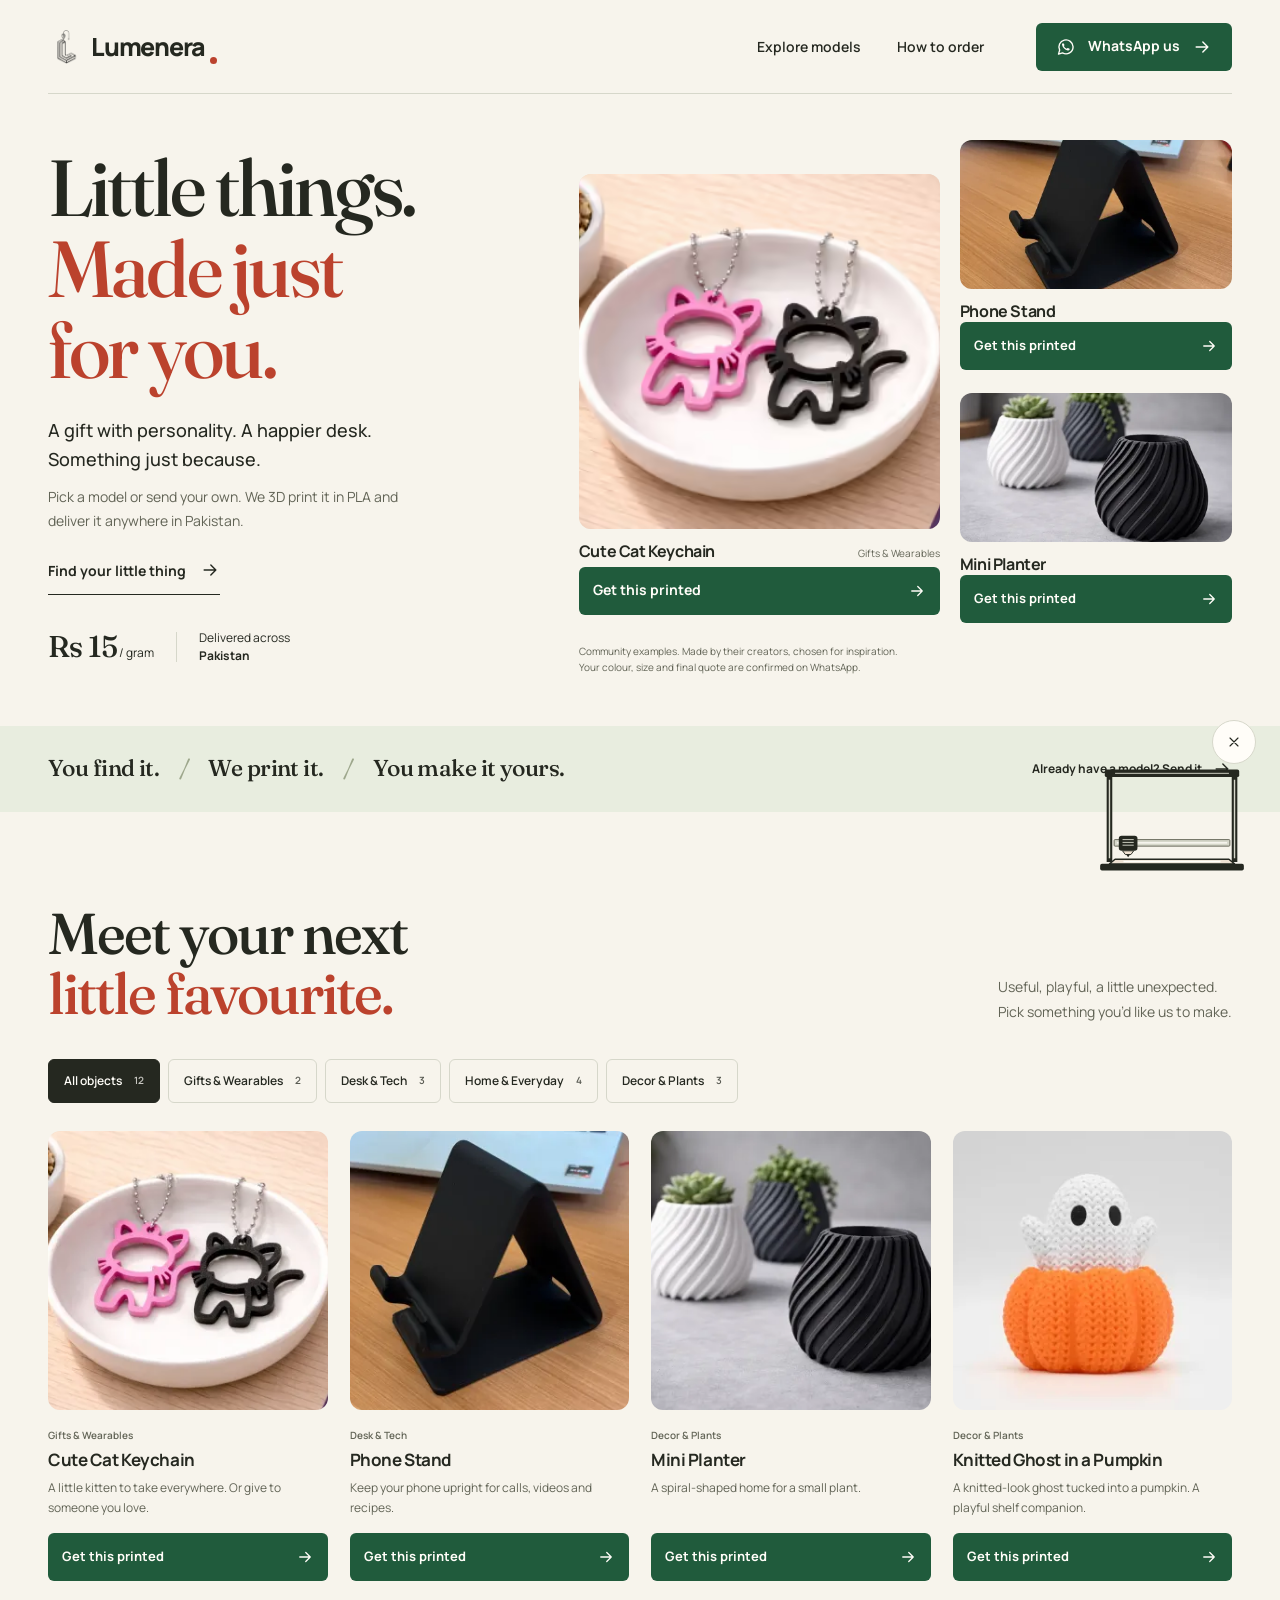
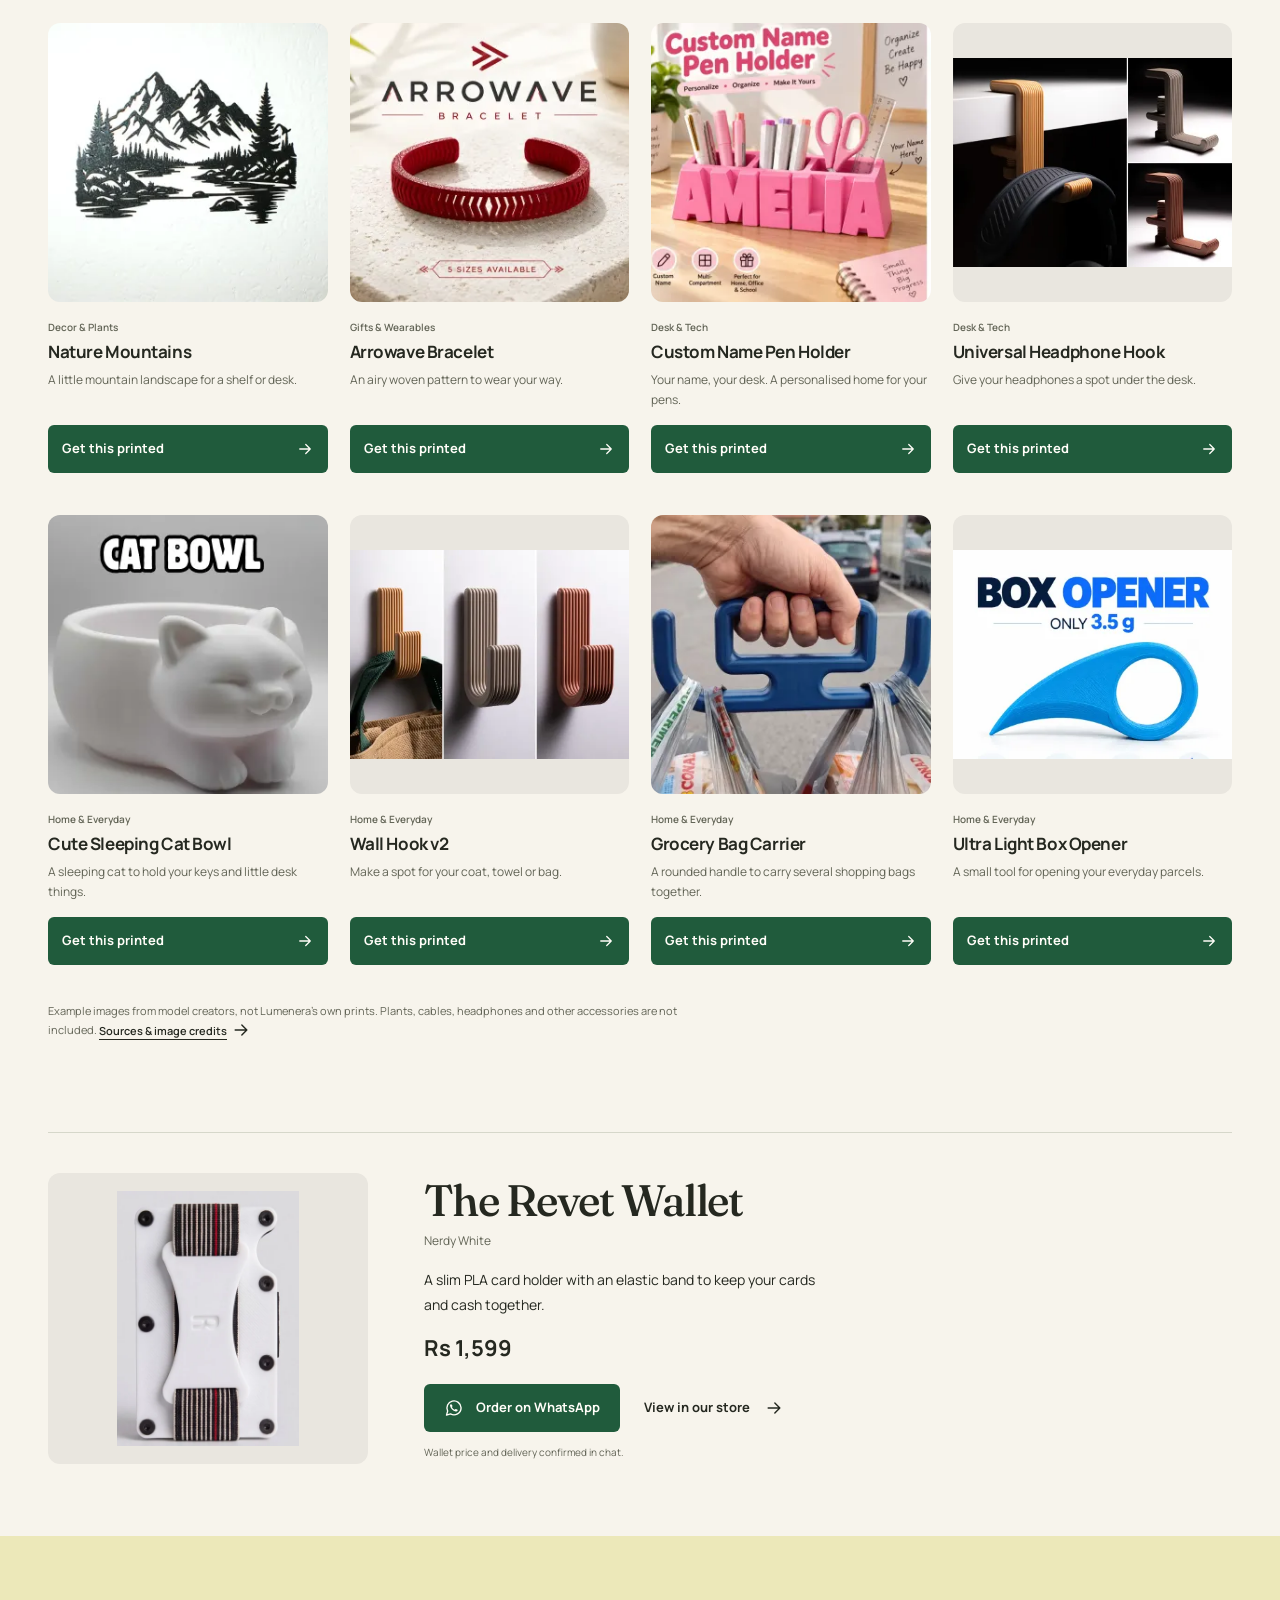
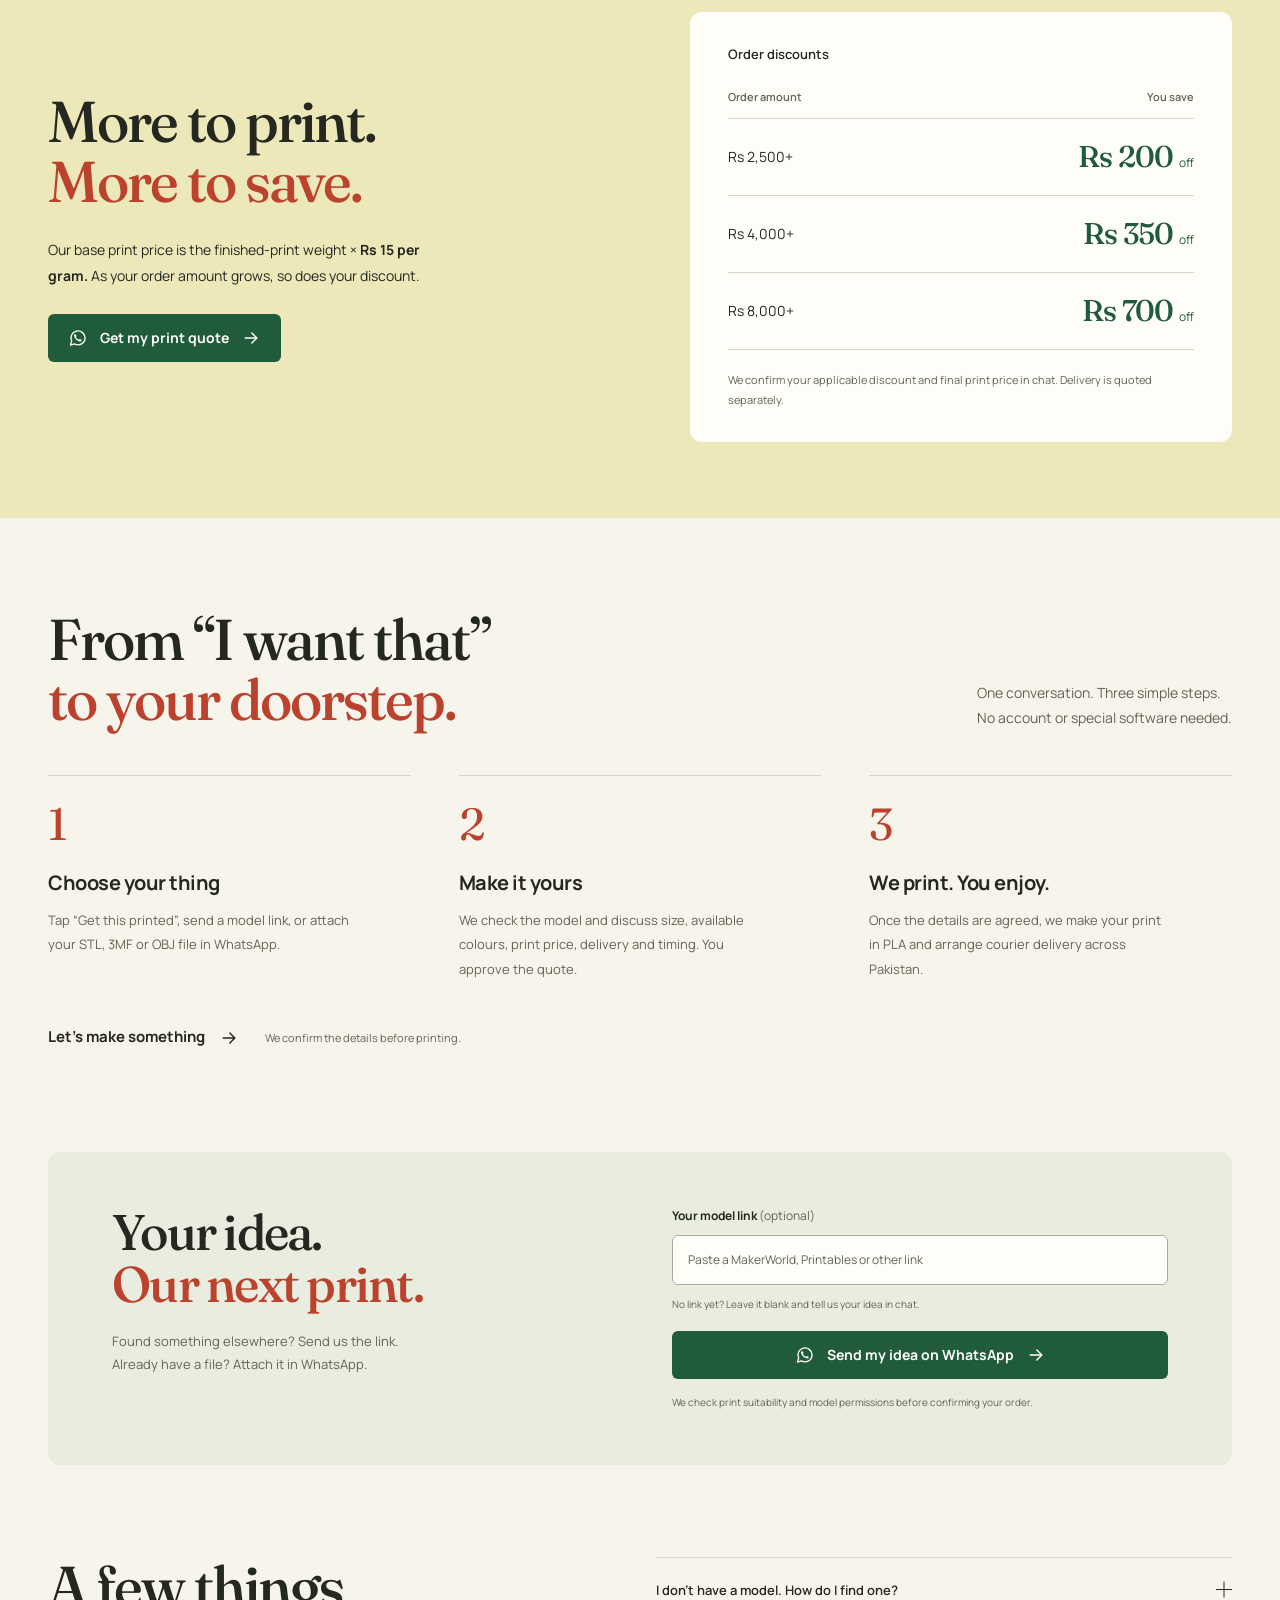
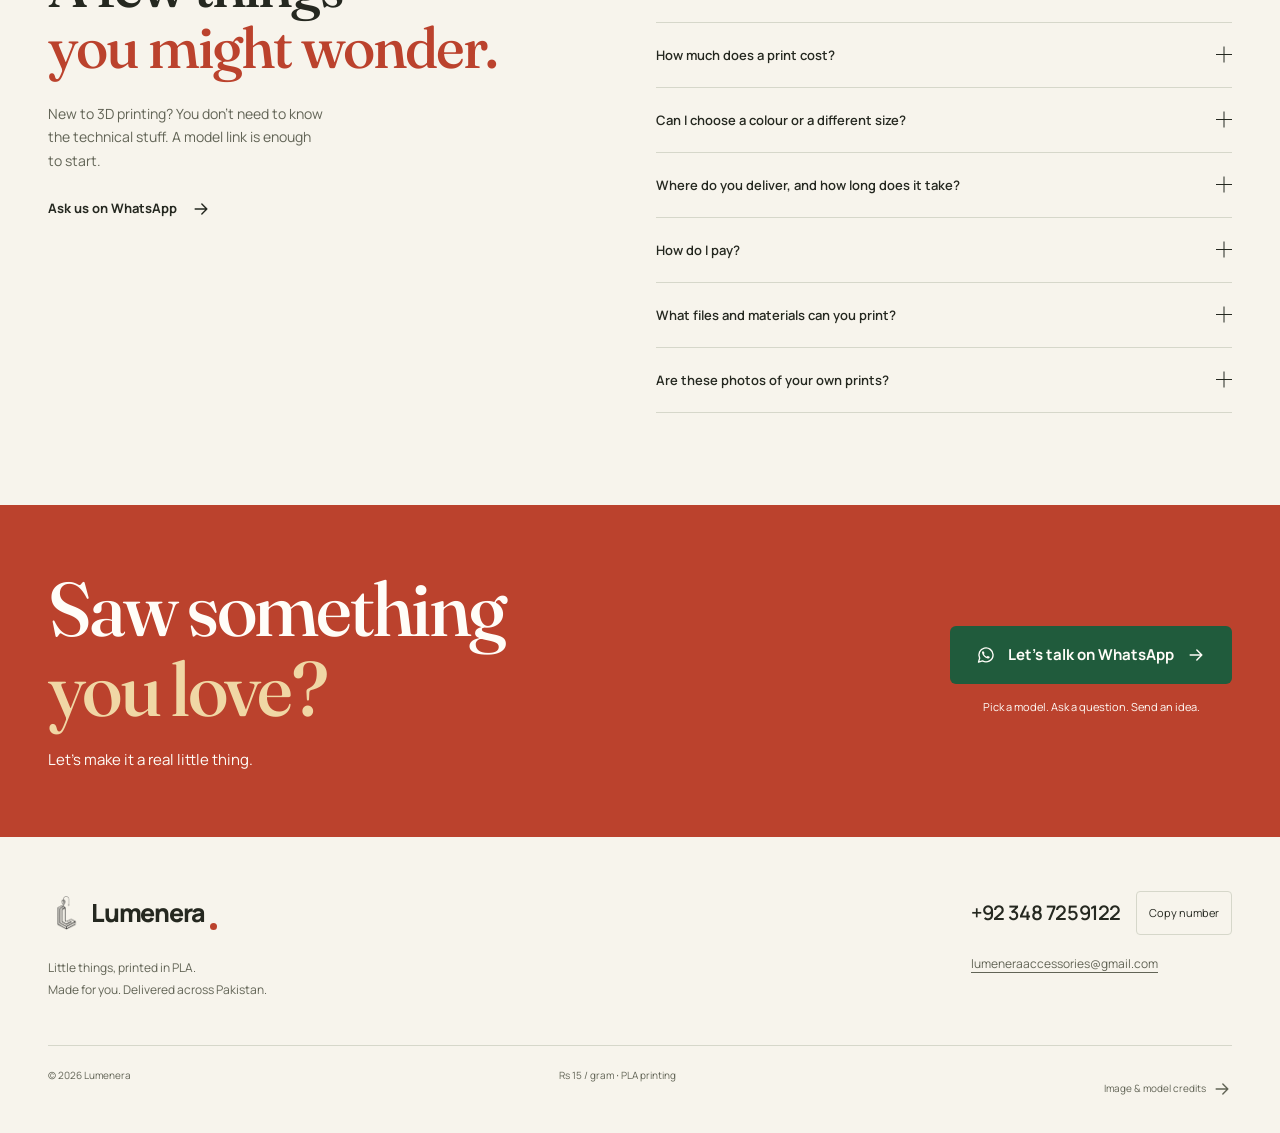
==== index.html @ c5b3cc07 "Make product-order buttons prominent and simplify card details" ====
<!doctype html>
<html lang="en">
<head>
 <meta charset="utf-8">
 <meta name="viewport" content="width=device-width, initial-scale=1, viewport-fit=cover">
 <meta name="theme-color" content="#f7f4ec">
 <title>Lumenera — Little things. Made just for you.</title>
 <meta name="description" content="Gifts, desk companions and little things for your home. Choose a model or send your own. PLA 3D printing at Rs 15 per gram, delivered across Pakistan. Order on WhatsApp.">
 <link rel="canonical" href="https://transposemat.github.io/lumenera/">
 <meta property="og:type" content="website">
 <meta property="og:title" content="Little things. Made just for you. — Lumenera">
 <meta property="og:description" content="Pick a model. We print it. You make it yours. Rs 15 per gram · Delivered across Pakistan · Order on WhatsApp.">
 <meta property="og:url" content="https://transposemat.github.io/lumenera/">
 <meta property="og:image" content="https://transposemat.github.io/lumenera/assets/og.png">
 <meta property="og:image:width" content="1200">
 <meta property="og:image:height" content="630">
 <meta property="og:image:alt" content="Lumenera — Little things. Made just for you. PLA printing at Rs 15 per gram, across Pakistan.">
 <meta name="twitter:card" content="summary_large_image">
 <link rel="icon" href="assets/logo.png">
 <link rel="preload" href="assets/fonts/fraunces.woff2" as="font" type="font/woff2" crossorigin>
 <link rel="preload" href="assets/fonts/manrope.woff2" as="font" type="font/woff2" crossorigin>
 <link rel="stylesheet" href="styles.css?v=20261013-product-actions">
 <script type="application/ld+json">{"@context":"https://schema.org","@type":"Service","name":"Lumenera PLA 3D printing","serviceType":"PLA 3D printing","areaServed":{"@type":"Country","name":"Pakistan"},"provider":{"@type":"Organization","name":"Lumenera","url":"https://transposemat.github.io/lumenera/","telephone":"+92 348 7259122","email":"lumeneraaccessories@gmail.com","logo":"https://transposemat.github.io/lumenera/assets/logo.png"},"description":"PLA 3D printing at Rs 15 per gram of finished print. Final print price and courier charges confirmed on WhatsApp before approval."}</script>
 <script id="business-config" type="application/json">{"name":"Lumenera","whatsapp":"923487259122","phone":"+92 348 7259122","email":"lumeneraaccessories@gmail.com","rate":15,"discounts":[{"minimum":2500,"amountOff":200},{"minimum":4000,"amountOff":350},{"minimum":8000,"amountOff":700}],"currency":"PKR","material":"PLA","area":"Pakistan","canonical":"https://transposemat.github.io/lumenera/"}</script>
 <script src="script.js?v=20261013-discounts" defer></script>
 <script src="header.js?v=20261013-header" defer></script>
 <script src="printer.js?v=20261011-header-2" defer></script>
 <script src="printer-drag.js?v=20261011-drag-4" defer></script>
</head>
<body>
<!-- THESIS: A personal object studio: want the thing, tap the thing, have it made.
OWN-WORLD: warm ivory, charcoal, vermilion and ordering green; Fraunces display with Manrope; large truthful imagery and flat editorial surfaces.
STORY: Choose a community model or send your own; PLA costs Rs 15/g; approve the full quote in WhatsApp.
FIRST VIEWPORT: Oversized left-side headline, right-side asymmetric three-object display with three direct actions. Mobile leads with the cat keychain and its action, visible within 390x844.
FORM: The user chose the grounded object-studio direction, candidate 1; seed d17b0d21. Approved plan supplies the code-led composition. Signature interaction: category filters recompose the collection without blocking ordering.
FINISH: unreviewed and undocumented is unfinished; this build ends with the finish review, the verdict, DESIGN.md, and every shipping raster carrying its provenance -->
<a class="skip-link" href="#models">Skip to the objects</a>
<div class="header-anchor"><header class="site-header"><div class="header wrap">
 <a class="brand" href="#top" aria-label="Lumenera home"><img src="assets/logo.png" alt="" width="36" height="36">Lumenera<span class="brand-dot" aria-hidden="true"></span></a>
 <nav class="nav" aria-label="Main navigation"><a href="#models">Explore models</a><a href="#how">How to order</a></nav>
 <a class="button button--wa header-wa" href="https://wa.me/923487259122?text=Hi%20Lumenera!%20I&#39;d%20like%20to%20get%20something%203D%20printed.%20Please%20help%20me%20choose%20a%20model%20and%20confirm%20the%20print%20price%2C%20colours%20and%20delivery." aria-label="WhatsApp us" target="_blank" rel="noopener noreferrer"><svg width="20" height="20" viewBox="0 0 24 24" fill="none" aria-hidden="true"><path d="M20.5 11.7a8.5 8.5 0 0 1-12.7 7.4L3 20.5l1.4-4.7A8.5 8.5 0 1 1 20.5 11.7Z" stroke="currentColor" stroke-width="1.65" stroke-linejoin="round"/><path d="M8.2 7.5c.3-.2.7-.1.9.2l1 1.7c.2.3.1.6-.1.8l-.6.7a6.8 6.8 0 0 0 3.5 3.3l.7-.8c.2-.2.5-.3.8-.1l1.8.9c.3.2.4.5.2.8-.5 1-1.3 1.5-2.4 1.2-3.4-1-5.8-3.4-6.7-6.7-.3-1 .1-1.6.9-2Z" fill="currentColor"/></svg> <span>WhatsApp<span class="header-wa-tail"> us</span></span> <svg width="20" height="20" viewBox="0 0 24 24" fill="none" aria-hidden="true"><path d="M5 12h14m-6-6 6 6-6 6" stroke="currentColor" stroke-width="1.7" stroke-linecap="round" stroke-linejoin="round"/></svg></a>
 <details class="mobile-menu">
  <summary aria-label="Menu"><span>Menu</span><svg class="menu-chevron" width="14" height="14" viewBox="0 0 24 24" fill="none" stroke="currentColor" stroke-width="1.7" stroke-linecap="round" stroke-linejoin="round" aria-hidden="true"><path d="m6 9 6 6 6-6"/></svg></summary>
  <nav aria-label="Mobile navigation"><a href="#models">Explore models</a><a href="#how">How to order</a></nav>
 </details>
</div></header></div>
<main id="top">
 <section class="hero wrap" aria-labelledby="hero-title">
  <div class="hero-copy">
   <h1 id="hero-title">Little things.<br><em>Made just<br class="desktop-break"> for you.</em></h1>
   <p class="hero-intro">A gift with personality. A happier desk. Something just because.</p>
   <p class="hero-explain">Pick a model or send your own. We 3D print it in PLA and deliver it anywhere in Pakistan.</p>
   <a class="text-link explore-link" href="#models">Find your little thing <svg width="20" height="20" viewBox="0 0 24 24" fill="none" aria-hidden="true"><path d="M5 12h14m-6-6 6 6-6 6" stroke="currentColor" stroke-width="1.7" stroke-linecap="round" stroke-linejoin="round"/></svg></a>
   <div class="hero-facts"><span><strong>Rs 15</strong> / gram</span><span class="fact-divider" aria-hidden="true"></span><span>Delivered across<br><strong>Pakistan</strong></span></div>
  </div>
  <div class="hero-display">
   <div class="hero-shelf"><article class="feature feature--lead" data-model-id="2619796"><div class="feature-media"><picture><source type="image/avif" srcset="assets/models/cat-keychain-400.avif 400w, assets/models/cat-keychain-800.avif 800w" sizes="(max-width:700px) calc(100vw - 40px),360px"><img src="assets/models/cat-keychain-800.webp" srcset="assets/models/cat-keychain-400.webp 400w, assets/models/cat-keychain-800.webp 800w" sizes="(max-width: 700px) calc(100vw - 40px), (max-width: 1100px) 35vw, 360px" width="800" height="600" alt="Pink and black cat-shaped 3D printed keychains on a dish" loading="eager" fetchpriority="high" decoding="sync"></picture><span class="image-fallback" hidden>Image unavailable<br><a href="https://makerworld.com/en/models/2619796-cute-cat-keychain" target="_blank" rel="noopener noreferrer">See the original model <svg width="20" height="20" viewBox="0 0 24 24" fill="none" aria-hidden="true"><path d="M5 12h14m-6-6 6 6-6 6" stroke="currentColor" stroke-width="1.7" stroke-linecap="round" stroke-linejoin="round"/></svg></a></span></div><div class="feature-info"><h2>Cute Cat Keychain</h2><span>Gifts &amp; Wearables</span></div><a class="print-link" href="https://wa.me/923487259122?text=Hi%20Lumenera!%20I'd%20like%20to%20order%3A%20Cute%20Cat%20Keychain.%0AModel%3A%20https%3A%2F%2Fmakerworld.com%2Fen%2Fmodels%2F2619796-cute-cat-keychain%0APlease%20confirm%20the%20print%20price%2C%20available%20colours%20and%20delivery.%0AMy%20city%3A%20" target="_blank" rel="noopener noreferrer" aria-label="Get this printed: Cute Cat Keychain — opens WhatsApp">Get this printed <svg width="20" height="20" viewBox="0 0 24 24" fill="none" aria-hidden="true"><path d="M5 12h14m-6-6 6 6-6 6" stroke="currentColor" stroke-width="1.7" stroke-linecap="round" stroke-linejoin="round"/></svg></a></article><article class="feature feature--small" data-model-id="1976503"><div class="feature-media"><img src="assets/models/phone-stand-800.webp" srcset="assets/models/phone-stand-400.webp 400w, assets/models/phone-stand-800.webp 800w" sizes="(max-width: 700px) calc(100vw - 40px), (max-width: 1100px) 35vw, 360px" width="800" height="599" alt="Black 3D printed phone stand holding a smartphone on a desk" loading="eager"  decoding="async"><span class="image-fallback" hidden>Image unavailable<br><a href="https://makerworld.com/en/models/1976503-the-best-phone-stand" target="_blank" rel="noopener noreferrer">See the original model <svg width="20" height="20" viewBox="0 0 24 24" fill="none" aria-hidden="true"><path d="M5 12h14m-6-6 6 6-6 6" stroke="currentColor" stroke-width="1.7" stroke-linecap="round" stroke-linejoin="round"/></svg></a></span></div><div class="feature-info"><h2>Phone Stand</h2><span>Desk &amp; Tech</span></div><a class="print-link" href="https://wa.me/923487259122?text=Hi%20Lumenera!%20I'd%20like%20to%20order%3A%20THE%20BEST%20PHONE%20STAND.%0AModel%3A%20https%3A%2F%2Fmakerworld.com%2Fen%2Fmodels%2F1976503-the-best-phone-stand%0APlease%20confirm%20the%20print%20price%2C%20available%20colours%20and%20delivery.%0AMy%20city%3A%20" target="_blank" rel="noopener noreferrer" aria-label="Get this printed: Phone Stand — opens WhatsApp">Get this printed <svg width="20" height="20" viewBox="0 0 24 24" fill="none" aria-hidden="true"><path d="M5 12h14m-6-6 6 6-6 6" stroke="currentColor" stroke-width="1.7" stroke-linecap="round" stroke-linejoin="round"/></svg></a></article><article class="feature feature--small" data-model-id="2084224"><div class="feature-media"><img src="assets/models/mini-planter-800.webp" srcset="assets/models/mini-planter-400.webp 400w, assets/models/mini-planter-800.webp 800w" sizes="(max-width: 700px) calc(100vw - 40px), (max-width: 1100px) 35vw, 360px" width="800" height="600" alt="Spiral 3D printed mini planters in white and black holding succulents" loading="eager"  decoding="async"><span class="image-fallback" hidden>Image unavailable<br><a href="https://makerworld.com/en/models/2084224-mini-planter" target="_blank" rel="noopener noreferrer">See the original model <svg width="20" height="20" viewBox="0 0 24 24" fill="none" aria-hidden="true"><path d="M5 12h14m-6-6 6 6-6 6" stroke="currentColor" stroke-width="1.7" stroke-linecap="round" stroke-linejoin="round"/></svg></a></span></div><div class="feature-info"><h2>Mini Planter</h2><span>Decor &amp; Plants</span></div><a class="print-link" href="https://wa.me/923487259122?text=Hi%20Lumenera!%20I'd%20like%20to%20order%3A%20Mini%20Planter.%0AModel%3A%20https%3A%2F%2Fmakerworld.com%2Fen%2Fmodels%2F2084224-mini-planter%0APlease%20confirm%20the%20print%20price%2C%20available%20colours%20and%20delivery.%0AMy%20city%3A%20" target="_blank" rel="noopener noreferrer" aria-label="Get this printed: Mini Planter — opens WhatsApp">Get this printed <svg width="20" height="20" viewBox="0 0 24 24" fill="none" aria-hidden="true"><path d="M5 12h14m-6-6 6 6-6 6" stroke="currentColor" stroke-width="1.7" stroke-linecap="round" stroke-linejoin="round"/></svg></a></article></div>
   <p class="example-note">Community examples. Made by their creators, chosen for inspiration.<br>Your colour, size and final quote are confirmed on WhatsApp.</p>
  </div>
 </section>
 <div class="promise-strip"><div class="wrap promise-inner"><p>You find it.<span aria-hidden="true"> / </span>We print it.<span aria-hidden="true"> / </span>You make it yours.</p><a href="https://wa.me/923487259122?text=Hi%20Lumenera!%20I&#39;d%20like%20to%20print%20my%20own%20model.%20I&#39;ll%20send%20the%20link%20or%20file%20here.%20Please%20confirm%20the%20print%20price%2C%20colours%20and%20delivery." target="_blank" rel="noopener noreferrer">Already have a model? Send it <svg width="20" height="20" viewBox="0 0 24 24" fill="none" aria-hidden="true"><path d="M5 12h14m-6-6 6 6-6 6" stroke="currentColor" stroke-width="1.7" stroke-linecap="round" stroke-linejoin="round"/></svg></a></div></div>
 <section class="collection wrap section-space" id="models" aria-labelledby="collection-title">
  <div class="section-heading"><h2 id="collection-title">Meet your next<br><em>little favourite.</em></h2><div><p>Useful, playful, a little unexpected.<br> Pick something you’d like us to make.</p></div></div>
  <div class="collection-tools"><div class="filters" aria-label="Filter the collection" hidden><button type="button" class="filter is-active" data-filter="all" aria-pressed="true">All objects <span>12</span></button><button type="button" class="filter" data-filter="gifts" aria-pressed="false">Gifts &amp; Wearables <span>2</span></button><button type="button" class="filter" data-filter="desk" aria-pressed="false">Desk &amp; Tech <span>3</span></button><button type="button" class="filter" data-filter="home" aria-pressed="false">Home &amp; Everyday <span>4</span></button><button type="button" class="filter" data-filter="decor" aria-pressed="false">Decor &amp; Plants <span>3</span></button></div><p class="sr-only" id="result-count" aria-live="polite" aria-atomic="true">12 models available.</p></div>
  <div class="model-grid"><article class="model-card" data-category="gifts" data-model-id="2619796"><div class="card-media"><img src="assets/models/cat-keychain-800.webp" srcset="assets/models/cat-keychain-400.webp 400w, assets/models/cat-keychain-800.webp 800w" sizes="(max-width: 359px) calc(100vw - 40px), (max-width: 700px) calc((100vw - 54px) / 2), (max-width: 1000px) 30vw, 290px" width="800" height="600" alt="Pink and black cat-shaped 3D printed keychains on a dish" loading="lazy"  decoding="async"><span class="image-fallback" hidden>Image unavailable<br><a href="https://makerworld.com/en/models/2619796-cute-cat-keychain" target="_blank" rel="noopener noreferrer">See the original model <svg width="20" height="20" viewBox="0 0 24 24" fill="none" aria-hidden="true"><path d="M5 12h14m-6-6 6 6-6 6" stroke="currentColor" stroke-width="1.7" stroke-linecap="round" stroke-linejoin="round"/></svg></a></span></div><div class="card-body"><span class="card-category">Gifts &amp; Wearables</span><h3>Cute Cat Keychain</h3><p>A little kitten to take everywhere. Or give to someone you love.</p><a class="card-order" href="https://wa.me/923487259122?text=Hi%20Lumenera!%20I'd%20like%20to%20order%3A%20Cute%20Cat%20Keychain.%0AModel%3A%20https%3A%2F%2Fmakerworld.com%2Fen%2Fmodels%2F2619796-cute-cat-keychain%0APlease%20confirm%20the%20print%20price%2C%20available%20colours%20and%20delivery.%0AMy%20city%3A%20" target="_blank" rel="noopener noreferrer" aria-label="Get this printed: Cute Cat Keychain — opens WhatsApp">Get this printed <svg width="20" height="20" viewBox="0 0 24 24" fill="none" aria-hidden="true"><path d="M5 12h14m-6-6 6 6-6 6" stroke="currentColor" stroke-width="1.7" stroke-linecap="round" stroke-linejoin="round"/></svg></a></div></article><article class="model-card" data-category="desk" data-model-id="1976503"><div class="card-media"><img src="assets/models/phone-stand-800.webp" srcset="assets/models/phone-stand-400.webp 400w, assets/models/phone-stand-800.webp 800w" sizes="(max-width: 359px) calc(100vw - 40px), (max-width: 700px) calc((100vw - 54px) / 2), (max-width: 1000px) 30vw, 290px" width="800" height="599" alt="Black 3D printed phone stand holding a smartphone on a desk" loading="lazy"  decoding="async"><span class="image-fallback" hidden>Image unavailable<br><a href="https://makerworld.com/en/models/1976503-the-best-phone-stand" target="_blank" rel="noopener noreferrer">See the original model <svg width="20" height="20" viewBox="0 0 24 24" fill="none" aria-hidden="true"><path d="M5 12h14m-6-6 6 6-6 6" stroke="currentColor" stroke-width="1.7" stroke-linecap="round" stroke-linejoin="round"/></svg></a></span></div><div class="card-body"><span class="card-category">Desk &amp; Tech</span><h3>Phone Stand</h3><p>Keep your phone upright for calls, videos and recipes.</p><a class="card-order" href="https://wa.me/923487259122?text=Hi%20Lumenera!%20I'd%20like%20to%20order%3A%20THE%20BEST%20PHONE%20STAND.%0AModel%3A%20https%3A%2F%2Fmakerworld.com%2Fen%2Fmodels%2F1976503-the-best-phone-stand%0APlease%20confirm%20the%20print%20price%2C%20available%20colours%20and%20delivery.%0AMy%20city%3A%20" target="_blank" rel="noopener noreferrer" aria-label="Get this printed: Phone Stand — opens WhatsApp">Get this printed <svg width="20" height="20" viewBox="0 0 24 24" fill="none" aria-hidden="true"><path d="M5 12h14m-6-6 6 6-6 6" stroke="currentColor" stroke-width="1.7" stroke-linecap="round" stroke-linejoin="round"/></svg></a></div></article><article class="model-card" data-category="decor" data-model-id="2084224"><div class="card-media"><img src="assets/models/mini-planter-800.webp" srcset="assets/models/mini-planter-400.webp 400w, assets/models/mini-planter-800.webp 800w" sizes="(max-width: 359px) calc(100vw - 40px), (max-width: 700px) calc((100vw - 54px) / 2), (max-width: 1000px) 30vw, 290px" width="800" height="600" alt="Spiral 3D printed mini planters in white and black holding succulents" loading="lazy"  decoding="async"><span class="image-fallback" hidden>Image unavailable<br><a href="https://makerworld.com/en/models/2084224-mini-planter" target="_blank" rel="noopener noreferrer">See the original model <svg width="20" height="20" viewBox="0 0 24 24" fill="none" aria-hidden="true"><path d="M5 12h14m-6-6 6 6-6 6" stroke="currentColor" stroke-width="1.7" stroke-linecap="round" stroke-linejoin="round"/></svg></a></span></div><div class="card-body"><span class="card-category">Decor &amp; Plants</span><h3>Mini Planter</h3><p>A spiral-shaped home for a small plant.</p><a class="card-order" href="https://wa.me/923487259122?text=Hi%20Lumenera!%20I'd%20like%20to%20order%3A%20Mini%20Planter.%0AModel%3A%20https%3A%2F%2Fmakerworld.com%2Fen%2Fmodels%2F2084224-mini-planter%0APlease%20confirm%20the%20print%20price%2C%20available%20colours%20and%20delivery.%0AMy%20city%3A%20" target="_blank" rel="noopener noreferrer" aria-label="Get this printed: Mini Planter — opens WhatsApp">Get this printed <svg width="20" height="20" viewBox="0 0 24 24" fill="none" aria-hidden="true"><path d="M5 12h14m-6-6 6 6-6 6" stroke="currentColor" stroke-width="1.7" stroke-linecap="round" stroke-linejoin="round"/></svg></a></div></article><article class="model-card" data-category="decor" data-model-id="3380360"><div class="card-media"><img src="assets/models/ghost-pumpkin-800.webp" srcset="assets/models/ghost-pumpkin-400.webp 400w, assets/models/ghost-pumpkin-800.webp 800w" sizes="(max-width: 359px) calc(100vw - 40px), (max-width: 700px) calc((100vw - 54px) / 2), (max-width: 1000px) 30vw, 290px" width="800" height="600" alt="White knitted-style ghost sitting in an orange 3D printed pumpkin" loading="lazy"  decoding="async"><span class="image-fallback" hidden>Image unavailable<br><a href="https://makerworld.com/en/models/3380360-knitted-ghost-in-pumpkin-halloween" target="_blank" rel="noopener noreferrer">See the original model <svg width="20" height="20" viewBox="0 0 24 24" fill="none" aria-hidden="true"><path d="M5 12h14m-6-6 6 6-6 6" stroke="currentColor" stroke-width="1.7" stroke-linecap="round" stroke-linejoin="round"/></svg></a></span></div><div class="card-body"><span class="card-category">Decor &amp; Plants</span><h3>Knitted Ghost in a Pumpkin</h3><p>A knitted-look ghost tucked into a pumpkin. A playful shelf companion.</p><a class="card-order" href="https://wa.me/923487259122?text=Hi%20Lumenera!%20I'd%20like%20to%20order%3A%20Knitted%20Ghost%20in%20Pumpkin%20-%20Halloween.%0AModel%3A%20https%3A%2F%2Fmakerworld.com%2Fen%2Fmodels%2F3380360-knitted-ghost-in-pumpkin-halloween%0APlease%20confirm%20the%20print%20price%2C%20available%20colours%20and%20delivery.%0AMy%20city%3A%20" target="_blank" rel="noopener noreferrer" aria-label="Get this printed: Knitted Ghost in a Pumpkin — opens WhatsApp">Get this printed <svg width="20" height="20" viewBox="0 0 24 24" fill="none" aria-hidden="true"><path d="M5 12h14m-6-6 6 6-6 6" stroke="currentColor" stroke-width="1.7" stroke-linecap="round" stroke-linejoin="round"/></svg></a></div></article><article class="model-card" data-category="decor" data-model-id="1080631"><div class="card-media"><img src="assets/models/nature-mountains-800.webp" srcset="assets/models/nature-mountains-400.webp 400w, assets/models/nature-mountains-800.webp 800w" sizes="(max-width: 359px) calc(100vw - 40px), (max-width: 700px) calc((100vw - 54px) / 2), (max-width: 1000px) 30vw, 290px" width="800" height="600" alt="Layered black mountain range decor piece with pine trees and a lake" loading="lazy"  decoding="async"><span class="image-fallback" hidden>Image unavailable<br><a href="https://makerworld.com/en/models/1080631-nature-mountains" target="_blank" rel="noopener noreferrer">See the original model <svg width="20" height="20" viewBox="0 0 24 24" fill="none" aria-hidden="true"><path d="M5 12h14m-6-6 6 6-6 6" stroke="currentColor" stroke-width="1.7" stroke-linecap="round" stroke-linejoin="round"/></svg></a></span></div><div class="card-body"><span class="card-category">Decor &amp; Plants</span><h3>Nature Mountains</h3><p>A little mountain landscape for a shelf or desk.</p><a class="card-order" href="https://wa.me/923487259122?text=Hi%20Lumenera!%20I'd%20like%20to%20order%3A%20Nature%20Mountains.%0AModel%3A%20https%3A%2F%2Fmakerworld.com%2Fen%2Fmodels%2F1080631-nature-mountains%0APlease%20confirm%20the%20print%20price%2C%20available%20colours%20and%20delivery.%0AMy%20city%3A%20" target="_blank" rel="noopener noreferrer" aria-label="Get this printed: Nature Mountains — opens WhatsApp">Get this printed <svg width="20" height="20" viewBox="0 0 24 24" fill="none" aria-hidden="true"><path d="M5 12h14m-6-6 6 6-6 6" stroke="currentColor" stroke-width="1.7" stroke-linecap="round" stroke-linejoin="round"/></svg></a></div></article><article class="model-card" data-category="gifts" data-model-id="2819040"><div class="card-media"><img src="assets/models/bracelet-800.webp" srcset="assets/models/bracelet-400.webp 400w, assets/models/bracelet-800.webp 800w" sizes="(max-width: 359px) calc(100vw - 40px), (max-width: 700px) calc((100vw - 54px) / 2), (max-width: 1000px) 30vw, 290px" width="800" height="600" alt="Red woven Arrowave bracelet 3D printed in one piece" loading="lazy"  decoding="async"><span class="image-fallback" hidden>Image unavailable<br><a href="https://makerworld.com/en/models/2819040-arrowave-bracelet-only-3g-of-filament" target="_blank" rel="noopener noreferrer">See the original model <svg width="20" height="20" viewBox="0 0 24 24" fill="none" aria-hidden="true"><path d="M5 12h14m-6-6 6 6-6 6" stroke="currentColor" stroke-width="1.7" stroke-linecap="round" stroke-linejoin="round"/></svg></a></span></div><div class="card-body"><span class="card-category">Gifts &amp; Wearables</span><h3>Arrowave Bracelet</h3><p>An airy woven pattern to wear your way.</p><a class="card-order" href="https://wa.me/923487259122?text=Hi%20Lumenera!%20I'd%20like%20to%20order%3A%20Arrowave%20Bracelet%20(Only%203g%20of%20filament).%0AModel%3A%20https%3A%2F%2Fmakerworld.com%2Fen%2Fmodels%2F2819040-arrowave-bracelet-only-3g-of-filament%0APlease%20confirm%20the%20print%20price%2C%20available%20colours%20and%20delivery.%0AMy%20city%3A%20" target="_blank" rel="noopener noreferrer" aria-label="Get this printed: Arrowave Bracelet — opens WhatsApp">Get this printed <svg width="20" height="20" viewBox="0 0 24 24" fill="none" aria-hidden="true"><path d="M5 12h14m-6-6 6 6-6 6" stroke="currentColor" stroke-width="1.7" stroke-linecap="round" stroke-linejoin="round"/></svg></a></div></article><article class="model-card" data-category="desk" data-model-id="3282467"><div class="card-media"><img src="assets/models/pen-holder-800.webp" srcset="assets/models/pen-holder-400.webp 400w, assets/models/pen-holder-800.webp 800w" sizes="(max-width: 359px) calc(100vw - 40px), (max-width: 700px) calc((100vw - 54px) / 2), (max-width: 1000px) 30vw, 290px" width="800" height="599" alt="Pink desk pen holder lettered with the name Amelia holding pens" loading="lazy"  decoding="async"><span class="image-fallback" hidden>Image unavailable<br><a href="https://makerworld.com/en/models/3282467-custom-name-pen-holder-personalized-desk-organizer" target="_blank" rel="noopener noreferrer">See the original model <svg width="20" height="20" viewBox="0 0 24 24" fill="none" aria-hidden="true"><path d="M5 12h14m-6-6 6 6-6 6" stroke="currentColor" stroke-width="1.7" stroke-linecap="round" stroke-linejoin="round"/></svg></a></span></div><div class="card-body"><span class="card-category">Desk &amp; Tech</span><h3>Custom Name Pen Holder</h3><p>Your name, your desk. A personalised home for your pens.</p><a class="card-order" href="https://wa.me/923487259122?text=Hi%20Lumenera!%20I'd%20like%20to%20order%3A%20Custom%20Name%20Pen%20Holder%20Personalized%20Desk%20Organizer.%0AModel%3A%20https%3A%2F%2Fmakerworld.com%2Fen%2Fmodels%2F3282467-custom-name-pen-holder-personalized-desk-organizer%0APlease%20confirm%20the%20print%20price%2C%20available%20colours%20and%20delivery.%0AMy%20city%3A%20" target="_blank" rel="noopener noreferrer" aria-label="Get this printed: Custom Name Pen Holder — opens WhatsApp">Get this printed <svg width="20" height="20" viewBox="0 0 24 24" fill="none" aria-hidden="true"><path d="M5 12h14m-6-6 6 6-6 6" stroke="currentColor" stroke-width="1.7" stroke-linecap="round" stroke-linejoin="round"/></svg></a></div></article><article class="model-card" data-category="desk" data-model-id="3312785"><div class="card-media is-contained"><img src="assets/models/headphone-hook-800.webp" srcset="assets/models/headphone-hook-400.webp 400w, assets/models/headphone-hook-800.webp 800w" sizes="(max-width: 359px) calc(100vw - 40px), (max-width: 700px) calc((100vw - 54px) / 2), (max-width: 1000px) 30vw, 290px" width="800" height="600" alt="Wood-look 3D printed hook holding black headphones under a desk" loading="lazy"  decoding="async"><span class="image-fallback" hidden>Image unavailable<br><a href="https://makerworld.com/en/models/3312785-universal-headphone-hook-headphone-hanger-holder" target="_blank" rel="noopener noreferrer">See the original model <svg width="20" height="20" viewBox="0 0 24 24" fill="none" aria-hidden="true"><path d="M5 12h14m-6-6 6 6-6 6" stroke="currentColor" stroke-width="1.7" stroke-linecap="round" stroke-linejoin="round"/></svg></a></span></div><div class="card-body"><span class="card-category">Desk &amp; Tech</span><h3>Universal Headphone Hook</h3><p>Give your headphones a spot under the desk.</p><a class="card-order" href="https://wa.me/923487259122?text=Hi%20Lumenera!%20I'd%20like%20to%20order%3A%20Universal%20Headphone%20Hook%20%7C%20Headphone%20Hanger%2FHolder.%0AModel%3A%20https%3A%2F%2Fmakerworld.com%2Fen%2Fmodels%2F3312785-universal-headphone-hook-headphone-hanger-holder%0APlease%20confirm%20the%20print%20price%2C%20available%20colours%20and%20delivery.%0AMy%20city%3A%20" target="_blank" rel="noopener noreferrer" aria-label="Get this printed: Universal Headphone Hook — opens WhatsApp">Get this printed <svg width="20" height="20" viewBox="0 0 24 24" fill="none" aria-hidden="true"><path d="M5 12h14m-6-6 6 6-6 6" stroke="currentColor" stroke-width="1.7" stroke-linecap="round" stroke-linejoin="round"/></svg></a></div></article><article class="model-card" data-category="home" data-model-id="1496368"><div class="card-media"><img src="assets/models/cat-bowl-800.webp" srcset="assets/models/cat-bowl-400.webp 400w, assets/models/cat-bowl-800.webp 800w" sizes="(max-width: 359px) calc(100vw - 40px), (max-width: 700px) calc((100vw - 54px) / 2), (max-width: 1000px) 30vw, 290px" width="800" height="600" alt="White 3D printed bowl shaped like a sleeping curled-up cat" loading="lazy"  decoding="async"><span class="image-fallback" hidden>Image unavailable<br><a href="https://makerworld.com/en/models/1496368-cute-sleeping-cat-bowl" target="_blank" rel="noopener noreferrer">See the original model <svg width="20" height="20" viewBox="0 0 24 24" fill="none" aria-hidden="true"><path d="M5 12h14m-6-6 6 6-6 6" stroke="currentColor" stroke-width="1.7" stroke-linecap="round" stroke-linejoin="round"/></svg></a></span></div><div class="card-body"><span class="card-category">Home &amp; Everyday</span><h3>Cute Sleeping Cat Bowl</h3><p>A sleeping cat to hold your keys and little desk things.</p><a class="card-order" href="https://wa.me/923487259122?text=Hi%20Lumenera!%20I'd%20like%20to%20order%3A%20Cute%20Sleeping%20Cat%20Bowl.%0AModel%3A%20https%3A%2F%2Fmakerworld.com%2Fen%2Fmodels%2F1496368-cute-sleeping-cat-bowl%0APlease%20confirm%20the%20print%20price%2C%20available%20colours%20and%20delivery.%0AMy%20city%3A%20" target="_blank" rel="noopener noreferrer" aria-label="Get this printed: Cute Sleeping Cat Bowl — opens WhatsApp">Get this printed <svg width="20" height="20" viewBox="0 0 24 24" fill="none" aria-hidden="true"><path d="M5 12h14m-6-6 6 6-6 6" stroke="currentColor" stroke-width="1.7" stroke-linecap="round" stroke-linejoin="round"/></svg></a></div></article><article class="model-card" data-category="home" data-model-id="3378335"><div class="card-media is-contained"><img src="assets/models/wall-hook-800.webp" srcset="assets/models/wall-hook-400.webp 400w, assets/models/wall-hook-800.webp 800w" sizes="(max-width: 359px) calc(100vw - 40px), (max-width: 700px) calc((100vw - 54px) / 2), (max-width: 1000px) 30vw, 290px" width="800" height="600" alt="Three 3D printed wall hooks mounted in a row holding a bag and towel" loading="lazy"  decoding="async"><span class="image-fallback" hidden>Image unavailable<br><a href="https://makerworld.com/en/models/3378335-wall-hook-v2-coat-hanger-towel-rack" target="_blank" rel="noopener noreferrer">See the original model <svg width="20" height="20" viewBox="0 0 24 24" fill="none" aria-hidden="true"><path d="M5 12h14m-6-6 6 6-6 6" stroke="currentColor" stroke-width="1.7" stroke-linecap="round" stroke-linejoin="round"/></svg></a></span></div><div class="card-body"><span class="card-category">Home &amp; Everyday</span><h3>Wall Hook v2</h3><p>Make a spot for your coat, towel or bag.</p><a class="card-order" href="https://wa.me/923487259122?text=Hi%20Lumenera!%20I'd%20like%20to%20order%3A%20Wall%20Hook%20v2%20%7C%20Coat%20Hanger%20%7C%20Towel%20Rack.%0AModel%3A%20https%3A%2F%2Fmakerworld.com%2Fen%2Fmodels%2F3378335-wall-hook-v2-coat-hanger-towel-rack%0APlease%20confirm%20the%20print%20price%2C%20available%20colours%20and%20delivery.%0AMy%20city%3A%20" target="_blank" rel="noopener noreferrer" aria-label="Get this printed: Wall Hook v2 — opens WhatsApp">Get this printed <svg width="20" height="20" viewBox="0 0 24 24" fill="none" aria-hidden="true"><path d="M5 12h14m-6-6 6 6-6 6" stroke="currentColor" stroke-width="1.7" stroke-linecap="round" stroke-linejoin="round"/></svg></a></div></article><article class="model-card" data-category="home" data-model-id="2983228"><div class="card-media"><img src="assets/models/grocery-carrier-800.webp" srcset="assets/models/grocery-carrier-400.webp 400w, assets/models/grocery-carrier-800.webp 800w" sizes="(max-width: 359px) calc(100vw - 40px), (max-width: 700px) calc((100vw - 54px) / 2), (max-width: 1000px) 30vw, 290px" width="800" height="600" alt="Hand carrying grocery bags with a blue ergonomic 3D printed handle" loading="lazy"  decoding="async"><span class="image-fallback" hidden>Image unavailable<br><a href="https://makerworld.com/en/models/2983228-effortless-shopping-ergonomic-grocery-bag-carrier" target="_blank" rel="noopener noreferrer">See the original model <svg width="20" height="20" viewBox="0 0 24 24" fill="none" aria-hidden="true"><path d="M5 12h14m-6-6 6 6-6 6" stroke="currentColor" stroke-width="1.7" stroke-linecap="round" stroke-linejoin="round"/></svg></a></span></div><div class="card-body"><span class="card-category">Home &amp; Everyday</span><h3>Grocery Bag Carrier</h3><p>A rounded handle to carry several shopping bags together.</p><a class="card-order" href="https://wa.me/923487259122?text=Hi%20Lumenera!%20I'd%20like%20to%20order%3A%20Effortless%20Shopping%20-%20Ergonomic%20Grocery%20Bag%20Carrier.%0AModel%3A%20https%3A%2F%2Fmakerworld.com%2Fen%2Fmodels%2F2983228-effortless-shopping-ergonomic-grocery-bag-carrier%0APlease%20confirm%20the%20print%20price%2C%20available%20colours%20and%20delivery.%0AMy%20city%3A%20" target="_blank" rel="noopener noreferrer" aria-label="Get this printed: Grocery Bag Carrier — opens WhatsApp">Get this printed <svg width="20" height="20" viewBox="0 0 24 24" fill="none" aria-hidden="true"><path d="M5 12h14m-6-6 6 6-6 6" stroke="currentColor" stroke-width="1.7" stroke-linecap="round" stroke-linejoin="round"/></svg></a></div></article><article class="model-card" data-category="home" data-model-id="3388075"><div class="card-media is-contained"><img src="assets/models/box-opener-800.webp" srcset="assets/models/box-opener-400.webp 400w, assets/models/box-opener-800.webp 800w" sizes="(max-width: 359px) calc(100vw - 40px), (max-width: 700px) calc((100vw - 54px) / 2), (max-width: 1000px) 30vw, 290px" width="800" height="600" alt="Small blue 3D printed box opener with a rounded grip" loading="lazy"  decoding="async"><span class="image-fallback" hidden>Image unavailable<br><a href="https://makerworld.com/en/models/3388075-ultra-light-box-opener-only-3-5-g" target="_blank" rel="noopener noreferrer">See the original model <svg width="20" height="20" viewBox="0 0 24 24" fill="none" aria-hidden="true"><path d="M5 12h14m-6-6 6 6-6 6" stroke="currentColor" stroke-width="1.7" stroke-linecap="round" stroke-linejoin="round"/></svg></a></span></div><div class="card-body"><span class="card-category">Home &amp; Everyday</span><h3>Ultra Light Box Opener</h3><p>A small tool for opening your everyday parcels.</p><a class="card-order" href="https://wa.me/923487259122?text=Hi%20Lumenera!%20I'd%20like%20to%20order%3A%20Ultra%20Light%20Box%20Opener%20%E2%80%93%20Only%203.5%20g.%0AModel%3A%20https%3A%2F%2Fmakerworld.com%2Fen%2Fmodels%2F3388075-ultra-light-box-opener-only-3-5-g%0APlease%20confirm%20the%20print%20price%2C%20available%20colours%20and%20delivery.%0AMy%20city%3A%20" target="_blank" rel="noopener noreferrer" aria-label="Get this printed: Ultra Light Box Opener — opens WhatsApp">Get this printed <svg width="20" height="20" viewBox="0 0 24 24" fill="none" aria-hidden="true"><path d="M5 12h14m-6-6 6 6-6 6" stroke="currentColor" stroke-width="1.7" stroke-linecap="round" stroke-linejoin="round"/></svg></a></div></article></div>
  <div class="empty-state" hidden><h3>No objects in this collection yet.</h3><p>Explore all objects, or tell us what you’d like to make.</p><button class="button button--dark reset-filters" type="button">Show all objects <svg width="20" height="20" viewBox="0 0 24 24" fill="none" aria-hidden="true"><path d="M5 12h14m-6-6 6 6-6 6" stroke="currentColor" stroke-width="1.7" stroke-linecap="round" stroke-linejoin="round"/></svg></button></div>
  <p class="collection-note">Example images from model creators, not Lumenera’s own prints. Plants, cables, headphones and other accessories are not included. <a href="credits.html">Sources & image credits <svg width="20" height="20" viewBox="0 0 24 24" fill="none" aria-hidden="true"><path d="M5 12h14m-6-6 6 6-6 6" stroke="currentColor" stroke-width="1.7" stroke-linecap="round" stroke-linejoin="round"/></svg></a></p>
 </section>
 <section class="wallet-feature wrap" id="revet-wallet" aria-labelledby="wallet-title"><div class="card-media wallet-media"><img src="assets/products/revet-wallet-800.webp" srcset="assets/products/revet-wallet-400.webp 400w, assets/products/revet-wallet-800.webp 800w" sizes="(max-width:700px) calc(100vw - 40px),320px" width="800" height="1120" alt="Nerdy White Revet Wallet with white printed panels, black screws and a striped elastic band" loading="lazy" decoding="async"><span class="image-fallback" hidden>Image unavailable<br><a href="https://lumeneraaccessories.myshopify.com/products/the-revet-wallet-nerdy-white" target="_blank" rel="noopener noreferrer">See the wallet in our store <svg width="20" height="20" viewBox="0 0 24 24" fill="none" aria-hidden="true"><path d="M5 12h14m-6-6 6 6-6 6" stroke="currentColor" stroke-width="1.7" stroke-linecap="round" stroke-linejoin="round"/></svg></a></span></div><div class="wallet-copy"><h2 id="wallet-title">The Revet Wallet</h2><p class="wallet-variant">Nerdy White</p><p class="wallet-description">A slim PLA card holder with an elastic band to keep your cards and cash together.</p><p class="wallet-price">Rs 1,599</p><div class="wallet-actions"><a class="button button--wa" href="https://wa.me/923487259122?text=Hi%20Lumenera!%20I&#39;d%20like%20to%20order%20The%20Revet%20Wallet%20%E2%80%94%20Nerdy%20White.%0AProduct%3A%20https%3A%2F%2Flumeneraaccessories.myshopify.com%2Fproducts%2Fthe-revet-wallet-nerdy-white%0APlease%20confirm%20the%20wallet%20price%2C%20availability%20and%20delivery.%0AMy%20city%3A%20" target="_blank" rel="noopener noreferrer" aria-label="Order The Revet Wallet — Nerdy White on WhatsApp"><svg width="20" height="20" viewBox="0 0 24 24" fill="none" aria-hidden="true"><path d="M20.5 11.7a8.5 8.5 0 0 1-12.7 7.4L3 20.5l1.4-4.7A8.5 8.5 0 1 1 20.5 11.7Z" stroke="currentColor" stroke-width="1.65" stroke-linejoin="round"/><path d="M8.2 7.5c.3-.2.7-.1.9.2l1 1.7c.2.3.1.6-.1.8l-.6.7a6.8 6.8 0 0 0 3.5 3.3l.7-.8c.2-.2.5-.3.8-.1l1.8.9c.3.2.4.5.2.8-.5 1-1.3 1.5-2.4 1.2-3.4-1-5.8-3.4-6.7-6.7-.3-1 .1-1.6.9-2Z" fill="currentColor"/></svg> Order on WhatsApp</a><a class="text-link" href="https://lumeneraaccessories.myshopify.com/products/the-revet-wallet-nerdy-white" target="_blank" rel="noopener noreferrer">View in our store <svg width="20" height="20" viewBox="0 0 24 24" fill="none" aria-hidden="true"><path d="M5 12h14m-6-6 6 6-6 6" stroke="currentColor" stroke-width="1.7" stroke-linecap="round" stroke-linejoin="round"/></svg></a></div><p class="wallet-note">Wallet price and delivery confirmed in chat.</p></div></section>
 <section class="pricing" id="pricing" aria-labelledby="price-title"><div class="wrap pricing-layout">
  <div class="pricing-copy"><h2 id="price-title">More to print.<br><em>More to save.</em></h2><p>Our base print price is the finished-print weight × <strong>Rs 15 per gram.</strong> As your order amount grows, so does your discount.</p><a class="button button--wa" href="https://wa.me/923487259122?text=Hi%20Lumenera!%20I&#39;d%20like%20a%20print%20quote.%20Please%20confirm%20the%20print%20price%2C%20applicable%20order%20discount%20and%20delivery.%0AMy%20model%20or%20idea%3A%20%0AMy%20city%3A%20" target="_blank" rel="noopener noreferrer"><svg width="20" height="20" viewBox="0 0 24 24" fill="none" aria-hidden="true"><path d="M20.5 11.7a8.5 8.5 0 0 1-12.7 7.4L3 20.5l1.4-4.7A8.5 8.5 0 1 1 20.5 11.7Z" stroke="currentColor" stroke-width="1.65" stroke-linejoin="round"/><path d="M8.2 7.5c.3-.2.7-.1.9.2l1 1.7c.2.3.1.6-.1.8l-.6.7a6.8 6.8 0 0 0 3.5 3.3l.7-.8c.2-.2.5-.3.8-.1l1.8.9c.3.2.4.5.2.8-.5 1-1.3 1.5-2.4 1.2-3.4-1-5.8-3.4-6.7-6.7-.3-1 .1-1.6.9-2Z" fill="currentColor"/></svg> Get my print quote <svg width="20" height="20" viewBox="0 0 24 24" fill="none" aria-hidden="true"><path d="M5 12h14m-6-6 6 6-6 6" stroke="currentColor" stroke-width="1.7" stroke-linecap="round" stroke-linejoin="round"/></svg></a></div>
  <div class="price-sheet"><table class="discount-table"><caption>Order discounts</caption><thead><tr><th scope="col">Order amount</th><th scope="col">You save</th></tr></thead><tbody><tr><td>Rs 2,500+</td><td><strong>Rs 200</strong> <span>off</span></td></tr><tr><td>Rs 4,000+</td><td><strong>Rs 350</strong> <span>off</span></td></tr><tr><td>Rs 8,000+</td><td><strong>Rs 700</strong> <span>off</span></td></tr></tbody></table><p class="price-footnote">We confirm your applicable discount and final print price in chat. Delivery is quoted separately.</p></div>
 </div></section>
 <section class="how wrap section-space" id="how" aria-labelledby="how-title">
  <div class="section-heading"><h2 id="how-title">From “I want that”<br><em>to your doorstep.</em></h2><p>One conversation. Three simple steps.<br>No account or special software needed.</p></div>
  <ol class="steps"><li><span class="step-number" aria-hidden="true">1</span><h3>Choose your thing</h3><p>Tap “Get this printed”, send a model link, or attach your STL, 3MF or OBJ file in WhatsApp.</p></li><li><span class="step-number" aria-hidden="true">2</span><h3>Make it yours</h3><p>We check the model and discuss size, available colours, print price, delivery and timing. You approve the quote.</p></li><li><span class="step-number" aria-hidden="true">3</span><h3>We print. You enjoy.</h3><p>Once the details are agreed, we make your print in PLA and arrange courier delivery across Pakistan.</p></li></ol>
  <div class="how-cta"><a class="text-link" href="https://wa.me/923487259122?text=Hi%20Lumenera!%20I&#39;d%20like%20to%20get%20something%203D%20printed.%20Please%20help%20me%20choose%20a%20model%20and%20confirm%20the%20print%20price%2C%20colours%20and%20delivery." target="_blank" rel="noopener noreferrer">Let’s make something <svg width="20" height="20" viewBox="0 0 24 24" fill="none" aria-hidden="true"><path d="M5 12h14m-6-6 6 6-6 6" stroke="currentColor" stroke-width="1.7" stroke-linecap="round" stroke-linejoin="round"/></svg></a><span>We confirm the details before printing.</span></div>
 </section>
 <section class="own-model wrap" id="send" aria-labelledby="own-title"><div><h2 id="own-title">Your idea.<br><em>Our next print.</em></h2><p>Found something elsewhere? Send us the link.<br> Already have a file? Attach it in WhatsApp.</p></div><div class="own-action"><form id="model-form" hidden novalidate><label for="model-link">Your model link <span>(optional)</span></label><input id="model-link" name="model-link" type="url" inputmode="url" autocomplete="url" placeholder="Paste a MakerWorld, Printables or other link" maxlength="1800" aria-describedby="link-help link-error"><p id="link-help" class="input-help">No link yet? Leave it blank and tell us your idea in chat.</p><p id="link-error" class="input-error" role="alert" hidden></p><button class="button button--wa" type="submit"><svg width="20" height="20" viewBox="0 0 24 24" fill="none" aria-hidden="true"><path d="M20.5 11.7a8.5 8.5 0 0 1-12.7 7.4L3 20.5l1.4-4.7A8.5 8.5 0 1 1 20.5 11.7Z" stroke="currentColor" stroke-width="1.65" stroke-linejoin="round"/><path d="M8.2 7.5c.3-.2.7-.1.9.2l1 1.7c.2.3.1.6-.1.8l-.6.7a6.8 6.8 0 0 0 3.5 3.3l.7-.8c.2-.2.5-.3.8-.1l1.8.9c.3.2.4.5.2.8-.5 1-1.3 1.5-2.4 1.2-3.4-1-5.8-3.4-6.7-6.7-.3-1 .1-1.6.9-2Z" fill="currentColor"/></svg> Send my idea on WhatsApp <svg width="20" height="20" viewBox="0 0 24 24" fill="none" aria-hidden="true"><path d="M5 12h14m-6-6 6 6-6 6" stroke="currentColor" stroke-width="1.7" stroke-linecap="round" stroke-linejoin="round"/></svg></button></form><a id="own-fallback" class="button button--wa" href="https://wa.me/923487259122?text=Hi%20Lumenera!%20I&#39;d%20like%20to%20print%20my%20own%20model.%20I&#39;ll%20send%20the%20link%20or%20file%20here.%20Please%20confirm%20the%20print%20price%2C%20colours%20and%20delivery." target="_blank" rel="noopener noreferrer"><svg width="20" height="20" viewBox="0 0 24 24" fill="none" aria-hidden="true"><path d="M20.5 11.7a8.5 8.5 0 0 1-12.7 7.4L3 20.5l1.4-4.7A8.5 8.5 0 1 1 20.5 11.7Z" stroke="currentColor" stroke-width="1.65" stroke-linejoin="round"/><path d="M8.2 7.5c.3-.2.7-.1.9.2l1 1.7c.2.3.1.6-.1.8l-.6.7a6.8 6.8 0 0 0 3.5 3.3l.7-.8c.2-.2.5-.3.8-.1l1.8.9c.3.2.4.5.2.8-.5 1-1.3 1.5-2.4 1.2-3.4-1-5.8-3.4-6.7-6.7-.3-1 .1-1.6.9-2Z" fill="currentColor"/></svg> Send my idea on WhatsApp <svg width="20" height="20" viewBox="0 0 24 24" fill="none" aria-hidden="true"><path d="M5 12h14m-6-6 6 6-6 6" stroke="currentColor" stroke-width="1.7" stroke-linecap="round" stroke-linejoin="round"/></svg></a><p class="own-footnote">We check print suitability and model permissions before confirming your order.</p></div></section>
 <section class="help wrap section-space" aria-labelledby="help-title"><div class="help-intro"><h2 id="help-title">A few things<br><em>you might wonder.</em></h2><p>New to 3D printing? You don’t need to know the technical stuff. A model link is enough to start.</p><a class="text-link" href="https://wa.me/923487259122?text=Hi%20Lumenera!%20I&#39;d%20like%20to%20get%20something%203D%20printed.%20Please%20help%20me%20choose%20a%20model%20and%20confirm%20the%20print%20price%2C%20colours%20and%20delivery." target="_blank" rel="noopener noreferrer">Ask us on WhatsApp <svg width="20" height="20" viewBox="0 0 24 24" fill="none" aria-hidden="true"><path d="M5 12h14m-6-6 6 6-6 6" stroke="currentColor" stroke-width="1.7" stroke-linecap="round" stroke-linejoin="round"/></svg></a></div><div class="help-list">
  <details class="model-guide"><summary>I don’t have a model. How do I find one?<span class="plus" aria-hidden="true"></span></summary><div class="details-content"><p>Try <a href="https://www.printables.com/" target="_blank" rel="noopener noreferrer">Printables</a>, <a href="https://makerworld.com/" target="_blank" rel="noopener noreferrer">MakerWorld</a> or <a href="https://www.thingiverse.com/" target="_blank" rel="noopener noreferrer">Thingiverse</a>. You don’t need to download the file.</p><ol class="guide-steps"><li><strong>Search for something you like.</strong><span>Try “vase”, “keychain” or “phone stand”.</span></li><li><strong>Open the model and look at its images.</strong><span>Pick the design you’d like us to check.</span></li><li><strong>Copy the page link and send it to us.</strong><span>We’ll check the licence and print suitability, then give you a quote.</span></li></ol><a class="text-link" href="https://wa.me/923487259122?text=Hi%20Lumenera!%20I&#39;d%20like%20to%20print%20my%20own%20model.%20I&#39;ll%20send%20the%20link%20or%20file%20here.%20Please%20confirm%20the%20print%20price%2C%20colours%20and%20delivery." target="_blank" rel="noopener noreferrer">Send the model you found <svg width="20" height="20" viewBox="0 0 24 24" fill="none" aria-hidden="true"><path d="M5 12h14m-6-6 6 6-6 6" stroke="currentColor" stroke-width="1.7" stroke-linecap="round" stroke-linejoin="round"/></svg></a></div></details>
  <details><summary>How much does a print cost?<span class="plus" aria-hidden="true"></span></summary><div class="details-content"><p>Our base rate is Rs 15 per gram of the finished print. Bigger orders qualify for discounts: Rs 200 off orders of Rs 2,500+; Rs 350 off orders of Rs 4,000+; Rs 700 off orders of Rs 8,000+. We confirm your applicable discount, final print price and separate delivery charge on WhatsApp before you approve.</p></div></details>
  <details><summary>Can I choose a colour or a different size?<span class="plus" aria-hidden="true"></span></summary><div class="details-content"><p>Tell us what you have in mind. We’ll share available PLA colours and check whether your chosen size works for the model. Colours in example photos are inspiration, not a promise of stock or multi-colour printing.</p></div></details>
  <details><summary>Where do you deliver, and how long does it take?<span class="plus" aria-hidden="true"></span></summary><div class="details-content"><p>We arrange courier delivery across Pakistan. Send your city and model so we can confirm the delivery charge and a realistic print and delivery timeline before you order.</p></div></details>
  <details><summary>How do I pay?<span class="plus" aria-hidden="true"></span></summary><div class="details-content"><p>We confirm the payment method and details with you on WhatsApp when discussing your quote.</p></div></details>
  <details><summary>What files and materials can you print?<span class="plus" aria-hidden="true"></span></summary><div class="details-content"><p>Send an STL, 3MF or OBJ file directly in WhatsApp, or just share a model page link. We currently print in PLA. For large, detailed or technical parts, send the intended size and use so we can check suitability first.</p></div></details>
  <details><summary>Are these photos of your own prints?<span class="plus" aria-hidden="true"></span></summary><div class="details-content"><p>They’re examples from the model creators, including clearly labelled digital renders. They show the designs you can enquire about. Your finish and available colours are discussed in chat. <a href="credits.html">See every source and credit.</a></p></div></details>
 </div></section>
 <section class="closing" aria-labelledby="closing-title"><div class="wrap closing-inner"><div><h2 id="closing-title">Saw something<br><em>you love?</em></h2><p>Let’s make it a real little thing.</p></div><div><a class="button button--wa closing-button" href="https://wa.me/923487259122?text=Hi%20Lumenera!%20I&#39;d%20like%20to%20get%20something%203D%20printed.%20Please%20help%20me%20choose%20a%20model%20and%20confirm%20the%20print%20price%2C%20colours%20and%20delivery." target="_blank" rel="noopener noreferrer"><svg width="20" height="20" viewBox="0 0 24 24" fill="none" aria-hidden="true"><path d="M20.5 11.7a8.5 8.5 0 0 1-12.7 7.4L3 20.5l1.4-4.7A8.5 8.5 0 1 1 20.5 11.7Z" stroke="currentColor" stroke-width="1.65" stroke-linejoin="round"/><path d="M8.2 7.5c.3-.2.7-.1.9.2l1 1.7c.2.3.1.6-.1.8l-.6.7a6.8 6.8 0 0 0 3.5 3.3l.7-.8c.2-.2.5-.3.8-.1l1.8.9c.3.2.4.5.2.8-.5 1-1.3 1.5-2.4 1.2-3.4-1-5.8-3.4-6.7-6.7-.3-1 .1-1.6.9-2Z" fill="currentColor"/></svg> Let’s talk on WhatsApp <svg width="20" height="20" viewBox="0 0 24 24" fill="none" aria-hidden="true"><path d="M5 12h14m-6-6 6 6-6 6" stroke="currentColor" stroke-width="1.7" stroke-linecap="round" stroke-linejoin="round"/></svg></a><p class="closing-hint">Pick a model. Ask a question. Send an idea.</p></div></div></section>
</main>
<footer class="footer wrap"><div class="footer-top"><div><a class="brand" href="#top"><img src="assets/logo.png" alt="" width="36" height="36">Lumenera<span class="brand-dot" aria-hidden="true"></span></a><p>Little things, printed in PLA.<br>Made for you. Delivered across Pakistan.</p></div><div class="footer-contact"><a class="phone-link" href="https://wa.me/923487259122?text=Hi%20Lumenera!%20I&#39;d%20like%20to%20get%20something%203D%20printed.%20Please%20help%20me%20choose%20a%20model%20and%20confirm%20the%20print%20price%2C%20colours%20and%20delivery." target="_blank" rel="noopener noreferrer">+92 348 7259122</a><button type="button" id="copy-number" class="copy-button" hidden>Copy number</button><span id="copy-status" class="copy-status" role="status" aria-live="polite"></span><a href="mailto:lumeneraaccessories@gmail.com">lumeneraaccessories@gmail.com</a></div></div><div class="footer-bottom"><span>© 2026 Lumenera</span><span>Rs 15 / gram · PLA printing</span><a href="credits.html">Image & model credits <svg width="20" height="20" viewBox="0 0 24 24" fill="none" aria-hidden="true"><path d="M5 12h14m-6-6 6 6-6 6" stroke="currentColor" stroke-width="1.7" stroke-linecap="round" stroke-linejoin="round"/></svg></a></div></footer>
<aside class="printer-corner" hidden inert aria-label="Decorative printing illustration">
 <div class="printer-controls"><button class="printer-dismiss" type="button" aria-label="Hide printer illustration"><svg width="16" height="16" viewBox="0 0 24 24" aria-hidden="true"><path d="m6 6 12 12M6 18 18 6" fill="none" stroke="currentColor" stroke-width="1.7" stroke-linecap="round"/></svg></button></div>
 <div class="printer-grab" tabindex="0" role="group" aria-label="Movable printer. Use arrow keys to move, or Home to return to the corner."><svg class="printer-scene" width="180" height="120" viewBox="0 0 180 120" fill="none" aria-hidden="true" focusable="false">
 <defs>
  <clipPath id="printer-corner-pot"><path d="M62 54H118L111 102H69Z"/></clipPath>
  <clipPath id="printer-corner-reveal"><rect data-printer-reveal x="60" y="54" width="60" height="48" transform="translate(0 102) scale(1 0) translate(0 -102)"/></clipPath>
 </defs>
 <path d="M23 12V105M157 12V105" stroke="var(--ink)" stroke-width="6"/>
 <path d="M23 17V101M157 17V101" stroke="var(--line)" stroke-width="1.5"/>
 <rect x="18" y="6" width="144" height="8" rx="2" fill="var(--ink)"/>
 <path d="M29 10H151" stroke="var(--line)" stroke-width="1"/>
 <rect x="13" y="107" width="154" height="7" rx="2" fill="var(--ink)"/>
 <path d="M29 102H151L157 107H23Z" fill="var(--peach)" stroke="var(--ink)" stroke-width="1.5" stroke-linejoin="round"/>
 <path d="M38 104.5H142" stroke="var(--white)" stroke-width="1.5"/>
 <g clip-path="url(#printer-corner-reveal)">
  <g clip-path="url(#printer-corner-pot)">
   <path d="M62 54H118L111 102H69Z" fill="var(--red)"/>
   <path d="M68 58L74 100M77 58L80 102M86 58L87 102M95 58L94 102M104 58L101 102M113 58L107 100" stroke="var(--white)" stroke-opacity=".28" stroke-width="1.3"/>
   <path d="M60 54.6H120M60 55.8H120M60 57.0H120M60 58.2H120M60 59.4H120M60 60.6H120M60 61.8H120M60 63.0H120M60 64.2H120M60 65.4H120M60 66.6H120M60 67.8H120M60 69.0H120M60 70.2H120M60 71.4H120M60 72.6H120M60 73.8H120M60 75.0H120M60 76.2H120M60 77.4H120M60 78.6H120M60 79.8H120M60 81.0H120M60 82.2H120M60 83.4H120M60 84.6H120M60 85.8H120M60 87.0H120M60 88.2H120M60 89.4H120M60 90.6H120M60 91.8H120M60 93.0H120M60 94.2H120M60 95.4H120M60 96.6H120M60 97.8H120M60 99.0H120M60 100.2H120M60 101.4H120" stroke="var(--ink)" stroke-opacity=".2" stroke-width=".45"/>
  </g>
  <ellipse cx="90" cy="56" rx="28" ry="2" fill="var(--red)"/>
  <ellipse cx="90" cy="56" rx="22" ry="1.3" fill="var(--peach)"/>
 </g>
 <g data-printer-gantry transform="translate(0 100)">
  <rect x="28" y="-19" width="124" height="7" rx="1" fill="var(--line)" stroke="var(--muted)" stroke-width="1"/>
  <path d="M31 -15.5H149" stroke="var(--white)" stroke-width="1.5"/>
 </g>
 <g data-printer-head transform="translate(43 100)">
  <rect x="-10" y="-23" width="20" height="16" rx="3" fill="var(--ink)"/>
  <path d="M-6 -19H6M-6 -16H6M-6 -13H6" stroke="var(--line)" stroke-width="1"/>
  <path d="M-6 -7H6L3 -3H-3Z" fill="var(--peach)" stroke="var(--ink)" stroke-width="1"/>
  <path d="M-2 -3H2L0 0Z" fill="var(--ink)"/>
  <path data-printer-extrusion d="M0 0V2" stroke="var(--red)" stroke-width="1.5" opacity="0"/>
 </g>
</svg>
</div>
</aside>
</body>
</html>
---- styles.css ----
@font-face{font-family:Fraunces;src:url('assets/fonts/fraunces.woff2') format('woff2');font-style:normal;font-weight:400 700;font-display:swap}
@font-face{font-family:Manrope;src:url('assets/fonts/manrope.woff2') format('woff2');font-style:normal;font-weight:400 800;font-display:swap}
:root{--paper:#f7f4ec;--white:#fffdf8;--ink:#252820;--muted:#626456;--red:#bb422d;--green:#205b3c;--green-hover:#15442b;--line:#d6d7ca;--sage:#e8eddf;--peach:#eee1d2;--yellow:#ece8b9;--radius:12px;--font-body:Manrope,system-ui,sans-serif;--font-display:Fraunces,Georgia,serif;--ease:cubic-bezier(.16,1,.3,1)}
*{box-sizing:border-box}
html{scroll-padding-top:28px;scrollbar-color:#a2a890 var(--paper)}
body{margin:0;background:var(--paper);color:var(--ink);font-family:var(--font-body);font-size:15px;line-height:1.65;-webkit-font-smoothing:antialiased}
::selection{background:var(--red);color:var(--white)}
a{color:inherit;text-decoration-thickness:1px;text-underline-offset:4px}
button,input{font:inherit}
button,a,input,summary{-webkit-tap-highlight-color:transparent}
button{cursor:pointer}
button:disabled{cursor:not-allowed;opacity:.5}
a:focus-visible,button:focus-visible,input:focus-visible,summary:focus-visible{outline:3px solid var(--red);outline-offset:5px}
input{caret-color:var(--green)}
img{max-width:100%;display:block}
svg{flex-shrink:0}
[hidden]{display:none!important}
.sr-only{position:absolute;width:1px;height:1px;padding:0;margin:-1px;overflow:hidden;clip:rect(0,0,0,0);white-space:nowrap;border:0}
h1,h2,h3,p{margin:0}
h1,h2{font-family:var(--font-display);font-weight:500;line-height:1.05;letter-spacing:-.035em}
em{font-style:normal;color:var(--red)}
h2{font-size:clamp(40px,4.5vw,60px)}
h3{font-size:19px;line-height:1.25;font-weight:700;letter-spacing:-.025em}
p{max-width:70ch}
.wrap{width:min(1280px,calc(100% - 96px));margin-inline:auto}
.section-space{padding-block:92px}
.skip-link{position:fixed;top:10px;left:10px;transform:translateY(-160%);z-index:20;background:var(--ink);color:white;padding:12px 20px;border-radius:6px}
.skip-link:focus{transform:none}
.header{height:94px;display:flex;align-items:center;justify-content:space-between;gap:28px;border-bottom:1px solid var(--line)}
.brand{display:inline-flex;gap:9px;align-items:center;text-decoration:none;font-size:25px;letter-spacing:-.05em;font-weight:800;line-height:1}
.brand img{width:34px;height:34px;object-fit:contain}
.brand-dot{width:7px;height:7px;background:var(--red);border-radius:50%;align-self:flex-end;margin-bottom:5px;margin-left:-4px}
.nav{display:flex;gap:36px;margin-left:auto;margin-right:24px}
.nav a{font-weight:600;font-size:14px;text-decoration:none;padding-block:14px}
.nav a:hover{color:var(--red)}
.button{min-height:48px;display:inline-flex;align-items:center;justify-content:center;gap:12px;padding:13px 20px;border:0;border-radius:6px;font-size:14px;font-weight:700;line-height:1.35;text-decoration:none;transition:background .2s var(--ease),transform .2s var(--ease)}
.button--wa{background:var(--green);color:var(--white)}
.button--wa:hover{background:var(--green-hover);transform:translateY(-2px)}
.button--dark{background:var(--ink);color:var(--white)}
.text-link{display:inline-flex;align-items:center;gap:14px;font-weight:700;text-decoration:none;min-height:44px}
.text-link svg,.print-link svg,.card-order svg,.promise-inner a svg{transition:transform .25s var(--ease)}
.text-link:hover svg,.print-link:hover svg,.card-order:hover svg,.promise-inner a:hover svg{transform:translateX(4px)}
.text-link:hover{color:var(--red)}
.hero{display:grid;grid-template-columns:.85fr 1.15fr;gap:48px;align-items:center;padding-top:46px;padding-bottom:50px}
.hero h1{font-size:clamp(62px,6.2vw,86px);line-height:1.02}
.hero-intro{font-size:18px;line-height:1.6;margin-top:26px;max-width:33ch;font-weight:500}
.hero-explain{color:var(--muted);font-size:14px;max-width:39ch;line-height:1.7;margin-top:12px}
.explore-link{margin-top:18px;font-size:14px;border-bottom:1px solid var(--ink);padding-bottom:5px}
.hero-facts{display:flex;gap:22px;align-items:center;margin-top:30px;font-size:12px;line-height:1.45}
.hero-facts span:first-child strong{font-family:var(--font-display);font-weight:500;font-size:30px;letter-spacing:-.025em}
.hero-facts strong{font-weight:700}
.fact-divider{height:30px;width:1px;background:var(--line)}
.hero-shelf{display:grid;grid-template-columns:1.14fr .86fr;grid-template-rows:1fr 1fr;gap:23px 20px}
.feature--lead{grid-row:span 2;padding-top:34px}
.feature-media{height:149px;border-radius:var(--radius);overflow:hidden;position:relative;background:var(--sage)}
.feature--lead .feature-media{height:355px;background:var(--peach)}
.feature-media img{width:100%;height:100%;object-fit:cover;transition:transform .7s var(--ease)}
.feature:hover .feature-media img{transform:scale(1.035)}

.feature-info{display:flex;justify-content:space-between;align-items:baseline;gap:10px;margin-top:12px}
.feature-info h2{font-family:var(--font-body);font-size:16px;letter-spacing:-.025em;font-weight:700;line-height:1.3;text-wrap:initial}
.feature-info>span{font-size:10px;color:var(--muted);white-space:nowrap}
.feature--small .feature-info>span{display:none}
.print-link{display:flex;align-items:center;justify-content:space-between;gap:8px;color:var(--green);min-height:44px;font-size:12px;font-weight:800;text-decoration:none;border-bottom:1px solid var(--line)}
.feature--lead .print-link{font-size:14px;margin-top:5px}
.example-note{font-size:10px;line-height:1.65;color:var(--muted);margin-top:20px}
.promise-strip{background:var(--sage)}
.promise-inner{display:flex;align-items:center;justify-content:space-between;gap:24px;min-height:86px}
.promise-inner p{font-family:var(--font-display);font-size:23px;font-weight:500;letter-spacing:-.025em}
.promise-inner p span{color:#9da78c;padding-inline:15px}
.promise-inner a{font-size:12px;font-weight:700;display:flex;gap:10px;align-items:center;text-decoration:none;min-height:44px}
.section-heading{display:flex;align-items:flex-end;justify-content:space-between;gap:40px;margin-bottom:34px}
.section-heading>p,.section-heading>div{font-size:14px;line-height:1.8;color:var(--muted);max-width:35ch}

.collection-tools{display:flex;align-items:center;justify-content:space-between;gap:20px;margin-block:34px 28px}
.filters{display:flex;gap:8px;flex-wrap:wrap}
.filter{display:inline-flex;gap:12px;align-items:center;justify-content:center;border:1px solid var(--line);padding:10px 15px;min-height:44px;border-radius:6px;font-weight:600;font-size:12px;background:transparent;color:var(--ink);transition:background .2s var(--ease),color .2s var(--ease)}
.filter span{font-size:10px;opacity:.75}
.filter:hover{background:var(--sage)}
.filter.is-active{background:var(--ink);border-color:var(--ink);color:var(--white)}

.model-grid{display:grid;grid-template-columns:repeat(4,minmax(0,1fr));gap:42px 22px}
.model-card{min-width:0;display:flex;flex-direction:column}
.card-media{aspect-ratio:1;position:relative;overflow:hidden;border-radius:var(--radius);background:var(--sage)}
.card-media img{width:100%;height:100%;object-fit:cover;transition:transform .6s var(--ease)}
.model-card:hover img{transform:scale(1.035)}
.card-body{padding-top:17px;display:flex;flex-direction:column;flex:1}
.card-category{font-size:10px;color:var(--muted);margin-bottom:5px;font-weight:600}
.card-body h3{font-size:17px;margin-bottom:8px}
.card-body p{color:var(--muted);font-size:12px;line-height:1.7;margin-bottom:14px}
.card-order{margin-top:auto;min-height:44px;display:flex;align-items:center;justify-content:space-between;gap:8px;font-size:12px;font-weight:800;color:var(--green);text-decoration:none;border-top:1px solid var(--line)}


.collection-note{margin-top:36px;font-size:11px;color:var(--muted);line-height:1.8;max-width:90ch}
.collection-note a{display:inline-flex;gap:4px;align-items:center;color:var(--ink);font-weight:600}
.empty-state{padding:60px 20px;text-align:center;background:var(--sage);border-radius:var(--radius)}
.empty-state p{margin:12px auto 22px}
.image-fallback{position:absolute;inset:0;display:flex;flex-direction:column;align-items:center;justify-content:center;text-align:center;gap:14px;font-size:14px;color:var(--ink);padding:15px;background:var(--sage)}
.image-fallback a{display:inline-flex;gap:5px;align-items:center;font-size:12px;min-height:44px;font-weight:700}
.pricing{background:var(--yellow);padding-block:76px}
.pricing-layout{display:grid;grid-template-columns:1fr 1fr;gap:100px;align-items:center}
.pricing-copy p{margin-block:24px;max-width:45ch;font-size:14px;line-height:1.9}
.price-sheet{padding:32px 38px;background:var(--white);border-radius:var(--radius)}



.price-footnote{font-size:11px;line-height:1.8;color:var(--muted);margin-top:20px}
.discount-table{width:100%;border-collapse:collapse;font-variant-numeric:tabular-nums}
.discount-table caption{text-align:left;font-size:13px;font-weight:600;margin-bottom:22px}
.discount-table th{text-align:left;font-size:11px;color:var(--muted);font-weight:600;padding:0 0 12px;border-bottom:1px solid var(--line)}
.discount-table th:last-child,.discount-table td:last-child{text-align:right}
.discount-table td{padding:20px 0;border-bottom:1px solid var(--line);font-size:14px;white-space:nowrap}
.discount-table strong{font-family:var(--font-display);font-size:30px;line-height:1.2;font-weight:500;letter-spacing:-.03em;color:var(--green)}
.discount-table td span{font-size:12px;color:var(--green);margin-left:3px}
@media(max-width:700px){.discount-table caption{margin-bottom:18px}.discount-table td{font-size:12px;padding:17px 0}.discount-table strong{font-size:27px}.discount-table td span{font-size:11px}}
.steps{list-style:none;display:grid;grid-template-columns:repeat(3,1fr);gap:48px;padding:0;margin:45px 0 0}
.steps li{border-top:1px solid var(--line);padding-top:25px}
.step-number{display:block;font-family:var(--font-display);color:var(--red);font-size:45px;line-height:1;margin-bottom:24px}
.steps h3{font-size:20px;margin-bottom:13px}
.steps p{color:var(--muted);font-size:13px;line-height:1.85;max-width:38ch}
.how-cta{display:flex;align-items:center;gap:26px;margin-top:35px}
.how-cta>span{font-size:11px;color:var(--muted)}
.own-model{background:var(--sage);display:grid;grid-template-columns:1fr 1fr;gap:64px;padding:54px 64px;border-radius:var(--radius)}
.own-model h2{font-size:50px}
.own-model p{font-size:13px;color:var(--muted);margin-top:19px;line-height:1.8}
.own-action{align-self:center;min-width:0}
.own-action label{display:block;font-weight:700;font-size:12px;margin-bottom:10px}
.own-action label span{font-weight:400;color:var(--muted)}
.own-action input{width:100%;min-height:50px;border:1px solid #a4ad98;background:var(--white);color:var(--ink);padding:12px 15px;border-radius:6px;font-size:12px}
.own-action input::placeholder{color:var(--muted);opacity:1}
.own-action .input-help{font-size:10px;margin-block:10px 18px}
.own-action .input-error{font-size:12px;color:#983a27;margin:10px 0 18px}
.own-action .button{width:100%}
.own-action .own-footnote{font-size:10px;margin-top:14px}
.help{display:grid;grid-template-columns:1fr 1.12fr;gap:94px}
.help-intro p{margin-block:24px 15px;font-size:14px;color:var(--muted);max-width:31ch}
.help-intro .text-link{font-size:13px}
.help-list{border-top:1px solid var(--line)}
details{border-bottom:1px solid var(--line)}
summary{list-style:none;display:flex;justify-content:space-between;align-items:center;gap:24px;cursor:pointer;padding-block:21px;font-weight:600;font-size:13px;min-height:64px}
summary::-webkit-details-marker{display:none}
summary:hover{color:var(--red)}
.plus{height:16px;width:16px;position:relative;flex-shrink:0}
.plus::before,.plus::after{content:'';position:absolute;background:currentColor;left:0;top:7px;width:16px;height:1px}
.plus::after{transform:rotate(90deg);transition:transform .2s var(--ease)}
details[open] .plus::after{transform:rotate(0)}
.details-content{padding:0 30px 23px 0;color:var(--muted);font-size:12px;line-height:1.9}
.details-content a{color:var(--ink);font-weight:600}
.guide-steps{padding-left:22px;margin-block:16px 8px}
.guide-steps li{padding-left:5px;margin-bottom:13px}
.guide-steps strong,.guide-steps span{display:block}
.guide-steps strong{color:var(--ink);font-weight:600}
.details-content .text-link{font-size:12px}
.closing{background:var(--red);color:var(--white);padding-block:64px}
.closing-inner{display:flex;align-items:center;justify-content:space-between;gap:40px}
.closing h2{font-size:76px}
.closing em{color:#f0d7a5}
.closing p{margin-top:19px;font-size:15px;color:var(--white)}
.closing .closing-hint{text-align:center;font-size:11px;color:var(--white);margin-top:14px}
.closing-button{min-height:58px;padding-inline:26px;font-size:15px}
.footer{padding-block:54px 22px}
.footer-top{display:flex;justify-content:space-between;gap:40px}
.footer-top p{font-size:12px;color:var(--muted);margin-top:20px;line-height:1.8}
.footer-contact{display:grid;grid-template-columns:auto auto;align-content:start;column-gap:15px;row-gap:7px;align-items:center}
.phone-link{font-size:20px;font-weight:600;text-decoration:none;letter-spacing:-.02em}
.copy-button{font-size:11px;border:1px solid var(--line);border-radius:4px;padding:9px 12px;min-height:44px;background:transparent;color:var(--ink)}
.copy-button:hover{background:var(--sage)}
.copy-status{grid-column:1/-1;font-size:10px;max-width:40ch;color:var(--muted)}
.copy-status:empty{display:none}
.footer-contact>a:last-child{grid-column:1/-1;font-size:12px;color:var(--muted)}
.footer-bottom{border-top:1px solid var(--line);padding-top:21px;margin-top:44px;display:flex;justify-content:space-between;gap:20px;font-size:10px;color:var(--muted)}
.footer-bottom a{display:flex;align-items:center;gap:6px;text-decoration:none;min-height:44px}

.credits-main{padding-top:65px}
.credits-main h1{font-size:70px;margin-bottom:25px}
.credits-intro{max-width:70ch;color:var(--muted);margin-bottom:55px}
.credit-row{display:grid;grid-template-columns:1fr 1fr;gap:50px;padding-block:30px;border-top:1px solid var(--line);font-size:13px;scroll-margin-top:30px}
.credit-row h2{font-family:var(--font-body);font-size:19px;font-weight:700;letter-spacing:-.025em;margin-bottom:12px}
.credit-row a{overflow-wrap:anywhere}
.credit-notes{padding-block:50px;border-top:1px solid var(--line)}
.credit-notes h2{font-size:36px;margin-bottom:20px}
.credit-notes p{font-size:13px;margin-bottom:16px}
.credits-footer{padding-block:25px 40px;display:flex;align-items:center;justify-content:space-between;font-size:12px}
@media(min-width:1600px){.hero{padding-block:60px}.hero h1{font-size:90px}.feature--lead .feature-media{height:390px}.feature--small .feature-media{height:166px}}
@media(max-width:1100px){.wrap{width:calc(100% - 64px)}.nav{gap:20px;margin-right:0}.hero{gap:28px;grid-template-columns:.85fr 1.15fr}.hero h1{font-size:65px}.hero-shelf{gap:18px 14px}.feature--lead .feature-media{height:325px}.feature-media{height:136px}.feature-info h2{font-size:13px}.feature--lead .feature-info>span{display:none}.pricing-layout{gap:60px}.model-grid{grid-template-columns:repeat(3,minmax(0,1fr))}.own-model{padding:42px;gap:40px}.help{gap:50px}.section-space{padding-block:76px}.closing h2{font-size:65px}}
@media(max-width:850px) and (min-width:701px){.hero{grid-template-columns:1fr;gap:30px}.hero-copy{display:grid;grid-template-columns:1fr 1fr;column-gap:40px}.hero h1{grid-row:span 4;font-size:70px}.desktop-break{display:none}.hero-intro{margin-top:0}.hero-facts{margin-top:14px}.hero-shelf{grid-template-columns:1fr 1fr 1fr;grid-template-rows:auto;gap:18px}.feature--lead{grid-row:auto;padding-top:0}.feature--lead .feature-media,.feature-media{height:205px}.feature--lead .print-link{margin-top:0;font-size:12px}.promise-inner p{font-size:19px}.promise-inner p span{padding-inline:5px}.promise-inner a{font-size:11px}.section-heading h2{font-size:46px}.pricing-layout{gap:35px}.price-sheet{padding:22px}.own-model{padding:32px;gap:25px}.own-model h2{font-size:42px}.help{gap:35px}.help h2{font-size:43px}.closing h2{font-size:56px}}
@media(max-width:700px){body{font-size:14px}.wrap{width:calc(100% - 40px)}.header{height:72px;gap:15px}.brand{font-size:22px;gap:6px}.brand img{width:30px;height:30px}.nav{display:none}.header-wa{min-height:44px;padding:11px 13px;font-size:11px;gap:7px}.header-wa>svg:last-child{display:none}.header-wa svg{width:17px;height:17px}.hero{grid-template-columns:1fr;gap:25px;padding-block:27px 36px}.hero h1{font-size:55px;max-width:340px;line-height:1.03}.desktop-break{display:none}.hero-intro{font-size:14px;max-width:34ch;margin-top:15px;line-height:1.65}.hero-explain{font-size:12px;max-width:43ch;line-height:1.7;margin-top:9px}.explore-link{display:none}.hero-facts{margin-top:15px;gap:18px;font-size:10px}.hero-facts span:first-child strong{font-size:25px}.hero-facts span:last-child br{display:none}.hero-facts .fact-divider{height:24px}.hero-shelf{grid-template-columns:1fr 1fr;gap:22px 14px}.feature--lead{grid-column:1/-1;grid-row:auto;padding-top:0}.feature--lead .feature-media{height:226px}.feature-media{height:140px}.feature--lead .feature-media img{object-position:center 52%}.feature-info h2{font-size:13px}.feature--lead .feature-info h2{font-size:17px}.feature--lead .feature-info>span{display:block;font-size:10px}.feature-info{margin-top:10px}.feature--lead .print-link{margin-top:4px}.print-link{font-size:11px;min-height:44px}.example-note{font-size:10px;margin-top:20px}.promise-inner{flex-direction:column;align-items:flex-start;gap:3px;padding-block:20px}.promise-inner p{font-size:20px}.promise-inner p span{padding-inline:7px}.promise-inner a{font-size:11px;min-height:38px}.section-space{padding-block:55px}h2{font-size:42px}.section-heading{display:block;margin-bottom:24px}.section-heading>p,.section-heading>div{margin-top:18px;font-size:12px;max-width:44ch}.section-heading>div>p:first-child br{display:none}.collection-tools{display:block;margin-block:25px 22px}.filters{gap:7px}.filter{font-size:10px;gap:7px;padding:9px 12px;min-height:44px}.filter span{font-size:9px}.model-grid{grid-template-columns:repeat(2,minmax(0,1fr));gap:29px 14px}.card-body{padding-top:12px}.card-body h3{font-size:14px;line-height:1.35;margin-bottom:7px}.card-category{font-size:9px}.card-body p{font-size:11px;line-height:1.75;margin-bottom:12px}.card-order{font-size:10px;gap:3px}.card-order svg{width:17px;height:17px}.collection-note{font-size:10px;margin-top:28px;line-height:1.9}.pricing{padding-block:48px}.pricing-layout{grid-template-columns:1fr;gap:30px}.pricing-copy p{font-size:12px;line-height:1.9;margin-block:20px;max-width:47ch}.pricing-copy .button{font-size:12px}.price-sheet{padding:25px}.price-footnote{font-size:10px}.steps{grid-template-columns:1fr;gap:27px;margin-top:30px}.steps li{display:grid;grid-template-columns:42px 1fr;column-gap:15px;padding-top:22px}.step-number{grid-row:span 2;font-size:37px;margin:0}.steps h3{font-size:17px;margin-bottom:9px}.steps p{font-size:12px;max-width:50ch;line-height:1.8}.how-cta{flex-direction:column;align-items:flex-start;gap:0;margin-top:26px}.how-cta a{font-size:13px}.how-cta>span{font-size:10px}.own-model{grid-template-columns:1fr;padding:30px 24px;gap:27px}.own-model h2{font-size:40px}.own-model p{font-size:12px;margin-top:17px}.own-model p br{display:none}.own-action input{font-size:11px;padding:12px}.own-action .button{font-size:11px;gap:8px}.own-action .input-help{margin-top:10px}.help{grid-template-columns:1fr;gap:28px}.help-intro p{font-size:12px;max-width:40ch;margin-block:18px 10px}.help-intro .text-link{font-size:12px}.help h2{font-size:42px}.help-list summary{font-size:12px;gap:18px;padding-block:19px;min-height:62px}.details-content{padding-right:10px;font-size:11px}.closing{padding-block:43px}.closing-inner{display:block}.closing h2{font-size:59px}.closing p{font-size:13px;margin-top:16px}.closing-inner>div:last-child{margin-top:29px}.closing-button{min-height:53px;font-size:12px;width:100%}.closing .closing-hint{font-size:10px}.footer{padding-block:37px 38px}.footer-top{display:block}.footer-top p{font-size:11px;margin-top:17px}.footer-contact{grid-template-columns:minmax(0,1fr) auto;margin-top:27px;gap:8px 10px}.phone-link{font-size:19px}.copy-button{font-size:10px}.footer-contact>a:last-child{font-size:11px;overflow-wrap:anywhere}.footer-bottom{display:grid;grid-template-columns:1fr auto;font-size:9px;gap:9px;margin-top:30px;padding-top:18px}.footer-bottom>a{grid-column:1/-1}.credits-page .header{gap:15px}.credits-page .header .text-link{font-size:10px;gap:4px}.credits-main{padding-top:36px}.credits-main h1{font-size:44px}.credits-intro{font-size:12px;margin-bottom:30px}.credit-row{grid-template-columns:1fr;gap:14px;padding-block:26px;font-size:12px}.credit-row h2{font-size:17px}.credit-notes h2{font-size:32px}.credit-notes p{font-size:12px}.credits-footer{gap:20px;font-size:10px}.credits-footer .button{font-size:11px}}
@media(max-width:359px){.hero h1{font-size:48px}.hero-shelf{grid-template-columns:1fr}.feature--lead{grid-column:auto}.feature--lead .feature-media{height:200px}.feature-media{height:190px}.feature--small .feature-info>span{display:block}.model-grid{grid-template-columns:1fr}.card-media{aspect-ratio:1.1}.card-body h3{font-size:17px}.card-body p{font-size:12px}.card-order{font-size:12px}.promise-inner p{font-size:17px}.header-wa{padding:10px;font-size:10px}.header-wa>svg:first-child{display:none}.brand{font-size:21px}.own-model{padding-inline:20px}.own-action .button{font-size:10px;gap:6px}.closing h2{font-size:52px}.footer-bottom{grid-template-columns:1fr}.credits-page .header .text-link{font-size:9px}}
@media(max-width:700px){.hero-facts span:last-child strong{margin-left:3px}.hero-intro{margin-top:13px}.feature--lead .feature-media{height:218px}.promise-inner a{min-height:44px}}
@media(prefers-reduced-motion:reduce){html{scroll-behavior:auto}*,*::before,*::after{animation:none!important;transition:none!important}.feature:hover img,.model-card:hover img,.button:hover{transform:none}}

.brand{min-height:44px}

.footer-contact>a{min-height:44px;display:flex;align-items:center}

.card-media.is-contained{background:#e9e6df}
.card-media.is-contained img{object-fit:contain}
/* A separate finished product follows the model collection. */
.wallet-feature{display:grid;grid-template-columns:320px minmax(0,1fr);align-items:center;gap:56px;padding-block:40px 72px;border-top:1px solid var(--line)}
.wallet-feature .wallet-media{aspect-ratio:1.1;background:#e9e6df}
.wallet-feature .wallet-media img{object-fit:contain;padding:18px}
.wallet-copy h2{font-size:44px}
.wallet-variant{font-size:12px;color:var(--muted);margin-top:8px}
.wallet-description{font-size:14px;line-height:1.8;max-width:44ch;margin-top:16px}
.wallet-price{font-size:22px;font-weight:700;margin-top:16px;line-height:1.3}
.wallet-actions{display:flex;align-items:center;flex-wrap:wrap;gap:16px 24px;margin-top:22px}
.wallet-actions .button,.wallet-actions .text-link{font-size:13px}
.wallet-note{font-size:10px;color:var(--muted);margin-top:12px}
@media(max-width:850px){.wallet-feature{grid-template-columns:260px minmax(0,1fr);gap:32px}.wallet-copy h2{font-size:38px}}
@media(max-width:700px){.wallet-feature{grid-template-columns:1fr;gap:24px;padding-block:28px 44px}.wallet-copy h2{font-size:36px}.wallet-feature .wallet-media{aspect-ratio:1.3}.wallet-description{font-size:13px;margin-top:12px}.wallet-price{font-size:21px}.wallet-actions{gap:12px 18px;margin-top:18px}.wallet-actions .button,.wallet-actions .text-link{font-size:12px}.wallet-note{font-size:10px}}
/* Pinned from first paint: reserve the same height so content never jumps. */
html{--header-height:94px;scroll-padding-top:calc(var(--header-height) + env(safe-area-inset-top) + 20px)}
.header-anchor{height:calc(var(--header-height) + env(safe-area-inset-top))}
.site-header{position:fixed;inset:0 0 auto;z-index:10;background:var(--paper);padding-top:env(safe-area-inset-top)}
.mobile-menu{display:none}
@media(max-width:700px){
 html{--header-height:64px}
 .site-header .header{position:relative;width:calc(100% - max(20px,env(safe-area-inset-left)) - max(20px,env(safe-area-inset-right)));margin-left:max(20px,env(safe-area-inset-left));height:var(--header-height);display:grid;grid-template-columns:minmax(0,1fr) 44px 60px;gap:12px;padding:0}
 .site-header .brand{font-size:20px;letter-spacing:-.035em;gap:5px;white-space:nowrap}
 .site-header .brand img{width:24px;height:30px}
 .site-header .brand-dot{width:5px;height:5px;margin:0 0 7px -2px}
 .site-header .header-wa{width:44px;min-height:44px;gap:0;padding:10px;border-radius:50%;background:var(--sage);color:var(--green);white-space:nowrap}
 .site-header .header-wa:hover{background:var(--green);color:var(--white);transform:none}
 .site-header .header-wa>svg:first-child{display:block;width:23px;height:23px}
 .site-header .header-wa>svg:last-child{display:none}
 .site-header .header-wa span{display:none}
 .site-header .nav{display:none}
 .mobile-menu{display:block}
 .mobile-menu summary{display:flex;align-items:center;justify-content:center;gap:5px;width:60px;height:44px;min-height:44px;padding:0;list-style:none;cursor:pointer;border-radius:4px;color:var(--ink);font-size:12px;font-weight:600}
 .mobile-menu summary::-webkit-details-marker{display:none}
 .mobile-menu summary:hover,.mobile-menu[open] summary{background:var(--sage)}
 .menu-chevron{transition:transform .16s var(--ease)}
 .mobile-menu[open] .menu-chevron{transform:rotate(180deg)}
 .mobile-menu nav{position:absolute;right:0;top:100%;width:100%;display:grid;grid-template-columns:1fr 1fr;gap:8px;padding:10px 0;border-bottom:1px solid var(--line);background:var(--paper)}
 .mobile-menu nav a{display:flex;align-items:center;justify-content:center;min-height:44px;padding:10px 8px;text-decoration:none;font-size:13px;font-weight:600;border-radius:4px}
 .mobile-menu nav a:hover{background:var(--sage);color:var(--red)}
}
@media(max-width:359px){.site-header .brand{font-size:18px;gap:4px}.site-header .brand img{width:22px}}
/* One click-through geometric printer at every screen size. */
.printer-corner{position:fixed;right:max(24px,env(safe-area-inset-right));bottom:max(24px,env(safe-area-inset-bottom));z-index:4;width:168px;padding:0;background:transparent;border:0;opacity:0;visibility:hidden;pointer-events:none;contain:layout}
.printer-corner.is-visible{opacity:1;visibility:visible;transition:opacity .12s var(--ease)}
.printer-scene{display:block;width:100%;height:auto}
.printer-corner{z-index:12;--drag-safe-top:env(safe-area-inset-top,0px);--drag-safe-right:env(safe-area-inset-right,0px);--drag-safe-bottom:env(safe-area-inset-bottom,0px);--drag-safe-left:env(safe-area-inset-left,0px)}
.printer-grab{pointer-events:auto;touch-action:none;cursor:grab;user-select:none;-webkit-user-select:none}
.printer-grab .printer-scene{pointer-events:none}
.printer-grab:focus-visible{outline:3px solid var(--red);outline-offset:3px;border-radius:4px}
.printer-corner.is-dragging{will-change:transform}
.printer-corner.is-dragging .printer-grab{cursor:grabbing}
.printer-controls{height:44px}
.printer-dismiss{position:absolute;top:0;right:0;width:44px;height:44px;display:grid;place-items:center;border:1px solid var(--line);border-radius:50%;padding:0;background:var(--white);color:var(--ink);pointer-events:auto}
.printer-dismiss:hover{background:var(--sage);color:var(--ink)}
.printer-dismiss:focus-visible{outline-offset:3px}
@media(max-width:700px){.printer-corner{width:96px;right:max(16px,env(safe-area-inset-right));bottom:max(16px,env(safe-area-inset-bottom))}}
@media(max-width:700px){
 .printer-dismiss,.printer-dismiss:hover{background:transparent;border:0}
 .printer-dismiss::before{content:'';position:absolute;width:28px;height:28px;border:1px solid var(--line);border-radius:50%;background:var(--white)}
 .printer-dismiss:hover::before{background:var(--sage)}
 .printer-dismiss svg{position:relative}
}
@media(max-width:359px){.printer-corner{width:84px}}
@media(prefers-reduced-motion:reduce){.printer-corner.is-visible{transition:none}}

/* Direct ordering is the primary card action. */
.print-link,.card-order{min-height:48px;padding:12px 14px;border:0;border-radius:6px;background:var(--green);color:var(--white);font-size:13px;font-weight:700;line-height:1.35;gap:8px;transition:background .2s var(--ease)}
.print-link:hover,.card-order:hover{background:var(--green-hover);color:var(--white)}
.print-link svg,.card-order svg{width:18px;height:18px}
@media(max-width:700px){.print-link,.card-order{font-size:12px;padding:12px}.feature--lead .print-link{font-size:13px}}
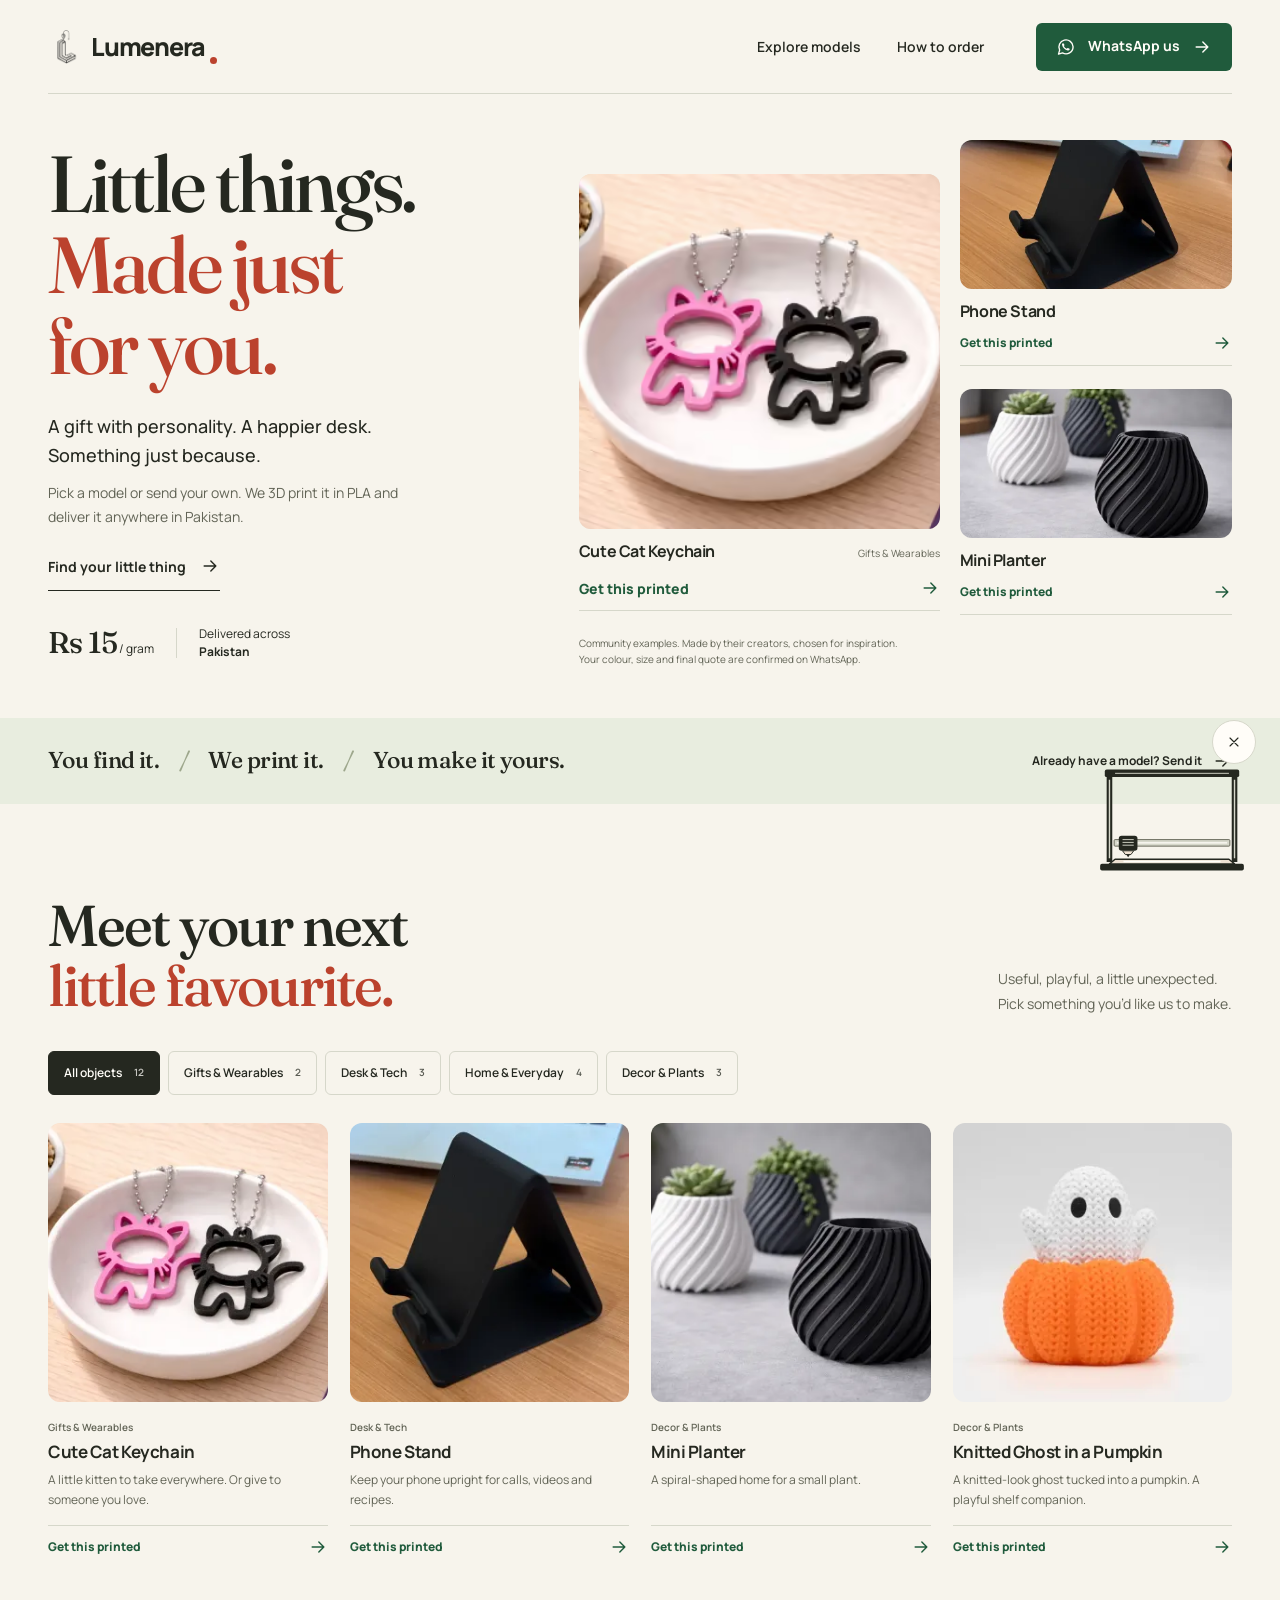
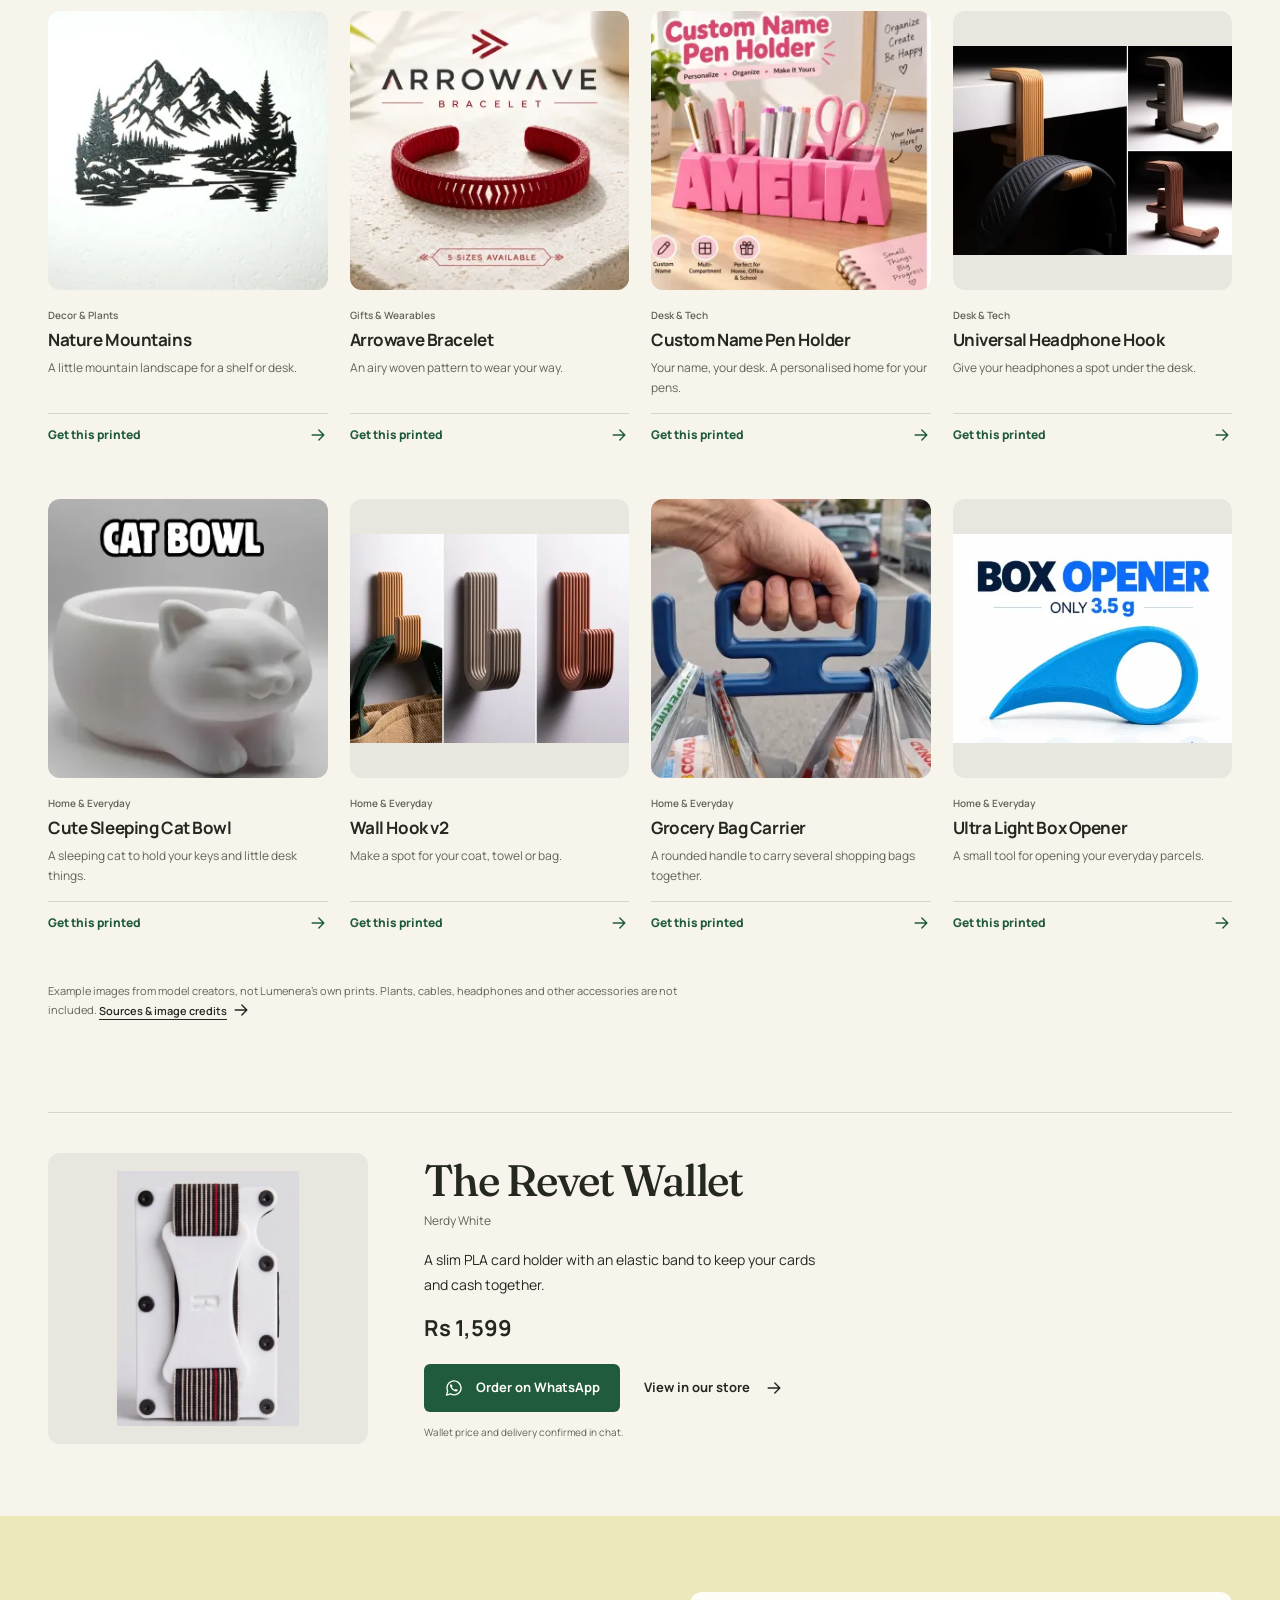
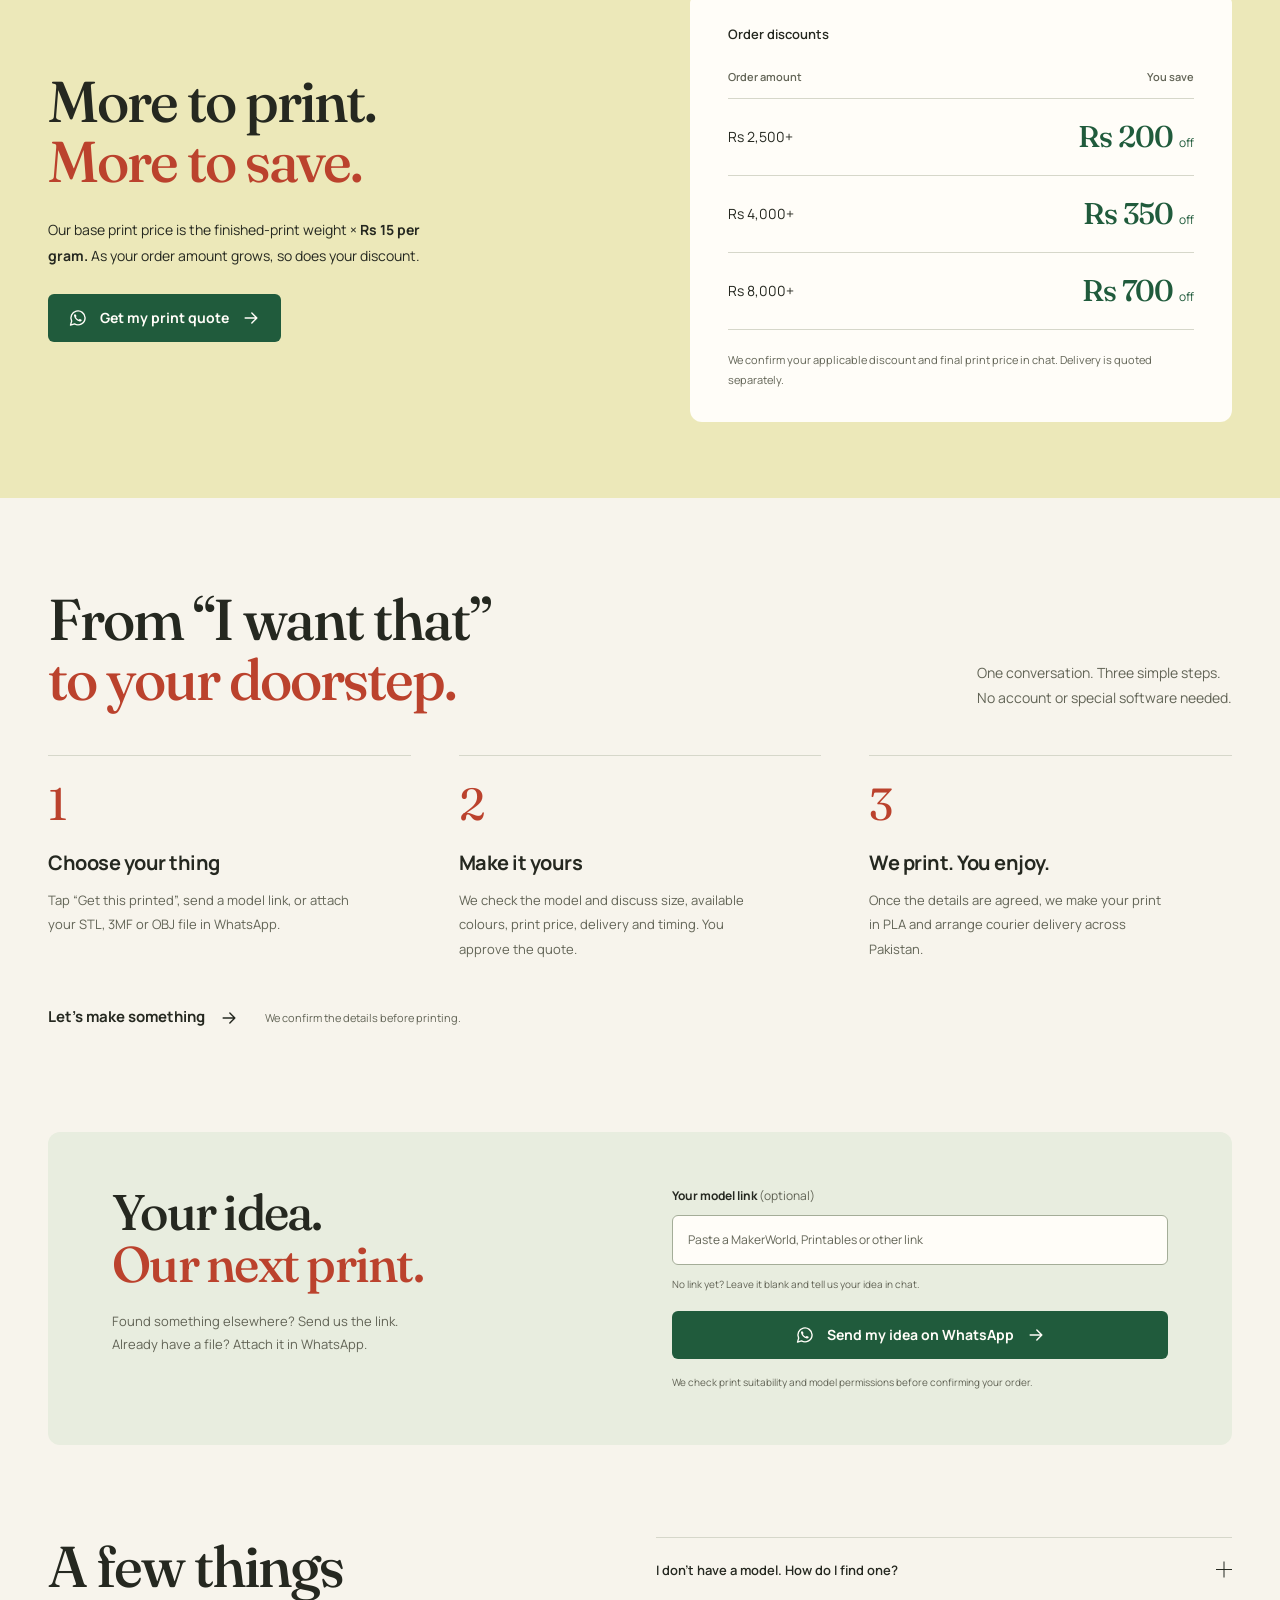
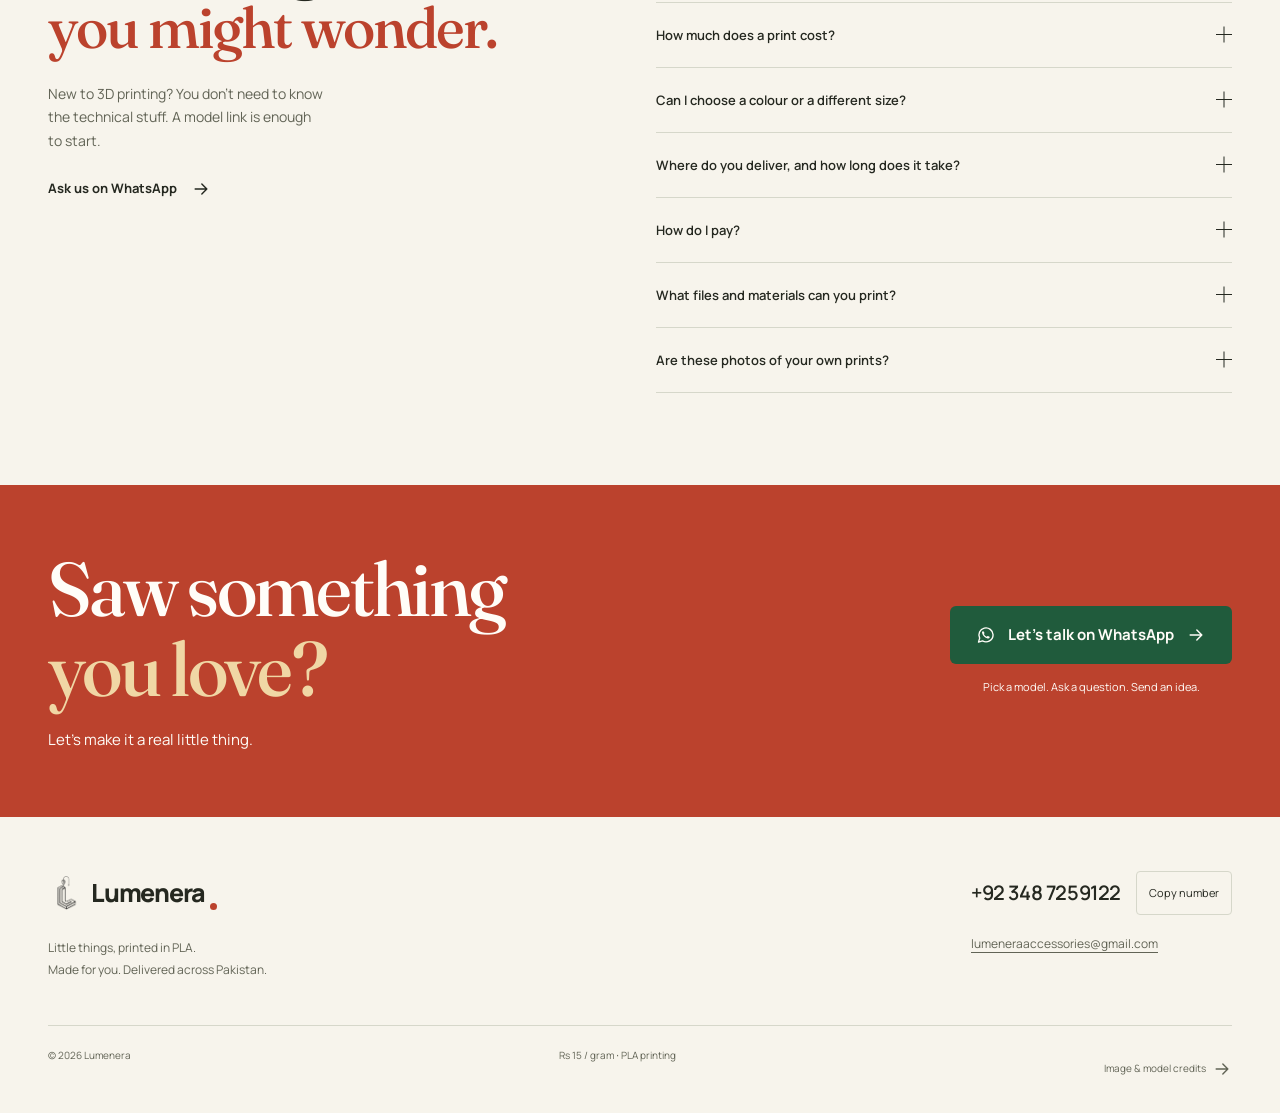
==== commit deb991c8: "Restore product links and tune mobile menu interactions" ====
--- a/index.html
+++ b/index.html
@@ -19,11 +19,11 @@
  <link rel="icon" href="assets/logo.png">
  <link rel="preload" href="assets/fonts/fraunces.woff2" as="font" type="font/woff2" crossorigin>
  <link rel="preload" href="assets/fonts/manrope.woff2" as="font" type="font/woff2" crossorigin>
- <link rel="stylesheet" href="styles.css?v=20261013-product-actions">
+ <link rel="stylesheet" href="styles.css?v=20261013-menu">
  <script type="application/ld+json">{"@context":"https://schema.org","@type":"Service","name":"Lumenera PLA 3D printing","serviceType":"PLA 3D printing","areaServed":{"@type":"Country","name":"Pakistan"},"provider":{"@type":"Organization","name":"Lumenera","url":"https://transposemat.github.io/lumenera/","telephone":"+92 348 7259122","email":"lumeneraaccessories@gmail.com","logo":"https://transposemat.github.io/lumenera/assets/logo.png"},"description":"PLA 3D printing at Rs 15 per gram of finished print. Final print price and courier charges confirmed on WhatsApp before approval."}</script>
  <script id="business-config" type="application/json">{"name":"Lumenera","whatsapp":"923487259122","phone":"+92 348 7259122","email":"lumeneraaccessories@gmail.com","rate":15,"discounts":[{"minimum":2500,"amountOff":200},{"minimum":4000,"amountOff":350},{"minimum":8000,"amountOff":700}],"currency":"PKR","material":"PLA","area":"Pakistan","canonical":"https://transposemat.github.io/lumenera/"}</script>
  <script src="script.js?v=20261013-discounts" defer></script>
- <script src="header.js?v=20261013-header" defer></script>
+ <script src="header.js?v=20261013-menu" defer></script>
  <script src="printer.js?v=20261011-header-2" defer></script>
  <script src="printer-drag.js?v=20261011-drag-4" defer></script>
 </head>
@@ -40,8 +40,8 @@
  <nav class="nav" aria-label="Main navigation"><a href="#models">Explore models</a><a href="#how">How to order</a></nav>
  <a class="button button--wa header-wa" href="https://wa.me/923487259122?text=Hi%20Lumenera!%20I&#39;d%20like%20to%20get%20something%203D%20printed.%20Please%20help%20me%20choose%20a%20model%20and%20confirm%20the%20print%20price%2C%20colours%20and%20delivery." aria-label="WhatsApp us" target="_blank" rel="noopener noreferrer"><svg width="20" height="20" viewBox="0 0 24 24" fill="none" aria-hidden="true"><path d="M20.5 11.7a8.5 8.5 0 0 1-12.7 7.4L3 20.5l1.4-4.7A8.5 8.5 0 1 1 20.5 11.7Z" stroke="currentColor" stroke-width="1.65" stroke-linejoin="round"/><path d="M8.2 7.5c.3-.2.7-.1.9.2l1 1.7c.2.3.1.6-.1.8l-.6.7a6.8 6.8 0 0 0 3.5 3.3l.7-.8c.2-.2.5-.3.8-.1l1.8.9c.3.2.4.5.2.8-.5 1-1.3 1.5-2.4 1.2-3.4-1-5.8-3.4-6.7-6.7-.3-1 .1-1.6.9-2Z" fill="currentColor"/></svg> <span>WhatsApp<span class="header-wa-tail"> us</span></span> <svg width="20" height="20" viewBox="0 0 24 24" fill="none" aria-hidden="true"><path d="M5 12h14m-6-6 6 6-6 6" stroke="currentColor" stroke-width="1.7" stroke-linecap="round" stroke-linejoin="round"/></svg></a>
  <details class="mobile-menu">
-  <summary aria-label="Menu"><span>Menu</span><svg class="menu-chevron" width="14" height="14" viewBox="0 0 24 24" fill="none" stroke="currentColor" stroke-width="1.7" stroke-linecap="round" stroke-linejoin="round" aria-hidden="true"><path d="m6 9 6 6 6-6"/></svg></summary>
-  <nav aria-label="Mobile navigation"><a href="#models">Explore models</a><a href="#how">How to order</a></nav>
+  <summary aria-label="Menu" aria-controls="mobile-navigation"><span>Menu</span><svg class="menu-chevron" width="14" height="14" viewBox="0 0 24 24" fill="none" stroke="currentColor" stroke-width="1.7" stroke-linecap="round" stroke-linejoin="round" aria-hidden="true"><path d="m6 9 6 6 6-6"/></svg></summary>
+  <nav id="mobile-navigation" aria-label="Mobile navigation"><a href="#models">Explore models</a><a href="#how">How to order</a></nav>
  </details>
 </div></header></div>
 <main id="top">
--- a/styles.css
+++ b/styles.css
@@ -226,14 +226,17 @@
  .site-header .header-wa span{display:none}
  .site-header .nav{display:none}
  .mobile-menu{display:block}
- .mobile-menu summary{display:flex;align-items:center;justify-content:center;gap:5px;width:60px;height:44px;min-height:44px;padding:0;list-style:none;cursor:pointer;border-radius:4px;color:var(--ink);font-size:12px;font-weight:600}
+ .mobile-menu summary{display:flex;align-items:center;justify-content:center;gap:5px;width:60px;height:44px;min-height:44px;padding:0;list-style:none;cursor:pointer;border:1px solid transparent;border-radius:6px;color:var(--ink);font-size:12px;font-weight:600;transition:background .15s var(--ease),color .15s var(--ease),border-color .15s var(--ease)}
  .mobile-menu summary::-webkit-details-marker{display:none}
- .mobile-menu summary:hover,.mobile-menu[open] summary{background:var(--sage)}
- .menu-chevron{transition:transform .16s var(--ease)}
- .mobile-menu[open] .menu-chevron{transform:rotate(180deg)}
+ .mobile-menu[open]:not(.is-closing) summary{background:var(--sage);color:var(--green);border-color:var(--line)}
+ .mobile-menu summary:active{background:var(--sage);color:var(--green)}
+ .menu-chevron{transition:transform .18s var(--ease)}
+ .mobile-menu.is-closing .menu-chevron,.mobile-menu.is-closing summary{transition-duration:.12s}
+ .mobile-menu[open]:not(.is-closing) .menu-chevron{transform:rotate(180deg)}
  .mobile-menu nav{position:absolute;right:0;top:100%;width:100%;display:grid;grid-template-columns:1fr 1fr;gap:8px;padding:10px 0;border-bottom:1px solid var(--line);background:var(--paper)}
  .mobile-menu nav a{display:flex;align-items:center;justify-content:center;min-height:44px;padding:10px 8px;text-decoration:none;font-size:13px;font-weight:600;border-radius:4px}
- .mobile-menu nav a:hover{background:var(--sage);color:var(--red)}
+ .mobile-menu nav a:active{background:var(--sage);color:var(--green)}
+ .mobile-menu nav a{transition:background .15s var(--ease),color .15s var(--ease)}
 }
 @media(max-width:359px){.site-header .brand{font-size:18px;gap:4px}.site-header .brand img{width:22px}}
 /* One click-through geometric printer at every screen size. */
@@ -260,8 +263,5 @@
 @media(max-width:359px){.printer-corner{width:84px}}
 @media(prefers-reduced-motion:reduce){.printer-corner.is-visible{transition:none}}
 
-/* Direct ordering is the primary card action. */
-.print-link,.card-order{min-height:48px;padding:12px 14px;border:0;border-radius:6px;background:var(--green);color:var(--white);font-size:13px;font-weight:700;line-height:1.35;gap:8px;transition:background .2s var(--ease)}
-.print-link:hover,.card-order:hover{background:var(--green-hover);color:var(--white)}
-.print-link svg,.card-order svg{width:18px;height:18px}
-@media(max-width:700px){.print-link,.card-order{font-size:12px;padding:12px}.feature--lead .print-link{font-size:13px}}
+
+@media(max-width:700px) and (hover:hover){.mobile-menu summary:hover{background:var(--sage)}.mobile-menu nav a:hover{background:var(--sage);color:var(--green)}}
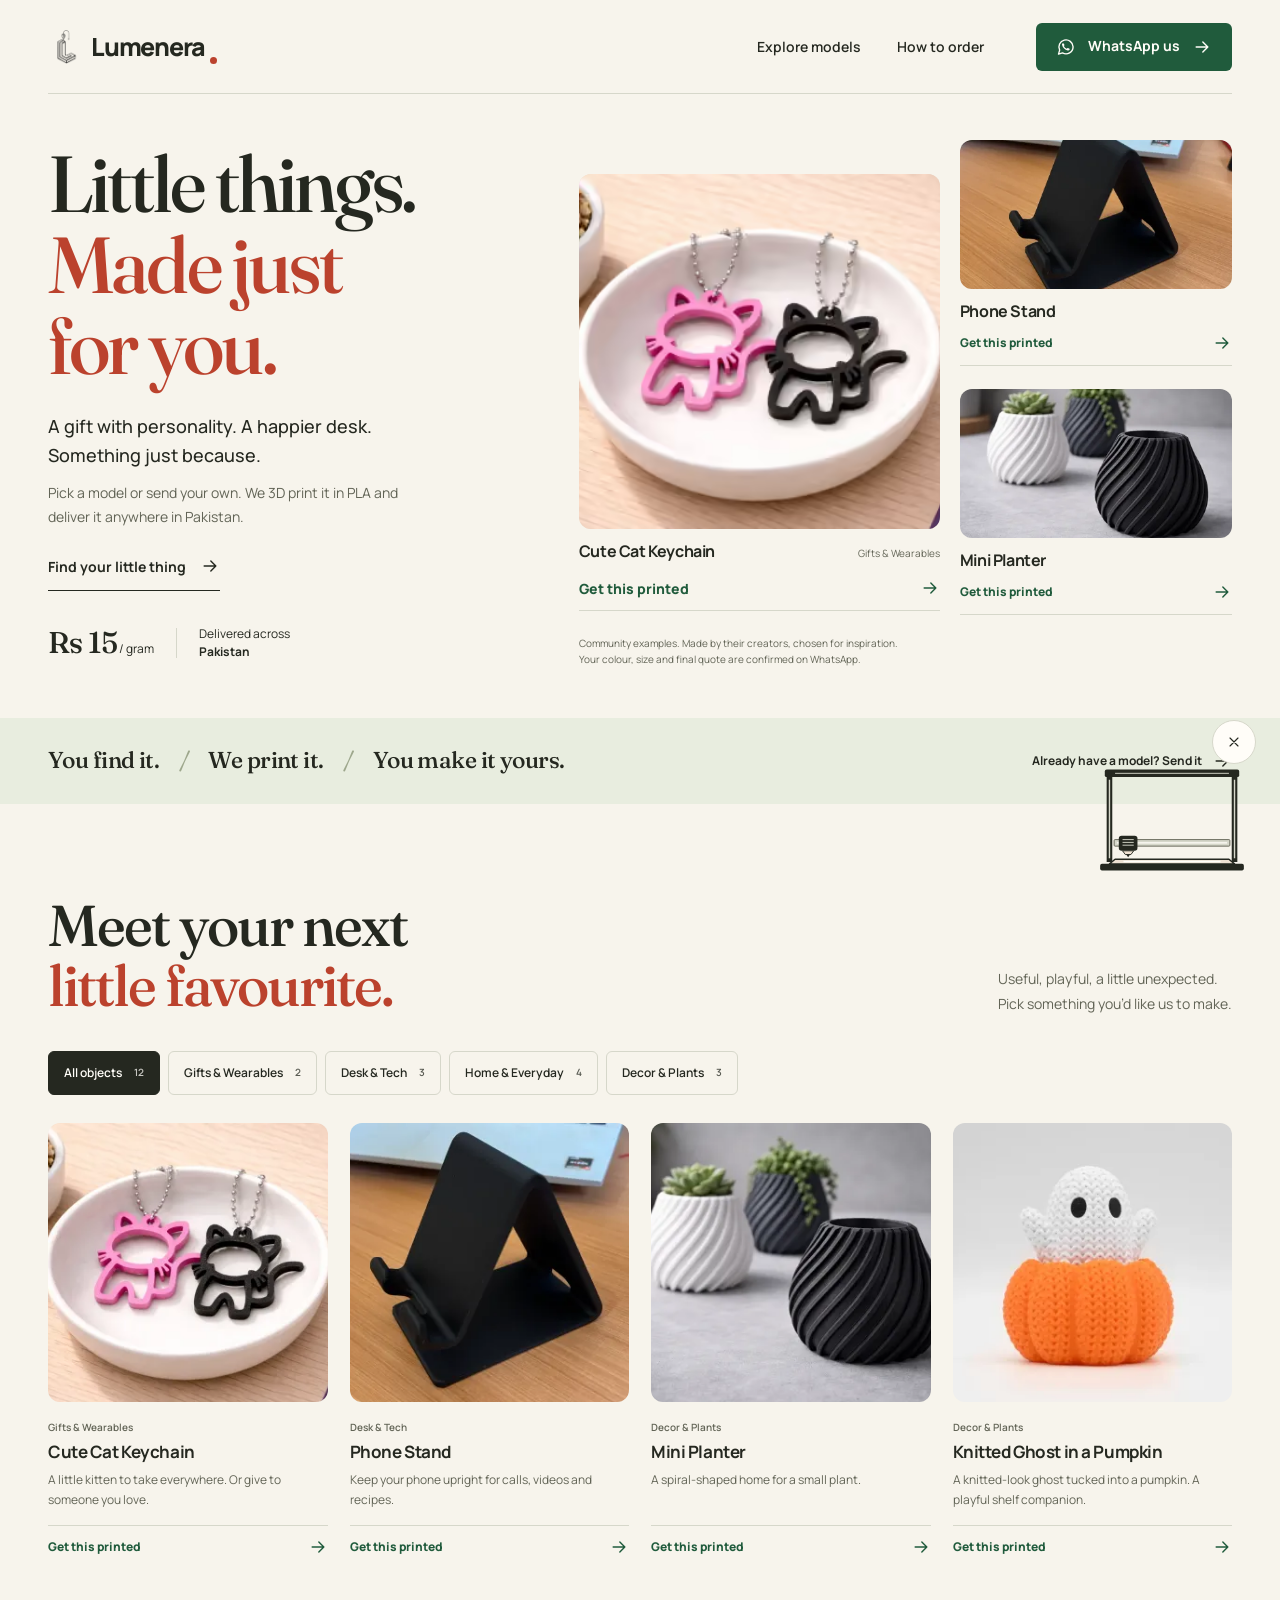
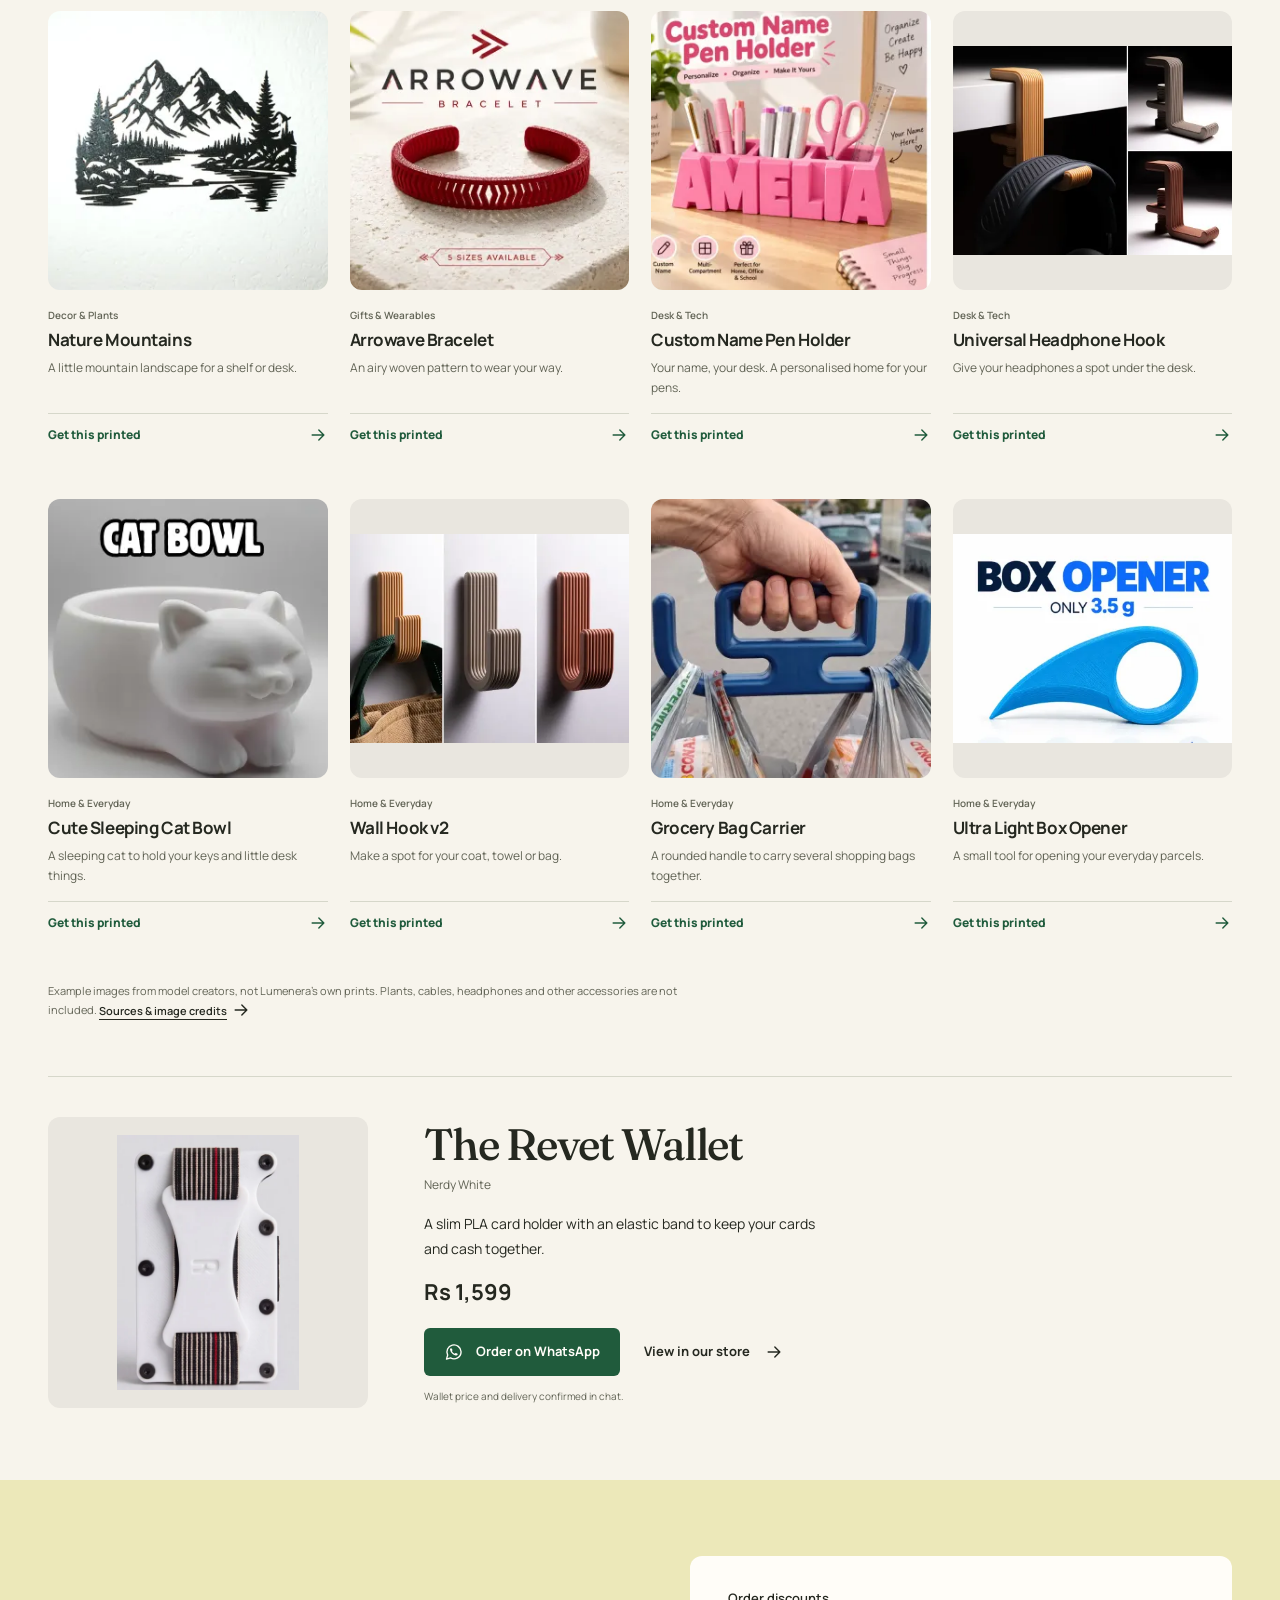
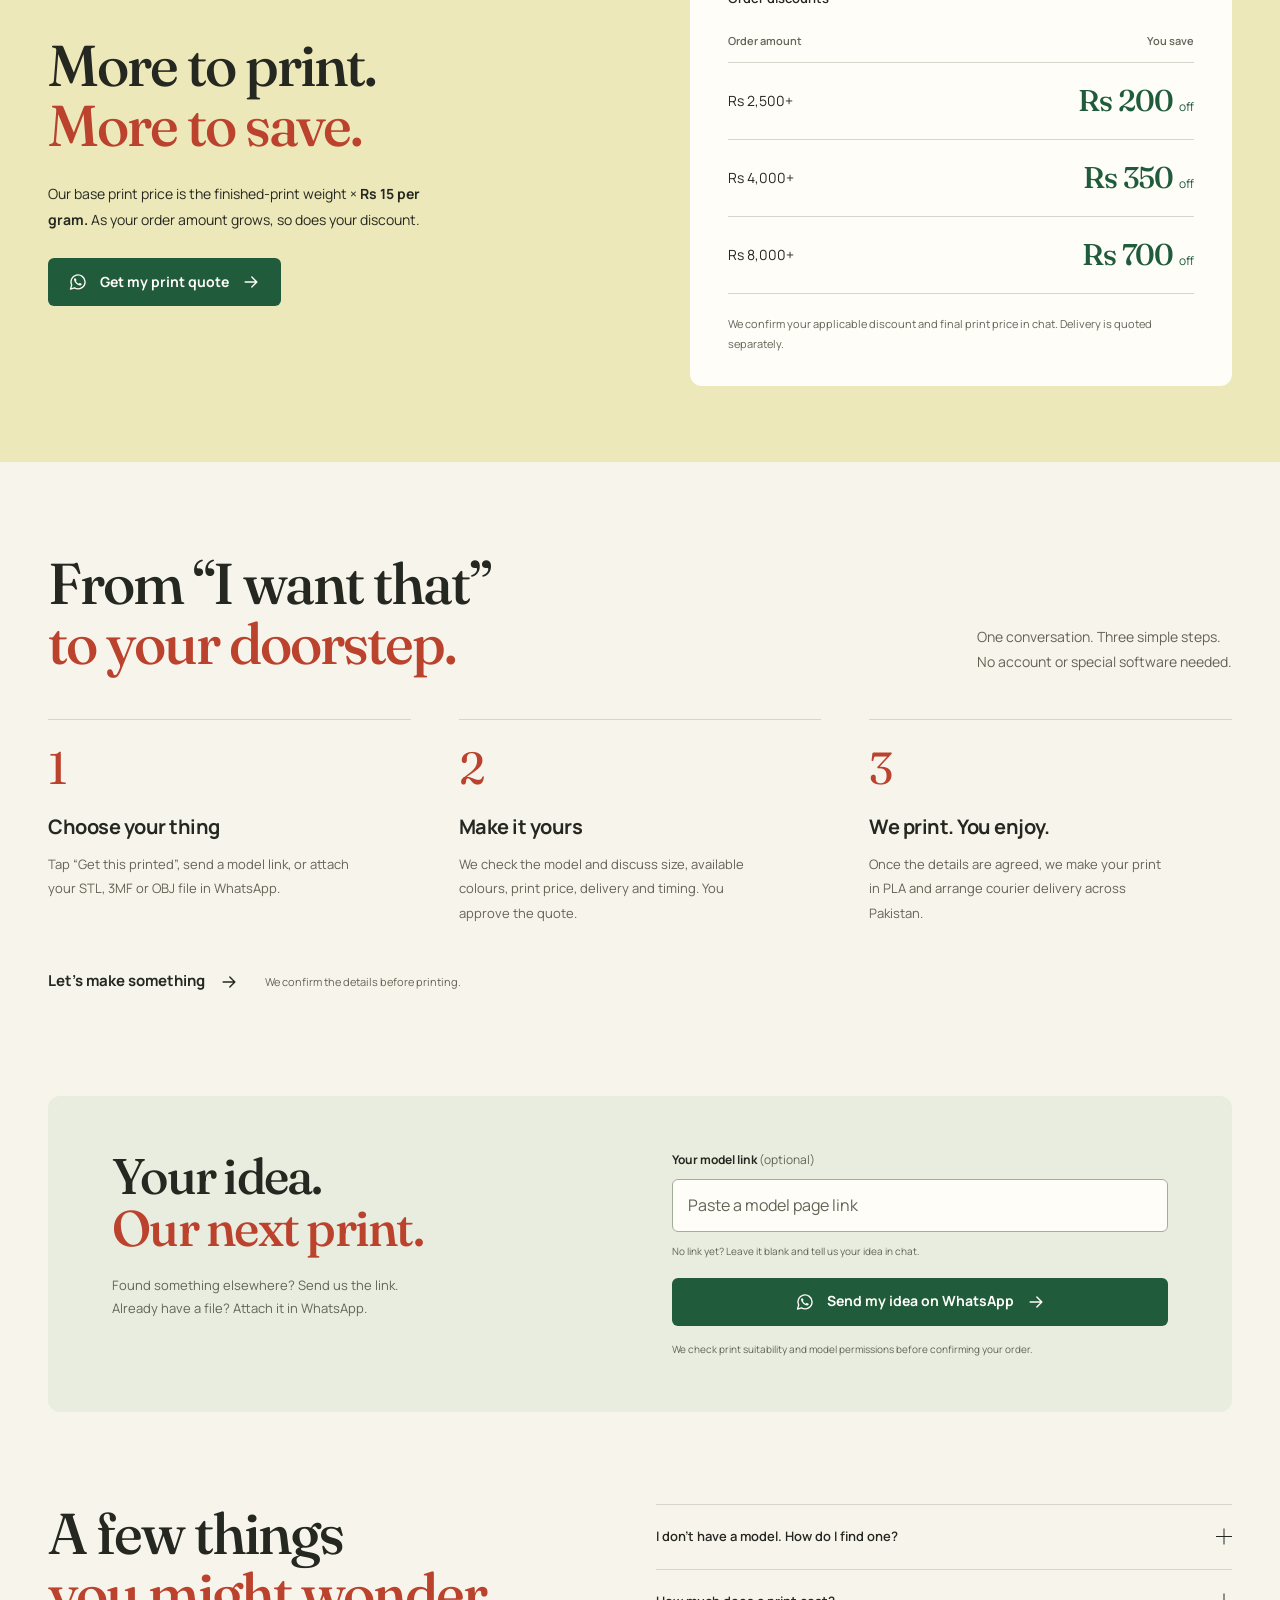
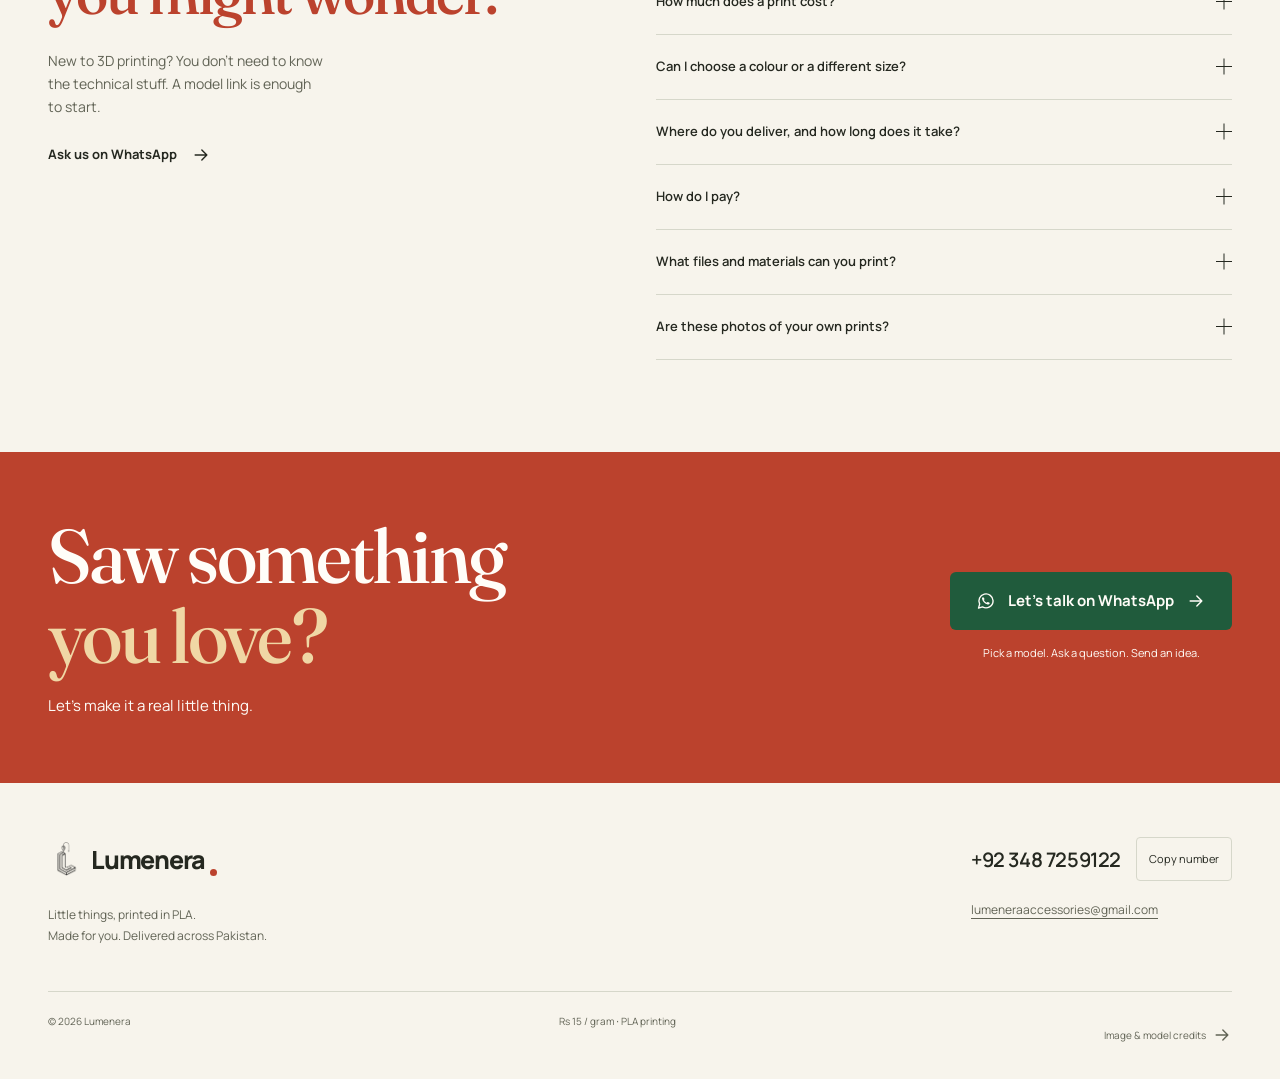
==== commit 1675239b: "Polish responsive spacing and mobile readability" ====
--- a/index.html
+++ b/index.html
@@ -19,7 +19,7 @@
  <link rel="icon" href="assets/logo.png">
  <link rel="preload" href="assets/fonts/fraunces.woff2" as="font" type="font/woff2" crossorigin>
  <link rel="preload" href="assets/fonts/manrope.woff2" as="font" type="font/woff2" crossorigin>
- <link rel="stylesheet" href="styles.css?v=20261013-menu">
+ <link rel="stylesheet" href="styles.css?v=20261013-polish">
  <script type="application/ld+json">{"@context":"https://schema.org","@type":"Service","name":"Lumenera PLA 3D printing","serviceType":"PLA 3D printing","areaServed":{"@type":"Country","name":"Pakistan"},"provider":{"@type":"Organization","name":"Lumenera","url":"https://transposemat.github.io/lumenera/","telephone":"+92 348 7259122","email":"lumeneraaccessories@gmail.com","logo":"https://transposemat.github.io/lumenera/assets/logo.png"},"description":"PLA 3D printing at Rs 15 per gram of finished print. Final print price and courier charges confirmed on WhatsApp before approval."}</script>
  <script id="business-config" type="application/json">{"name":"Lumenera","whatsapp":"923487259122","phone":"+92 348 7259122","email":"lumeneraaccessories@gmail.com","rate":15,"discounts":[{"minimum":2500,"amountOff":200},{"minimum":4000,"amountOff":350},{"minimum":8000,"amountOff":700}],"currency":"PKR","material":"PLA","area":"Pakistan","canonical":"https://transposemat.github.io/lumenera/"}</script>
  <script src="script.js?v=20261013-discounts" defer></script>
@@ -76,7 +76,7 @@
   <ol class="steps"><li><span class="step-number" aria-hidden="true">1</span><h3>Choose your thing</h3><p>Tap “Get this printed”, send a model link, or attach your STL, 3MF or OBJ file in WhatsApp.</p></li><li><span class="step-number" aria-hidden="true">2</span><h3>Make it yours</h3><p>We check the model and discuss size, available colours, print price, delivery and timing. You approve the quote.</p></li><li><span class="step-number" aria-hidden="true">3</span><h3>We print. You enjoy.</h3><p>Once the details are agreed, we make your print in PLA and arrange courier delivery across Pakistan.</p></li></ol>
   <div class="how-cta"><a class="text-link" href="https://wa.me/923487259122?text=Hi%20Lumenera!%20I&#39;d%20like%20to%20get%20something%203D%20printed.%20Please%20help%20me%20choose%20a%20model%20and%20confirm%20the%20print%20price%2C%20colours%20and%20delivery." target="_blank" rel="noopener noreferrer">Let’s make something <svg width="20" height="20" viewBox="0 0 24 24" fill="none" aria-hidden="true"><path d="M5 12h14m-6-6 6 6-6 6" stroke="currentColor" stroke-width="1.7" stroke-linecap="round" stroke-linejoin="round"/></svg></a><span>We confirm the details before printing.</span></div>
  </section>
- <section class="own-model wrap" id="send" aria-labelledby="own-title"><div><h2 id="own-title">Your idea.<br><em>Our next print.</em></h2><p>Found something elsewhere? Send us the link.<br> Already have a file? Attach it in WhatsApp.</p></div><div class="own-action"><form id="model-form" hidden novalidate><label for="model-link">Your model link <span>(optional)</span></label><input id="model-link" name="model-link" type="url" inputmode="url" autocomplete="url" placeholder="Paste a MakerWorld, Printables or other link" maxlength="1800" aria-describedby="link-help link-error"><p id="link-help" class="input-help">No link yet? Leave it blank and tell us your idea in chat.</p><p id="link-error" class="input-error" role="alert" hidden></p><button class="button button--wa" type="submit"><svg width="20" height="20" viewBox="0 0 24 24" fill="none" aria-hidden="true"><path d="M20.5 11.7a8.5 8.5 0 0 1-12.7 7.4L3 20.5l1.4-4.7A8.5 8.5 0 1 1 20.5 11.7Z" stroke="currentColor" stroke-width="1.65" stroke-linejoin="round"/><path d="M8.2 7.5c.3-.2.7-.1.9.2l1 1.7c.2.3.1.6-.1.8l-.6.7a6.8 6.8 0 0 0 3.5 3.3l.7-.8c.2-.2.5-.3.8-.1l1.8.9c.3.2.4.5.2.8-.5 1-1.3 1.5-2.4 1.2-3.4-1-5.8-3.4-6.7-6.7-.3-1 .1-1.6.9-2Z" fill="currentColor"/></svg> Send my idea on WhatsApp <svg width="20" height="20" viewBox="0 0 24 24" fill="none" aria-hidden="true"><path d="M5 12h14m-6-6 6 6-6 6" stroke="currentColor" stroke-width="1.7" stroke-linecap="round" stroke-linejoin="round"/></svg></button></form><a id="own-fallback" class="button button--wa" href="https://wa.me/923487259122?text=Hi%20Lumenera!%20I&#39;d%20like%20to%20print%20my%20own%20model.%20I&#39;ll%20send%20the%20link%20or%20file%20here.%20Please%20confirm%20the%20print%20price%2C%20colours%20and%20delivery." target="_blank" rel="noopener noreferrer"><svg width="20" height="20" viewBox="0 0 24 24" fill="none" aria-hidden="true"><path d="M20.5 11.7a8.5 8.5 0 0 1-12.7 7.4L3 20.5l1.4-4.7A8.5 8.5 0 1 1 20.5 11.7Z" stroke="currentColor" stroke-width="1.65" stroke-linejoin="round"/><path d="M8.2 7.5c.3-.2.7-.1.9.2l1 1.7c.2.3.1.6-.1.8l-.6.7a6.8 6.8 0 0 0 3.5 3.3l.7-.8c.2-.2.5-.3.8-.1l1.8.9c.3.2.4.5.2.8-.5 1-1.3 1.5-2.4 1.2-3.4-1-5.8-3.4-6.7-6.7-.3-1 .1-1.6.9-2Z" fill="currentColor"/></svg> Send my idea on WhatsApp <svg width="20" height="20" viewBox="0 0 24 24" fill="none" aria-hidden="true"><path d="M5 12h14m-6-6 6 6-6 6" stroke="currentColor" stroke-width="1.7" stroke-linecap="round" stroke-linejoin="round"/></svg></a><p class="own-footnote">We check print suitability and model permissions before confirming your order.</p></div></section>
+ <section class="own-model wrap" id="send" aria-labelledby="own-title"><div><h2 id="own-title">Your idea.<br><em>Our next print.</em></h2><p>Found something elsewhere? Send us the link.<br> Already have a file? Attach it in WhatsApp.</p></div><div class="own-action"><form id="model-form" hidden novalidate><label for="model-link">Your model link <span>(optional)</span></label><input id="model-link" name="model-link" type="url" inputmode="url" autocomplete="url" placeholder="Paste a model page link" maxlength="1800" aria-describedby="link-help link-error"><p id="link-help" class="input-help">No link yet? Leave it blank and tell us your idea in chat.</p><p id="link-error" class="input-error" role="alert" hidden></p><button class="button button--wa" type="submit"><svg width="20" height="20" viewBox="0 0 24 24" fill="none" aria-hidden="true"><path d="M20.5 11.7a8.5 8.5 0 0 1-12.7 7.4L3 20.5l1.4-4.7A8.5 8.5 0 1 1 20.5 11.7Z" stroke="currentColor" stroke-width="1.65" stroke-linejoin="round"/><path d="M8.2 7.5c.3-.2.7-.1.9.2l1 1.7c.2.3.1.6-.1.8l-.6.7a6.8 6.8 0 0 0 3.5 3.3l.7-.8c.2-.2.5-.3.8-.1l1.8.9c.3.2.4.5.2.8-.5 1-1.3 1.5-2.4 1.2-3.4-1-5.8-3.4-6.7-6.7-.3-1 .1-1.6.9-2Z" fill="currentColor"/></svg> Send my idea on WhatsApp <svg width="20" height="20" viewBox="0 0 24 24" fill="none" aria-hidden="true"><path d="M5 12h14m-6-6 6 6-6 6" stroke="currentColor" stroke-width="1.7" stroke-linecap="round" stroke-linejoin="round"/></svg></button></form><a id="own-fallback" class="button button--wa" href="https://wa.me/923487259122?text=Hi%20Lumenera!%20I&#39;d%20like%20to%20print%20my%20own%20model.%20I&#39;ll%20send%20the%20link%20or%20file%20here.%20Please%20confirm%20the%20print%20price%2C%20colours%20and%20delivery." target="_blank" rel="noopener noreferrer"><svg width="20" height="20" viewBox="0 0 24 24" fill="none" aria-hidden="true"><path d="M20.5 11.7a8.5 8.5 0 0 1-12.7 7.4L3 20.5l1.4-4.7A8.5 8.5 0 1 1 20.5 11.7Z" stroke="currentColor" stroke-width="1.65" stroke-linejoin="round"/><path d="M8.2 7.5c.3-.2.7-.1.9.2l1 1.7c.2.3.1.6-.1.8l-.6.7a6.8 6.8 0 0 0 3.5 3.3l.7-.8c.2-.2.5-.3.8-.1l1.8.9c.3.2.4.5.2.8-.5 1-1.3 1.5-2.4 1.2-3.4-1-5.8-3.4-6.7-6.7-.3-1 .1-1.6.9-2Z" fill="currentColor"/></svg> Send my idea on WhatsApp <svg width="20" height="20" viewBox="0 0 24 24" fill="none" aria-hidden="true"><path d="M5 12h14m-6-6 6 6-6 6" stroke="currentColor" stroke-width="1.7" stroke-linecap="round" stroke-linejoin="round"/></svg></a><p class="own-footnote">We check print suitability and model permissions before confirming your order.</p></div></section>
  <section class="help wrap section-space" aria-labelledby="help-title"><div class="help-intro"><h2 id="help-title">A few things<br><em>you might wonder.</em></h2><p>New to 3D printing? You don’t need to know the technical stuff. A model link is enough to start.</p><a class="text-link" href="https://wa.me/923487259122?text=Hi%20Lumenera!%20I&#39;d%20like%20to%20get%20something%203D%20printed.%20Please%20help%20me%20choose%20a%20model%20and%20confirm%20the%20print%20price%2C%20colours%20and%20delivery." target="_blank" rel="noopener noreferrer">Ask us on WhatsApp <svg width="20" height="20" viewBox="0 0 24 24" fill="none" aria-hidden="true"><path d="M5 12h14m-6-6 6 6-6 6" stroke="currentColor" stroke-width="1.7" stroke-linecap="round" stroke-linejoin="round"/></svg></a></div><div class="help-list">
   <details class="model-guide"><summary>I don’t have a model. How do I find one?<span class="plus" aria-hidden="true"></span></summary><div class="details-content"><p>Try <a href="https://www.printables.com/" target="_blank" rel="noopener noreferrer">Printables</a>, <a href="https://makerworld.com/" target="_blank" rel="noopener noreferrer">MakerWorld</a> or <a href="https://www.thingiverse.com/" target="_blank" rel="noopener noreferrer">Thingiverse</a>. You don’t need to download the file.</p><ol class="guide-steps"><li><strong>Search for something you like.</strong><span>Try “vase”, “keychain” or “phone stand”.</span></li><li><strong>Open the model and look at its images.</strong><span>Pick the design you’d like us to check.</span></li><li><strong>Copy the page link and send it to us.</strong><span>We’ll check the licence and print suitability, then give you a quote.</span></li></ol><a class="text-link" href="https://wa.me/923487259122?text=Hi%20Lumenera!%20I&#39;d%20like%20to%20print%20my%20own%20model.%20I&#39;ll%20send%20the%20link%20or%20file%20here.%20Please%20confirm%20the%20print%20price%2C%20colours%20and%20delivery." target="_blank" rel="noopener noreferrer">Send the model you found <svg width="20" height="20" viewBox="0 0 24 24" fill="none" aria-hidden="true"><path d="M5 12h14m-6-6 6 6-6 6" stroke="currentColor" stroke-width="1.7" stroke-linecap="round" stroke-linejoin="round"/></svg></a></div></details>
   <details><summary>How much does a print cost?<span class="plus" aria-hidden="true"></span></summary><div class="details-content"><p>Our base rate is Rs 15 per gram of the finished print. Bigger orders qualify for discounts: Rs 200 off orders of Rs 2,500+; Rs 350 off orders of Rs 4,000+; Rs 700 off orders of Rs 8,000+. We confirm your applicable discount, final print price and separate delivery charge on WhatsApp before you approve.</p></div></details>
--- a/styles.css
+++ b/styles.css
@@ -81,6 +81,9 @@
 
 .model-grid{display:grid;grid-template-columns:repeat(4,minmax(0,1fr));gap:42px 22px}
 .model-card{min-width:0;display:flex;flex-direction:column}
+.collection.section-space{padding-bottom:56px}
+@media(max-width:1100px){.collection.section-space{padding-bottom:48px}}
+@media(max-width:700px){.collection.section-space{padding-bottom:36px}}
 .card-media{aspect-ratio:1;position:relative;overflow:hidden;border-radius:var(--radius);background:var(--sage)}
 .card-media img{width:100%;height:100%;object-fit:cover;transition:transform .6s var(--ease)}
 .model-card:hover img{transform:scale(1.035)}
@@ -126,7 +129,7 @@
 .own-action{align-self:center;min-width:0}
 .own-action label{display:block;font-weight:700;font-size:12px;margin-bottom:10px}
 .own-action label span{font-weight:400;color:var(--muted)}
-.own-action input{width:100%;min-height:50px;border:1px solid #a4ad98;background:var(--white);color:var(--ink);padding:12px 15px;border-radius:6px;font-size:12px}
+.own-action input{width:100%;min-height:50px;border:1px solid #a4ad98;background:var(--white);color:var(--ink);padding:12px 15px;border-radius:6px;font-size:16px}
 .own-action input::placeholder{color:var(--muted);opacity:1}
 .own-action .input-help{font-size:10px;margin-block:10px 18px}
 .own-action .input-error{font-size:12px;color:#983a27;margin:10px 0 18px}
@@ -184,8 +187,8 @@
 @media(min-width:1600px){.hero{padding-block:60px}.hero h1{font-size:90px}.feature--lead .feature-media{height:390px}.feature--small .feature-media{height:166px}}
 @media(max-width:1100px){.wrap{width:calc(100% - 64px)}.nav{gap:20px;margin-right:0}.hero{gap:28px;grid-template-columns:.85fr 1.15fr}.hero h1{font-size:65px}.hero-shelf{gap:18px 14px}.feature--lead .feature-media{height:325px}.feature-media{height:136px}.feature-info h2{font-size:13px}.feature--lead .feature-info>span{display:none}.pricing-layout{gap:60px}.model-grid{grid-template-columns:repeat(3,minmax(0,1fr))}.own-model{padding:42px;gap:40px}.help{gap:50px}.section-space{padding-block:76px}.closing h2{font-size:65px}}
 @media(max-width:850px) and (min-width:701px){.hero{grid-template-columns:1fr;gap:30px}.hero-copy{display:grid;grid-template-columns:1fr 1fr;column-gap:40px}.hero h1{grid-row:span 4;font-size:70px}.desktop-break{display:none}.hero-intro{margin-top:0}.hero-facts{margin-top:14px}.hero-shelf{grid-template-columns:1fr 1fr 1fr;grid-template-rows:auto;gap:18px}.feature--lead{grid-row:auto;padding-top:0}.feature--lead .feature-media,.feature-media{height:205px}.feature--lead .print-link{margin-top:0;font-size:12px}.promise-inner p{font-size:19px}.promise-inner p span{padding-inline:5px}.promise-inner a{font-size:11px}.section-heading h2{font-size:46px}.pricing-layout{gap:35px}.price-sheet{padding:22px}.own-model{padding:32px;gap:25px}.own-model h2{font-size:42px}.help{gap:35px}.help h2{font-size:43px}.closing h2{font-size:56px}}
-@media(max-width:700px){body{font-size:14px}.wrap{width:calc(100% - 40px)}.header{height:72px;gap:15px}.brand{font-size:22px;gap:6px}.brand img{width:30px;height:30px}.nav{display:none}.header-wa{min-height:44px;padding:11px 13px;font-size:11px;gap:7px}.header-wa>svg:last-child{display:none}.header-wa svg{width:17px;height:17px}.hero{grid-template-columns:1fr;gap:25px;padding-block:27px 36px}.hero h1{font-size:55px;max-width:340px;line-height:1.03}.desktop-break{display:none}.hero-intro{font-size:14px;max-width:34ch;margin-top:15px;line-height:1.65}.hero-explain{font-size:12px;max-width:43ch;line-height:1.7;margin-top:9px}.explore-link{display:none}.hero-facts{margin-top:15px;gap:18px;font-size:10px}.hero-facts span:first-child strong{font-size:25px}.hero-facts span:last-child br{display:none}.hero-facts .fact-divider{height:24px}.hero-shelf{grid-template-columns:1fr 1fr;gap:22px 14px}.feature--lead{grid-column:1/-1;grid-row:auto;padding-top:0}.feature--lead .feature-media{height:226px}.feature-media{height:140px}.feature--lead .feature-media img{object-position:center 52%}.feature-info h2{font-size:13px}.feature--lead .feature-info h2{font-size:17px}.feature--lead .feature-info>span{display:block;font-size:10px}.feature-info{margin-top:10px}.feature--lead .print-link{margin-top:4px}.print-link{font-size:11px;min-height:44px}.example-note{font-size:10px;margin-top:20px}.promise-inner{flex-direction:column;align-items:flex-start;gap:3px;padding-block:20px}.promise-inner p{font-size:20px}.promise-inner p span{padding-inline:7px}.promise-inner a{font-size:11px;min-height:38px}.section-space{padding-block:55px}h2{font-size:42px}.section-heading{display:block;margin-bottom:24px}.section-heading>p,.section-heading>div{margin-top:18px;font-size:12px;max-width:44ch}.section-heading>div>p:first-child br{display:none}.collection-tools{display:block;margin-block:25px 22px}.filters{gap:7px}.filter{font-size:10px;gap:7px;padding:9px 12px;min-height:44px}.filter span{font-size:9px}.model-grid{grid-template-columns:repeat(2,minmax(0,1fr));gap:29px 14px}.card-body{padding-top:12px}.card-body h3{font-size:14px;line-height:1.35;margin-bottom:7px}.card-category{font-size:9px}.card-body p{font-size:11px;line-height:1.75;margin-bottom:12px}.card-order{font-size:10px;gap:3px}.card-order svg{width:17px;height:17px}.collection-note{font-size:10px;margin-top:28px;line-height:1.9}.pricing{padding-block:48px}.pricing-layout{grid-template-columns:1fr;gap:30px}.pricing-copy p{font-size:12px;line-height:1.9;margin-block:20px;max-width:47ch}.pricing-copy .button{font-size:12px}.price-sheet{padding:25px}.price-footnote{font-size:10px}.steps{grid-template-columns:1fr;gap:27px;margin-top:30px}.steps li{display:grid;grid-template-columns:42px 1fr;column-gap:15px;padding-top:22px}.step-number{grid-row:span 2;font-size:37px;margin:0}.steps h3{font-size:17px;margin-bottom:9px}.steps p{font-size:12px;max-width:50ch;line-height:1.8}.how-cta{flex-direction:column;align-items:flex-start;gap:0;margin-top:26px}.how-cta a{font-size:13px}.how-cta>span{font-size:10px}.own-model{grid-template-columns:1fr;padding:30px 24px;gap:27px}.own-model h2{font-size:40px}.own-model p{font-size:12px;margin-top:17px}.own-model p br{display:none}.own-action input{font-size:11px;padding:12px}.own-action .button{font-size:11px;gap:8px}.own-action .input-help{margin-top:10px}.help{grid-template-columns:1fr;gap:28px}.help-intro p{font-size:12px;max-width:40ch;margin-block:18px 10px}.help-intro .text-link{font-size:12px}.help h2{font-size:42px}.help-list summary{font-size:12px;gap:18px;padding-block:19px;min-height:62px}.details-content{padding-right:10px;font-size:11px}.closing{padding-block:43px}.closing-inner{display:block}.closing h2{font-size:59px}.closing p{font-size:13px;margin-top:16px}.closing-inner>div:last-child{margin-top:29px}.closing-button{min-height:53px;font-size:12px;width:100%}.closing .closing-hint{font-size:10px}.footer{padding-block:37px 38px}.footer-top{display:block}.footer-top p{font-size:11px;margin-top:17px}.footer-contact{grid-template-columns:minmax(0,1fr) auto;margin-top:27px;gap:8px 10px}.phone-link{font-size:19px}.copy-button{font-size:10px}.footer-contact>a:last-child{font-size:11px;overflow-wrap:anywhere}.footer-bottom{display:grid;grid-template-columns:1fr auto;font-size:9px;gap:9px;margin-top:30px;padding-top:18px}.footer-bottom>a{grid-column:1/-1}.credits-page .header{gap:15px}.credits-page .header .text-link{font-size:10px;gap:4px}.credits-main{padding-top:36px}.credits-main h1{font-size:44px}.credits-intro{font-size:12px;margin-bottom:30px}.credit-row{grid-template-columns:1fr;gap:14px;padding-block:26px;font-size:12px}.credit-row h2{font-size:17px}.credit-notes h2{font-size:32px}.credit-notes p{font-size:12px}.credits-footer{gap:20px;font-size:10px}.credits-footer .button{font-size:11px}}
-@media(max-width:359px){.hero h1{font-size:48px}.hero-shelf{grid-template-columns:1fr}.feature--lead{grid-column:auto}.feature--lead .feature-media{height:200px}.feature-media{height:190px}.feature--small .feature-info>span{display:block}.model-grid{grid-template-columns:1fr}.card-media{aspect-ratio:1.1}.card-body h3{font-size:17px}.card-body p{font-size:12px}.card-order{font-size:12px}.promise-inner p{font-size:17px}.header-wa{padding:10px;font-size:10px}.header-wa>svg:first-child{display:none}.brand{font-size:21px}.own-model{padding-inline:20px}.own-action .button{font-size:10px;gap:6px}.closing h2{font-size:52px}.footer-bottom{grid-template-columns:1fr}.credits-page .header .text-link{font-size:9px}}
+@media(max-width:700px){body{font-size:14px}.wrap{width:calc(100% - 40px)}.header{height:72px;gap:15px}.brand{font-size:22px;gap:6px}.brand img{width:30px;height:30px}.nav{display:none}.header-wa{min-height:44px;padding:11px 13px;font-size:11px;gap:7px}.header-wa>svg:last-child{display:none}.header-wa svg{width:17px;height:17px}.hero{grid-template-columns:1fr;gap:25px;padding-block:27px 36px}.hero h1{font-size:55px;max-width:340px;line-height:1.03}.desktop-break{display:none}.hero-intro{font-size:14px;max-width:34ch;margin-top:15px;line-height:1.65}.hero-explain{font-size:13px;max-width:43ch;line-height:1.7;margin-top:9px}.explore-link{display:none}.hero-facts{margin-top:15px;gap:18px;font-size:10px}.hero-facts span:first-child strong{font-size:25px}.hero-facts span:last-child br{display:none}.hero-facts .fact-divider{height:24px}.hero-shelf{grid-template-columns:1fr 1fr;grid-template-rows:auto;gap:22px 14px}.feature--lead{grid-column:1/-1;grid-row:auto;padding-top:0}.feature--lead .feature-media{height:226px}.feature-media{height:140px}.feature--lead .feature-media img{object-position:center 52%}.feature-info h2{font-size:13px}.feature--lead .feature-info h2{font-size:17px}.feature--lead .feature-info>span{display:block;font-size:10px}.feature-info{margin-top:10px}.feature--lead .print-link{margin-top:4px}.print-link{font-size:11px;min-height:44px}.example-note{font-size:11px;margin-top:20px}.promise-inner{flex-direction:column;align-items:flex-start;gap:3px;padding-block:20px}.promise-inner p{font-size:20px}.promise-inner p span{padding-inline:7px}.promise-inner a{font-size:11px;min-height:38px}.section-space{padding-block:55px}h2{font-size:42px}.section-heading{display:block;margin-bottom:24px}.section-heading>p,.section-heading>div{margin-top:18px;font-size:13px;max-width:44ch}.section-heading>div>p:first-child br{display:none}.collection-tools{display:block;margin-block:25px 22px}.filters{gap:7px}.filter{font-size:11px;gap:7px;padding:9px 8px;min-height:44px}.filter span{font-size:9px}.model-grid{grid-template-columns:repeat(2,minmax(0,1fr));gap:29px 14px}.card-body{padding-top:12px}.card-body h3{font-size:14px;line-height:1.35;margin-bottom:7px}.card-category{font-size:10px}.card-body p{font-size:12px;line-height:1.7;margin-bottom:12px}.card-order{font-size:12px;gap:8px}.card-order svg{width:17px;height:17px}.collection-note{font-size:11px;margin-top:24px;line-height:1.8}.pricing{padding-block:48px}.pricing-layout{grid-template-columns:1fr;gap:30px}.pricing-copy p{font-size:13px;line-height:1.8;margin-block:20px;max-width:47ch}.pricing-copy .button{font-size:12px}.price-sheet{padding:25px}.price-footnote{font-size:11px}.steps{grid-template-columns:1fr;gap:27px;margin-top:30px}.steps li{display:grid;grid-template-columns:42px 1fr;column-gap:15px;padding-top:22px}.step-number{grid-row:span 2;font-size:37px;margin:0}.steps h3{font-size:17px;margin-bottom:9px}.steps p{font-size:13px;max-width:50ch;line-height:1.8}.how-cta{flex-direction:column;align-items:flex-start;gap:0;margin-top:26px}.how-cta a{font-size:13px}.how-cta>span{font-size:10px}.own-model{grid-template-columns:1fr;padding:30px 24px;gap:27px}.own-model h2{font-size:40px}.own-model p{font-size:13px;margin-top:17px}.own-model p br{display:none}.own-action input{font-size:16px;padding:12px}.own-action .button{font-size:12px;gap:8px;padding-inline:14px}.own-action .input-help{font-size:11px;margin-top:10px}.help{grid-template-columns:1fr;gap:28px}.help-intro p{font-size:13px;max-width:40ch;margin-block:18px 10px}.help-intro .text-link{font-size:12px}.help h2{font-size:42px}.help-list summary{font-size:13px;gap:18px;padding-block:19px;min-height:62px}.details-content{padding-right:10px;font-size:12px}.closing{padding-block:43px}.closing-inner{display:block}.closing h2{font-size:59px}.closing p{font-size:13px;margin-top:16px}.closing-inner>div:last-child{margin-top:29px}.closing-button{min-height:53px;font-size:12px;width:100%}.closing .closing-hint{font-size:10px}.footer{padding-block:37px 38px}.footer-top{display:block}.footer-top p{font-size:11px;margin-top:17px}.footer-contact{grid-template-columns:minmax(0,1fr) auto;margin-top:27px;gap:8px 10px}.phone-link{font-size:19px}.copy-button{font-size:10px}.footer-contact>a:last-child{font-size:11px;overflow-wrap:anywhere}.footer-bottom{display:grid;grid-template-columns:1fr auto;font-size:9px;gap:9px;margin-top:30px;padding-top:18px}.footer-bottom>a{grid-column:1/-1}.credits-page .header{gap:15px}.credits-page .header .text-link{font-size:10px;gap:4px}.credits-main{padding-top:36px}.credits-main h1{font-size:44px}.credits-intro{font-size:12px;margin-bottom:30px}.credit-row{grid-template-columns:1fr;gap:14px;padding-block:26px;font-size:12px}.credit-row h2{font-size:17px}.credit-notes h2{font-size:32px}.credit-notes p{font-size:12px}.credits-footer{gap:20px;font-size:10px}.credits-footer .button{font-size:11px}}
+@media(max-width:359px){.hero h1{font-size:48px}.hero-shelf{grid-template-columns:1fr}.feature--lead{grid-column:auto}.feature--lead .feature-media{height:200px}.feature-media{height:190px}.feature--small .feature-info>span{display:block}.model-grid{grid-template-columns:1fr}.card-media{aspect-ratio:1.1}.card-body h3{font-size:17px}.card-body p{font-size:12px}.card-order{font-size:12px}.promise-inner p{font-size:17px}.header-wa{padding:10px;font-size:10px}.header-wa>svg:first-child{display:none}.brand{font-size:21px}.own-model{padding-inline:20px}.own-action .button{gap:6px}.own-action .button>svg:last-child{display:none}.closing h2{font-size:52px}.footer-bottom{grid-template-columns:1fr}.credits-page .header .text-link{font-size:9px}}
 @media(max-width:700px){.hero-facts span:last-child strong{margin-left:3px}.hero-intro{margin-top:13px}.feature--lead .feature-media{height:218px}.promise-inner a{min-height:44px}}
 @media(prefers-reduced-motion:reduce){html{scroll-behavior:auto}*,*::before,*::after{animation:none!important;transition:none!important}.feature:hover img,.model-card:hover img,.button:hover{transform:none}}
 
@@ -225,7 +228,7 @@
  .site-header .header-wa>svg:last-child{display:none}
  .site-header .header-wa span{display:none}
  .site-header .nav{display:none}
- .mobile-menu{display:block}
+ .mobile-menu{display:block;border:0}
  .mobile-menu summary{display:flex;align-items:center;justify-content:center;gap:5px;width:60px;height:44px;min-height:44px;padding:0;list-style:none;cursor:pointer;border:1px solid transparent;border-radius:6px;color:var(--ink);font-size:12px;font-weight:600;transition:background .15s var(--ease),color .15s var(--ease),border-color .15s var(--ease)}
  .mobile-menu summary::-webkit-details-marker{display:none}
  .mobile-menu[open]:not(.is-closing) summary{background:var(--sage);color:var(--green);border-color:var(--line)}
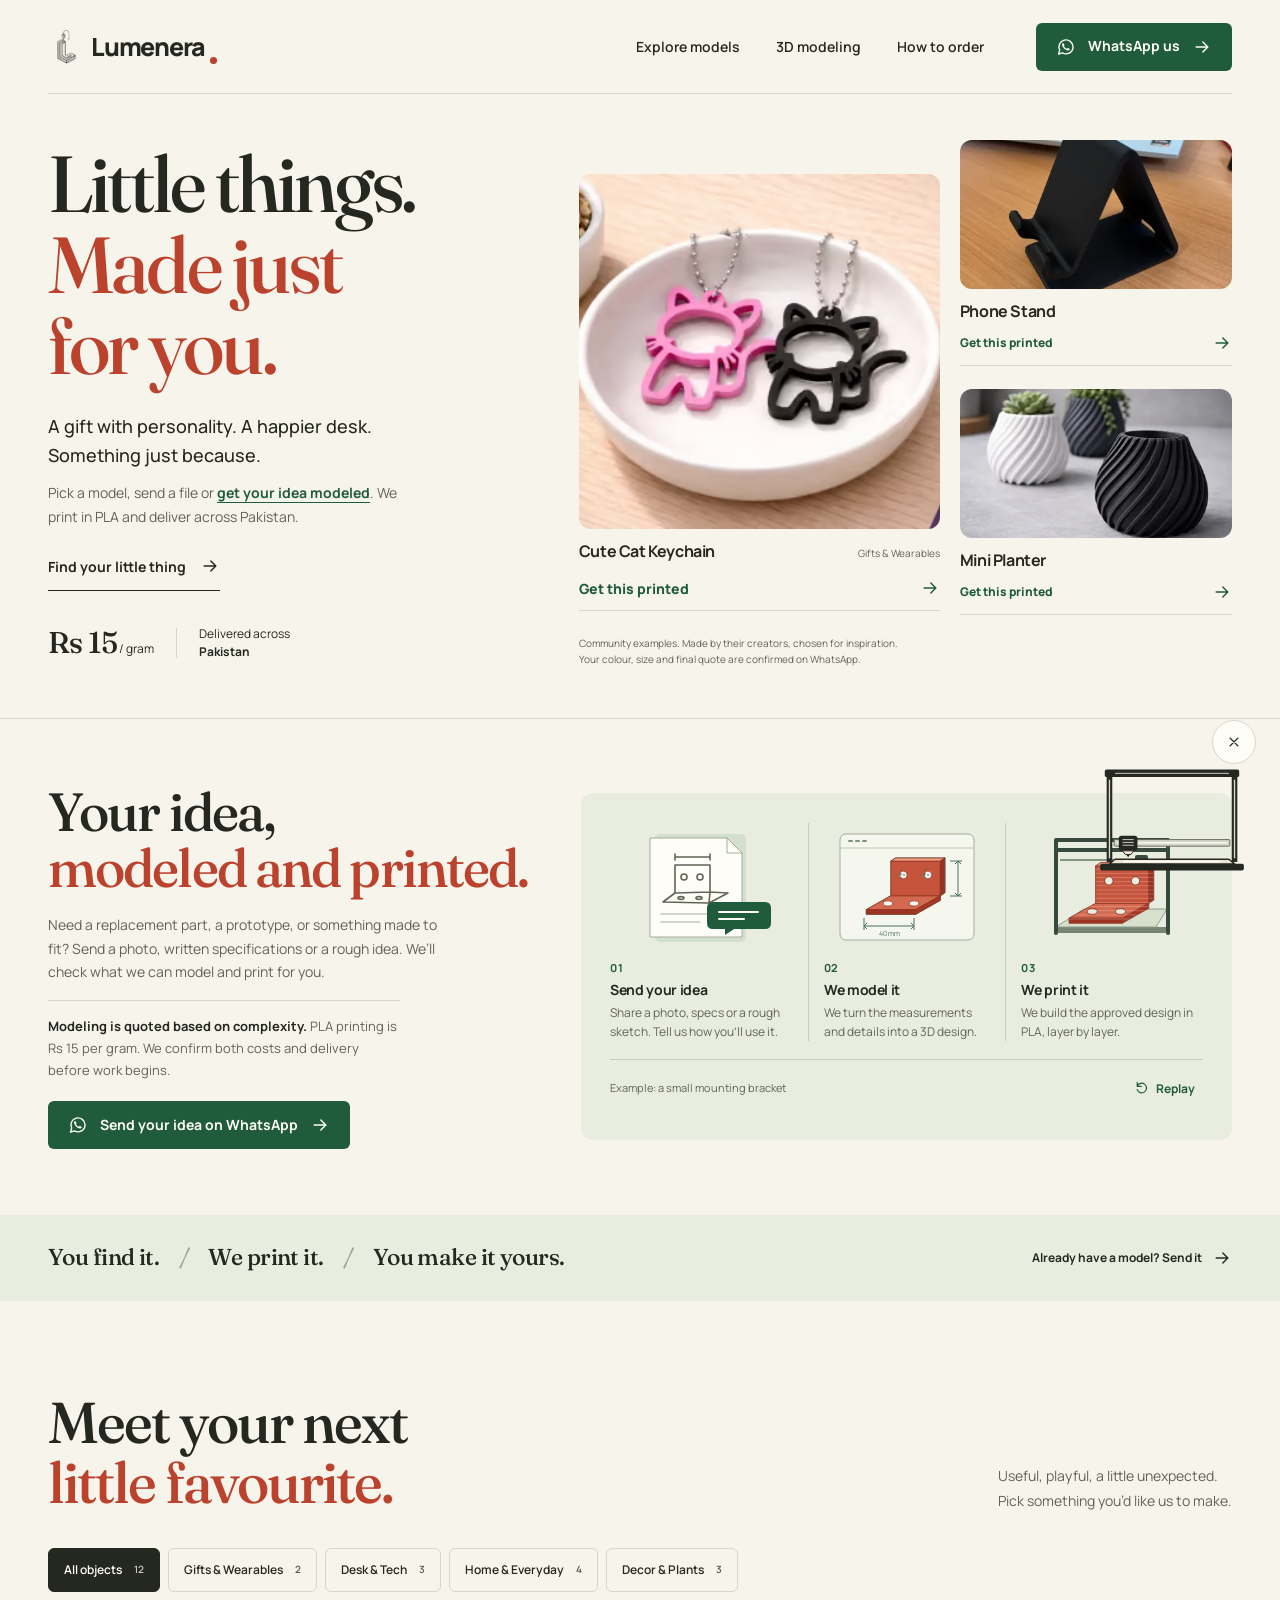
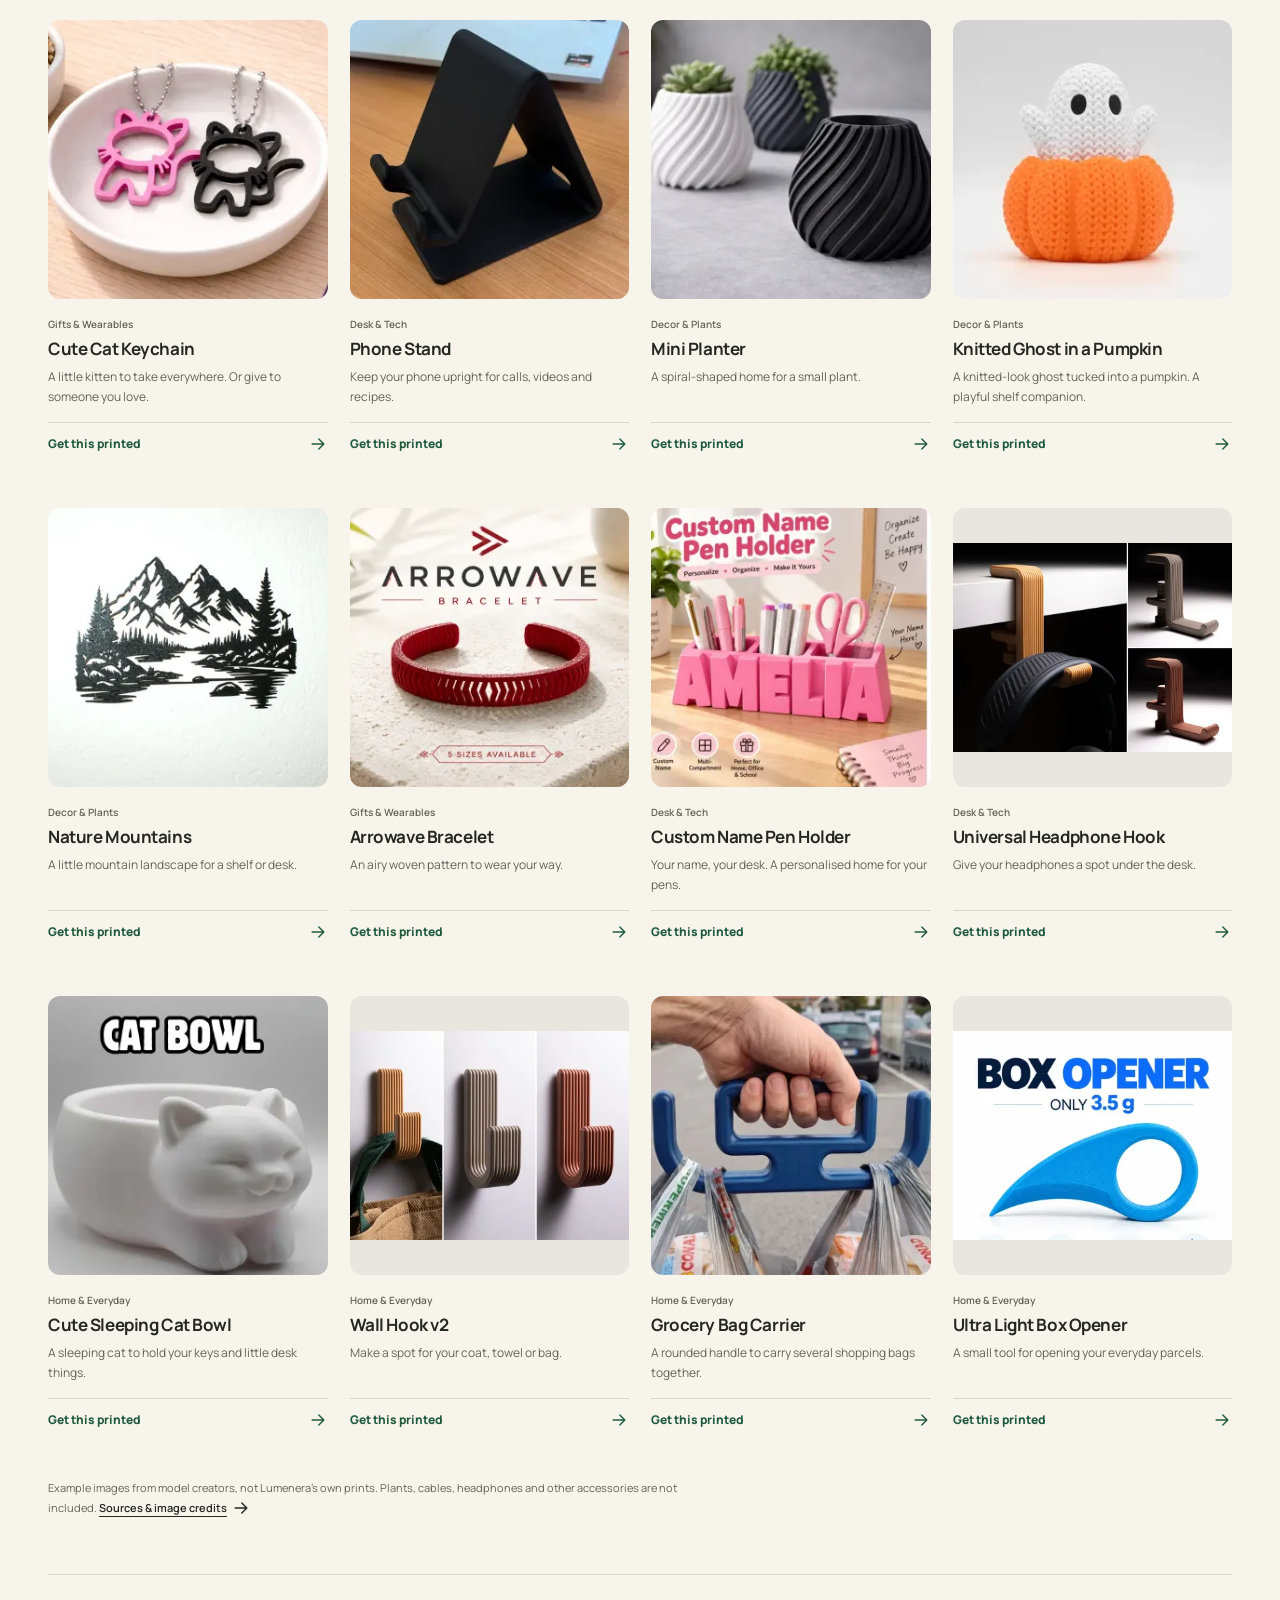
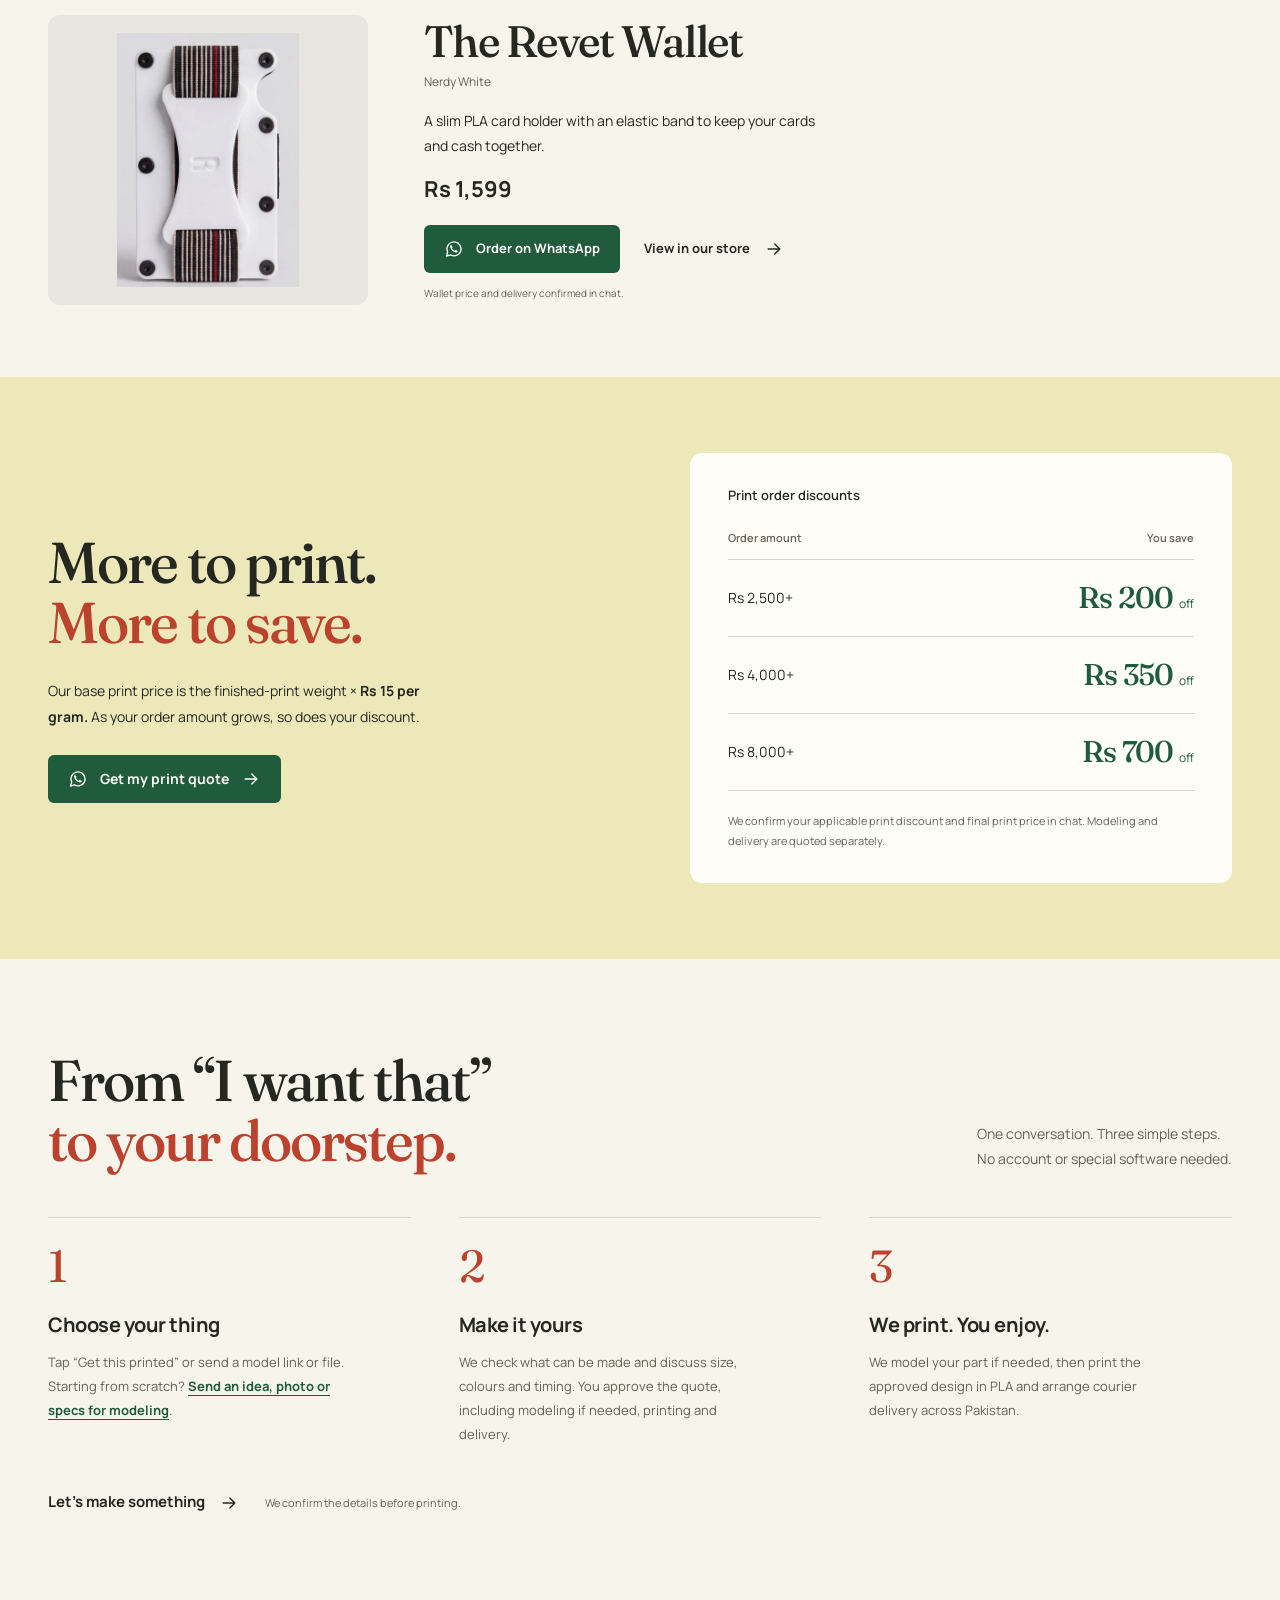
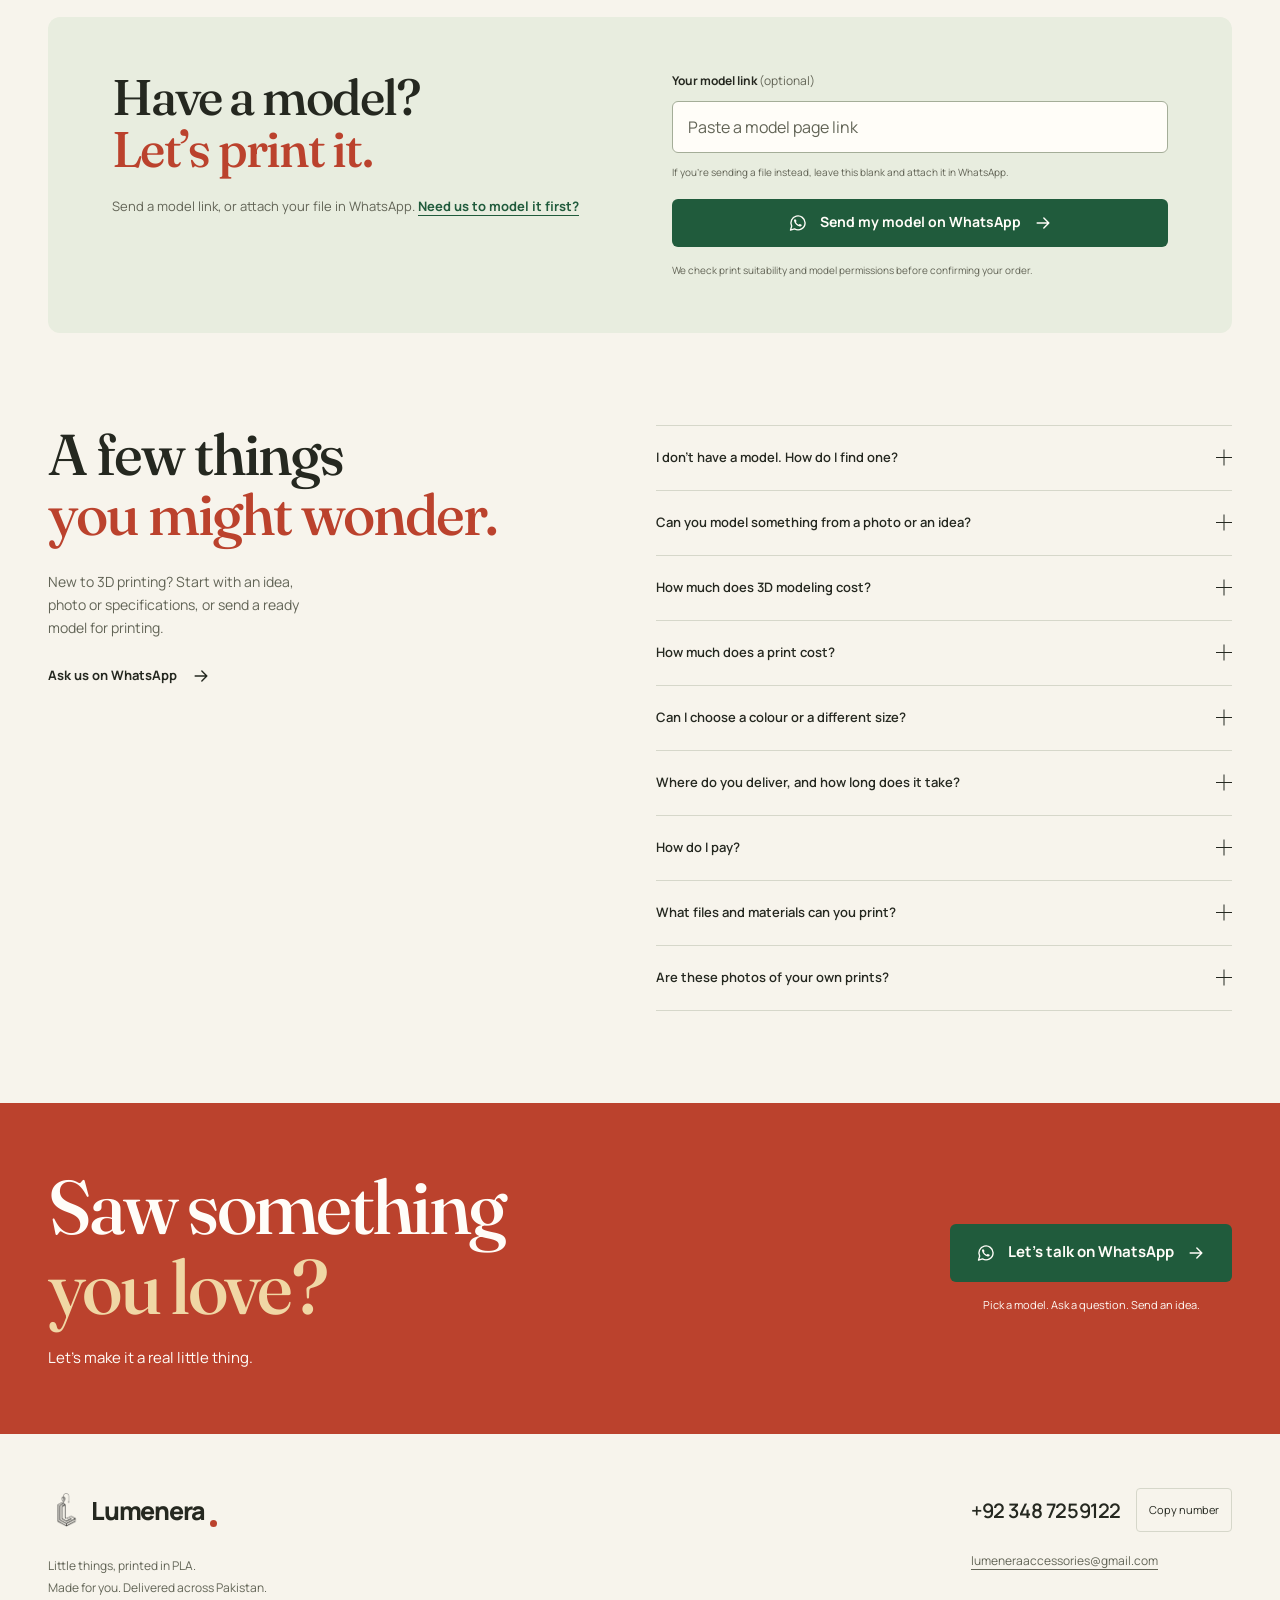
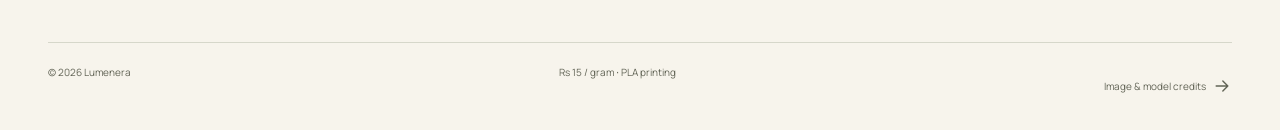
==== commit 667e1440: "Add 3D modeling and printing service" ====
--- a/index.html
+++ b/index.html
@@ -4,12 +4,12 @@
  <meta charset="utf-8">
  <meta name="viewport" content="width=device-width, initial-scale=1, viewport-fit=cover">
  <meta name="theme-color" content="#f7f4ec">
- <title>Lumenera — Little things. Made just for you.</title>
- <meta name="description" content="Gifts, desk companions and little things for your home. Choose a model or send your own. PLA 3D printing at Rs 15 per gram, delivered across Pakistan. Order on WhatsApp.">
+ <title>Lumenera — 3D modeling and printing in Pakistan</title>
+ <meta name="description" content="Send a photo, specifications or an idea for 3D modeling and printing, or send a ready model. PLA printing at Rs 15 per gram, delivered across Pakistan.">
  <link rel="canonical" href="https://transposemat.github.io/lumenera/">
  <meta property="og:type" content="website">
- <meta property="og:title" content="Little things. Made just for you. — Lumenera">
- <meta property="og:description" content="Pick a model. We print it. You make it yours. Rs 15 per gram · Delivered across Pakistan · Order on WhatsApp.">
+ <meta property="og:title" content="3D modeling and printing — Lumenera">
+ <meta property="og:description" content="Have an idea or a ready 3D model? Get it modeled and printed or send your file for printing. Ask for a quote on WhatsApp. Delivery across Pakistan.">
  <meta property="og:url" content="https://transposemat.github.io/lumenera/">
  <meta property="og:image" content="https://transposemat.github.io/lumenera/assets/og.png">
  <meta property="og:image:width" content="1200">
@@ -19,13 +19,14 @@
  <link rel="icon" href="assets/logo.png">
  <link rel="preload" href="assets/fonts/fraunces.woff2" as="font" type="font/woff2" crossorigin>
  <link rel="preload" href="assets/fonts/manrope.woff2" as="font" type="font/woff2" crossorigin>
- <link rel="stylesheet" href="styles.css?v=20261013-polish">
- <script type="application/ld+json">{"@context":"https://schema.org","@type":"Service","name":"Lumenera PLA 3D printing","serviceType":"PLA 3D printing","areaServed":{"@type":"Country","name":"Pakistan"},"provider":{"@type":"Organization","name":"Lumenera","url":"https://transposemat.github.io/lumenera/","telephone":"+92 348 7259122","email":"lumeneraaccessories@gmail.com","logo":"https://transposemat.github.io/lumenera/assets/logo.png"},"description":"PLA 3D printing at Rs 15 per gram of finished print. Final print price and courier charges confirmed on WhatsApp before approval."}</script>
+ <link rel="stylesheet" href="styles.css?v=20261113-modeling">
+ <script type="application/ld+json">{"@context":"https://schema.org","@type":"Service","name":"Lumenera 3D modeling and PLA printing","serviceType":["3D modeling and printing","PLA 3D printing"],"areaServed":{"@type":"Country","name":"Pakistan"},"provider":{"@type":"Organization","name":"Lumenera","url":"https://transposemat.github.io/lumenera/","telephone":"+92 348 7259122","email":"lumeneraaccessories@gmail.com","logo":"https://transposemat.github.io/lumenera/assets/logo.png"},"description":"Send an idea, reference photos or specifications to get an object modeled and printed, or submit a ready model for PLA printing at Rs 15 per gram. Modeling is quoted based on complexity."}</script>
  <script id="business-config" type="application/json">{"name":"Lumenera","whatsapp":"923487259122","phone":"+92 348 7259122","email":"lumeneraaccessories@gmail.com","rate":15,"discounts":[{"minimum":2500,"amountOff":200},{"minimum":4000,"amountOff":350},{"minimum":8000,"amountOff":700}],"currency":"PKR","material":"PLA","area":"Pakistan","canonical":"https://transposemat.github.io/lumenera/"}</script>
- <script src="script.js?v=20261013-discounts" defer></script>
+ <script src="script.js?v=20261113-modeling" defer></script>
  <script src="header.js?v=20261013-menu" defer></script>
  <script src="printer.js?v=20261011-header-2" defer></script>
  <script src="printer-drag.js?v=20261011-drag-4" defer></script>
+ <script src="modeling.js?v=20261113-modeling" defer></script>
 </head>
 <body>
 <!-- THESIS: A personal object studio: want the thing, tap the thing, have it made.
@@ -37,11 +38,11 @@
 <a class="skip-link" href="#models">Skip to the objects</a>
 <div class="header-anchor"><header class="site-header"><div class="header wrap">
  <a class="brand" href="#top" aria-label="Lumenera home"><img src="assets/logo.png" alt="" width="36" height="36">Lumenera<span class="brand-dot" aria-hidden="true"></span></a>
- <nav class="nav" aria-label="Main navigation"><a href="#models">Explore models</a><a href="#how">How to order</a></nav>
+ <nav class="nav" aria-label="Main navigation"><a href="#models">Explore models</a><a href="#modeling">3D modeling</a><a href="#how">How to order</a></nav>
  <a class="button button--wa header-wa" href="https://wa.me/923487259122?text=Hi%20Lumenera!%20I&#39;d%20like%20to%20get%20something%203D%20printed.%20Please%20help%20me%20choose%20a%20model%20and%20confirm%20the%20print%20price%2C%20colours%20and%20delivery." aria-label="WhatsApp us" target="_blank" rel="noopener noreferrer"><svg width="20" height="20" viewBox="0 0 24 24" fill="none" aria-hidden="true"><path d="M20.5 11.7a8.5 8.5 0 0 1-12.7 7.4L3 20.5l1.4-4.7A8.5 8.5 0 1 1 20.5 11.7Z" stroke="currentColor" stroke-width="1.65" stroke-linejoin="round"/><path d="M8.2 7.5c.3-.2.7-.1.9.2l1 1.7c.2.3.1.6-.1.8l-.6.7a6.8 6.8 0 0 0 3.5 3.3l.7-.8c.2-.2.5-.3.8-.1l1.8.9c.3.2.4.5.2.8-.5 1-1.3 1.5-2.4 1.2-3.4-1-5.8-3.4-6.7-6.7-.3-1 .1-1.6.9-2Z" fill="currentColor"/></svg> <span>WhatsApp<span class="header-wa-tail"> us</span></span> <svg width="20" height="20" viewBox="0 0 24 24" fill="none" aria-hidden="true"><path d="M5 12h14m-6-6 6 6-6 6" stroke="currentColor" stroke-width="1.7" stroke-linecap="round" stroke-linejoin="round"/></svg></a>
  <details class="mobile-menu">
   <summary aria-label="Menu" aria-controls="mobile-navigation"><span>Menu</span><svg class="menu-chevron" width="14" height="14" viewBox="0 0 24 24" fill="none" stroke="currentColor" stroke-width="1.7" stroke-linecap="round" stroke-linejoin="round" aria-hidden="true"><path d="m6 9 6 6 6-6"/></svg></summary>
-  <nav id="mobile-navigation" aria-label="Mobile navigation"><a href="#models">Explore models</a><a href="#how">How to order</a></nav>
+  <nav id="mobile-navigation" aria-label="Mobile navigation"><a href="#models">Explore models</a><a href="#modeling">3D modeling</a><a href="#how">How to order</a></nav>
  </details>
 </div></header></div>
 <main id="top">
@@ -49,13 +50,45 @@
   <div class="hero-copy">
    <h1 id="hero-title">Little things.<br><em>Made just<br class="desktop-break"> for you.</em></h1>
    <p class="hero-intro">A gift with personality. A happier desk. Something just because.</p>
-   <p class="hero-explain">Pick a model or send your own. We 3D print it in PLA and deliver it anywhere in Pakistan.</p>
+   <p class="hero-explain">Pick a model, send a file or <a href="#modeling">get your idea modeled</a>. We print in PLA and deliver across Pakistan.</p>
    <a class="text-link explore-link" href="#models">Find your little thing <svg width="20" height="20" viewBox="0 0 24 24" fill="none" aria-hidden="true"><path d="M5 12h14m-6-6 6 6-6 6" stroke="currentColor" stroke-width="1.7" stroke-linecap="round" stroke-linejoin="round"/></svg></a>
    <div class="hero-facts"><span><strong>Rs 15</strong> / gram</span><span class="fact-divider" aria-hidden="true"></span><span>Delivered across<br><strong>Pakistan</strong></span></div>
   </div>
   <div class="hero-display">
    <div class="hero-shelf"><article class="feature feature--lead" data-model-id="2619796"><div class="feature-media"><picture><source type="image/avif" srcset="assets/models/cat-keychain-400.avif 400w, assets/models/cat-keychain-800.avif 800w" sizes="(max-width:700px) calc(100vw - 40px),360px"><img src="assets/models/cat-keychain-800.webp" srcset="assets/models/cat-keychain-400.webp 400w, assets/models/cat-keychain-800.webp 800w" sizes="(max-width: 700px) calc(100vw - 40px), (max-width: 1100px) 35vw, 360px" width="800" height="600" alt="Pink and black cat-shaped 3D printed keychains on a dish" loading="eager" fetchpriority="high" decoding="sync"></picture><span class="image-fallback" hidden>Image unavailable<br><a href="https://makerworld.com/en/models/2619796-cute-cat-keychain" target="_blank" rel="noopener noreferrer">See the original model <svg width="20" height="20" viewBox="0 0 24 24" fill="none" aria-hidden="true"><path d="M5 12h14m-6-6 6 6-6 6" stroke="currentColor" stroke-width="1.7" stroke-linecap="round" stroke-linejoin="round"/></svg></a></span></div><div class="feature-info"><h2>Cute Cat Keychain</h2><span>Gifts &amp; Wearables</span></div><a class="print-link" href="https://wa.me/923487259122?text=Hi%20Lumenera!%20I'd%20like%20to%20order%3A%20Cute%20Cat%20Keychain.%0AModel%3A%20https%3A%2F%2Fmakerworld.com%2Fen%2Fmodels%2F2619796-cute-cat-keychain%0APlease%20confirm%20the%20print%20price%2C%20available%20colours%20and%20delivery.%0AMy%20city%3A%20" target="_blank" rel="noopener noreferrer" aria-label="Get this printed: Cute Cat Keychain — opens WhatsApp">Get this printed <svg width="20" height="20" viewBox="0 0 24 24" fill="none" aria-hidden="true"><path d="M5 12h14m-6-6 6 6-6 6" stroke="currentColor" stroke-width="1.7" stroke-linecap="round" stroke-linejoin="round"/></svg></a></article><article class="feature feature--small" data-model-id="1976503"><div class="feature-media"><img src="assets/models/phone-stand-800.webp" srcset="assets/models/phone-stand-400.webp 400w, assets/models/phone-stand-800.webp 800w" sizes="(max-width: 700px) calc(100vw - 40px), (max-width: 1100px) 35vw, 360px" width="800" height="599" alt="Black 3D printed phone stand holding a smartphone on a desk" loading="eager"  decoding="async"><span class="image-fallback" hidden>Image unavailable<br><a href="https://makerworld.com/en/models/1976503-the-best-phone-stand" target="_blank" rel="noopener noreferrer">See the original model <svg width="20" height="20" viewBox="0 0 24 24" fill="none" aria-hidden="true"><path d="M5 12h14m-6-6 6 6-6 6" stroke="currentColor" stroke-width="1.7" stroke-linecap="round" stroke-linejoin="round"/></svg></a></span></div><div class="feature-info"><h2>Phone Stand</h2><span>Desk &amp; Tech</span></div><a class="print-link" href="https://wa.me/923487259122?text=Hi%20Lumenera!%20I'd%20like%20to%20order%3A%20THE%20BEST%20PHONE%20STAND.%0AModel%3A%20https%3A%2F%2Fmakerworld.com%2Fen%2Fmodels%2F1976503-the-best-phone-stand%0APlease%20confirm%20the%20print%20price%2C%20available%20colours%20and%20delivery.%0AMy%20city%3A%20" target="_blank" rel="noopener noreferrer" aria-label="Get this printed: Phone Stand — opens WhatsApp">Get this printed <svg width="20" height="20" viewBox="0 0 24 24" fill="none" aria-hidden="true"><path d="M5 12h14m-6-6 6 6-6 6" stroke="currentColor" stroke-width="1.7" stroke-linecap="round" stroke-linejoin="round"/></svg></a></article><article class="feature feature--small" data-model-id="2084224"><div class="feature-media"><img src="assets/models/mini-planter-800.webp" srcset="assets/models/mini-planter-400.webp 400w, assets/models/mini-planter-800.webp 800w" sizes="(max-width: 700px) calc(100vw - 40px), (max-width: 1100px) 35vw, 360px" width="800" height="600" alt="Spiral 3D printed mini planters in white and black holding succulents" loading="eager"  decoding="async"><span class="image-fallback" hidden>Image unavailable<br><a href="https://makerworld.com/en/models/2084224-mini-planter" target="_blank" rel="noopener noreferrer">See the original model <svg width="20" height="20" viewBox="0 0 24 24" fill="none" aria-hidden="true"><path d="M5 12h14m-6-6 6 6-6 6" stroke="currentColor" stroke-width="1.7" stroke-linecap="round" stroke-linejoin="round"/></svg></a></span></div><div class="feature-info"><h2>Mini Planter</h2><span>Decor &amp; Plants</span></div><a class="print-link" href="https://wa.me/923487259122?text=Hi%20Lumenera!%20I'd%20like%20to%20order%3A%20Mini%20Planter.%0AModel%3A%20https%3A%2F%2Fmakerworld.com%2Fen%2Fmodels%2F2084224-mini-planter%0APlease%20confirm%20the%20print%20price%2C%20available%20colours%20and%20delivery.%0AMy%20city%3A%20" target="_blank" rel="noopener noreferrer" aria-label="Get this printed: Mini Planter — opens WhatsApp">Get this printed <svg width="20" height="20" viewBox="0 0 24 24" fill="none" aria-hidden="true"><path d="M5 12h14m-6-6 6 6-6 6" stroke="currentColor" stroke-width="1.7" stroke-linecap="round" stroke-linejoin="round"/></svg></a></article></div>
    <p class="example-note">Community examples. Made by their creators, chosen for inspiration.<br>Your colour, size and final quote are confirmed on WhatsApp.</p>
+  </div>
+ </section>
+ <section class="modeling-section" id="modeling" aria-labelledby="modeling-title">
+  <div class="modeling-layout wrap">
+   <div class="modeling-copy">
+    <h2 id="modeling-title">Your idea,<br><em>modeled and printed.</em></h2>
+    <p>Need a replacement part, a prototype, or something made to fit? Send a photo, written specifications or a rough idea. We’ll check what we can model and print for you.</p>
+    <p class="modeling-price"><strong>Modeling is quoted based on complexity.</strong> PLA printing is Rs 15 per gram. We confirm both costs and delivery before work begins.</p>
+    <a class="button button--wa modeling-cta" href="https://wa.me/923487259122?text=Hi%20Lumenera!%20I&#39;d%20like%20a%20quote%20for%20modeling%20and%20printing.%0A%0AIdea%20and%20intended%20use%3A%20%0AApproximate%20dimensions%20(if%20known)%3A%20%0AQuantity%3A%20%0ACity%3A%20%0A%0AI%20can%20attach%20reference%20photos%20or%20specifications%20here.%20Please%20confirm%20the%20modeling%20price%2C%20print%20price%20and%20delivery." target="_blank" rel="noopener noreferrer"><svg width="20" height="20" viewBox="0 0 24 24" fill="none" aria-hidden="true"><path d="M20.5 11.7a8.5 8.5 0 0 1-12.7 7.4L3 20.5l1.4-4.7A8.5 8.5 0 1 1 20.5 11.7Z" stroke="currentColor" stroke-width="1.65" stroke-linejoin="round"/><path d="M8.2 7.5c.3-.2.7-.1.9.2l1 1.7c.2.3.1.6-.1.8l-.6.7a6.8 6.8 0 0 0 3.5 3.3l.7-.8c.2-.2.5-.3.8-.1l1.8.9c.3.2.4.5.2.8-.5 1-1.3 1.5-2.4 1.2-3.4-1-5.8-3.4-6.7-6.7-.3-1 .1-1.6.9-2Z" fill="currentColor"/></svg> Send your idea on WhatsApp <svg width="20" height="20" viewBox="0 0 24 24" fill="none" aria-hidden="true"><path d="M5 12h14m-6-6 6 6-6 6" stroke="currentColor" stroke-width="1.7" stroke-linecap="round" stroke-linejoin="round"/></svg></a>
+   </div>
+   <figure class="modeling-workflow" aria-label="How a mounting bracket goes from idea to print">
+    <ol class="modeling-stages" role="list">
+     <li class="modeling-stage"><svg class="modeling-scene modeling-scene--idea" viewBox="0 0 160 128" width="160" height="128" aria-hidden="true" focusable="false">
+ <rect x="34" y="11" width="91" height="108" rx="5" fill="#d5dfce"/>
+ <path d="M29 15H106L121 30V114H29Z" fill="#fffdf8" stroke="#a4ae9c"/>
+ <path d="M106 15V30H121M40 91H103M40 99H79" fill="none" stroke="#a4ae9c" stroke-linecap="round"/>
+ <g fill="none" stroke="#626456" stroke-width="1.6" stroke-linejoin="round" stroke-linecap="round"><path d="m42 79 46 1 19-10-18-1V42H54v28zM54 70l35-1m-1 11 1-11"/><circle cx="63" cy="54" r="3"/><circle cx="79" cy="54" r="3"/><ellipse cx="60" cy="75" rx="3" ry="1.4"/><ellipse cx="78" cy="75" rx="3" ry="1.4"/><path d="M54 34h35m-35-3v6m35-6v6"/></g>
+ <g class="modeling-message"><path d="M92 79h52q6 0 6 6v15q0 6-6 6h-31l-9 6v-6H92q-6 0-6-6V85q0-6 6-6Z" fill="#205b3c"/><path d="M98 89h39m-39 7h25" fill="none" stroke="#fffdf8" stroke-width="2" stroke-linecap="round"/></g></svg><div><h3>Send your idea</h3><p>Share a photo, specs or a rough sketch. Tell us how you’ll use it.</p></div></li>
+     <li class="modeling-stage"><svg class="modeling-scene modeling-scene--cad" viewBox="0 0 160 128" width="160" height="128" aria-hidden="true" focusable="false">
+ <rect x="13" y="11" width="134" height="106" rx="6" fill="#f5f7ef" stroke="#a4ae9c"/>
+ <path d="M13 25h134" stroke="#bdc8b6"/><path d="M22 18h3m4 0h3m4 0h3" stroke="#7c947e" stroke-width="2" stroke-linecap="round"/>
+ <g transform="translate(17 15) scale(.77)"><g stroke-linejoin="round" stroke-width="1.4"><polygon points="29,93 93,93 125,75 61,75" fill="none" stroke="#47735d"/><polygon points="29,93 93,93 93,99 29,99" fill="none" stroke="#47735d"/><polygon points="93,93 125,75 125,81 93,99" fill="none" stroke="#47735d"/><polygon points="61,75 125,75 125,30 61,30" fill="none" stroke="#47735d"/><polygon points="61,30 125,30 131,26 67,26" fill="none" stroke="#47735d"/><polygon points="125,30 131,26 131,71 125,75" fill="none" stroke="#47735d"/><g class="modeling-bores" fill="none" stroke="#47735d"><circle cx="77" cy="48" r="5"/><circle cx="109" cy="48" r="5"/><ellipse cx="57" cy="85" rx="6" ry="3.4"/><ellipse cx="91" cy="85" rx="6" ry="3.4"/></g></g><g class="modeling-solid"><g stroke-linejoin="round" stroke-width="1"><polygon points="29,93 93,93 125,75 61,75" fill="#d36950" stroke="#963624"/><polygon points="29,93 93,93 93,99 29,99" fill="#9d3324" stroke="#963624"/><polygon points="93,93 125,75 125,81 93,99" fill="#a53727" stroke="#963624"/><polygon points="61,75 125,75 125,30 61,30" fill="#c6533b" stroke="#963624"/><polygon points="61,30 125,30 131,26 67,26" fill="#ed9d80" stroke="#963624"/><polygon points="125,30 131,26 131,71 125,75" fill="#943225" stroke="#963624"/><g fill="#f5f7ef" stroke="#963624"><circle cx="77" cy="48" r="5"/><circle cx="109" cy="48" r="5"/><ellipse cx="57" cy="85" rx="6" ry="3.4"/><ellipse cx="91" cy="85" rx="6" ry="3.4"/></g></g></g></g>
+ <g class="modeling-dimensions" stroke="#47735d" stroke-width="1" fill="none"><path d="M37 95v12m50-12v12m-50-4h50m-47-3-3 3 3 3m44-6 3 3-3 3M123 38h12m-12 35h12m-4-35v35m-3-32 3-3 3 3m-6 29 3 3 3-3"/><path d="M68 52h12m-6-6v12m18-6h12m-6-6v12" stroke-dasharray="2 2"/><text x="62" y="113" text-anchor="middle" fill="#47735d" stroke="none" font-size="7">40 mm</text></g></svg><div><h3>We model it</h3><p>We turn the measurements and details into a 3D design.</p></div></li>
+     <li class="modeling-stage"><svg class="modeling-scene modeling-scene--print" viewBox="0 0 160 128" width="160" height="128" aria-hidden="true" focusable="false">
+ <defs><clipPath id="modeling-print-shape" clipPathUnits="userSpaceOnUse"><polygon points="29,93 93,93 125,75 61,75"/><polygon points="29,93 93,93 93,99 29,99"/><polygon points="93,93 125,75 125,81 93,99"/><polygon points="61,75 125,75 125,30 61,30"/><polygon points="61,30 125,30 131,26 67,26"/><polygon points="125,30 131,26 131,71 125,75"/></clipPath></defs>
+ <path d="M24 104h112v6H24z" fill="#788676"/><path d="m24 104 28-18h83l-11 18z" fill="#d7dfcd" stroke="#8d9d88"/>
+ <g transform="translate(13 18) scale(.83)"><g opacity=".24"><g stroke-linejoin="round" stroke-width="1.4"><polygon points="29,93 93,93 125,75 61,75" fill="none" stroke="#47735d"/><polygon points="29,93 93,93 93,99 29,99" fill="none" stroke="#47735d"/><polygon points="93,93 125,75 125,81 93,99" fill="none" stroke="#47735d"/><polygon points="61,75 125,75 125,30 61,30" fill="none" stroke="#47735d"/><polygon points="61,30 125,30 131,26 67,26" fill="none" stroke="#47735d"/><polygon points="125,30 131,26 131,71 125,75" fill="none" stroke="#47735d"/><g class="modeling-bores" fill="none" stroke="#47735d"><circle cx="77" cy="48" r="5"/><circle cx="109" cy="48" r="5"/><ellipse cx="57" cy="85" rx="6" ry="3.4"/><ellipse cx="91" cy="85" rx="6" ry="3.4"/></g></g></g><g class="modeling-printed"><g stroke-linejoin="round" stroke-width="1"><polygon points="29,93 93,93 125,75 61,75" fill="#d36950" stroke="#963624"/><polygon points="29,93 93,93 93,99 29,99" fill="#9d3324" stroke="#963624"/><polygon points="93,93 125,75 125,81 93,99" fill="#a53727" stroke="#963624"/><polygon points="61,75 125,75 125,30 61,30" fill="#c6533b" stroke="#963624"/><polygon points="61,30 125,30 131,26 67,26" fill="#ed9d80" stroke="#963624"/><polygon points="125,30 131,26 131,71 125,75" fill="#943225" stroke="#963624"/><g fill="#e8eddf" stroke="#963624"><circle cx="77" cy="48" r="5"/><circle cx="109" cy="48" r="5"/><ellipse cx="57" cy="85" rx="6" ry="3.4"/><ellipse cx="91" cy="85" rx="6" ry="3.4"/></g></g><path d="M25 34h112m-112 5h112m-112 5h112m-112 5h112m-112 5h112m-112 5h112m-112 5h112m-112 5h112m-112 5h112m-112 5h112m-112 5h112m-112 5h112m-112 5h112" clip-path="url(#modeling-print-shape)" stroke="#fffdf8" stroke-opacity=".28" stroke-width="1"/><g fill="#e8eddf" stroke="#963624"><circle cx="77" cy="48" r="5"/><circle cx="109" cy="48" r="5"/><ellipse cx="57" cy="85" rx="6" ry="3.4"/><ellipse cx="91" cy="85" rx="6" ry="3.4"/></g></g></g>
+ <path d="M24 110V17h112v93M24 27h112" fill="none" stroke="#38493d" stroke-width="4" stroke-linecap="round" stroke-linejoin="round"/>
+ <g class="modeling-nozzle"><path d="M28 37h104" stroke="#849481" stroke-width="2"/><rect x="103" y="32" width="13" height="10" rx="2" fill="#38493d"/><path d="m106 42 3.5 5 3.5-5z" fill="#38493d"/></g></svg><div><h3>We print it</h3><p>We build the approved design in PLA, layer by layer.</p></div></li>
+    </ol>
+    <figcaption class="modeling-caption"><span>Example: a small mounting bracket</span><button class="modeling-replay" type="button" aria-label="Replay modeling and printing animation" hidden><svg width="16" height="16" viewBox="0 0 20 20" fill="none" stroke="currentColor" stroke-width="1.5" stroke-linecap="round" stroke-linejoin="round" aria-hidden="true"><path d="M4 8a6 6 0 1 1 0 4M4 3v5h5"/></svg>Replay</button></figcaption>
+   </figure>
   </div>
  </section>
  <div class="promise-strip"><div class="wrap promise-inner"><p>You find it.<span aria-hidden="true"> / </span>We print it.<span aria-hidden="true"> / </span>You make it yours.</p><a href="https://wa.me/923487259122?text=Hi%20Lumenera!%20I&#39;d%20like%20to%20print%20my%20own%20model.%20I&#39;ll%20send%20the%20link%20or%20file%20here.%20Please%20confirm%20the%20print%20price%2C%20colours%20and%20delivery." target="_blank" rel="noopener noreferrer">Already have a model? Send it <svg width="20" height="20" viewBox="0 0 24 24" fill="none" aria-hidden="true"><path d="M5 12h14m-6-6 6 6-6 6" stroke="currentColor" stroke-width="1.7" stroke-linecap="round" stroke-linejoin="round"/></svg></a></div></div>
@@ -69,16 +102,18 @@
  <section class="wallet-feature wrap" id="revet-wallet" aria-labelledby="wallet-title"><div class="card-media wallet-media"><img src="assets/products/revet-wallet-800.webp" srcset="assets/products/revet-wallet-400.webp 400w, assets/products/revet-wallet-800.webp 800w" sizes="(max-width:700px) calc(100vw - 40px),320px" width="800" height="1120" alt="Nerdy White Revet Wallet with white printed panels, black screws and a striped elastic band" loading="lazy" decoding="async"><span class="image-fallback" hidden>Image unavailable<br><a href="https://lumeneraaccessories.myshopify.com/products/the-revet-wallet-nerdy-white" target="_blank" rel="noopener noreferrer">See the wallet in our store <svg width="20" height="20" viewBox="0 0 24 24" fill="none" aria-hidden="true"><path d="M5 12h14m-6-6 6 6-6 6" stroke="currentColor" stroke-width="1.7" stroke-linecap="round" stroke-linejoin="round"/></svg></a></span></div><div class="wallet-copy"><h2 id="wallet-title">The Revet Wallet</h2><p class="wallet-variant">Nerdy White</p><p class="wallet-description">A slim PLA card holder with an elastic band to keep your cards and cash together.</p><p class="wallet-price">Rs 1,599</p><div class="wallet-actions"><a class="button button--wa" href="https://wa.me/923487259122?text=Hi%20Lumenera!%20I&#39;d%20like%20to%20order%20The%20Revet%20Wallet%20%E2%80%94%20Nerdy%20White.%0AProduct%3A%20https%3A%2F%2Flumeneraaccessories.myshopify.com%2Fproducts%2Fthe-revet-wallet-nerdy-white%0APlease%20confirm%20the%20wallet%20price%2C%20availability%20and%20delivery.%0AMy%20city%3A%20" target="_blank" rel="noopener noreferrer" aria-label="Order The Revet Wallet — Nerdy White on WhatsApp"><svg width="20" height="20" viewBox="0 0 24 24" fill="none" aria-hidden="true"><path d="M20.5 11.7a8.5 8.5 0 0 1-12.7 7.4L3 20.5l1.4-4.7A8.5 8.5 0 1 1 20.5 11.7Z" stroke="currentColor" stroke-width="1.65" stroke-linejoin="round"/><path d="M8.2 7.5c.3-.2.7-.1.9.2l1 1.7c.2.3.1.6-.1.8l-.6.7a6.8 6.8 0 0 0 3.5 3.3l.7-.8c.2-.2.5-.3.8-.1l1.8.9c.3.2.4.5.2.8-.5 1-1.3 1.5-2.4 1.2-3.4-1-5.8-3.4-6.7-6.7-.3-1 .1-1.6.9-2Z" fill="currentColor"/></svg> Order on WhatsApp</a><a class="text-link" href="https://lumeneraaccessories.myshopify.com/products/the-revet-wallet-nerdy-white" target="_blank" rel="noopener noreferrer">View in our store <svg width="20" height="20" viewBox="0 0 24 24" fill="none" aria-hidden="true"><path d="M5 12h14m-6-6 6 6-6 6" stroke="currentColor" stroke-width="1.7" stroke-linecap="round" stroke-linejoin="round"/></svg></a></div><p class="wallet-note">Wallet price and delivery confirmed in chat.</p></div></section>
  <section class="pricing" id="pricing" aria-labelledby="price-title"><div class="wrap pricing-layout">
   <div class="pricing-copy"><h2 id="price-title">More to print.<br><em>More to save.</em></h2><p>Our base print price is the finished-print weight × <strong>Rs 15 per gram.</strong> As your order amount grows, so does your discount.</p><a class="button button--wa" href="https://wa.me/923487259122?text=Hi%20Lumenera!%20I&#39;d%20like%20a%20print%20quote.%20Please%20confirm%20the%20print%20price%2C%20applicable%20order%20discount%20and%20delivery.%0AMy%20model%20or%20idea%3A%20%0AMy%20city%3A%20" target="_blank" rel="noopener noreferrer"><svg width="20" height="20" viewBox="0 0 24 24" fill="none" aria-hidden="true"><path d="M20.5 11.7a8.5 8.5 0 0 1-12.7 7.4L3 20.5l1.4-4.7A8.5 8.5 0 1 1 20.5 11.7Z" stroke="currentColor" stroke-width="1.65" stroke-linejoin="round"/><path d="M8.2 7.5c.3-.2.7-.1.9.2l1 1.7c.2.3.1.6-.1.8l-.6.7a6.8 6.8 0 0 0 3.5 3.3l.7-.8c.2-.2.5-.3.8-.1l1.8.9c.3.2.4.5.2.8-.5 1-1.3 1.5-2.4 1.2-3.4-1-5.8-3.4-6.7-6.7-.3-1 .1-1.6.9-2Z" fill="currentColor"/></svg> Get my print quote <svg width="20" height="20" viewBox="0 0 24 24" fill="none" aria-hidden="true"><path d="M5 12h14m-6-6 6 6-6 6" stroke="currentColor" stroke-width="1.7" stroke-linecap="round" stroke-linejoin="round"/></svg></a></div>
-  <div class="price-sheet"><table class="discount-table"><caption>Order discounts</caption><thead><tr><th scope="col">Order amount</th><th scope="col">You save</th></tr></thead><tbody><tr><td>Rs 2,500+</td><td><strong>Rs 200</strong> <span>off</span></td></tr><tr><td>Rs 4,000+</td><td><strong>Rs 350</strong> <span>off</span></td></tr><tr><td>Rs 8,000+</td><td><strong>Rs 700</strong> <span>off</span></td></tr></tbody></table><p class="price-footnote">We confirm your applicable discount and final print price in chat. Delivery is quoted separately.</p></div>
+  <div class="price-sheet"><table class="discount-table"><caption>Print order discounts</caption><thead><tr><th scope="col">Order amount</th><th scope="col">You save</th></tr></thead><tbody><tr><td>Rs 2,500+</td><td><strong>Rs 200</strong> <span>off</span></td></tr><tr><td>Rs 4,000+</td><td><strong>Rs 350</strong> <span>off</span></td></tr><tr><td>Rs 8,000+</td><td><strong>Rs 700</strong> <span>off</span></td></tr></tbody></table><p class="price-footnote">We confirm your applicable print discount and final print price in chat. Modeling and delivery are quoted separately.</p></div>
  </div></section>
  <section class="how wrap section-space" id="how" aria-labelledby="how-title">
   <div class="section-heading"><h2 id="how-title">From “I want that”<br><em>to your doorstep.</em></h2><p>One conversation. Three simple steps.<br>No account or special software needed.</p></div>
-  <ol class="steps"><li><span class="step-number" aria-hidden="true">1</span><h3>Choose your thing</h3><p>Tap “Get this printed”, send a model link, or attach your STL, 3MF or OBJ file in WhatsApp.</p></li><li><span class="step-number" aria-hidden="true">2</span><h3>Make it yours</h3><p>We check the model and discuss size, available colours, print price, delivery and timing. You approve the quote.</p></li><li><span class="step-number" aria-hidden="true">3</span><h3>We print. You enjoy.</h3><p>Once the details are agreed, we make your print in PLA and arrange courier delivery across Pakistan.</p></li></ol>
+  <ol class="steps"><li><span class="step-number" aria-hidden="true">1</span><h3>Choose your thing</h3><p>Tap “Get this printed” or send a model link or file. Starting from scratch? <a class="modeling-route" href="#modeling">Send an idea, photo or specs for modeling</a>.</p></li><li><span class="step-number" aria-hidden="true">2</span><h3>Make it yours</h3><p>We check what can be made and discuss size, colours and timing. You approve the quote, including modeling if needed, printing and delivery.</p></li><li><span class="step-number" aria-hidden="true">3</span><h3>We print. You enjoy.</h3><p>We model your part if needed, then print the approved design in PLA and arrange courier delivery across Pakistan.</p></li></ol>
   <div class="how-cta"><a class="text-link" href="https://wa.me/923487259122?text=Hi%20Lumenera!%20I&#39;d%20like%20to%20get%20something%203D%20printed.%20Please%20help%20me%20choose%20a%20model%20and%20confirm%20the%20print%20price%2C%20colours%20and%20delivery." target="_blank" rel="noopener noreferrer">Let’s make something <svg width="20" height="20" viewBox="0 0 24 24" fill="none" aria-hidden="true"><path d="M5 12h14m-6-6 6 6-6 6" stroke="currentColor" stroke-width="1.7" stroke-linecap="round" stroke-linejoin="round"/></svg></a><span>We confirm the details before printing.</span></div>
  </section>
- <section class="own-model wrap" id="send" aria-labelledby="own-title"><div><h2 id="own-title">Your idea.<br><em>Our next print.</em></h2><p>Found something elsewhere? Send us the link.<br> Already have a file? Attach it in WhatsApp.</p></div><div class="own-action"><form id="model-form" hidden novalidate><label for="model-link">Your model link <span>(optional)</span></label><input id="model-link" name="model-link" type="url" inputmode="url" autocomplete="url" placeholder="Paste a model page link" maxlength="1800" aria-describedby="link-help link-error"><p id="link-help" class="input-help">No link yet? Leave it blank and tell us your idea in chat.</p><p id="link-error" class="input-error" role="alert" hidden></p><button class="button button--wa" type="submit"><svg width="20" height="20" viewBox="0 0 24 24" fill="none" aria-hidden="true"><path d="M20.5 11.7a8.5 8.5 0 0 1-12.7 7.4L3 20.5l1.4-4.7A8.5 8.5 0 1 1 20.5 11.7Z" stroke="currentColor" stroke-width="1.65" stroke-linejoin="round"/><path d="M8.2 7.5c.3-.2.7-.1.9.2l1 1.7c.2.3.1.6-.1.8l-.6.7a6.8 6.8 0 0 0 3.5 3.3l.7-.8c.2-.2.5-.3.8-.1l1.8.9c.3.2.4.5.2.8-.5 1-1.3 1.5-2.4 1.2-3.4-1-5.8-3.4-6.7-6.7-.3-1 .1-1.6.9-2Z" fill="currentColor"/></svg> Send my idea on WhatsApp <svg width="20" height="20" viewBox="0 0 24 24" fill="none" aria-hidden="true"><path d="M5 12h14m-6-6 6 6-6 6" stroke="currentColor" stroke-width="1.7" stroke-linecap="round" stroke-linejoin="round"/></svg></button></form><a id="own-fallback" class="button button--wa" href="https://wa.me/923487259122?text=Hi%20Lumenera!%20I&#39;d%20like%20to%20print%20my%20own%20model.%20I&#39;ll%20send%20the%20link%20or%20file%20here.%20Please%20confirm%20the%20print%20price%2C%20colours%20and%20delivery." target="_blank" rel="noopener noreferrer"><svg width="20" height="20" viewBox="0 0 24 24" fill="none" aria-hidden="true"><path d="M20.5 11.7a8.5 8.5 0 0 1-12.7 7.4L3 20.5l1.4-4.7A8.5 8.5 0 1 1 20.5 11.7Z" stroke="currentColor" stroke-width="1.65" stroke-linejoin="round"/><path d="M8.2 7.5c.3-.2.7-.1.9.2l1 1.7c.2.3.1.6-.1.8l-.6.7a6.8 6.8 0 0 0 3.5 3.3l.7-.8c.2-.2.5-.3.8-.1l1.8.9c.3.2.4.5.2.8-.5 1-1.3 1.5-2.4 1.2-3.4-1-5.8-3.4-6.7-6.7-.3-1 .1-1.6.9-2Z" fill="currentColor"/></svg> Send my idea on WhatsApp <svg width="20" height="20" viewBox="0 0 24 24" fill="none" aria-hidden="true"><path d="M5 12h14m-6-6 6 6-6 6" stroke="currentColor" stroke-width="1.7" stroke-linecap="round" stroke-linejoin="round"/></svg></a><p class="own-footnote">We check print suitability and model permissions before confirming your order.</p></div></section>
- <section class="help wrap section-space" aria-labelledby="help-title"><div class="help-intro"><h2 id="help-title">A few things<br><em>you might wonder.</em></h2><p>New to 3D printing? You don’t need to know the technical stuff. A model link is enough to start.</p><a class="text-link" href="https://wa.me/923487259122?text=Hi%20Lumenera!%20I&#39;d%20like%20to%20get%20something%203D%20printed.%20Please%20help%20me%20choose%20a%20model%20and%20confirm%20the%20print%20price%2C%20colours%20and%20delivery." target="_blank" rel="noopener noreferrer">Ask us on WhatsApp <svg width="20" height="20" viewBox="0 0 24 24" fill="none" aria-hidden="true"><path d="M5 12h14m-6-6 6 6-6 6" stroke="currentColor" stroke-width="1.7" stroke-linecap="round" stroke-linejoin="round"/></svg></a></div><div class="help-list">
+ <section class="own-model wrap" id="send" aria-labelledby="own-title"><div><h2 id="own-title">Have a model?<br><em>Let’s print it.</em></h2><p>Send a model link, or attach your file in WhatsApp. <a class="modeling-route" href="#modeling">Need us to model it first?</a></p></div><div class="own-action"><form id="model-form" hidden novalidate><label for="model-link">Your model link <span>(optional)</span></label><input id="model-link" name="model-link" type="url" inputmode="url" autocomplete="url" placeholder="Paste a model page link" maxlength="1800" aria-describedby="link-help link-error"><p id="link-help" class="input-help">If you’re sending a file instead, leave this blank and attach it in WhatsApp.</p><p id="link-error" class="input-error" role="alert" hidden></p><button class="button button--wa" type="submit"><svg width="20" height="20" viewBox="0 0 24 24" fill="none" aria-hidden="true"><path d="M20.5 11.7a8.5 8.5 0 0 1-12.7 7.4L3 20.5l1.4-4.7A8.5 8.5 0 1 1 20.5 11.7Z" stroke="currentColor" stroke-width="1.65" stroke-linejoin="round"/><path d="M8.2 7.5c.3-.2.7-.1.9.2l1 1.7c.2.3.1.6-.1.8l-.6.7a6.8 6.8 0 0 0 3.5 3.3l.7-.8c.2-.2.5-.3.8-.1l1.8.9c.3.2.4.5.2.8-.5 1-1.3 1.5-2.4 1.2-3.4-1-5.8-3.4-6.7-6.7-.3-1 .1-1.6.9-2Z" fill="currentColor"/></svg> Send my model on WhatsApp <svg width="20" height="20" viewBox="0 0 24 24" fill="none" aria-hidden="true"><path d="M5 12h14m-6-6 6 6-6 6" stroke="currentColor" stroke-width="1.7" stroke-linecap="round" stroke-linejoin="round"/></svg></button></form><a id="own-fallback" class="button button--wa" href="https://wa.me/923487259122?text=Hi%20Lumenera!%20I&#39;d%20like%20to%20print%20my%20own%20model.%20I&#39;ll%20send%20the%20link%20or%20file%20here.%20Please%20confirm%20the%20print%20price%2C%20colours%20and%20delivery." target="_blank" rel="noopener noreferrer"><svg width="20" height="20" viewBox="0 0 24 24" fill="none" aria-hidden="true"><path d="M20.5 11.7a8.5 8.5 0 0 1-12.7 7.4L3 20.5l1.4-4.7A8.5 8.5 0 1 1 20.5 11.7Z" stroke="currentColor" stroke-width="1.65" stroke-linejoin="round"/><path d="M8.2 7.5c.3-.2.7-.1.9.2l1 1.7c.2.3.1.6-.1.8l-.6.7a6.8 6.8 0 0 0 3.5 3.3l.7-.8c.2-.2.5-.3.8-.1l1.8.9c.3.2.4.5.2.8-.5 1-1.3 1.5-2.4 1.2-3.4-1-5.8-3.4-6.7-6.7-.3-1 .1-1.6.9-2Z" fill="currentColor"/></svg> Send my model on WhatsApp <svg width="20" height="20" viewBox="0 0 24 24" fill="none" aria-hidden="true"><path d="M5 12h14m-6-6 6 6-6 6" stroke="currentColor" stroke-width="1.7" stroke-linecap="round" stroke-linejoin="round"/></svg></a><p class="own-footnote">We check print suitability and model permissions before confirming your order.</p></div></section>
+ <section class="help wrap section-space" aria-labelledby="help-title"><div class="help-intro"><h2 id="help-title">A few things<br><em>you might wonder.</em></h2><p>New to 3D printing? Start with an idea, photo or specifications, or send a ready model for printing.</p><a class="text-link" href="https://wa.me/923487259122?text=Hi%20Lumenera!%20I&#39;d%20like%20to%20get%20something%203D%20printed.%20Please%20help%20me%20choose%20a%20model%20and%20confirm%20the%20print%20price%2C%20colours%20and%20delivery." target="_blank" rel="noopener noreferrer">Ask us on WhatsApp <svg width="20" height="20" viewBox="0 0 24 24" fill="none" aria-hidden="true"><path d="M5 12h14m-6-6 6 6-6 6" stroke="currentColor" stroke-width="1.7" stroke-linecap="round" stroke-linejoin="round"/></svg></a></div><div class="help-list">
   <details class="model-guide"><summary>I don’t have a model. How do I find one?<span class="plus" aria-hidden="true"></span></summary><div class="details-content"><p>Try <a href="https://www.printables.com/" target="_blank" rel="noopener noreferrer">Printables</a>, <a href="https://makerworld.com/" target="_blank" rel="noopener noreferrer">MakerWorld</a> or <a href="https://www.thingiverse.com/" target="_blank" rel="noopener noreferrer">Thingiverse</a>. You don’t need to download the file.</p><ol class="guide-steps"><li><strong>Search for something you like.</strong><span>Try “vase”, “keychain” or “phone stand”.</span></li><li><strong>Open the model and look at its images.</strong><span>Pick the design you’d like us to check.</span></li><li><strong>Copy the page link and send it to us.</strong><span>We’ll check the licence and print suitability, then give you a quote.</span></li></ol><a class="text-link" href="https://wa.me/923487259122?text=Hi%20Lumenera!%20I&#39;d%20like%20to%20print%20my%20own%20model.%20I&#39;ll%20send%20the%20link%20or%20file%20here.%20Please%20confirm%20the%20print%20price%2C%20colours%20and%20delivery." target="_blank" rel="noopener noreferrer">Send the model you found <svg width="20" height="20" viewBox="0 0 24 24" fill="none" aria-hidden="true"><path d="M5 12h14m-6-6 6 6-6 6" stroke="currentColor" stroke-width="1.7" stroke-linecap="round" stroke-linejoin="round"/></svg></a></div></details>
+  <details><summary>Can you model something from a photo or an idea?<span class="plus" aria-hidden="true"></span></summary><div class="details-content"><p>Yes, we offer <a href="#modeling">3D modeling and printing</a>. Send a photo, sketch, specs or a rough idea. If you know the dimensions and intended use, include those so we can check what’s possible.</p></div></details>
+  <details><summary>How much does 3D modeling cost?<span class="plus" aria-hidden="true"></span></summary><div class="details-content"><p>Modeling is quoted based on complexity. It is a separate cost from PLA printing at Rs 15 per gram and courier delivery. We confirm the full quote in WhatsApp before work begins.</p></div></details>
   <details><summary>How much does a print cost?<span class="plus" aria-hidden="true"></span></summary><div class="details-content"><p>Our base rate is Rs 15 per gram of the finished print. Bigger orders qualify for discounts: Rs 200 off orders of Rs 2,500+; Rs 350 off orders of Rs 4,000+; Rs 700 off orders of Rs 8,000+. We confirm your applicable discount, final print price and separate delivery charge on WhatsApp before you approve.</p></div></details>
   <details><summary>Can I choose a colour or a different size?<span class="plus" aria-hidden="true"></span></summary><div class="details-content"><p>Tell us what you have in mind. We’ll share available PLA colours and check whether your chosen size works for the model. Colours in example photos are inspiration, not a promise of stock or multi-colour printing.</p></div></details>
   <details><summary>Where do you deliver, and how long does it take?<span class="plus" aria-hidden="true"></span></summary><div class="details-content"><p>We arrange courier delivery across Pakistan. Send your city and model so we can confirm the delivery charge and a realistic print and delivery timeline before you order.</p></div></details>
@@ -91,39 +126,39 @@
 <footer class="footer wrap"><div class="footer-top"><div><a class="brand" href="#top"><img src="assets/logo.png" alt="" width="36" height="36">Lumenera<span class="brand-dot" aria-hidden="true"></span></a><p>Little things, printed in PLA.<br>Made for you. Delivered across Pakistan.</p></div><div class="footer-contact"><a class="phone-link" href="https://wa.me/923487259122?text=Hi%20Lumenera!%20I&#39;d%20like%20to%20get%20something%203D%20printed.%20Please%20help%20me%20choose%20a%20model%20and%20confirm%20the%20print%20price%2C%20colours%20and%20delivery." target="_blank" rel="noopener noreferrer">+92 348 7259122</a><button type="button" id="copy-number" class="copy-button" hidden>Copy number</button><span id="copy-status" class="copy-status" role="status" aria-live="polite"></span><a href="mailto:lumeneraaccessories@gmail.com">lumeneraaccessories@gmail.com</a></div></div><div class="footer-bottom"><span>© 2026 Lumenera</span><span>Rs 15 / gram · PLA printing</span><a href="credits.html">Image & model credits <svg width="20" height="20" viewBox="0 0 24 24" fill="none" aria-hidden="true"><path d="M5 12h14m-6-6 6 6-6 6" stroke="currentColor" stroke-width="1.7" stroke-linecap="round" stroke-linejoin="round"/></svg></a></div></footer>
 <aside class="printer-corner" hidden inert aria-label="Decorative printing illustration">
  <div class="printer-controls"><button class="printer-dismiss" type="button" aria-label="Hide printer illustration"><svg width="16" height="16" viewBox="0 0 24 24" aria-hidden="true"><path d="m6 6 12 12M6 18 18 6" fill="none" stroke="currentColor" stroke-width="1.7" stroke-linecap="round"/></svg></button></div>
- <div class="printer-grab" tabindex="0" role="group" aria-label="Movable printer. Use arrow keys to move, or Home to return to the corner."><svg class="printer-scene" width="180" height="120" viewBox="0 0 180 120" fill="none" aria-hidden="true" focusable="false">
- <defs>
-  <clipPath id="printer-corner-pot"><path d="M62 54H118L111 102H69Z"/></clipPath>
-  <clipPath id="printer-corner-reveal"><rect data-printer-reveal x="60" y="54" width="60" height="48" transform="translate(0 102) scale(1 0) translate(0 -102)"/></clipPath>
- </defs>
- <path d="M23 12V105M157 12V105" stroke="var(--ink)" stroke-width="6"/>
- <path d="M23 17V101M157 17V101" stroke="var(--line)" stroke-width="1.5"/>
- <rect x="18" y="6" width="144" height="8" rx="2" fill="var(--ink)"/>
- <path d="M29 10H151" stroke="var(--line)" stroke-width="1"/>
- <rect x="13" y="107" width="154" height="7" rx="2" fill="var(--ink)"/>
- <path d="M29 102H151L157 107H23Z" fill="var(--peach)" stroke="var(--ink)" stroke-width="1.5" stroke-linejoin="round"/>
- <path d="M38 104.5H142" stroke="var(--white)" stroke-width="1.5"/>
- <g clip-path="url(#printer-corner-reveal)">
-  <g clip-path="url(#printer-corner-pot)">
-   <path d="M62 54H118L111 102H69Z" fill="var(--red)"/>
-   <path d="M68 58L74 100M77 58L80 102M86 58L87 102M95 58L94 102M104 58L101 102M113 58L107 100" stroke="var(--white)" stroke-opacity=".28" stroke-width="1.3"/>
-   <path d="M60 54.6H120M60 55.8H120M60 57.0H120M60 58.2H120M60 59.4H120M60 60.6H120M60 61.8H120M60 63.0H120M60 64.2H120M60 65.4H120M60 66.6H120M60 67.8H120M60 69.0H120M60 70.2H120M60 71.4H120M60 72.6H120M60 73.8H120M60 75.0H120M60 76.2H120M60 77.4H120M60 78.6H120M60 79.8H120M60 81.0H120M60 82.2H120M60 83.4H120M60 84.6H120M60 85.8H120M60 87.0H120M60 88.2H120M60 89.4H120M60 90.6H120M60 91.8H120M60 93.0H120M60 94.2H120M60 95.4H120M60 96.6H120M60 97.8H120M60 99.0H120M60 100.2H120M60 101.4H120" stroke="var(--ink)" stroke-opacity=".2" stroke-width=".45"/>
-  </g>
-  <ellipse cx="90" cy="56" rx="28" ry="2" fill="var(--red)"/>
-  <ellipse cx="90" cy="56" rx="22" ry="1.3" fill="var(--peach)"/>
- </g>
- <g data-printer-gantry transform="translate(0 100)">
-  <rect x="28" y="-19" width="124" height="7" rx="1" fill="var(--line)" stroke="var(--muted)" stroke-width="1"/>
-  <path d="M31 -15.5H149" stroke="var(--white)" stroke-width="1.5"/>
- </g>
- <g data-printer-head transform="translate(43 100)">
-  <rect x="-10" y="-23" width="20" height="16" rx="3" fill="var(--ink)"/>
-  <path d="M-6 -19H6M-6 -16H6M-6 -13H6" stroke="var(--line)" stroke-width="1"/>
-  <path d="M-6 -7H6L3 -3H-3Z" fill="var(--peach)" stroke="var(--ink)" stroke-width="1"/>
-  <path d="M-2 -3H2L0 0Z" fill="var(--ink)"/>
-  <path data-printer-extrusion d="M0 0V2" stroke="var(--red)" stroke-width="1.5" opacity="0"/>
- </g>
-</svg>
+ <div class="printer-grab" tabindex="0" role="group" aria-label="Movable printer. Use arrow keys to move, or Home to return to the corner."><svg class="printer-scene" width="180" height="120" viewBox="0 0 180 120" fill="none" aria-hidden="true" focusable="false">
+ <defs>
+  <clipPath id="printer-corner-pot"><path d="M62 54H118L111 102H69Z"/></clipPath>
+  <clipPath id="printer-corner-reveal"><rect data-printer-reveal x="60" y="54" width="60" height="48" transform="translate(0 102) scale(1 0) translate(0 -102)"/></clipPath>
+ </defs>
+ <path d="M23 12V105M157 12V105" stroke="var(--ink)" stroke-width="6"/>
+ <path d="M23 17V101M157 17V101" stroke="var(--line)" stroke-width="1.5"/>
+ <rect x="18" y="6" width="144" height="8" rx="2" fill="var(--ink)"/>
+ <path d="M29 10H151" stroke="var(--line)" stroke-width="1"/>
+ <rect x="13" y="107" width="154" height="7" rx="2" fill="var(--ink)"/>
+ <path d="M29 102H151L157 107H23Z" fill="var(--peach)" stroke="var(--ink)" stroke-width="1.5" stroke-linejoin="round"/>
+ <path d="M38 104.5H142" stroke="var(--white)" stroke-width="1.5"/>
+ <g clip-path="url(#printer-corner-reveal)">
+  <g clip-path="url(#printer-corner-pot)">
+   <path d="M62 54H118L111 102H69Z" fill="var(--red)"/>
+   <path d="M68 58L74 100M77 58L80 102M86 58L87 102M95 58L94 102M104 58L101 102M113 58L107 100" stroke="var(--white)" stroke-opacity=".28" stroke-width="1.3"/>
+   <path d="M60 54.6H120M60 55.8H120M60 57.0H120M60 58.2H120M60 59.4H120M60 60.6H120M60 61.8H120M60 63.0H120M60 64.2H120M60 65.4H120M60 66.6H120M60 67.8H120M60 69.0H120M60 70.2H120M60 71.4H120M60 72.6H120M60 73.8H120M60 75.0H120M60 76.2H120M60 77.4H120M60 78.6H120M60 79.8H120M60 81.0H120M60 82.2H120M60 83.4H120M60 84.6H120M60 85.8H120M60 87.0H120M60 88.2H120M60 89.4H120M60 90.6H120M60 91.8H120M60 93.0H120M60 94.2H120M60 95.4H120M60 96.6H120M60 97.8H120M60 99.0H120M60 100.2H120M60 101.4H120" stroke="var(--ink)" stroke-opacity=".2" stroke-width=".45"/>
+  </g>
+  <ellipse cx="90" cy="56" rx="28" ry="2" fill="var(--red)"/>
+  <ellipse cx="90" cy="56" rx="22" ry="1.3" fill="var(--peach)"/>
+ </g>
+ <g data-printer-gantry transform="translate(0 100)">
+  <rect x="28" y="-19" width="124" height="7" rx="1" fill="var(--line)" stroke="var(--muted)" stroke-width="1"/>
+  <path d="M31 -15.5H149" stroke="var(--white)" stroke-width="1.5"/>
+ </g>
+ <g data-printer-head transform="translate(43 100)">
+  <rect x="-10" y="-23" width="20" height="16" rx="3" fill="var(--ink)"/>
+  <path d="M-6 -19H6M-6 -16H6M-6 -13H6" stroke="var(--line)" stroke-width="1"/>
+  <path d="M-6 -7H6L3 -3H-3Z" fill="var(--peach)" stroke="var(--ink)" stroke-width="1"/>
+  <path d="M-2 -3H2L0 0Z" fill="var(--ink)"/>
+  <path data-printer-extrusion d="M0 0V2" stroke="var(--red)" stroke-width="1.5" opacity="0"/>
+ </g>
+</svg>
 </div>
 </aside>
 </body>
--- a/styles.css
+++ b/styles.css
@@ -268,3 +268,50 @@
 
 
 @media(max-width:700px) and (hover:hover){.mobile-menu summary:hover{background:var(--sage)}.mobile-menu nav a:hover{background:var(--sage);color:var(--green)}}
+
+/* From the brief to the bed: one continuous illustrated bracket. */
+.hero-explain a,.modeling-route{color:var(--green);font-weight:700}
+.modeling-section{border-top:1px solid var(--line);padding-block:clamp(42px,5.1vw,76px)}
+.modeling-layout{display:grid;grid-template-columns:minmax(0,.85fr) minmax(0,1.15fr);gap:clamp(24px,4vw,64px);align-items:center}
+.modeling-copy h2{font-size:clamp(35px,4.2vw,61px);text-wrap:balance}
+.modeling-copy p{margin-top:16px;max-width:44ch;color:var(--muted);font-size:14px;line-height:1.7}
+.modeling-copy .modeling-price{padding-top:14px;border-top:1px solid var(--line);font-size:13px}
+.modeling-price strong{color:var(--ink)}
+.modeling-cta{margin-top:20px;text-align:center}
+.modeling-workflow{min-width:0;margin:0;background:var(--sage);border-radius:var(--radius);padding:clamp(16px,2.3vw,32px)}
+.modeling-stages{list-style:none;display:grid;grid-template-columns:repeat(3,minmax(0,1fr));gap:0;margin:0;padding:0;counter-reset:modeling-step}
+.modeling-stage{min-width:0;padding-inline:clamp(8px,1.2vw,16px);counter-increment:modeling-step}
+.modeling-stage:not(:first-child){border-inline-start:1px solid #c4cebb}
+.modeling-stage:first-child{padding-inline-start:0}
+.modeling-stage:last-child{padding-inline-end:0}
+.modeling-scene{width:100%;height:auto;max-width:160px;display:block;margin:0 auto 10px;overflow:visible}
+.modeling-stage h3{font-size:14px;line-height:1.3;margin-bottom:5px}
+.modeling-stage h3::before{content:counter(modeling-step,decimal-leading-zero);display:block;color:var(--green);font-size:11px;font-variant-numeric:tabular-nums;margin-bottom:6px;letter-spacing:.04em}
+.modeling-stage p{font-size:12px;line-height:1.55;color:var(--muted)}
+.modeling-caption{display:flex;align-items:center;justify-content:space-between;gap:12px;border-top:1px solid #c4cebb;margin-top:18px;padding-top:6px;min-height:51px;color:var(--muted);font-size:11px}
+.modeling-replay{display:inline-flex;flex:none;align-items:center;justify-content:center;gap:6px;min-height:44px;padding:4px 8px;border:0;border-radius:6px;background:transparent;color:var(--green);font-size:12px;font-weight:700}
+.modeling-replay:hover{background:var(--white)}
+.modeling-stages.is-playing .modeling-message{animation:modeling-message 4.8s both}
+.modeling-stages.is-playing .modeling-dimensions,.modeling-stages.is-playing .modeling-scene--cad .modeling-bores{animation:modeling-dimensions 4.8s both}
+.modeling-stages.is-playing .modeling-solid{animation:modeling-solid 4.8s both}
+.modeling-stages.is-playing .modeling-printed{animation:modeling-print 4.8s both}
+.modeling-stages.is-playing .modeling-nozzle{animation:modeling-nozzle 4.8s both}
+@keyframes modeling-message{0%{opacity:0;transform:translate(8px,5px)}18%,100%{opacity:1;transform:none}}
+@keyframes modeling-dimensions{0%,21%{opacity:0}41%,100%{opacity:1}}
+@keyframes modeling-solid{0%,40%{opacity:0}58%,100%{opacity:1}}
+@keyframes modeling-print{0%,58%{clip-path:inset(100% 0 0)}58%{animation-timing-function:steps(12,end)}94%,100%{clip-path:inset(0)}}
+@keyframes modeling-nozzle{0%,58%{transform:translateY(43px)}58%{animation-timing-function:steps(12,end)}94%,100%{transform:none}}
+@media(max-width:900px){.modeling-layout{grid-template-columns:minmax(0,1fr)}.modeling-copy p{max-width:54ch}}
+@media(min-width:701px) and (max-width:850px){.site-header .header{gap:14px}.site-header .nav{gap:14px}.site-header .nav a{font-size:13px;white-space:nowrap}.site-header .header-wa{padding-inline:14px;white-space:nowrap}.header-wa-tail,.site-header .header-wa>svg:last-child{display:none}}
+@media(max-width:700px){.mobile-menu nav{grid-template-columns:repeat(3,minmax(0,1fr));gap:4px}.mobile-menu nav a{padding:6px 3px;text-align:center;font-size:12px;line-height:1.25}}
+@media(max-width:540px){
+ .modeling-stages{display:block}
+ .modeling-stage,.modeling-stage:first-child,.modeling-stage:last-child{display:grid;grid-template-columns:minmax(80px,34%) minmax(0,1fr);gap:12px;align-items:center;padding:7px 0}
+ .modeling-stage:not(:first-child){border-inline-start:0;border-top:1px solid #c4cebb}
+ .modeling-scene{margin:0}
+ .modeling-stage h3::before{display:inline;margin:0 5px 0 0}
+ .modeling-caption{margin-top:8px;justify-content:flex-start}
+ .modeling-replay{order:-1}
+ .modeling-cta{width:100%;padding-inline:10px;gap:7px}
+}
+@media(prefers-reduced-motion:reduce){.modeling-replay{display:none}}
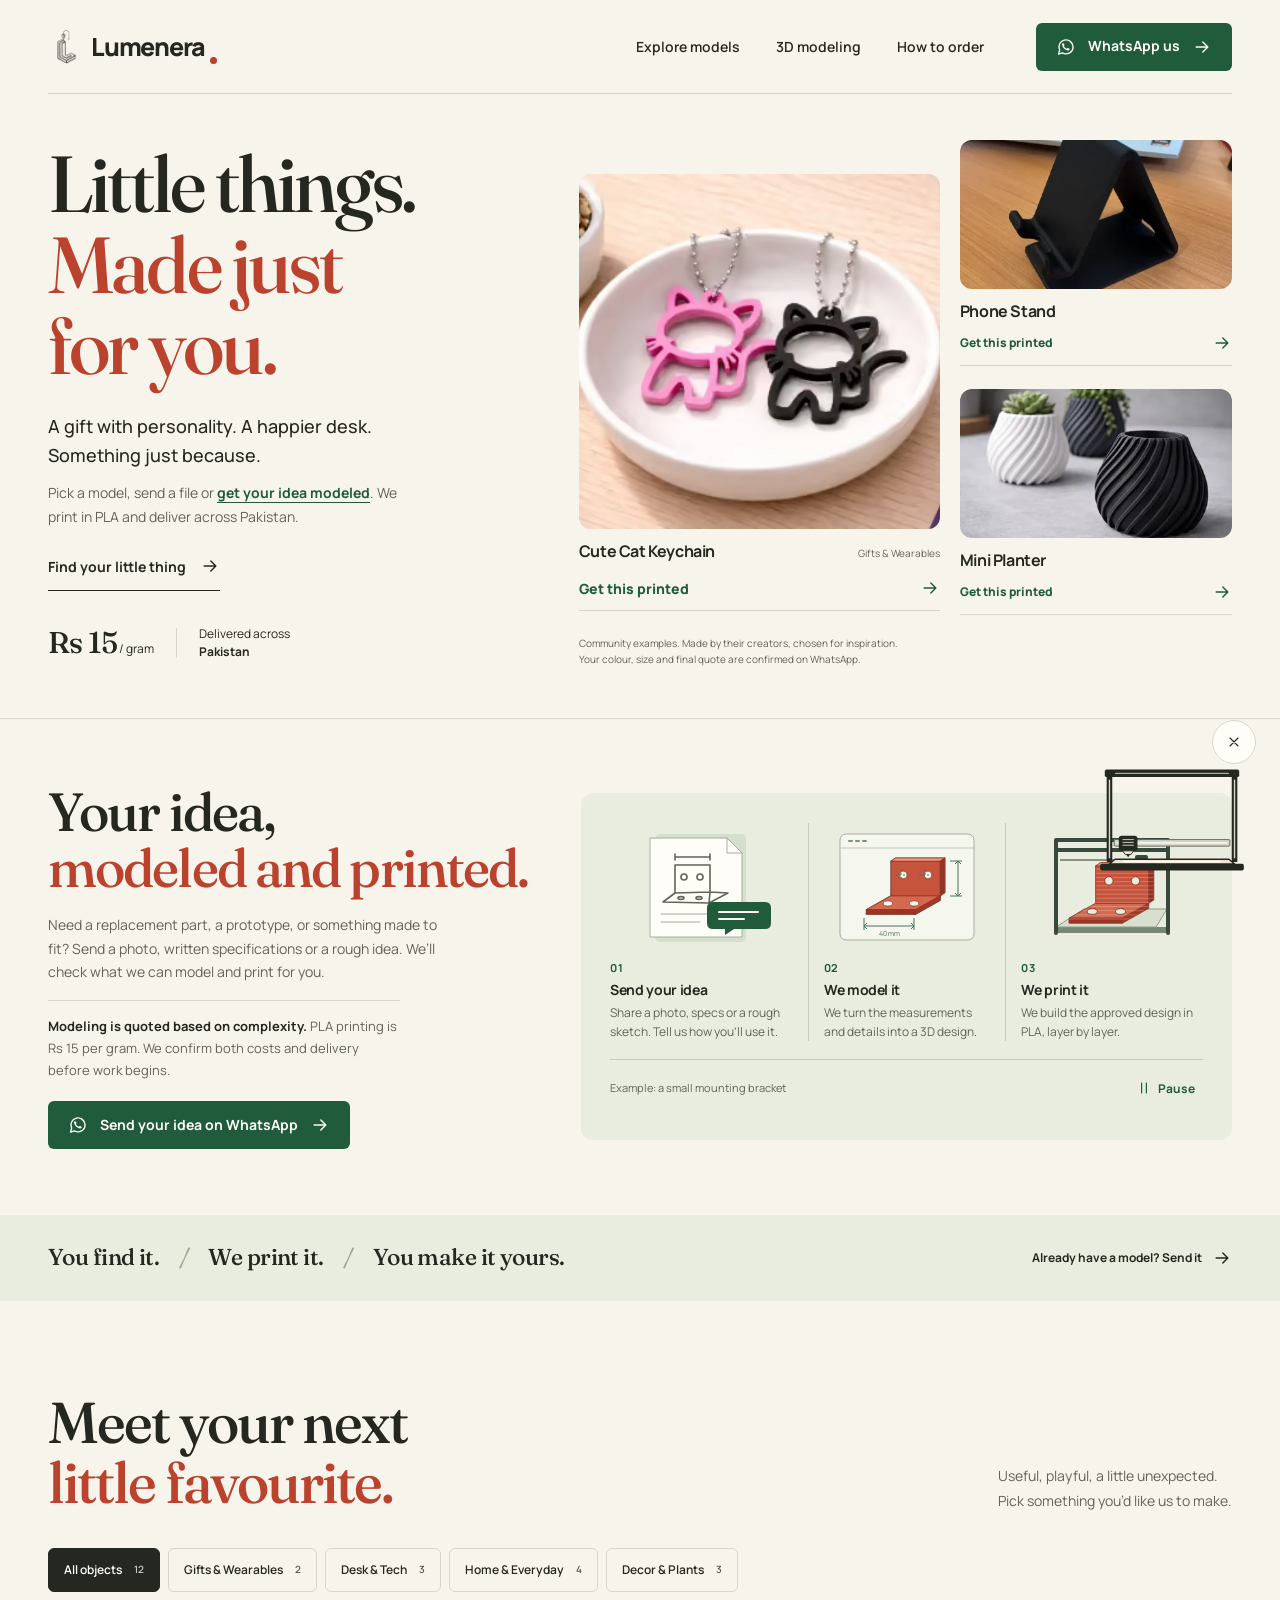
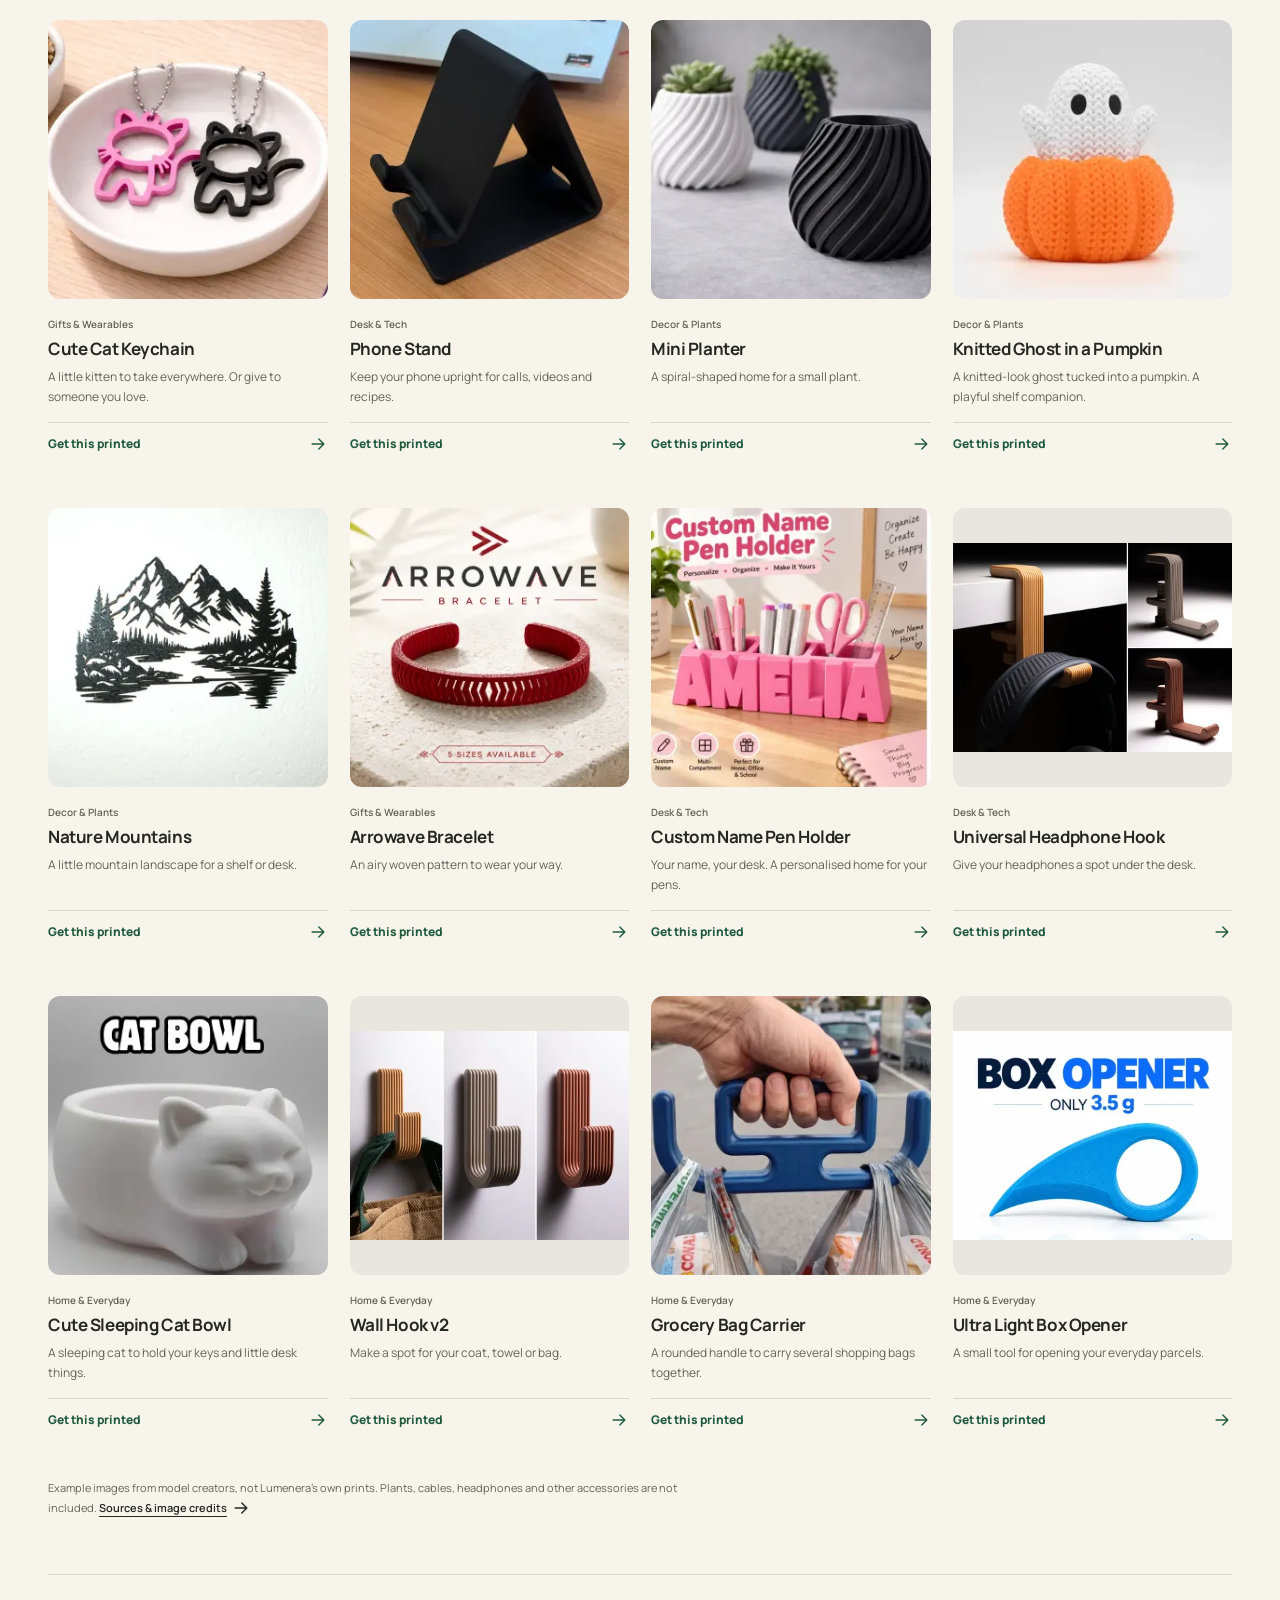
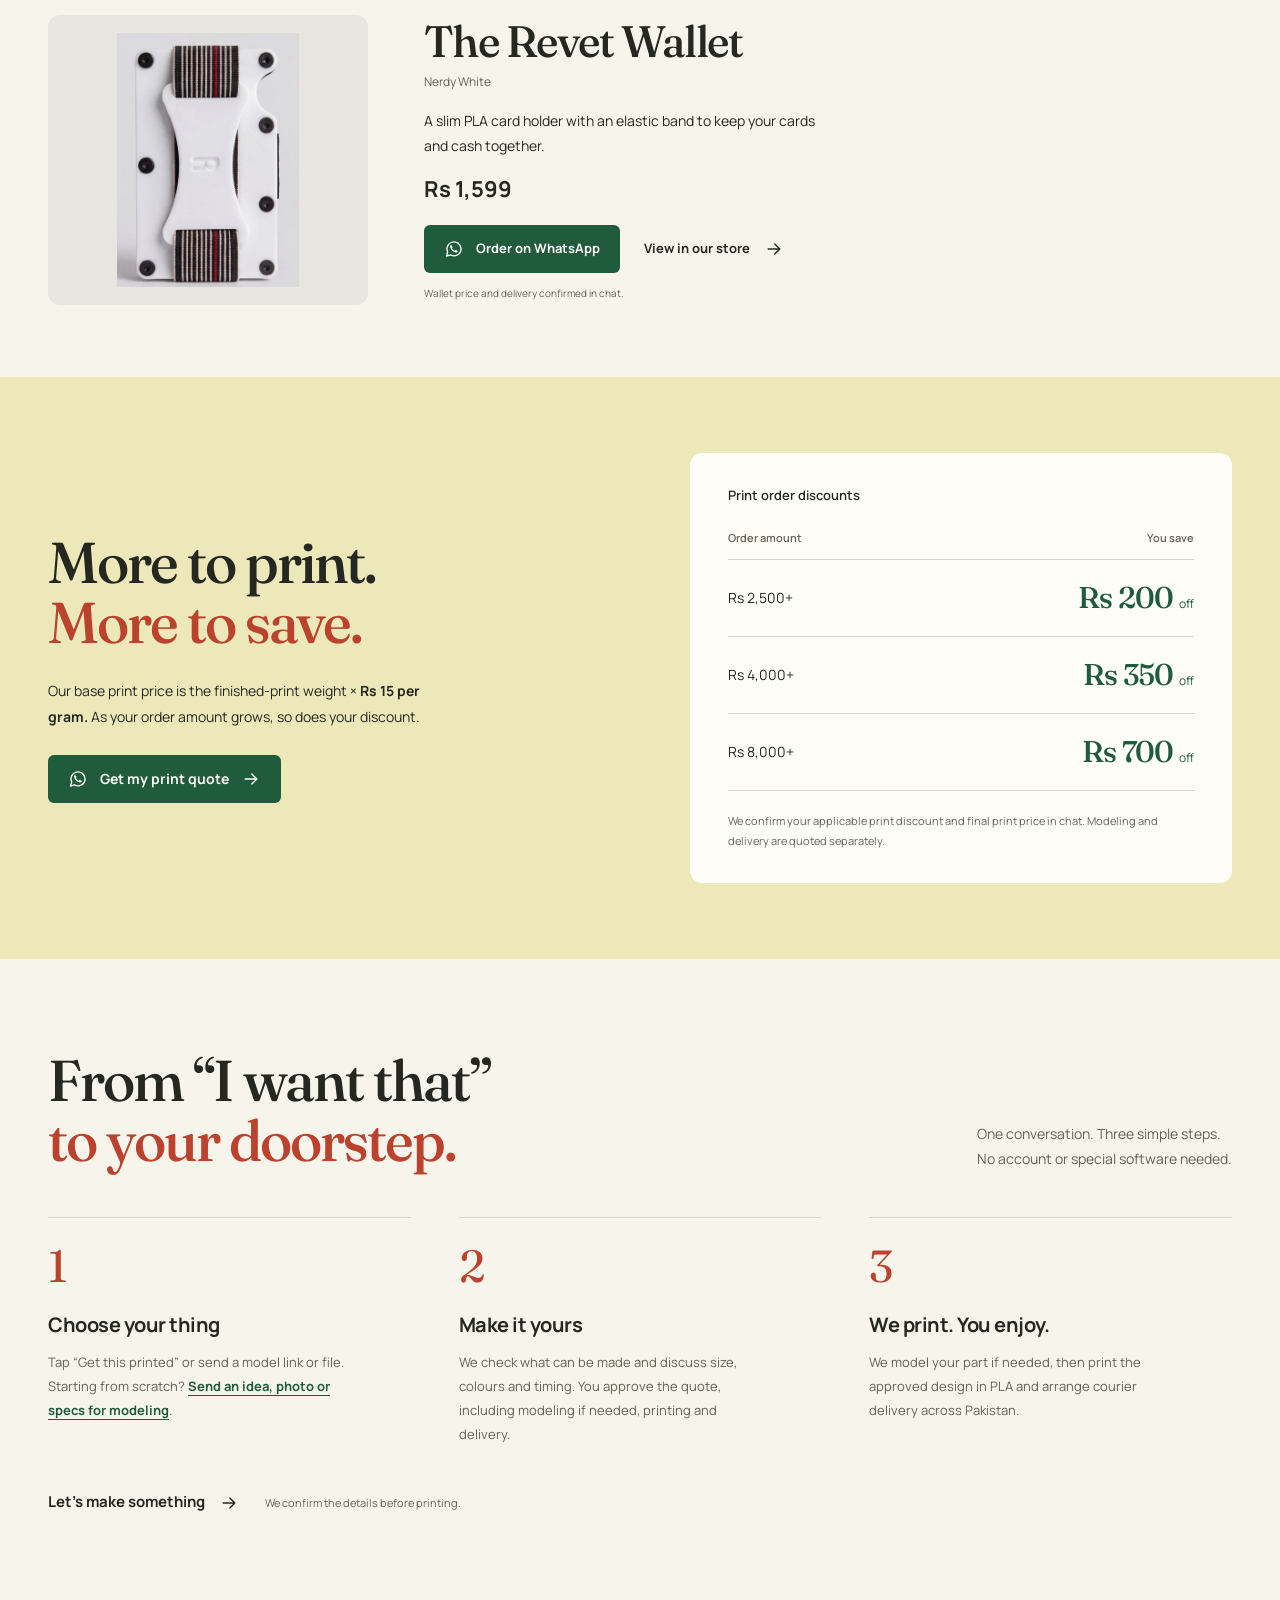
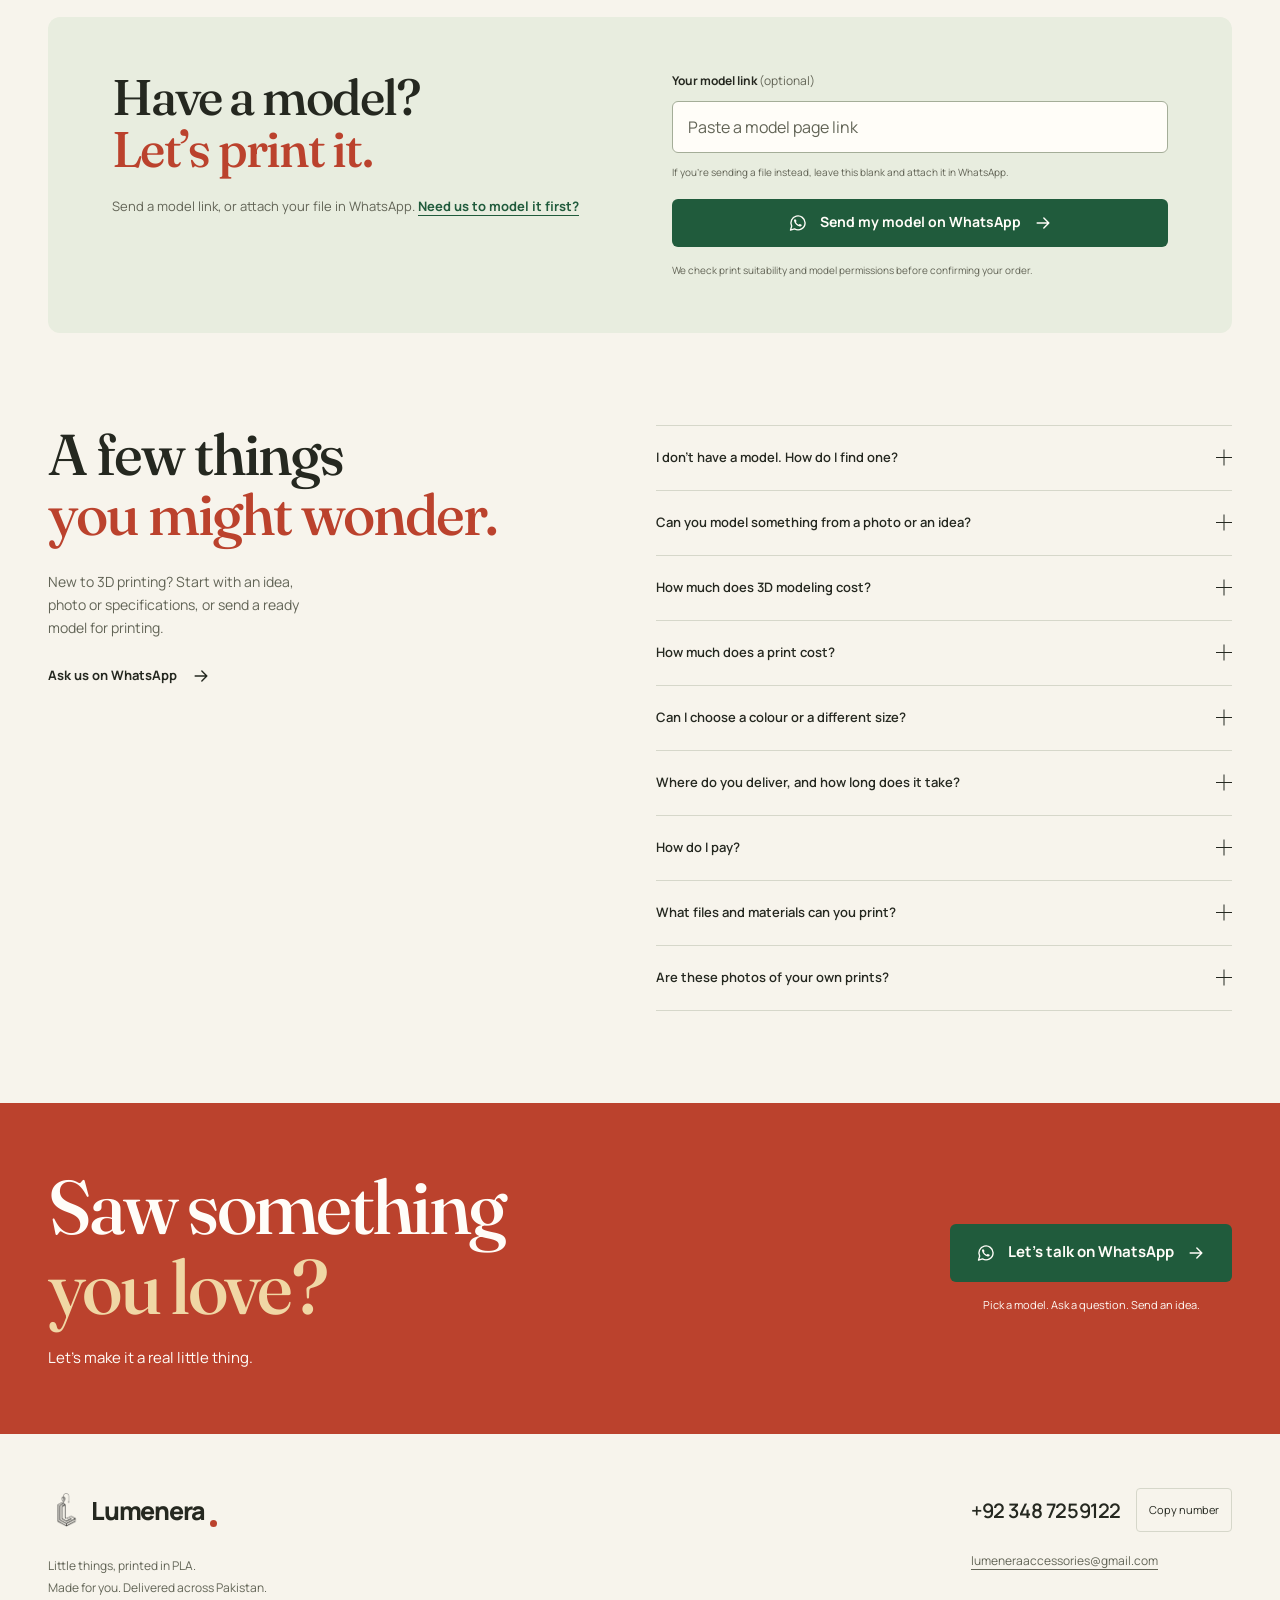
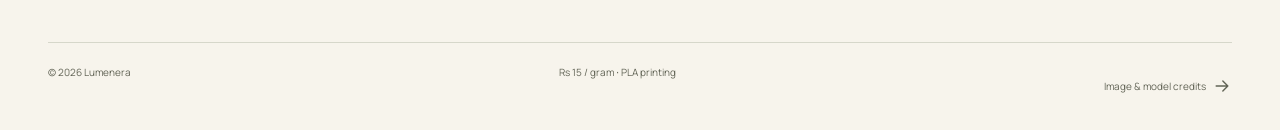
==== commit 5e08737a: "Loop modeling workflow panels independently" ====
--- a/index.html
+++ b/index.html
@@ -19,14 +19,14 @@
  <link rel="icon" href="assets/logo.png">
  <link rel="preload" href="assets/fonts/fraunces.woff2" as="font" type="font/woff2" crossorigin>
  <link rel="preload" href="assets/fonts/manrope.woff2" as="font" type="font/woff2" crossorigin>
- <link rel="stylesheet" href="styles.css?v=20261113-modeling">
+ <link rel="stylesheet" href="styles.css?v=modeling-loops">
  <script type="application/ld+json">{"@context":"https://schema.org","@type":"Service","name":"Lumenera 3D modeling and PLA printing","serviceType":["3D modeling and printing","PLA 3D printing"],"areaServed":{"@type":"Country","name":"Pakistan"},"provider":{"@type":"Organization","name":"Lumenera","url":"https://transposemat.github.io/lumenera/","telephone":"+92 348 7259122","email":"lumeneraaccessories@gmail.com","logo":"https://transposemat.github.io/lumenera/assets/logo.png"},"description":"Send an idea, reference photos or specifications to get an object modeled and printed, or submit a ready model for PLA printing at Rs 15 per gram. Modeling is quoted based on complexity."}</script>
  <script id="business-config" type="application/json">{"name":"Lumenera","whatsapp":"923487259122","phone":"+92 348 7259122","email":"lumeneraaccessories@gmail.com","rate":15,"discounts":[{"minimum":2500,"amountOff":200},{"minimum":4000,"amountOff":350},{"minimum":8000,"amountOff":700}],"currency":"PKR","material":"PLA","area":"Pakistan","canonical":"https://transposemat.github.io/lumenera/"}</script>
  <script src="script.js?v=20261113-modeling" defer></script>
  <script src="header.js?v=20261013-menu" defer></script>
  <script src="printer.js?v=20261011-header-2" defer></script>
  <script src="printer-drag.js?v=20261011-drag-4" defer></script>
- <script src="modeling.js?v=20261113-modeling" defer></script>
+ <script src="modeling.js?v=modeling-loops" defer></script>
 </head>
 <body>
 <!-- THESIS: A personal object studio: want the thing, tap the thing, have it made.
@@ -87,7 +87,7 @@
  <path d="M24 110V17h112v93M24 27h112" fill="none" stroke="#38493d" stroke-width="4" stroke-linecap="round" stroke-linejoin="round"/>
  <g class="modeling-nozzle"><path d="M28 37h104" stroke="#849481" stroke-width="2"/><rect x="103" y="32" width="13" height="10" rx="2" fill="#38493d"/><path d="m106 42 3.5 5 3.5-5z" fill="#38493d"/></g></svg><div><h3>We print it</h3><p>We build the approved design in PLA, layer by layer.</p></div></li>
     </ol>
-    <figcaption class="modeling-caption"><span>Example: a small mounting bracket</span><button class="modeling-replay" type="button" aria-label="Replay modeling and printing animation" hidden><svg width="16" height="16" viewBox="0 0 20 20" fill="none" stroke="currentColor" stroke-width="1.5" stroke-linecap="round" stroke-linejoin="round" aria-hidden="true"><path d="M4 8a6 6 0 1 1 0 4M4 3v5h5"/></svg>Replay</button></figcaption>
+    <figcaption class="modeling-caption"><span>Example: a small mounting bracket</span><button class="modeling-toggle" type="button" aria-label="Pause workflow animations" hidden><svg width="16" height="16" viewBox="0 0 20 20" fill="none" stroke="currentColor" stroke-width="1.5" stroke-linecap="round" stroke-linejoin="round" aria-hidden="true"><path class="modeling-pause-icon" d="M7 4v12m6-12v12"/><path class="modeling-play-icon" d="m7 4 9 6-9 6z"/></svg><span>Pause</span></button></figcaption>
    </figure>
   </div>
  </section>
--- a/styles.css
+++ b/styles.css
@@ -289,18 +289,22 @@
 .modeling-stage h3::before{content:counter(modeling-step,decimal-leading-zero);display:block;color:var(--green);font-size:11px;font-variant-numeric:tabular-nums;margin-bottom:6px;letter-spacing:.04em}
 .modeling-stage p{font-size:12px;line-height:1.55;color:var(--muted)}
 .modeling-caption{display:flex;align-items:center;justify-content:space-between;gap:12px;border-top:1px solid #c4cebb;margin-top:18px;padding-top:6px;min-height:51px;color:var(--muted);font-size:11px}
-.modeling-replay{display:inline-flex;flex:none;align-items:center;justify-content:center;gap:6px;min-height:44px;padding:4px 8px;border:0;border-radius:6px;background:transparent;color:var(--green);font-size:12px;font-weight:700}
-.modeling-replay:hover{background:var(--white)}
-.modeling-stages.is-playing .modeling-message{animation:modeling-message 4.8s both}
-.modeling-stages.is-playing .modeling-dimensions,.modeling-stages.is-playing .modeling-scene--cad .modeling-bores{animation:modeling-dimensions 4.8s both}
-.modeling-stages.is-playing .modeling-solid{animation:modeling-solid 4.8s both}
-.modeling-stages.is-playing .modeling-printed{animation:modeling-print 4.8s both}
-.modeling-stages.is-playing .modeling-nozzle{animation:modeling-nozzle 4.8s both}
-@keyframes modeling-message{0%{opacity:0;transform:translate(8px,5px)}18%,100%{opacity:1;transform:none}}
-@keyframes modeling-dimensions{0%,21%{opacity:0}41%,100%{opacity:1}}
-@keyframes modeling-solid{0%,40%{opacity:0}58%,100%{opacity:1}}
-@keyframes modeling-print{0%,58%{clip-path:inset(100% 0 0)}58%{animation-timing-function:steps(12,end)}94%,100%{clip-path:inset(0)}}
-@keyframes modeling-nozzle{0%,58%{transform:translateY(43px)}58%{animation-timing-function:steps(12,end)}94%,100%{transform:none}}
+.modeling-toggle{display:inline-flex;flex:none;align-items:center;justify-content:center;gap:6px;min-width:75px;min-height:44px;padding:4px 8px;border:0;border-radius:6px;background:transparent;color:var(--green);font-size:12px;font-weight:700}
+.modeling-toggle:hover{background:var(--white)}
+.modeling-play-icon,.modeling-toggle.is-paused .modeling-pause-icon{display:none}
+.modeling-toggle.is-paused .modeling-play-icon{display:inline}
+@media(prefers-reduced-motion:no-preference){
+ .modeling-stages.is-playing .modeling-message{animation:modeling-message 4.4s infinite}
+ .modeling-stages.is-playing .modeling-dimensions,.modeling-stages.is-playing .modeling-scene--cad .modeling-bores{animation:modeling-dimensions 5.8s infinite}
+ .modeling-stages.is-playing .modeling-solid{animation:modeling-solid 5.8s infinite}
+ .modeling-stages.is-playing .modeling-printed{animation:modeling-print 6.4s linear infinite}
+ .modeling-stages.is-playing .modeling-nozzle{animation:modeling-nozzle 6.4s linear infinite}
+}
+@keyframes modeling-message{0%{opacity:0;transform:translate(8px,5px)}19%,81%{opacity:1;transform:none}100%{opacity:0;transform:translate(8px,5px)}}
+@keyframes modeling-dimensions{0%{opacity:0}24%,83%{opacity:1}100%{opacity:0}}
+@keyframes modeling-solid{0%,23%{opacity:0}44%,81%{opacity:1}100%{opacity:0}}
+@keyframes modeling-print{0%{clip-path:inset(100% 0 0);opacity:1;animation-timing-function:steps(12,end)}57%,82%{clip-path:inset(0);opacity:1}100%{clip-path:inset(0);opacity:0}}
+@keyframes modeling-nozzle{0%{transform:translateY(50px);animation-timing-function:steps(12,end)}57%,82%{transform:translateY(-5px)}100%{transform:translateY(50px)}}
 @media(max-width:900px){.modeling-layout{grid-template-columns:minmax(0,1fr)}.modeling-copy p{max-width:54ch}}
 @media(min-width:701px) and (max-width:850px){.site-header .header{gap:14px}.site-header .nav{gap:14px}.site-header .nav a{font-size:13px;white-space:nowrap}.site-header .header-wa{padding-inline:14px;white-space:nowrap}.header-wa-tail,.site-header .header-wa>svg:last-child{display:none}}
 @media(max-width:700px){.mobile-menu nav{grid-template-columns:repeat(3,minmax(0,1fr));gap:4px}.mobile-menu nav a{padding:6px 3px;text-align:center;font-size:12px;line-height:1.25}}
@@ -311,7 +315,7 @@
  .modeling-scene{margin:0}
  .modeling-stage h3::before{display:inline;margin:0 5px 0 0}
  .modeling-caption{margin-top:8px;justify-content:flex-start}
- .modeling-replay{order:-1}
+ .modeling-toggle{order:-1}
  .modeling-cta{width:100%;padding-inline:10px;gap:7px}
 }
-@media(prefers-reduced-motion:reduce){.modeling-replay{display:none}}
+@media(prefers-reduced-motion:reduce){.modeling-toggle{display:none}}
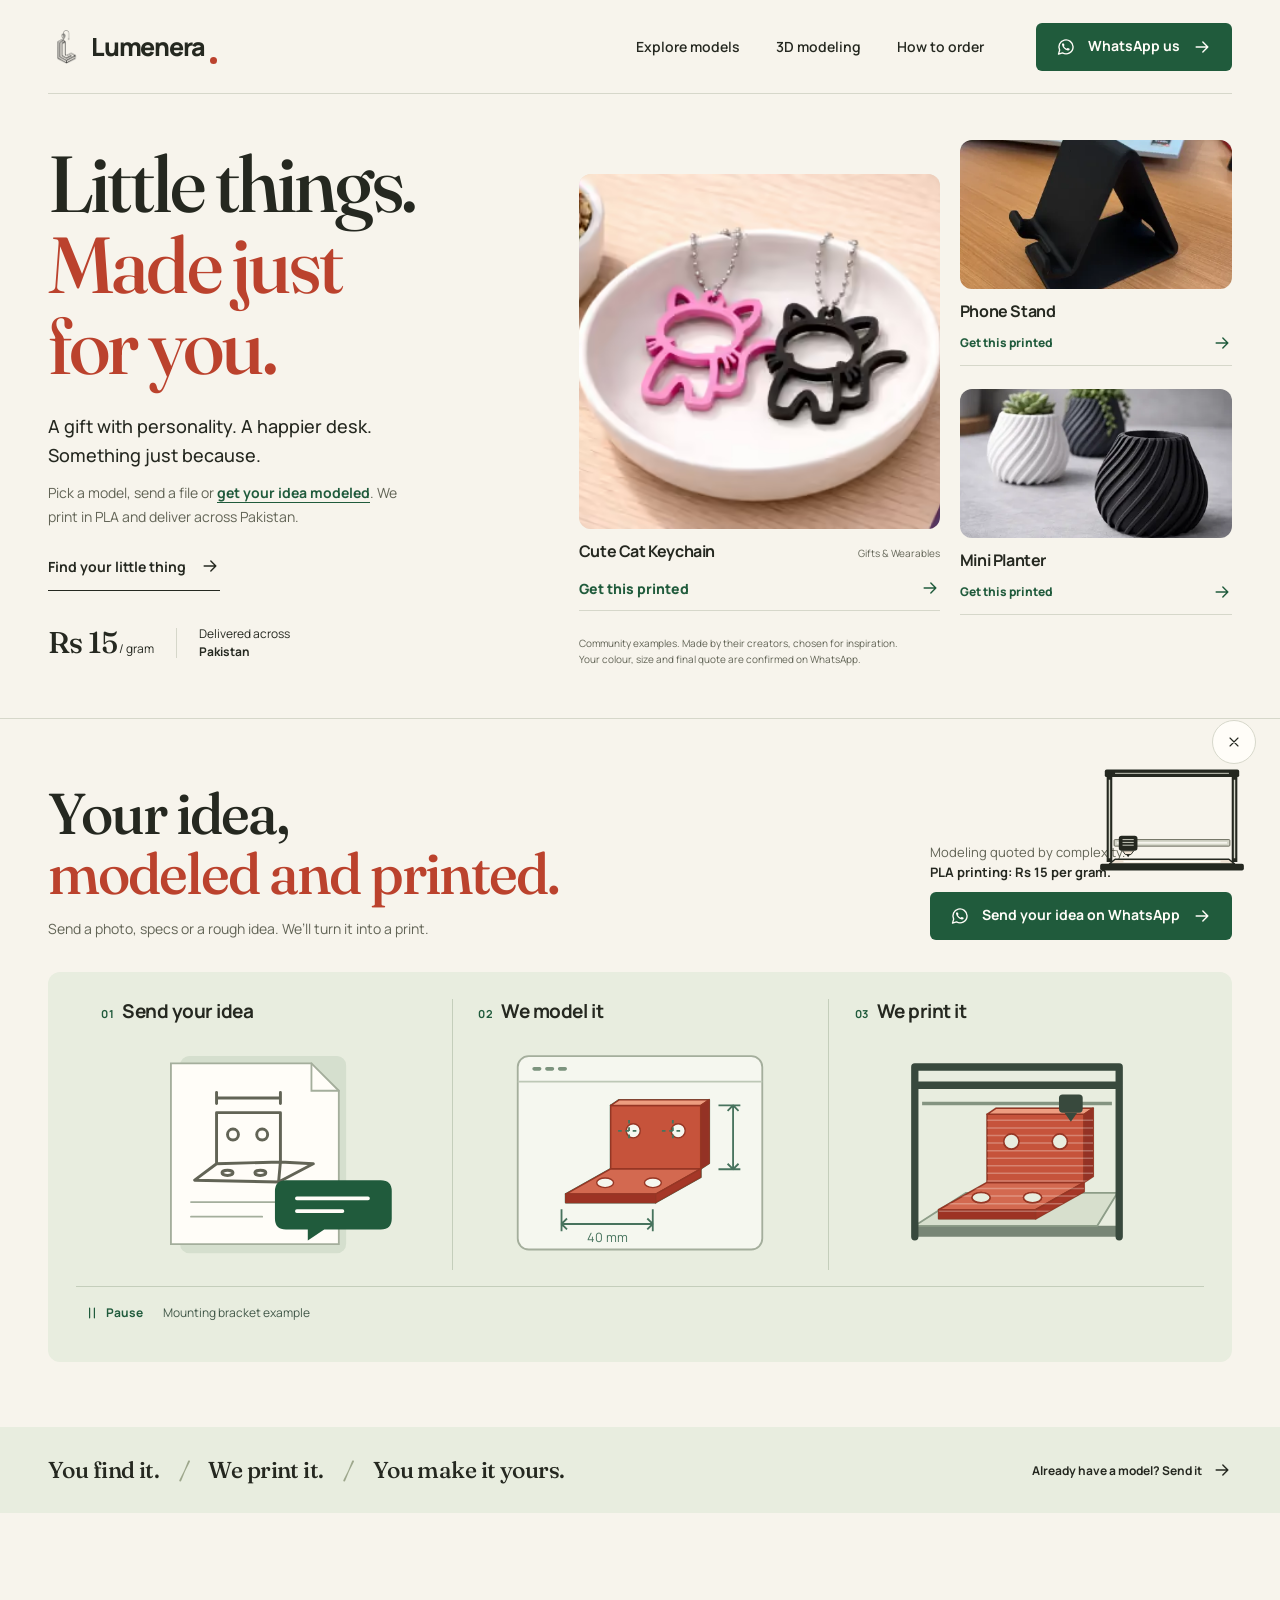
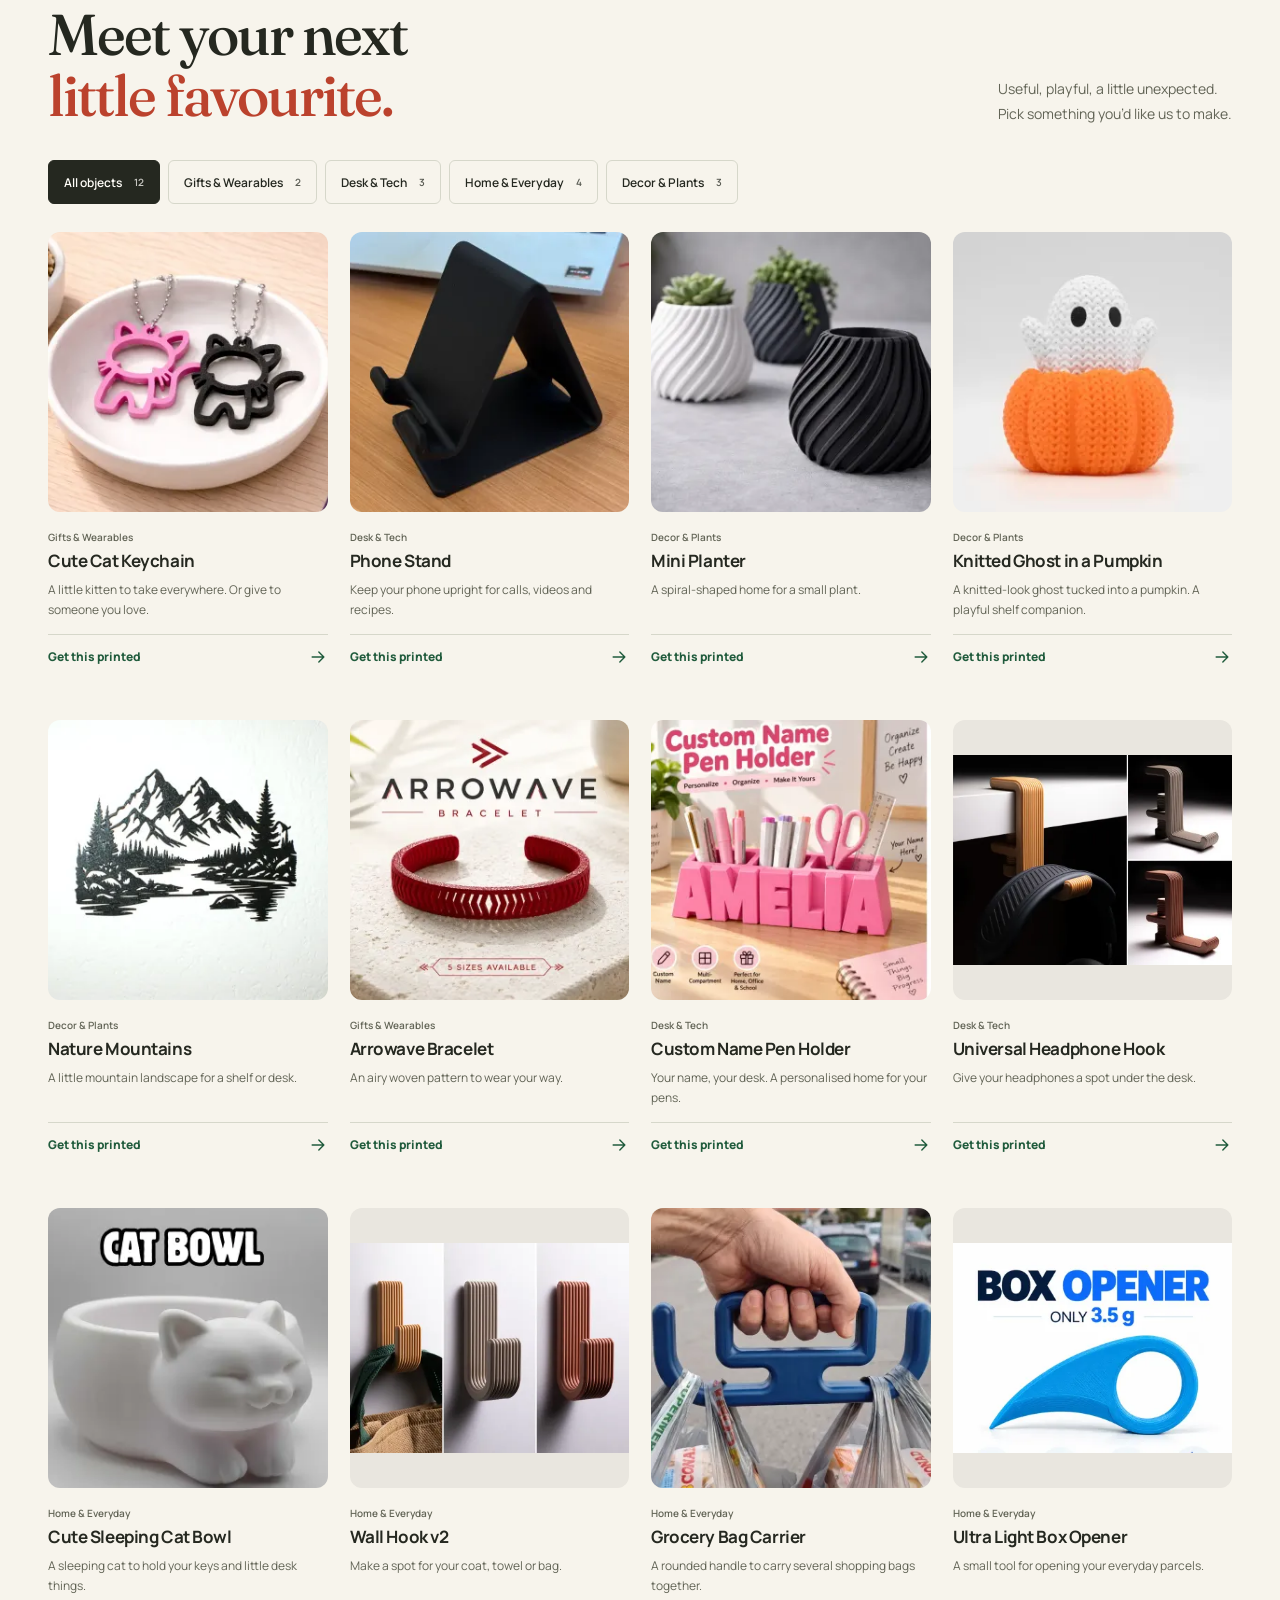
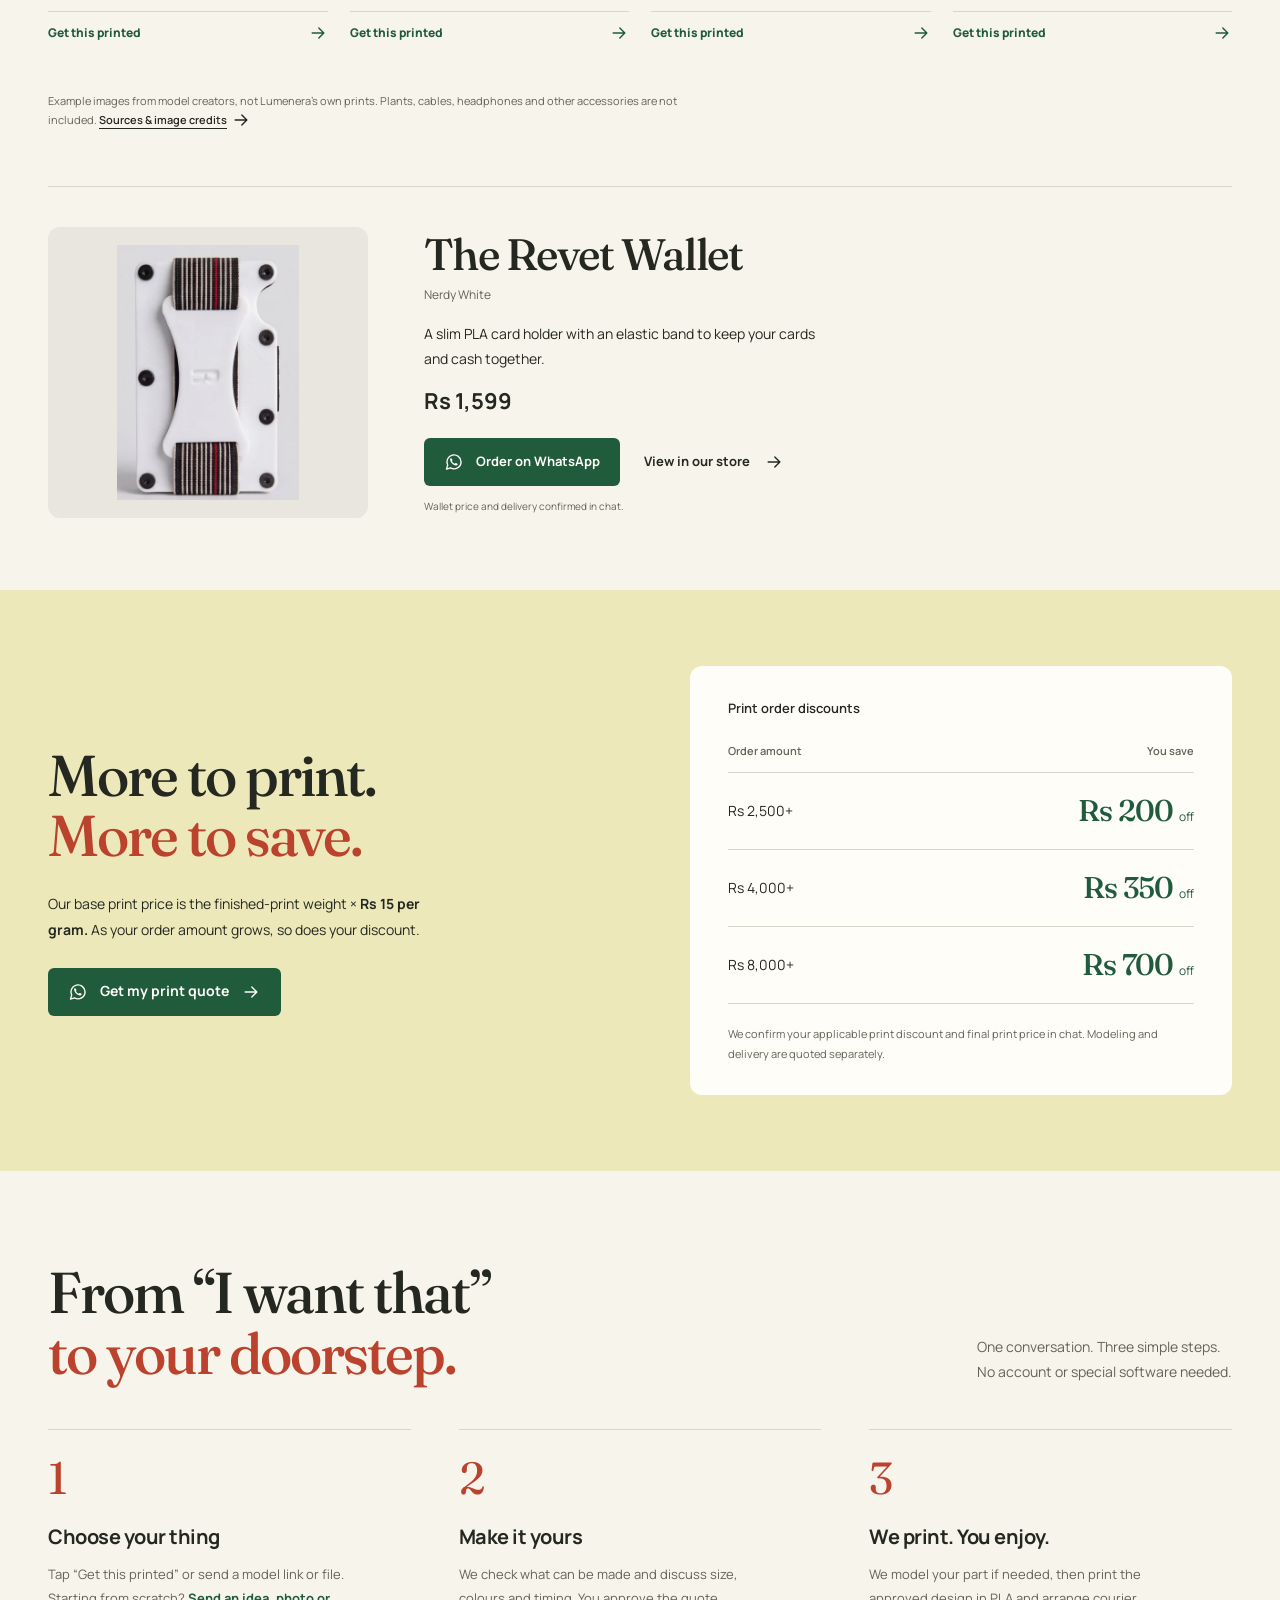
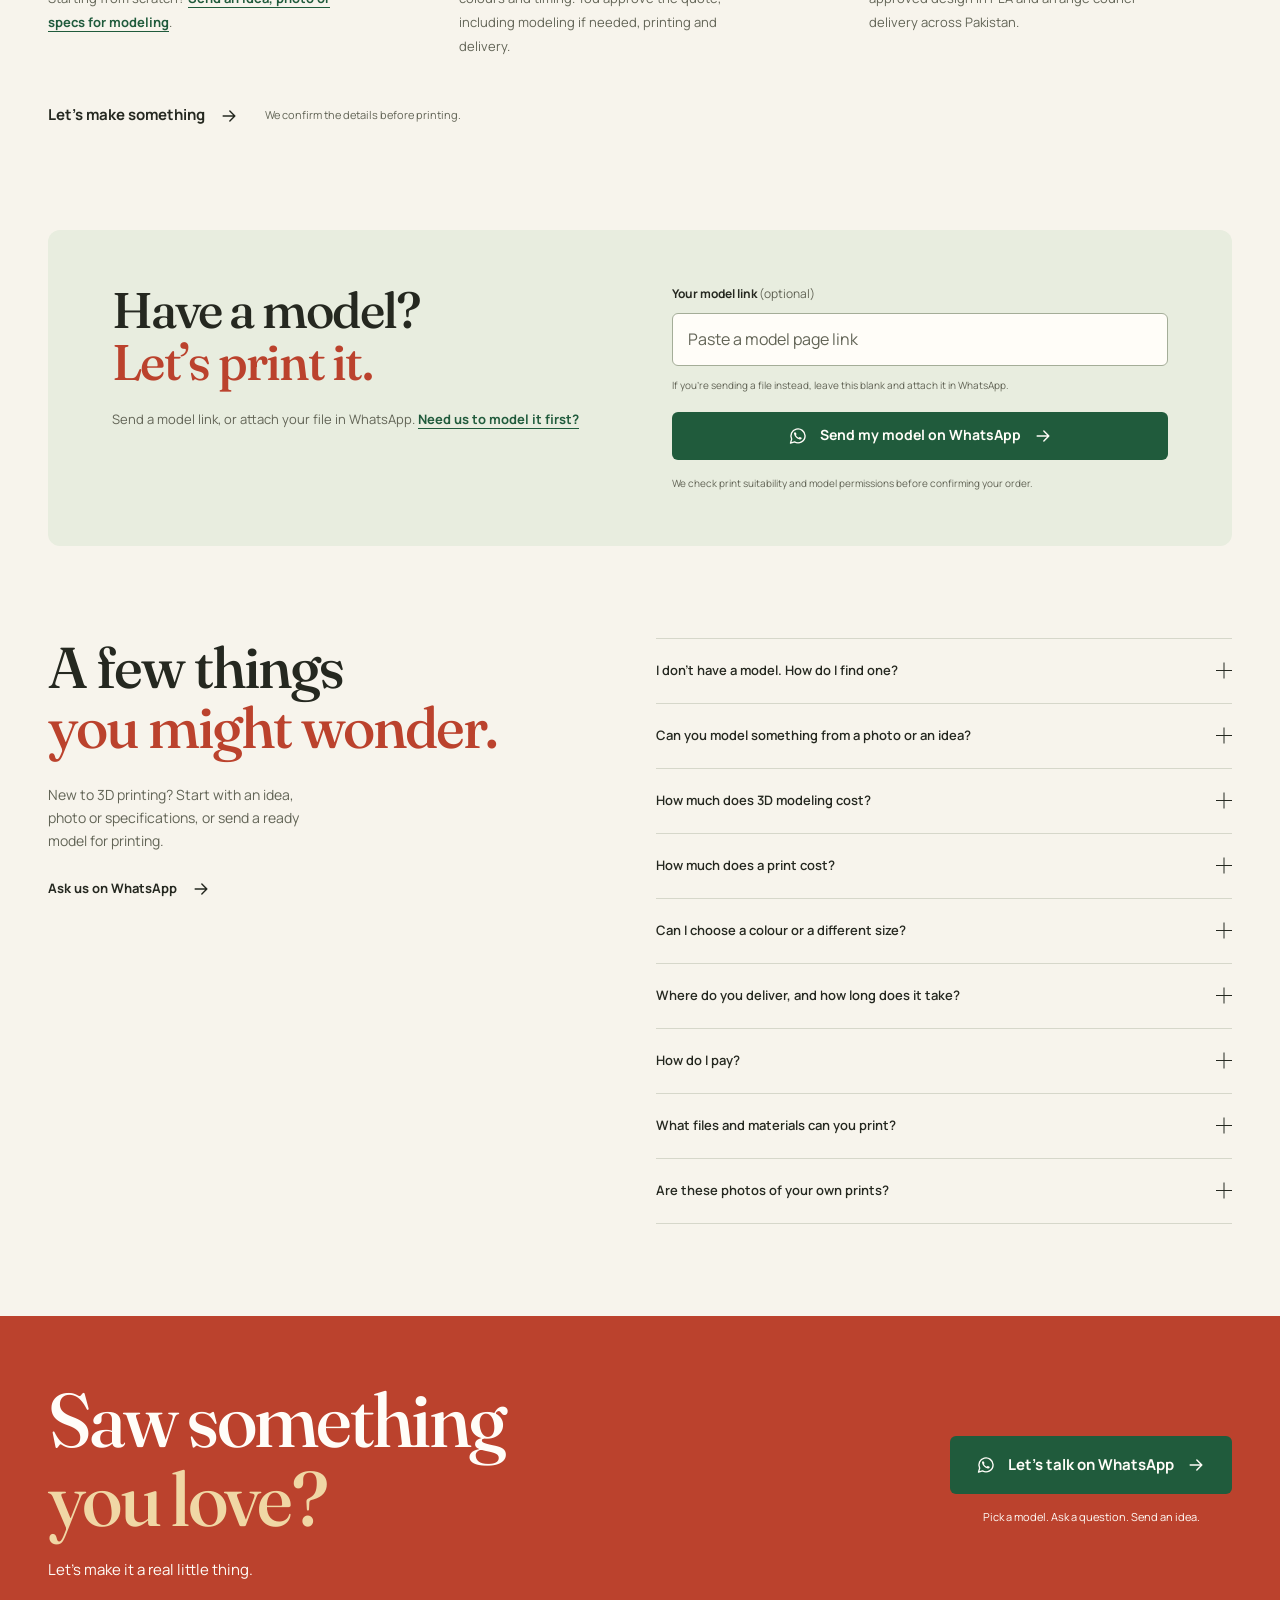
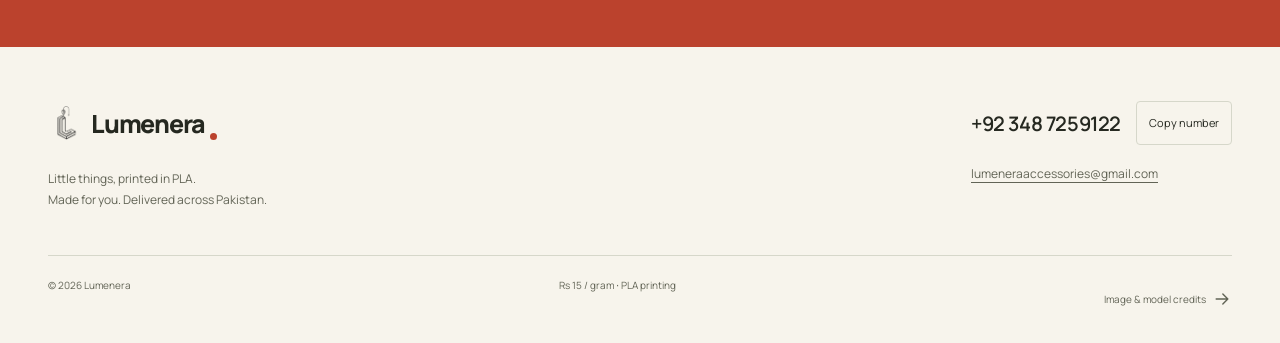
==== commit 94bdf374: "Give the modeling workflow a larger, simpler layout" ====
--- a/index.html
+++ b/index.html
@@ -19,7 +19,7 @@
  <link rel="icon" href="assets/logo.png">
  <link rel="preload" href="assets/fonts/fraunces.woff2" as="font" type="font/woff2" crossorigin>
  <link rel="preload" href="assets/fonts/manrope.woff2" as="font" type="font/woff2" crossorigin>
- <link rel="stylesheet" href="styles.css?v=modeling-loops">
+ <link rel="stylesheet" href="styles.css?v=modeling-studio">
  <script type="application/ld+json">{"@context":"https://schema.org","@type":"Service","name":"Lumenera 3D modeling and PLA printing","serviceType":["3D modeling and printing","PLA 3D printing"],"areaServed":{"@type":"Country","name":"Pakistan"},"provider":{"@type":"Organization","name":"Lumenera","url":"https://transposemat.github.io/lumenera/","telephone":"+92 348 7259122","email":"lumeneraaccessories@gmail.com","logo":"https://transposemat.github.io/lumenera/assets/logo.png"},"description":"Send an idea, reference photos or specifications to get an object modeled and printed, or submit a ready model for PLA printing at Rs 15 per gram. Modeling is quoted based on complexity."}</script>
  <script id="business-config" type="application/json">{"name":"Lumenera","whatsapp":"923487259122","phone":"+92 348 7259122","email":"lumeneraaccessories@gmail.com","rate":15,"discounts":[{"minimum":2500,"amountOff":200},{"minimum":4000,"amountOff":350},{"minimum":8000,"amountOff":700}],"currency":"PKR","material":"PLA","area":"Pakistan","canonical":"https://transposemat.github.io/lumenera/"}</script>
  <script src="script.js?v=20261113-modeling" defer></script>
@@ -61,33 +61,37 @@
  </section>
  <section class="modeling-section" id="modeling" aria-labelledby="modeling-title">
   <div class="modeling-layout wrap">
-   <div class="modeling-copy">
-    <h2 id="modeling-title">Your idea,<br><em>modeled and printed.</em></h2>
-    <p>Need a replacement part, a prototype, or something made to fit? Send a photo, written specifications or a rough idea. We’ll check what we can model and print for you.</p>
-    <p class="modeling-price"><strong>Modeling is quoted based on complexity.</strong> PLA printing is Rs 15 per gram. We confirm both costs and delivery before work begins.</p>
-    <a class="button button--wa modeling-cta" href="https://wa.me/923487259122?text=Hi%20Lumenera!%20I&#39;d%20like%20a%20quote%20for%20modeling%20and%20printing.%0A%0AIdea%20and%20intended%20use%3A%20%0AApproximate%20dimensions%20(if%20known)%3A%20%0AQuantity%3A%20%0ACity%3A%20%0A%0AI%20can%20attach%20reference%20photos%20or%20specifications%20here.%20Please%20confirm%20the%20modeling%20price%2C%20print%20price%20and%20delivery." target="_blank" rel="noopener noreferrer"><svg width="20" height="20" viewBox="0 0 24 24" fill="none" aria-hidden="true"><path d="M20.5 11.7a8.5 8.5 0 0 1-12.7 7.4L3 20.5l1.4-4.7A8.5 8.5 0 1 1 20.5 11.7Z" stroke="currentColor" stroke-width="1.65" stroke-linejoin="round"/><path d="M8.2 7.5c.3-.2.7-.1.9.2l1 1.7c.2.3.1.6-.1.8l-.6.7a6.8 6.8 0 0 0 3.5 3.3l.7-.8c.2-.2.5-.3.8-.1l1.8.9c.3.2.4.5.2.8-.5 1-1.3 1.5-2.4 1.2-3.4-1-5.8-3.4-6.7-6.7-.3-1 .1-1.6.9-2Z" fill="currentColor"/></svg> Send your idea on WhatsApp <svg width="20" height="20" viewBox="0 0 24 24" fill="none" aria-hidden="true"><path d="M5 12h14m-6-6 6 6-6 6" stroke="currentColor" stroke-width="1.7" stroke-linecap="round" stroke-linejoin="round"/></svg></a>
+   <div class="modeling-intro">
+    <div class="modeling-copy">
+     <h2 id="modeling-title">Your idea, <em>modeled and printed.</em></h2>
+     <p>Send a photo, specs or a rough idea. We’ll turn it into a print.</p>
+    </div>
+    <div class="modeling-action">
+     <p class="modeling-price">Modeling quoted by complexity.<br><strong>PLA printing: Rs 15 per gram.</strong></p>
+     <a class="button button--wa modeling-cta" href="https://wa.me/923487259122?text=Hi%20Lumenera!%20I&#39;d%20like%20a%20quote%20for%20modeling%20and%20printing.%0A%0AIdea%20and%20intended%20use%3A%20%0AApproximate%20dimensions%20(if%20known)%3A%20%0AQuantity%3A%20%0ACity%3A%20%0A%0AI%20can%20attach%20reference%20photos%20or%20specifications%20here.%20Please%20confirm%20the%20modeling%20price%2C%20print%20price%20and%20delivery." target="_blank" rel="noopener noreferrer"><svg width="20" height="20" viewBox="0 0 24 24" fill="none" aria-hidden="true"><path d="M20.5 11.7a8.5 8.5 0 0 1-12.7 7.4L3 20.5l1.4-4.7A8.5 8.5 0 1 1 20.5 11.7Z" stroke="currentColor" stroke-width="1.65" stroke-linejoin="round"/><path d="M8.2 7.5c.3-.2.7-.1.9.2l1 1.7c.2.3.1.6-.1.8l-.6.7a6.8 6.8 0 0 0 3.5 3.3l.7-.8c.2-.2.5-.3.8-.1l1.8.9c.3.2.4.5.2.8-.5 1-1.3 1.5-2.4 1.2-3.4-1-5.8-3.4-6.7-6.7-.3-1 .1-1.6.9-2Z" fill="currentColor"/></svg> Send your idea on WhatsApp <svg width="20" height="20" viewBox="0 0 24 24" fill="none" aria-hidden="true"><path d="M5 12h14m-6-6 6 6-6 6" stroke="currentColor" stroke-width="1.7" stroke-linecap="round" stroke-linejoin="round"/></svg></a>
+    </div>
    </div>
    <figure class="modeling-workflow" aria-label="How a mounting bracket goes from idea to print">
     <ol class="modeling-stages" role="list">
-     <li class="modeling-stage"><svg class="modeling-scene modeling-scene--idea" viewBox="0 0 160 128" width="160" height="128" aria-hidden="true" focusable="false">
+     <li class="modeling-stage"><h3>Send your idea</h3><svg class="modeling-scene modeling-scene--idea" viewBox="0 0 160 128" width="160" height="128" aria-hidden="true" focusable="false">
  <rect x="34" y="11" width="91" height="108" rx="5" fill="#d5dfce"/>
  <path d="M29 15H106L121 30V114H29Z" fill="#fffdf8" stroke="#a4ae9c"/>
  <path d="M106 15V30H121M40 91H103M40 99H79" fill="none" stroke="#a4ae9c" stroke-linecap="round"/>
  <g fill="none" stroke="#626456" stroke-width="1.6" stroke-linejoin="round" stroke-linecap="round"><path d="m42 79 46 1 19-10-18-1V42H54v28zM54 70l35-1m-1 11 1-11"/><circle cx="63" cy="54" r="3"/><circle cx="79" cy="54" r="3"/><ellipse cx="60" cy="75" rx="3" ry="1.4"/><ellipse cx="78" cy="75" rx="3" ry="1.4"/><path d="M54 34h35m-35-3v6m35-6v6"/></g>
- <g class="modeling-message"><path d="M92 79h52q6 0 6 6v15q0 6-6 6h-31l-9 6v-6H92q-6 0-6-6V85q0-6 6-6Z" fill="#205b3c"/><path d="M98 89h39m-39 7h25" fill="none" stroke="#fffdf8" stroke-width="2" stroke-linecap="round"/></g></svg><div><h3>Send your idea</h3><p>Share a photo, specs or a rough sketch. Tell us how you’ll use it.</p></div></li>
-     <li class="modeling-stage"><svg class="modeling-scene modeling-scene--cad" viewBox="0 0 160 128" width="160" height="128" aria-hidden="true" focusable="false">
+ <g class="modeling-message"><path d="M92 79h52q6 0 6 6v15q0 6-6 6h-31l-9 6v-6H92q-6 0-6-6V85q0-6 6-6Z" fill="#205b3c"/><path d="M98 89h39m-39 7h25" fill="none" stroke="#fffdf8" stroke-width="2" stroke-linecap="round"/></g></svg></li>
+     <li class="modeling-stage"><h3>We model it</h3><svg class="modeling-scene modeling-scene--cad" viewBox="0 0 160 128" width="160" height="128" aria-hidden="true" focusable="false">
  <rect x="13" y="11" width="134" height="106" rx="6" fill="#f5f7ef" stroke="#a4ae9c"/>
  <path d="M13 25h134" stroke="#bdc8b6"/><path d="M22 18h3m4 0h3m4 0h3" stroke="#7c947e" stroke-width="2" stroke-linecap="round"/>
  <g transform="translate(17 15) scale(.77)"><g stroke-linejoin="round" stroke-width="1.4"><polygon points="29,93 93,93 125,75 61,75" fill="none" stroke="#47735d"/><polygon points="29,93 93,93 93,99 29,99" fill="none" stroke="#47735d"/><polygon points="93,93 125,75 125,81 93,99" fill="none" stroke="#47735d"/><polygon points="61,75 125,75 125,30 61,30" fill="none" stroke="#47735d"/><polygon points="61,30 125,30 131,26 67,26" fill="none" stroke="#47735d"/><polygon points="125,30 131,26 131,71 125,75" fill="none" stroke="#47735d"/><g class="modeling-bores" fill="none" stroke="#47735d"><circle cx="77" cy="48" r="5"/><circle cx="109" cy="48" r="5"/><ellipse cx="57" cy="85" rx="6" ry="3.4"/><ellipse cx="91" cy="85" rx="6" ry="3.4"/></g></g><g class="modeling-solid"><g stroke-linejoin="round" stroke-width="1"><polygon points="29,93 93,93 125,75 61,75" fill="#d36950" stroke="#963624"/><polygon points="29,93 93,93 93,99 29,99" fill="#9d3324" stroke="#963624"/><polygon points="93,93 125,75 125,81 93,99" fill="#a53727" stroke="#963624"/><polygon points="61,75 125,75 125,30 61,30" fill="#c6533b" stroke="#963624"/><polygon points="61,30 125,30 131,26 67,26" fill="#ed9d80" stroke="#963624"/><polygon points="125,30 131,26 131,71 125,75" fill="#943225" stroke="#963624"/><g fill="#f5f7ef" stroke="#963624"><circle cx="77" cy="48" r="5"/><circle cx="109" cy="48" r="5"/><ellipse cx="57" cy="85" rx="6" ry="3.4"/><ellipse cx="91" cy="85" rx="6" ry="3.4"/></g></g></g></g>
- <g class="modeling-dimensions" stroke="#47735d" stroke-width="1" fill="none"><path d="M37 95v12m50-12v12m-50-4h50m-47-3-3 3 3 3m44-6 3 3-3 3M123 38h12m-12 35h12m-4-35v35m-3-32 3-3 3 3m-6 29 3 3 3-3"/><path d="M68 52h12m-6-6v12m18-6h12m-6-6v12" stroke-dasharray="2 2"/><text x="62" y="113" text-anchor="middle" fill="#47735d" stroke="none" font-size="7">40 mm</text></g></svg><div><h3>We model it</h3><p>We turn the measurements and details into a 3D design.</p></div></li>
-     <li class="modeling-stage"><svg class="modeling-scene modeling-scene--print" viewBox="0 0 160 128" width="160" height="128" aria-hidden="true" focusable="false">
+ <g class="modeling-dimensions" stroke="#47735d" stroke-width="1" fill="none"><path d="M37 95v12m50-12v12m-50-4h50m-47-3-3 3 3 3m44-6 3 3-3 3M123 38h12m-12 35h12m-4-35v35m-3-32 3-3 3 3m-6 29 3 3 3-3"/><path d="M68 52h12m-6-6v12m18-6h12m-6-6v12" stroke-dasharray="2 2"/><text x="62" y="113" text-anchor="middle" fill="#47735d" stroke="none" font-size="7">40 mm</text></g></svg></li>
+     <li class="modeling-stage"><h3>We print it</h3><svg class="modeling-scene modeling-scene--print" viewBox="0 0 160 128" width="160" height="128" aria-hidden="true" focusable="false">
  <defs><clipPath id="modeling-print-shape" clipPathUnits="userSpaceOnUse"><polygon points="29,93 93,93 125,75 61,75"/><polygon points="29,93 93,93 93,99 29,99"/><polygon points="93,93 125,75 125,81 93,99"/><polygon points="61,75 125,75 125,30 61,30"/><polygon points="61,30 125,30 131,26 67,26"/><polygon points="125,30 131,26 131,71 125,75"/></clipPath></defs>
  <path d="M24 104h112v6H24z" fill="#788676"/><path d="m24 104 28-18h83l-11 18z" fill="#d7dfcd" stroke="#8d9d88"/>
  <g transform="translate(13 18) scale(.83)"><g opacity=".24"><g stroke-linejoin="round" stroke-width="1.4"><polygon points="29,93 93,93 125,75 61,75" fill="none" stroke="#47735d"/><polygon points="29,93 93,93 93,99 29,99" fill="none" stroke="#47735d"/><polygon points="93,93 125,75 125,81 93,99" fill="none" stroke="#47735d"/><polygon points="61,75 125,75 125,30 61,30" fill="none" stroke="#47735d"/><polygon points="61,30 125,30 131,26 67,26" fill="none" stroke="#47735d"/><polygon points="125,30 131,26 131,71 125,75" fill="none" stroke="#47735d"/><g class="modeling-bores" fill="none" stroke="#47735d"><circle cx="77" cy="48" r="5"/><circle cx="109" cy="48" r="5"/><ellipse cx="57" cy="85" rx="6" ry="3.4"/><ellipse cx="91" cy="85" rx="6" ry="3.4"/></g></g></g><g class="modeling-printed"><g stroke-linejoin="round" stroke-width="1"><polygon points="29,93 93,93 125,75 61,75" fill="#d36950" stroke="#963624"/><polygon points="29,93 93,93 93,99 29,99" fill="#9d3324" stroke="#963624"/><polygon points="93,93 125,75 125,81 93,99" fill="#a53727" stroke="#963624"/><polygon points="61,75 125,75 125,30 61,30" fill="#c6533b" stroke="#963624"/><polygon points="61,30 125,30 131,26 67,26" fill="#ed9d80" stroke="#963624"/><polygon points="125,30 131,26 131,71 125,75" fill="#943225" stroke="#963624"/><g fill="#e8eddf" stroke="#963624"><circle cx="77" cy="48" r="5"/><circle cx="109" cy="48" r="5"/><ellipse cx="57" cy="85" rx="6" ry="3.4"/><ellipse cx="91" cy="85" rx="6" ry="3.4"/></g></g><path d="M25 34h112m-112 5h112m-112 5h112m-112 5h112m-112 5h112m-112 5h112m-112 5h112m-112 5h112m-112 5h112m-112 5h112m-112 5h112m-112 5h112m-112 5h112" clip-path="url(#modeling-print-shape)" stroke="#fffdf8" stroke-opacity=".28" stroke-width="1"/><g fill="#e8eddf" stroke="#963624"><circle cx="77" cy="48" r="5"/><circle cx="109" cy="48" r="5"/><ellipse cx="57" cy="85" rx="6" ry="3.4"/><ellipse cx="91" cy="85" rx="6" ry="3.4"/></g></g></g>
  <path d="M24 110V17h112v93M24 27h112" fill="none" stroke="#38493d" stroke-width="4" stroke-linecap="round" stroke-linejoin="round"/>
- <g class="modeling-nozzle"><path d="M28 37h104" stroke="#849481" stroke-width="2"/><rect x="103" y="32" width="13" height="10" rx="2" fill="#38493d"/><path d="m106 42 3.5 5 3.5-5z" fill="#38493d"/></g></svg><div><h3>We print it</h3><p>We build the approved design in PLA, layer by layer.</p></div></li>
+ <g class="modeling-nozzle"><path d="M28 37h104" stroke="#849481" stroke-width="2"/><rect x="103" y="32" width="13" height="10" rx="2" fill="#38493d"/><path d="m106 42 3.5 5 3.5-5z" fill="#38493d"/></g></svg></li>
     </ol>
-    <figcaption class="modeling-caption"><span>Example: a small mounting bracket</span><button class="modeling-toggle" type="button" aria-label="Pause workflow animations" hidden><svg width="16" height="16" viewBox="0 0 20 20" fill="none" stroke="currentColor" stroke-width="1.5" stroke-linecap="round" stroke-linejoin="round" aria-hidden="true"><path class="modeling-pause-icon" d="M7 4v12m6-12v12"/><path class="modeling-play-icon" d="m7 4 9 6-9 6z"/></svg><span>Pause</span></button></figcaption>
+    <figcaption class="modeling-caption"><button class="modeling-toggle" type="button" aria-label="Pause workflow animations" hidden><svg width="16" height="16" viewBox="0 0 20 20" fill="none" stroke="currentColor" stroke-width="1.5" stroke-linecap="round" stroke-linejoin="round" aria-hidden="true"><path class="modeling-pause-icon" d="M7 4v12m6-12v12"/><path class="modeling-play-icon" d="m7 4 9 6-9 6z"/></svg><span>Pause</span></button><span>Mounting bracket example</span></figcaption>
    </figure>
   </div>
  </section>
--- a/styles.css
+++ b/styles.css
@@ -272,23 +272,22 @@
 /* From the brief to the bed: one continuous illustrated bracket. */
 .hero-explain a,.modeling-route{color:var(--green);font-weight:700}
 .modeling-section{border-top:1px solid var(--line);padding-block:clamp(42px,5.1vw,76px)}
-.modeling-layout{display:grid;grid-template-columns:minmax(0,.85fr) minmax(0,1.15fr);gap:clamp(24px,4vw,64px);align-items:center}
-.modeling-copy h2{font-size:clamp(35px,4.2vw,61px);text-wrap:balance}
-.modeling-copy p{margin-top:16px;max-width:44ch;color:var(--muted);font-size:14px;line-height:1.7}
-.modeling-copy .modeling-price{padding-top:14px;border-top:1px solid var(--line);font-size:13px}
+.modeling-intro{display:flex;align-items:end;justify-content:space-between;gap:18px 32px;margin-bottom:clamp(20px,2.5vw,36px)}
+.modeling-copy h2{font-size:clamp(36px,4.5vw,62px);text-wrap:balance}
+.modeling-copy h2 em{display:block}
+.modeling-copy p{margin-top:12px;color:var(--muted);font-size:14px}
+.modeling-action{flex:none}
+.modeling-price{color:var(--muted);font-size:13px;line-height:1.55}
 .modeling-price strong{color:var(--ink)}
-.modeling-cta{margin-top:20px;text-align:center}
-.modeling-workflow{min-width:0;margin:0;background:var(--sage);border-radius:var(--radius);padding:clamp(16px,2.3vw,32px)}
+.modeling-cta{margin-top:10px;text-align:center}
+.modeling-workflow{min-width:0;margin:0;background:var(--sage);border-radius:var(--radius);padding:clamp(14px,2.15vw,30px)}
 .modeling-stages{list-style:none;display:grid;grid-template-columns:repeat(3,minmax(0,1fr));gap:0;margin:0;padding:0;counter-reset:modeling-step}
-.modeling-stage{min-width:0;padding-inline:clamp(8px,1.2vw,16px);counter-increment:modeling-step}
+.modeling-stage{min-width:0;padding-inline:clamp(10px,2vw,28px);counter-increment:modeling-step}
 .modeling-stage:not(:first-child){border-inline-start:1px solid #c4cebb}
-.modeling-stage:first-child{padding-inline-start:0}
-.modeling-stage:last-child{padding-inline-end:0}
-.modeling-scene{width:100%;height:auto;max-width:160px;display:block;margin:0 auto 10px;overflow:visible}
-.modeling-stage h3{font-size:14px;line-height:1.3;margin-bottom:5px}
-.modeling-stage h3::before{content:counter(modeling-step,decimal-leading-zero);display:block;color:var(--green);font-size:11px;font-variant-numeric:tabular-nums;margin-bottom:6px;letter-spacing:.04em}
-.modeling-stage p{font-size:12px;line-height:1.55;color:var(--muted)}
-.modeling-caption{display:flex;align-items:center;justify-content:space-between;gap:12px;border-top:1px solid #c4cebb;margin-top:18px;padding-top:6px;min-height:51px;color:var(--muted);font-size:11px}
+.modeling-scene{width:100%;height:auto;max-width:292px;display:block;margin:12px auto 0;overflow:visible}
+.modeling-stage h3{display:flex;align-items:baseline;gap:8px;font-size:clamp(14px,1.5vw,19px);line-height:1.3}
+.modeling-stage h3::before{content:counter(modeling-step,decimal-leading-zero);color:var(--green);font-size:11px;font-variant-numeric:tabular-nums;letter-spacing:.04em}
+.modeling-caption{display:flex;align-items:center;gap:12px;border-top:1px solid #c4cebb;margin-top:16px;padding-top:4px;min-height:30px;color:#43594a;font-size:12px}
 .modeling-toggle{display:inline-flex;flex:none;align-items:center;justify-content:center;gap:6px;min-width:75px;min-height:44px;padding:4px 8px;border:0;border-radius:6px;background:transparent;color:var(--green);font-size:12px;font-weight:700}
 .modeling-toggle:hover{background:var(--white)}
 .modeling-play-icon,.modeling-toggle.is-paused .modeling-pause-icon{display:none}
@@ -305,17 +304,19 @@
 @keyframes modeling-solid{0%,23%{opacity:0}44%,81%{opacity:1}100%{opacity:0}}
 @keyframes modeling-print{0%{clip-path:inset(100% 0 0);opacity:1;animation-timing-function:steps(12,end)}57%,82%{clip-path:inset(0);opacity:1}100%{clip-path:inset(0);opacity:0}}
 @keyframes modeling-nozzle{0%{transform:translateY(50px);animation-timing-function:steps(12,end)}57%,82%{transform:translateY(-5px)}100%{transform:translateY(50px)}}
-@media(max-width:900px){.modeling-layout{grid-template-columns:minmax(0,1fr)}.modeling-copy p{max-width:54ch}}
 @media(min-width:701px) and (max-width:850px){.site-header .header{gap:14px}.site-header .nav{gap:14px}.site-header .nav a{font-size:13px;white-space:nowrap}.site-header .header-wa{padding-inline:14px;white-space:nowrap}.header-wa-tail,.site-header .header-wa>svg:last-child{display:none}}
 @media(max-width:700px){.mobile-menu nav{grid-template-columns:repeat(3,minmax(0,1fr));gap:4px}.mobile-menu nav a{padding:6px 3px;text-align:center;font-size:12px;line-height:1.25}}
-@media(max-width:540px){
+@media(max-width:650px){
+ .modeling-intro{display:block}
+ .modeling-action{margin-top:14px}
  .modeling-stages{display:block}
- .modeling-stage,.modeling-stage:first-child,.modeling-stage:last-child{display:grid;grid-template-columns:minmax(80px,34%) minmax(0,1fr);gap:12px;align-items:center;padding:7px 0}
+ .modeling-stage{display:grid;grid-template-columns:minmax(0,56%) minmax(0,1fr);gap:10px;align-items:center;padding:4px 0}
  .modeling-stage:not(:first-child){border-inline-start:0;border-top:1px solid #c4cebb}
- .modeling-scene{margin:0}
- .modeling-stage h3::before{display:inline;margin:0 5px 0 0}
- .modeling-caption{margin-top:8px;justify-content:flex-start}
- .modeling-toggle{order:-1}
+ .modeling-scene{grid-area:1 / 1;margin:0}
+ .modeling-stage h3{grid-area:1 / 2;display:block}
+ .modeling-stage h3::before{display:block;margin-bottom:5px}
+ .modeling-caption{margin-top:8px}
  .modeling-cta{width:100%;padding-inline:10px;gap:7px}
 }
+@media(max-width:359px){.modeling-cta>svg:last-child{display:none}}
 @media(prefers-reduced-motion:reduce){.modeling-toggle{display:none}}
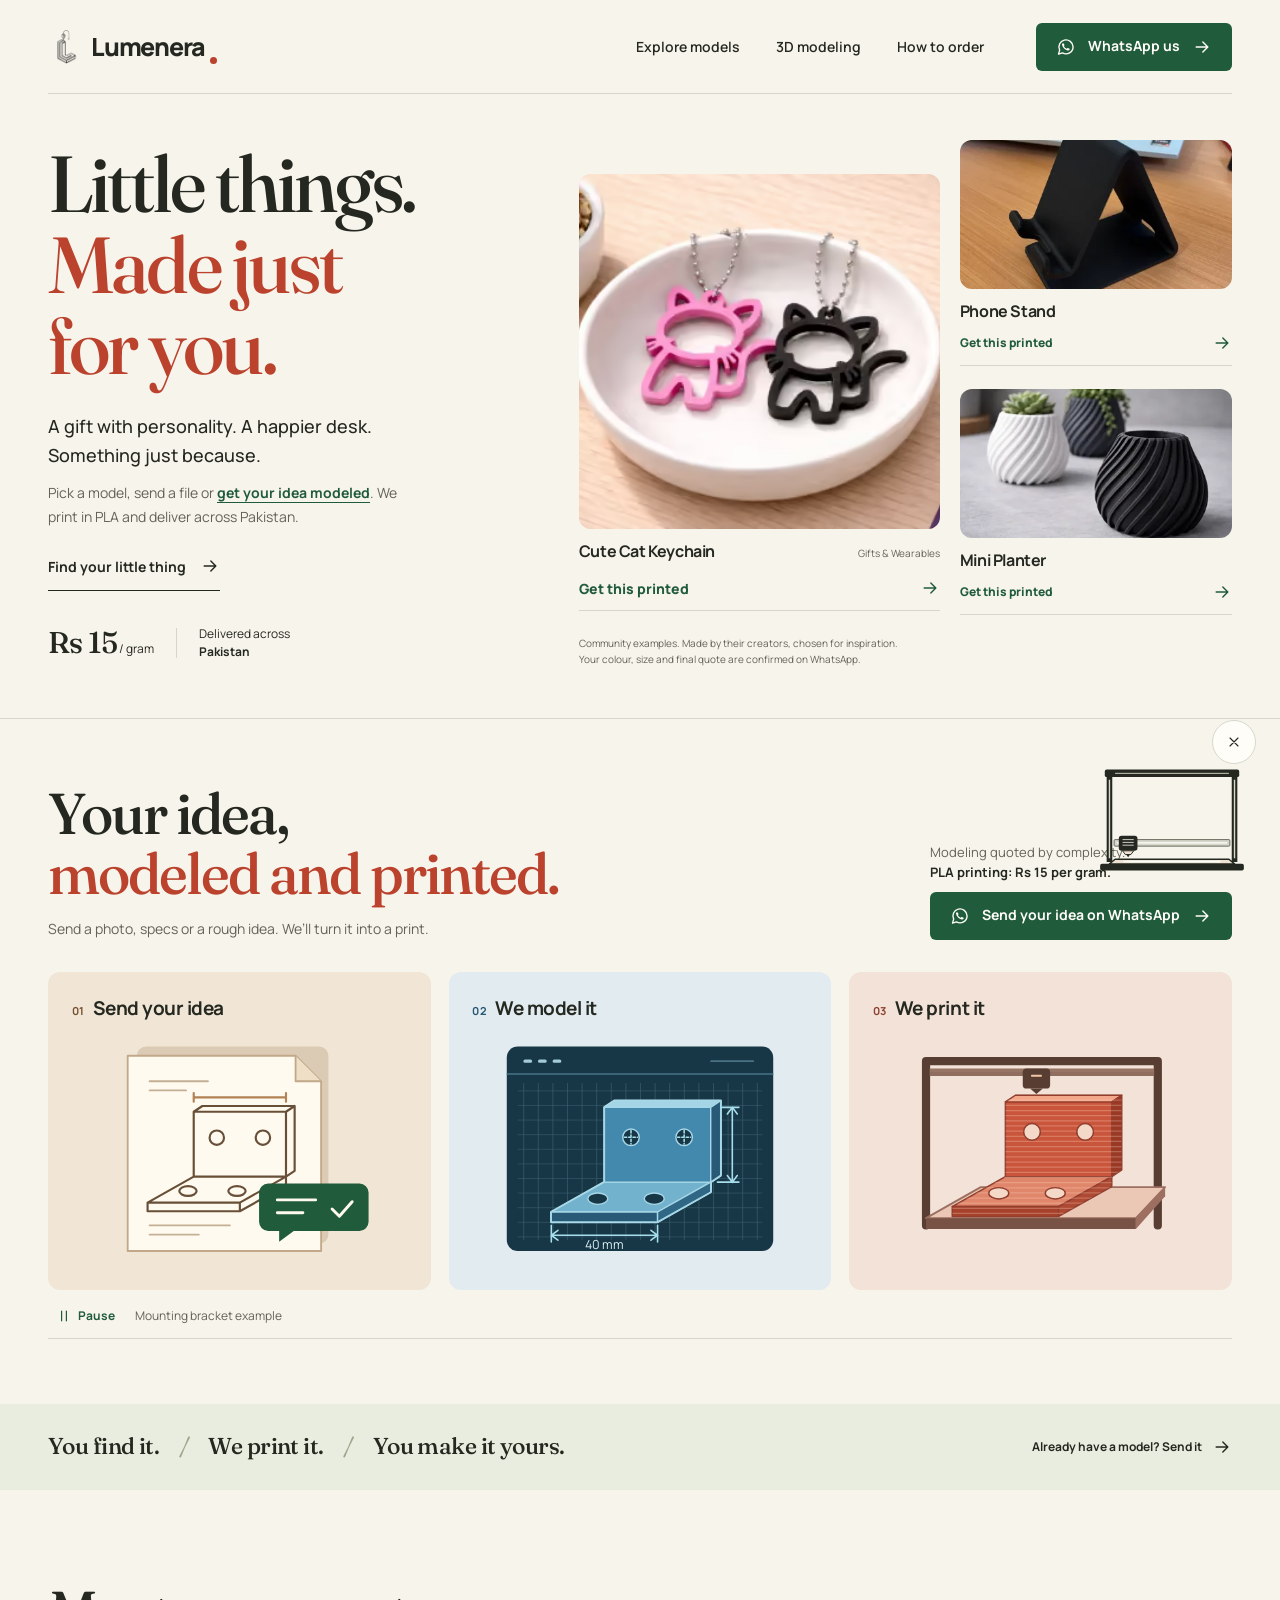
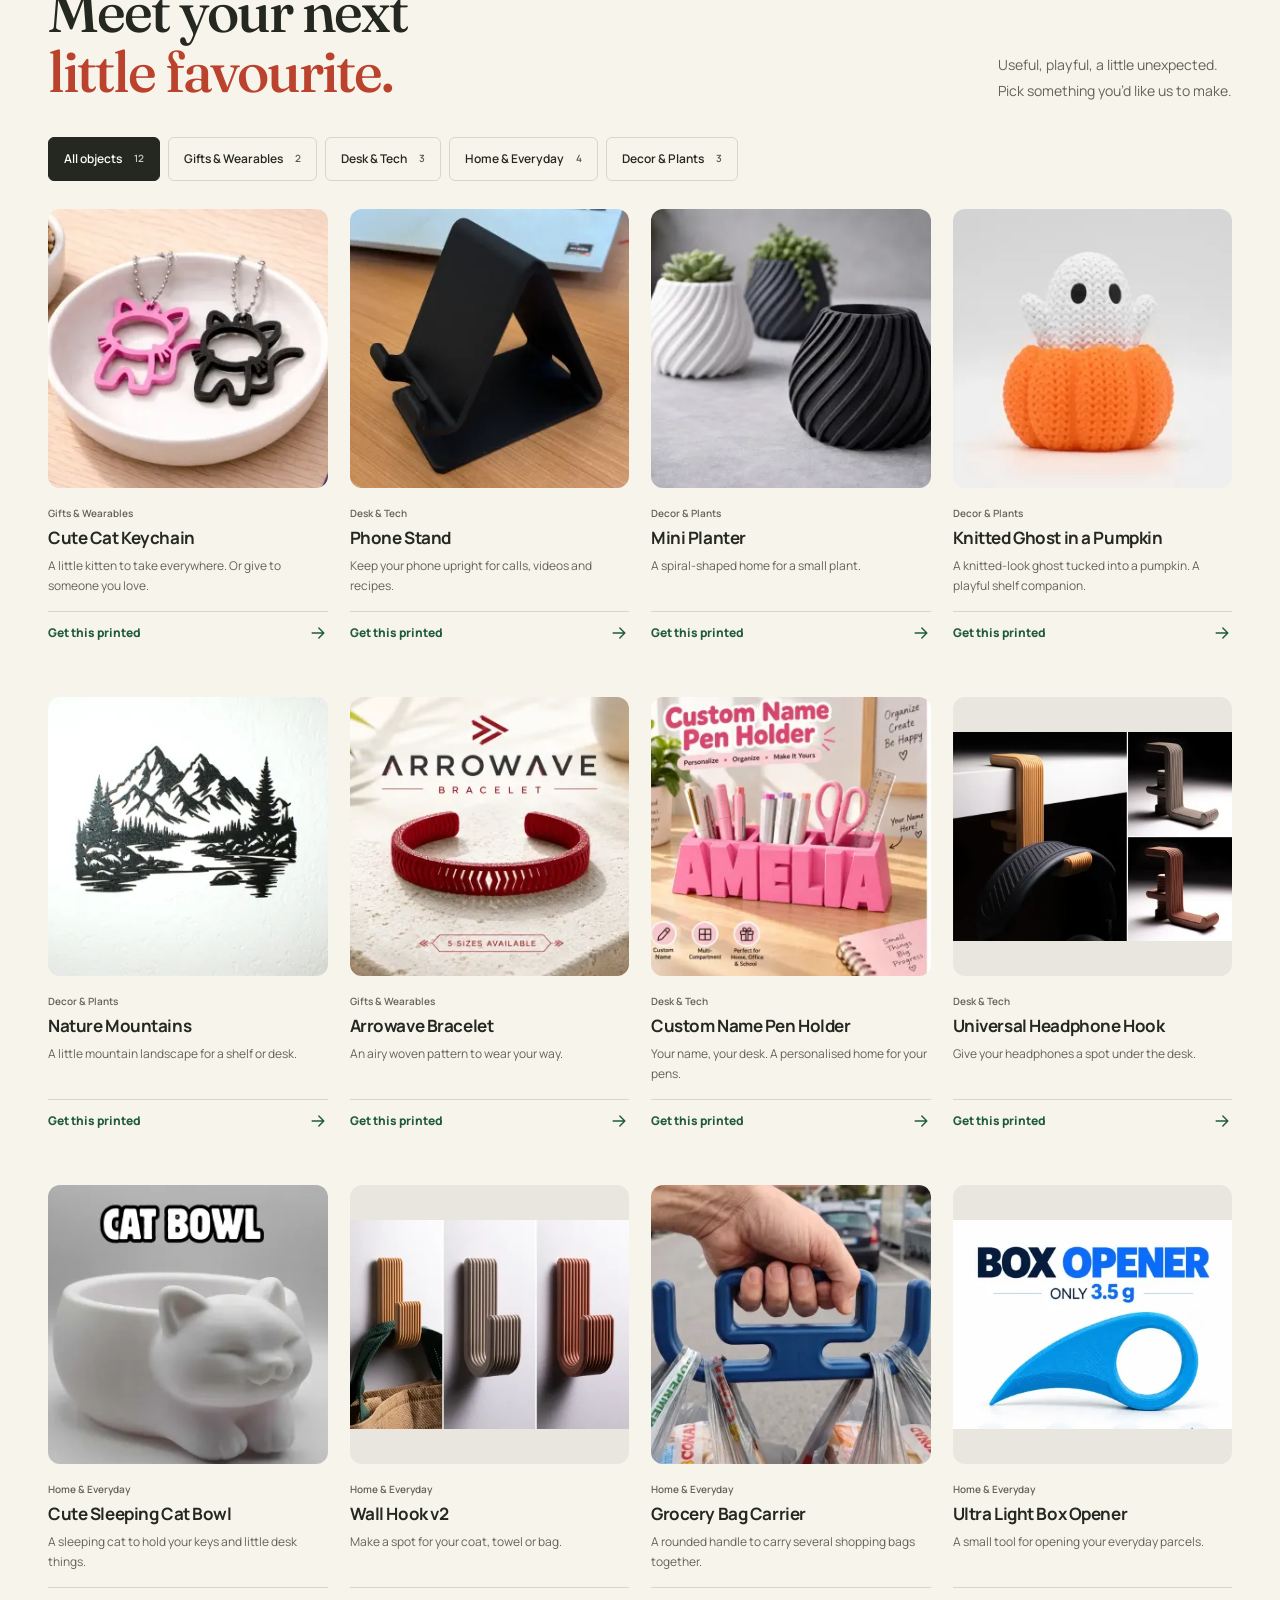
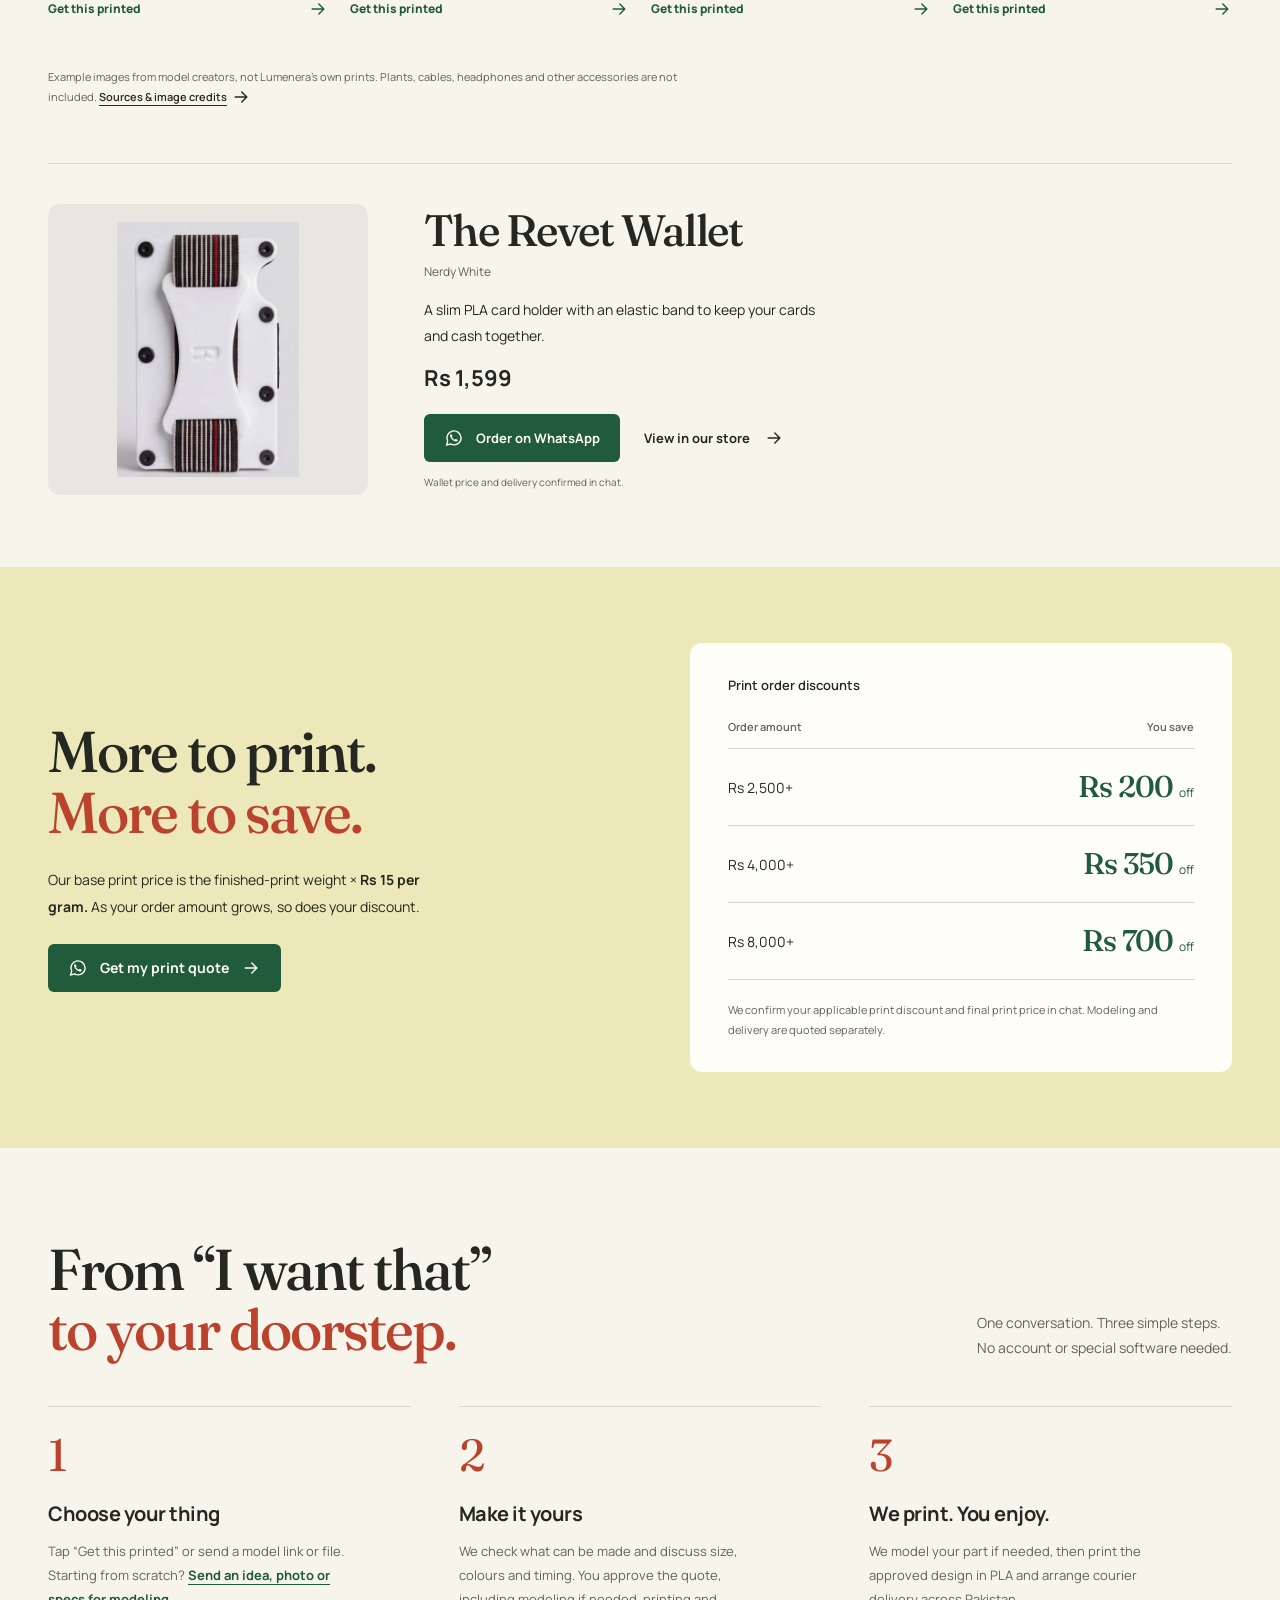
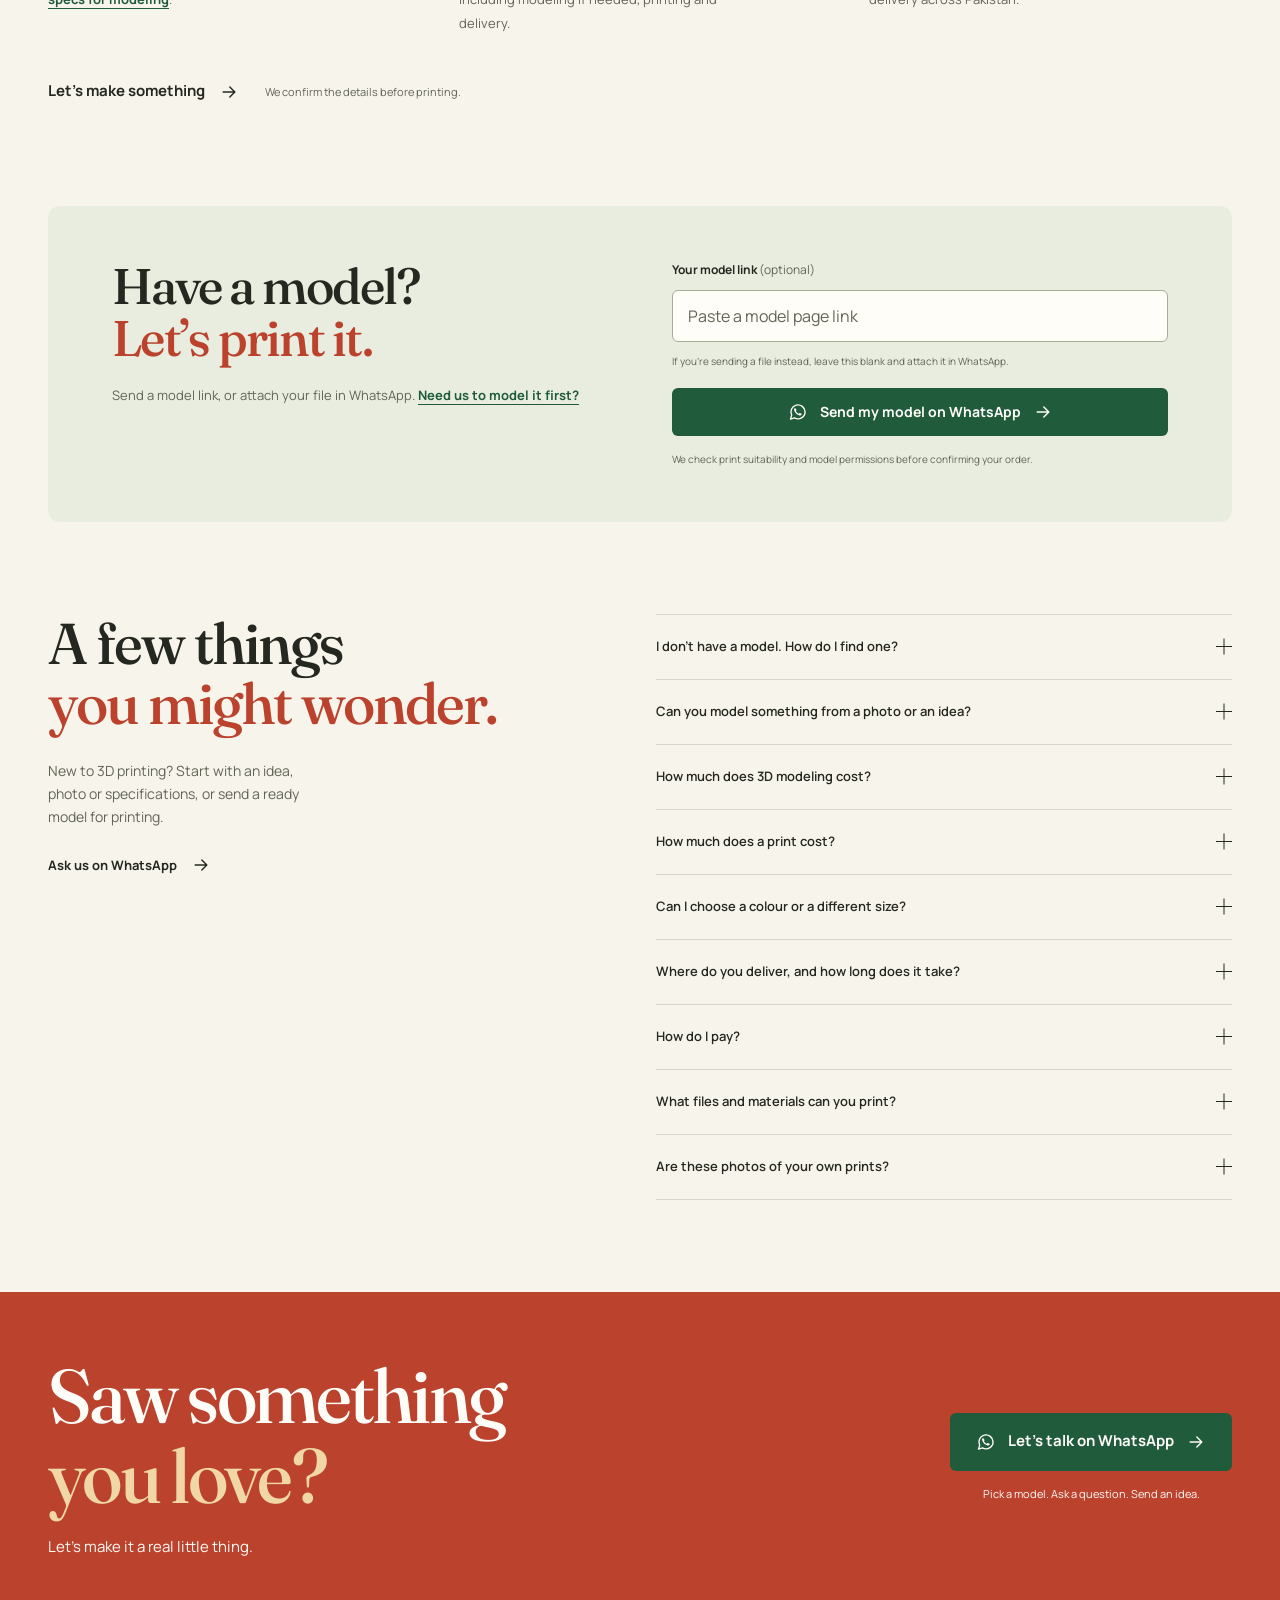
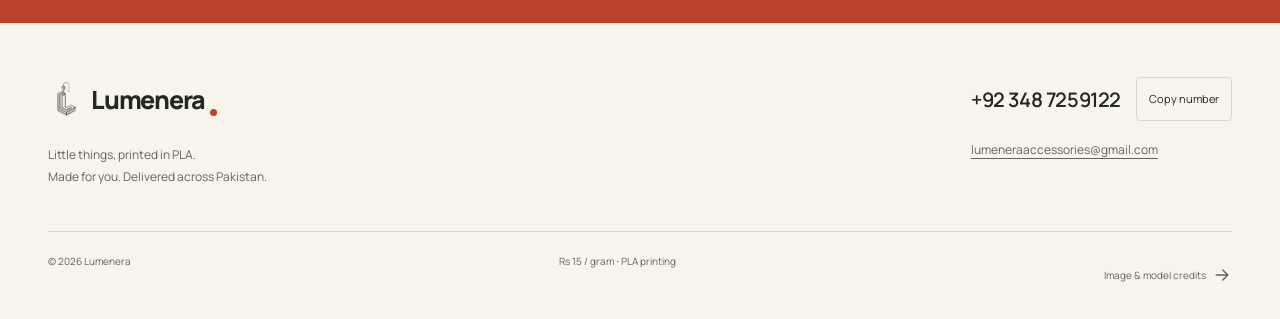
==== commit b1048dba: "Refine modeling workflow colors and animation" ====
--- a/index.html
+++ b/index.html
@@ -19,7 +19,7 @@
  <link rel="icon" href="assets/logo.png">
  <link rel="preload" href="assets/fonts/fraunces.woff2" as="font" type="font/woff2" crossorigin>
  <link rel="preload" href="assets/fonts/manrope.woff2" as="font" type="font/woff2" crossorigin>
- <link rel="stylesheet" href="styles.css?v=modeling-studio">
+ <link rel="stylesheet" href="styles.css?v=modeling-color-motion">
  <script type="application/ld+json">{"@context":"https://schema.org","@type":"Service","name":"Lumenera 3D modeling and PLA printing","serviceType":["3D modeling and printing","PLA 3D printing"],"areaServed":{"@type":"Country","name":"Pakistan"},"provider":{"@type":"Organization","name":"Lumenera","url":"https://transposemat.github.io/lumenera/","telephone":"+92 348 7259122","email":"lumeneraaccessories@gmail.com","logo":"https://transposemat.github.io/lumenera/assets/logo.png"},"description":"Send an idea, reference photos or specifications to get an object modeled and printed, or submit a ready model for PLA printing at Rs 15 per gram. Modeling is quoted based on complexity."}</script>
  <script id="business-config" type="application/json">{"name":"Lumenera","whatsapp":"923487259122","phone":"+92 348 7259122","email":"lumeneraaccessories@gmail.com","rate":15,"discounts":[{"minimum":2500,"amountOff":200},{"minimum":4000,"amountOff":350},{"minimum":8000,"amountOff":700}],"currency":"PKR","material":"PLA","area":"Pakistan","canonical":"https://transposemat.github.io/lumenera/"}</script>
  <script src="script.js?v=20261113-modeling" defer></script>
@@ -74,22 +74,57 @@
    <figure class="modeling-workflow" aria-label="How a mounting bracket goes from idea to print">
     <ol class="modeling-stages" role="list">
      <li class="modeling-stage"><h3>Send your idea</h3><svg class="modeling-scene modeling-scene--idea" viewBox="0 0 160 128" width="160" height="128" aria-hidden="true" focusable="false">
- <rect x="34" y="11" width="91" height="108" rx="5" fill="#d5dfce"/>
- <path d="M29 15H106L121 30V114H29Z" fill="#fffdf8" stroke="#a4ae9c"/>
- <path d="M106 15V30H121M40 91H103M40 99H79" fill="none" stroke="#a4ae9c" stroke-linecap="round"/>
- <g fill="none" stroke="#626456" stroke-width="1.6" stroke-linejoin="round" stroke-linecap="round"><path d="m42 79 46 1 19-10-18-1V42H54v28zM54 70l35-1m-1 11 1-11"/><circle cx="63" cy="54" r="3"/><circle cx="79" cy="54" r="3"/><ellipse cx="60" cy="75" rx="3" ry="1.4"/><ellipse cx="78" cy="75" rx="3" ry="1.4"/><path d="M54 34h35m-35-3v6m35-6v6"/></g>
- <g class="modeling-message"><path d="M92 79h52q6 0 6 6v15q0 6-6 6h-31l-9 6v-6H92q-6 0-6-6V85q0-6 6-6Z" fill="#205b3c"/><path d="M98 89h39m-39 7h25" fill="none" stroke="#fffdf8" stroke-width="2" stroke-linecap="round"/></g></svg></li>
+ <rect x="24" y="8" width="105" height="108" rx="5" fill="#dbcbb5"/>
+ <path d="M19 13H111l14 14v93H19Z" fill="#fffaf0" stroke="#c0a888" stroke-linejoin="round"/>
+ <path d="M111 13v14h14" fill="#efdfc7" stroke="#c0a888" stroke-linejoin="round"/>
+ <path d="M31 27h32m-32 5h20m-20 74h44m-44 5h27" stroke="#c3af94" stroke-linecap="round"/>
+ <g transform="translate(7 20) scale(.79)" fill="none" stroke="#684f37" stroke-width="1.5" stroke-linecap="round" stroke-linejoin="round">
+  <g class="modeling-sketch-line"><path pathLength="1" d="M29 93 61 75V30l6-4h64v45l-6 4v6L93 99H29Zm0 0h64l32-18H61m32 18v6m-32-69h64v45m0-45 6-4"/></g>
+  <g class="modeling-sketch-detail"><circle cx="77" cy="48" r="5"/><circle cx="109" cy="48" r="5"/><ellipse cx="57" cy="85" rx="6" ry="3.4"/><ellipse cx="91" cy="85" rx="6" ry="3.4"/><path d="M61 20h64m-64-3v6m64-6v6" stroke="#b28154"/></g>
+ </g>
+ <g class="modeling-message"><path d="M96 83h50a5 5 0 0 1 5 5v16a5 5 0 0 1-5 5h-36l-8 6v-6h-6a5 5 0 0 1-5-5V88a5 5 0 0 1 5-5Z" fill="#205b3c"/><path d="M101 92h21m-21 7h14m16-2 4 4 7-8" fill="none" stroke="#fffaf0" stroke-width="1.6" stroke-linecap="round" stroke-linejoin="round"/></g></svg></li>
      <li class="modeling-stage"><h3>We model it</h3><svg class="modeling-scene modeling-scene--cad" viewBox="0 0 160 128" width="160" height="128" aria-hidden="true" focusable="false">
- <rect x="13" y="11" width="134" height="106" rx="6" fill="#f5f7ef" stroke="#a4ae9c"/>
- <path d="M13 25h134" stroke="#bdc8b6"/><path d="M22 18h3m4 0h3m4 0h3" stroke="#7c947e" stroke-width="2" stroke-linecap="round"/>
- <g transform="translate(17 15) scale(.77)"><g stroke-linejoin="round" stroke-width="1.4"><polygon points="29,93 93,93 125,75 61,75" fill="none" stroke="#47735d"/><polygon points="29,93 93,93 93,99 29,99" fill="none" stroke="#47735d"/><polygon points="93,93 125,75 125,81 93,99" fill="none" stroke="#47735d"/><polygon points="61,75 125,75 125,30 61,30" fill="none" stroke="#47735d"/><polygon points="61,30 125,30 131,26 67,26" fill="none" stroke="#47735d"/><polygon points="125,30 131,26 131,71 125,75" fill="none" stroke="#47735d"/><g class="modeling-bores" fill="none" stroke="#47735d"><circle cx="77" cy="48" r="5"/><circle cx="109" cy="48" r="5"/><ellipse cx="57" cy="85" rx="6" ry="3.4"/><ellipse cx="91" cy="85" rx="6" ry="3.4"/></g></g><g class="modeling-solid"><g stroke-linejoin="round" stroke-width="1"><polygon points="29,93 93,93 125,75 61,75" fill="#d36950" stroke="#963624"/><polygon points="29,93 93,93 93,99 29,99" fill="#9d3324" stroke="#963624"/><polygon points="93,93 125,75 125,81 93,99" fill="#a53727" stroke="#963624"/><polygon points="61,75 125,75 125,30 61,30" fill="#c6533b" stroke="#963624"/><polygon points="61,30 125,30 131,26 67,26" fill="#ed9d80" stroke="#963624"/><polygon points="125,30 131,26 131,71 125,75" fill="#943225" stroke="#963624"/><g fill="#f5f7ef" stroke="#963624"><circle cx="77" cy="48" r="5"/><circle cx="109" cy="48" r="5"/><ellipse cx="57" cy="85" rx="6" ry="3.4"/><ellipse cx="91" cy="85" rx="6" ry="3.4"/></g></g></g></g>
- <g class="modeling-dimensions" stroke="#47735d" stroke-width="1" fill="none"><path d="M37 95v12m50-12v12m-50-4h50m-47-3-3 3 3 3m44-6 3 3-3 3M123 38h12m-12 35h12m-4-35v35m-3-32 3-3 3 3m-6 29 3 3 3-3"/><path d="M68 52h12m-6-6v12m18-6h12m-6-6v12" stroke-dasharray="2 2"/><text x="62" y="113" text-anchor="middle" fill="#47735d" stroke="none" font-size="7">40 mm</text></g></svg></li>
+ <defs><pattern id="modeling-cad-grid" width="8" height="8" patternUnits="userSpaceOnUse"><path d="M8 0H0V8" fill="none" stroke="#8fc3d7" stroke-width=".65" opacity=".3"/></pattern></defs>
+ <rect x="7" y="8" width="146" height="112" rx="6" fill="#183746"/>
+ <path d="M7 23h146" stroke="#3b6476"/>
+ <path d="M17 16h3m5 0h3m5 0h3" stroke="#a4cbd9" stroke-width="1.8" stroke-linecap="round"/>
+ <path d="M119 16h23" stroke="#4a7284" stroke-linecap="round"/>
+ <rect x="13" y="28" width="134" height="86" fill="url(#modeling-cad-grid)"/>
+ <g transform="translate(5 14) scale(.91)">
+  <g class="modeling-cad-outline" fill="none" stroke="#b3e4ed" stroke-width="1.45" stroke-linejoin="round"><path pathLength="1" d="M29 93 61 75V30l6-4h64v45l-6 4v6L93 99H29Zm0 0h64l32-18H61m32 18v6m-32-69h64v45m0-45 6-4"/></g>
+  <g class="modeling-bores" fill="none" stroke="#b3e4ed" stroke-width="1.1"><circle cx="77" cy="48" r="5"/><circle cx="109" cy="48" r="5"/><ellipse cx="57" cy="85" rx="6" ry="3.4"/><ellipse cx="91" cy="85" rx="6" ry="3.4"/></g>
+  <g class="modeling-solid"><g stroke="#a6d7e8" stroke-linejoin="round" stroke-width=".85"><polygon points="29,93 93,93 125,75 61,75" fill="#73b2cd"/><polygon points="29,93 93,93 93,99 29,99" fill="#285976"/><polygon points="93,93 125,75 125,81 93,99" fill="#306785"/><polygon points="61,75 125,75 125,30 61,30" fill="#4388ad"/><polygon points="61,30 125,30 131,26 67,26" fill="#a4d5e7"/><polygon points="125,30 131,26 131,71 125,75" fill="#285976"/><g fill="#183746"><circle cx="77" cy="48" r="5"/><circle cx="109" cy="48" r="5"/><ellipse cx="57" cy="85" rx="6" ry="3.4"/><ellipse cx="91" cy="85" rx="6" ry="3.4"/></g></g></g>
+  <g class="modeling-dimensions" fill="none" stroke="#a6deec" stroke-width=".95" stroke-linecap="round">
+   <path d="M29 101v10m64-10v10M29 107h64m-60-3-4 3 4 3m56-6 4 3-4 3M131 30h11m-13 45h13m-4-45v45m-3-41 3-4 3 4m-6 37 3 4 3-4"/>
+   <path d="M73 48h8m-4-4v8m28-4h8m-4-4v8" stroke-dasharray="1.4 1.2"/>
+   <text x="61" y="115" text-anchor="middle" fill="#dcf0f7" stroke="none" font-size="7.5">40 mm</text>
+  </g>
+ </g></svg></li>
      <li class="modeling-stage"><h3>We print it</h3><svg class="modeling-scene modeling-scene--print" viewBox="0 0 160 128" width="160" height="128" aria-hidden="true" focusable="false">
- <defs><clipPath id="modeling-print-shape" clipPathUnits="userSpaceOnUse"><polygon points="29,93 93,93 125,75 61,75"/><polygon points="29,93 93,93 93,99 29,99"/><polygon points="93,93 125,75 125,81 93,99"/><polygon points="61,75 125,75 125,30 61,30"/><polygon points="61,30 125,30 131,26 67,26"/><polygon points="125,30 131,26 131,71 125,75"/></clipPath></defs>
- <path d="M24 104h112v6H24z" fill="#788676"/><path d="m24 104 28-18h83l-11 18z" fill="#d7dfcd" stroke="#8d9d88"/>
- <g transform="translate(13 18) scale(.83)"><g opacity=".24"><g stroke-linejoin="round" stroke-width="1.4"><polygon points="29,93 93,93 125,75 61,75" fill="none" stroke="#47735d"/><polygon points="29,93 93,93 93,99 29,99" fill="none" stroke="#47735d"/><polygon points="93,93 125,75 125,81 93,99" fill="none" stroke="#47735d"/><polygon points="61,75 125,75 125,30 61,30" fill="none" stroke="#47735d"/><polygon points="61,30 125,30 131,26 67,26" fill="none" stroke="#47735d"/><polygon points="125,30 131,26 131,71 125,75" fill="none" stroke="#47735d"/><g class="modeling-bores" fill="none" stroke="#47735d"><circle cx="77" cy="48" r="5"/><circle cx="109" cy="48" r="5"/><ellipse cx="57" cy="85" rx="6" ry="3.4"/><ellipse cx="91" cy="85" rx="6" ry="3.4"/></g></g></g><g class="modeling-printed"><g stroke-linejoin="round" stroke-width="1"><polygon points="29,93 93,93 125,75 61,75" fill="#d36950" stroke="#963624"/><polygon points="29,93 93,93 93,99 29,99" fill="#9d3324" stroke="#963624"/><polygon points="93,93 125,75 125,81 93,99" fill="#a53727" stroke="#963624"/><polygon points="61,75 125,75 125,30 61,30" fill="#c6533b" stroke="#963624"/><polygon points="61,30 125,30 131,26 67,26" fill="#ed9d80" stroke="#963624"/><polygon points="125,30 131,26 131,71 125,75" fill="#943225" stroke="#963624"/><g fill="#e8eddf" stroke="#963624"><circle cx="77" cy="48" r="5"/><circle cx="109" cy="48" r="5"/><ellipse cx="57" cy="85" rx="6" ry="3.4"/><ellipse cx="91" cy="85" rx="6" ry="3.4"/></g></g><path d="M25 34h112m-112 5h112m-112 5h112m-112 5h112m-112 5h112m-112 5h112m-112 5h112m-112 5h112m-112 5h112m-112 5h112m-112 5h112m-112 5h112m-112 5h112" clip-path="url(#modeling-print-shape)" stroke="#fffdf8" stroke-opacity=".28" stroke-width="1"/><g fill="#e8eddf" stroke="#963624"><circle cx="77" cy="48" r="5"/><circle cx="109" cy="48" r="5"/><ellipse cx="57" cy="85" rx="6" ry="3.4"/><ellipse cx="91" cy="85" rx="6" ry="3.4"/></g></g></g>
- <path d="M24 110V17h112v93M24 27h112" fill="none" stroke="#38493d" stroke-width="4" stroke-linecap="round" stroke-linejoin="round"/>
- <g class="modeling-nozzle"><path d="M28 37h104" stroke="#849481" stroke-width="2"/><rect x="103" y="32" width="13" height="10" rx="2" fill="#38493d"/><path d="m106 42 3.5 5 3.5-5z" fill="#38493d"/></g></svg></li>
+ <defs>
+  <clipPath id="modeling-print-shape"><polygon points="29,93 93,93 125,75 61,75"/><polygon points="29,93 93,93 93,99 29,99"/><polygon points="93,93 125,75 125,81 93,99"/><polygon points="61,75 125,75 125,30 61,30"/><polygon points="61,30 125,30 131,26 67,26"/><polygon points="125,30 131,26 131,71 125,75"/></clipPath>
+  <clipPath id="modeling-build-window"><rect class="modeling-layer-window" x="0" y="33" width="160" height="70"/></clipPath>
+ </defs>
+ <path d="M17 106V16h127v90" fill="none" stroke="#583d33" stroke-width="4.5" stroke-linecap="round" stroke-linejoin="round"/>
+ <path d="M19 21h123" fill="none" stroke="#967565" stroke-width="2"/>
+ <path d="m17 102 30-17h101l-16 17Z" fill="#ebc8b6" stroke="#9c6f60" stroke-linejoin="round"/>
+ <path d="M17 102h115v6H17z" fill="#785345"/><path d="m132 102 16-17v5l-16 18z" fill="#9c6f60"/>
+ <g transform="translate(5 11) scale(.91)" fill="none" stroke="#b48775" stroke-width=".9" opacity=".62"><path pathLength="1" d="M29 93 61 75V30l6-4h64v45l-6 4v6L93 99H29Zm0 0h64l32-18H61m32 18v6m-32-69h64v45m0-45 6-4"/></g>
+ <g class="modeling-printed" clip-path="url(#modeling-build-window)">
+  <g transform="translate(5 11) scale(.91)">
+   <g stroke="#923e2e" stroke-linejoin="round" stroke-width=".85"><polygon points="29,93 93,93 125,75 61,75" fill="#df866b"/><polygon points="29,93 93,93 93,99 29,99" fill="#a6422c"/><polygon points="93,93 125,75 125,81 93,99" fill="#ae4934"/><polygon points="61,75 125,75 125,30 61,30" fill="#c9563c"/><polygon points="61,30 125,30 131,26 67,26" fill="#f3a78b"/><polygon points="125,30 131,26 131,71 125,75" fill="#9a3926"/><g fill="#f4d8c8"><circle cx="77" cy="48" r="5"/><circle cx="109" cy="48" r="5"/><ellipse cx="57" cy="85" rx="6" ry="3.4"/><ellipse cx="91" cy="85" rx="6" ry="3.4"/></g></g>
+   <path d="M25 29h112 M25 32.1h112 M25 35.2h112 M25 38.3h112 M25 41.4h112 M25 44.5h112 M25 47.6h112 M25 50.7h112 M25 53.8h112 M25 56.900000000000006h112 M25 60h112 M25 63.1h112 M25 66.2h112 M25 69.30000000000001h112 M25 72.4h112 M25 75.5h112 M25 78.6h112 M25 81.7h112 M25 84.80000000000001h112 M25 87.9h112 M25 91h112 M25 94.10000000000001h112 M25 97.2h112" clip-path="url(#modeling-print-shape)" fill="none" stroke="#ffdac2" stroke-opacity=".28" stroke-width=".75"/>
+   <g fill="#f4d8c8" stroke="#923e2e" stroke-width=".85"><circle cx="77" cy="48" r="5"/><circle cx="109" cy="48" r="5"/><ellipse cx="57" cy="85" rx="6" ry="3.4"/><ellipse cx="91" cy="85" rx="6" ry="3.4"/></g>
+  </g>
+ </g>
+ <g class="modeling-gantry">
+  <path d="M19 23h123" stroke="#8f6e60" stroke-width="2.2"/>
+  <g class="modeling-nozzle">
+   <rect x="70" y="20" width="15" height="11" rx="2" fill="#583d33"/>
+   <path d="m74 31 3.5 3 3.5-3Z" fill="#583d33"/>
+   <path d="M75 24h5" stroke="#f1c6a5" stroke-width="1.1" stroke-linecap="round"/>
+  </g>
+ </g></svg></li>
     </ol>
     <figcaption class="modeling-caption"><button class="modeling-toggle" type="button" aria-label="Pause workflow animations" hidden><svg width="16" height="16" viewBox="0 0 20 20" fill="none" stroke="currentColor" stroke-width="1.5" stroke-linecap="round" stroke-linejoin="round" aria-hidden="true"><path class="modeling-pause-icon" d="M7 4v12m6-12v12"/><path class="modeling-play-icon" d="m7 4 9 6-9 6z"/></svg><span>Pause</span></button><span>Mounting bracket example</span></figcaption>
    </figure>
--- a/styles.css
+++ b/styles.css
@@ -280,40 +280,48 @@
 .modeling-price{color:var(--muted);font-size:13px;line-height:1.55}
 .modeling-price strong{color:var(--ink)}
 .modeling-cta{margin-top:10px;text-align:center}
-.modeling-workflow{min-width:0;margin:0;background:var(--sage);border-radius:var(--radius);padding:clamp(14px,2.15vw,30px)}
-.modeling-stages{list-style:none;display:grid;grid-template-columns:repeat(3,minmax(0,1fr));gap:0;margin:0;padding:0;counter-reset:modeling-step}
-.modeling-stage{min-width:0;padding-inline:clamp(10px,2vw,28px);counter-increment:modeling-step}
-.modeling-stage:not(:first-child){border-inline-start:1px solid #c4cebb}
-.modeling-scene{width:100%;height:auto;max-width:292px;display:block;margin:12px auto 0;overflow:visible}
+.modeling-workflow{min-width:0;margin:0}
+.modeling-stages{list-style:none;display:grid;grid-template-columns:repeat(3,minmax(0,1fr));gap:clamp(8px,1.4vw,18px);margin:0;padding:0;counter-reset:modeling-step}
+.modeling-stage{--stage-accent:#765033;min-width:0;padding:clamp(12px,1.85vw,26px);counter-increment:modeling-step;background:#f1e6d6;border-radius:var(--radius)}
+.modeling-stage:nth-child(2){--stage-accent:#275773;background:#e2ecf0}
+.modeling-stage:nth-child(3){--stage-accent:#8b4231;background:#f3e2d8}
+.modeling-scene{width:100%;height:auto;max-width:292px;display:block;margin:12px auto 0}
 .modeling-stage h3{display:flex;align-items:baseline;gap:8px;font-size:clamp(14px,1.5vw,19px);line-height:1.3}
-.modeling-stage h3::before{content:counter(modeling-step,decimal-leading-zero);color:var(--green);font-size:11px;font-variant-numeric:tabular-nums;letter-spacing:.04em}
-.modeling-caption{display:flex;align-items:center;gap:12px;border-top:1px solid #c4cebb;margin-top:16px;padding-top:4px;min-height:30px;color:#43594a;font-size:12px}
+.modeling-stage h3::before{content:counter(modeling-step,decimal-leading-zero);color:var(--stage-accent);font-size:11px;font-variant-numeric:tabular-nums;letter-spacing:.04em}
+.modeling-caption{display:flex;align-items:center;gap:12px;border-bottom:1px solid var(--line);margin-top:4px;min-height:44px;color:var(--muted);font-size:12px}
 .modeling-toggle{display:inline-flex;flex:none;align-items:center;justify-content:center;gap:6px;min-width:75px;min-height:44px;padding:4px 8px;border:0;border-radius:6px;background:transparent;color:var(--green);font-size:12px;font-weight:700}
 .modeling-toggle:hover{background:var(--white)}
 .modeling-play-icon,.modeling-toggle.is-paused .modeling-pause-icon{display:none}
 .modeling-toggle.is-paused .modeling-play-icon{display:inline}
 @media(prefers-reduced-motion:no-preference){
  .modeling-stages.is-playing .modeling-message{animation:modeling-message 4.4s infinite}
+ .modeling-stages.is-playing .modeling-sketch-line path{animation:modeling-sketch-line 4.4s linear infinite}
+ .modeling-stages.is-playing .modeling-sketch-detail{animation:modeling-sketch-detail 4.4s infinite}
  .modeling-stages.is-playing .modeling-dimensions,.modeling-stages.is-playing .modeling-scene--cad .modeling-bores{animation:modeling-dimensions 5.8s infinite}
+ .modeling-stages.is-playing .modeling-cad-outline path{animation:modeling-cad-outline 5.8s linear infinite}
  .modeling-stages.is-playing .modeling-solid{animation:modeling-solid 5.8s infinite}
  .modeling-stages.is-playing .modeling-printed{animation:modeling-print 6.4s linear infinite}
+ .modeling-stages.is-playing .modeling-layer-window,.modeling-stages.is-playing .modeling-gantry{animation:modeling-build 6.4s linear infinite}
  .modeling-stages.is-playing .modeling-nozzle{animation:modeling-nozzle 6.4s linear infinite}
 }
-@keyframes modeling-message{0%{opacity:0;transform:translate(8px,5px)}19%,81%{opacity:1;transform:none}100%{opacity:0;transform:translate(8px,5px)}}
-@keyframes modeling-dimensions{0%{opacity:0}24%,83%{opacity:1}100%{opacity:0}}
-@keyframes modeling-solid{0%,23%{opacity:0}44%,81%{opacity:1}100%{opacity:0}}
-@keyframes modeling-print{0%{clip-path:inset(100% 0 0);opacity:1;animation-timing-function:steps(12,end)}57%,82%{clip-path:inset(0);opacity:1}100%{clip-path:inset(0);opacity:0}}
-@keyframes modeling-nozzle{0%{transform:translateY(50px);animation-timing-function:steps(12,end)}57%,82%{transform:translateY(-5px)}100%{transform:translateY(50px)}}
+@keyframes modeling-sketch-line{0%{stroke-dasharray:1;stroke-dashoffset:1;opacity:1}34%,83%{stroke-dasharray:1;stroke-dashoffset:0;opacity:1}100%{stroke-dasharray:1;stroke-dashoffset:0;opacity:0}}
+@keyframes modeling-sketch-detail{0%,23%{opacity:0}43%,83%{opacity:1}100%{opacity:0}}
+@keyframes modeling-message{0%,43%{opacity:0;transform:translate(8px,5px);animation-timing-function:var(--ease)}57%,83%{opacity:1;transform:none}100%{opacity:0;transform:translate(8px,5px)}}
+@keyframes modeling-cad-outline{0%{stroke-dasharray:1;stroke-dashoffset:1;opacity:1}25%,84%{stroke-dasharray:1;stroke-dashoffset:0;opacity:1}100%{stroke-dasharray:1;stroke-dashoffset:0;opacity:0}}
+@keyframes modeling-dimensions{0%,17%{opacity:0}36%,84%{opacity:1}100%{opacity:0}}
+@keyframes modeling-solid{0%,32%{opacity:0}53%,80%{opacity:1}96%,100%{opacity:0}}
+@keyframes modeling-build{0%,5%{transform:translateY(68px);animation-timing-function:steps(24,end)}66%,87%{transform:translateY(0)}100%{transform:translateY(68px)}}
+@keyframes modeling-print{0%,87%{opacity:1}98%,100%{opacity:0}}
+@keyframes modeling-nozzle{0%,5%,25%,45%,65%{transform:translateX(-33px)}15%,35%,55%{transform:translateX(38px)}75%,86%{transform:translateX(48px)}100%{transform:translateX(-33px)}}
 @media(min-width:701px) and (max-width:850px){.site-header .header{gap:14px}.site-header .nav{gap:14px}.site-header .nav a{font-size:13px;white-space:nowrap}.site-header .header-wa{padding-inline:14px;white-space:nowrap}.header-wa-tail,.site-header .header-wa>svg:last-child{display:none}}
 @media(max-width:700px){.mobile-menu nav{grid-template-columns:repeat(3,minmax(0,1fr));gap:4px}.mobile-menu nav a{padding:6px 3px;text-align:center;font-size:12px;line-height:1.25}}
 @media(max-width:650px){
  .modeling-intro{display:block}
  .modeling-action{margin-top:14px}
- .modeling-stages{display:block}
- .modeling-stage{display:grid;grid-template-columns:minmax(0,56%) minmax(0,1fr);gap:10px;align-items:center;padding:4px 0}
- .modeling-stage:not(:first-child){border-inline-start:0;border-top:1px solid #c4cebb}
+ .modeling-stages{grid-template-columns:1fr}
+ .modeling-stage{display:grid;grid-template-columns:minmax(0,58%) minmax(0,1fr);gap:12px;align-items:center;padding:9px 12px}
  .modeling-scene{grid-area:1 / 1;margin:0}
- .modeling-stage h3{grid-area:1 / 2;display:block}
+ .modeling-stage h3{grid-area:1 / 2;display:block;align-self:start;margin-top:clamp(8px,3vw,18px)}
  .modeling-stage h3::before{display:block;margin-bottom:5px}
  .modeling-caption{margin-top:8px}
  .modeling-cta{width:100%;padding-inline:10px;gap:7px}
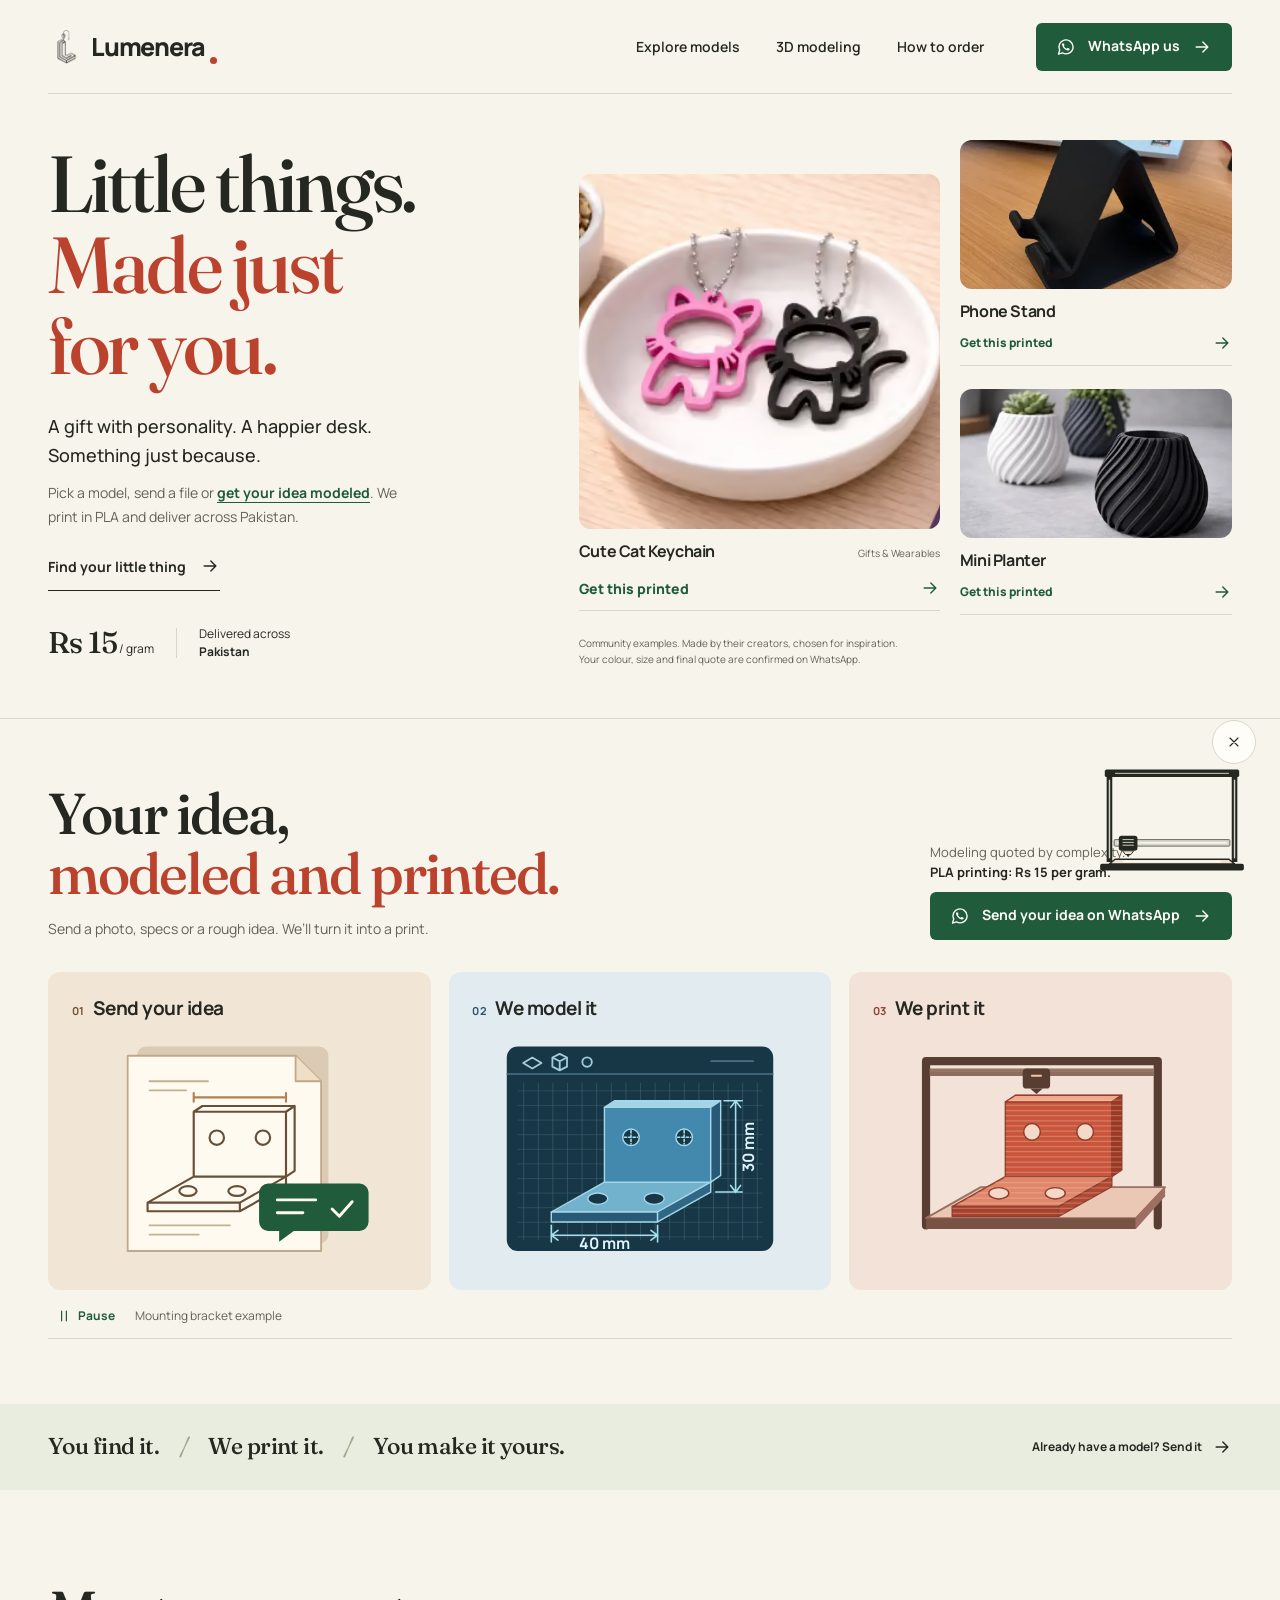
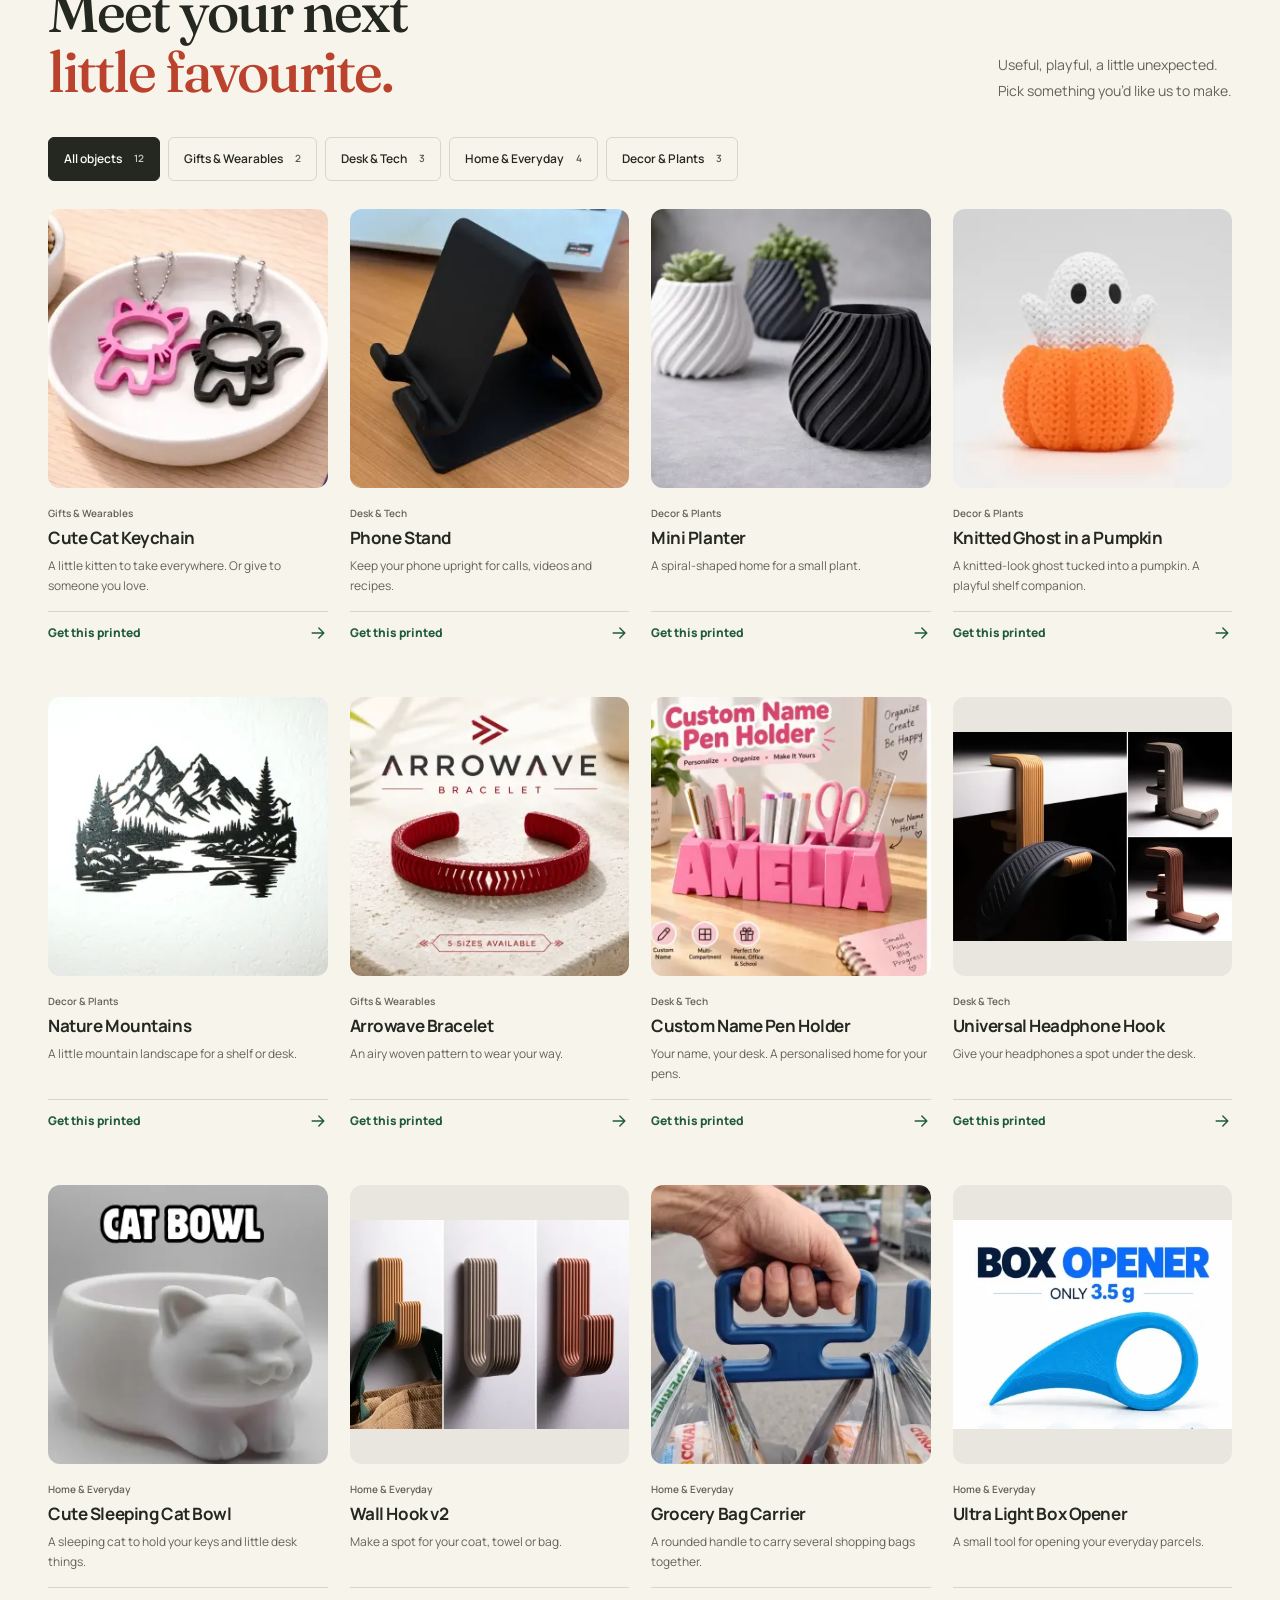
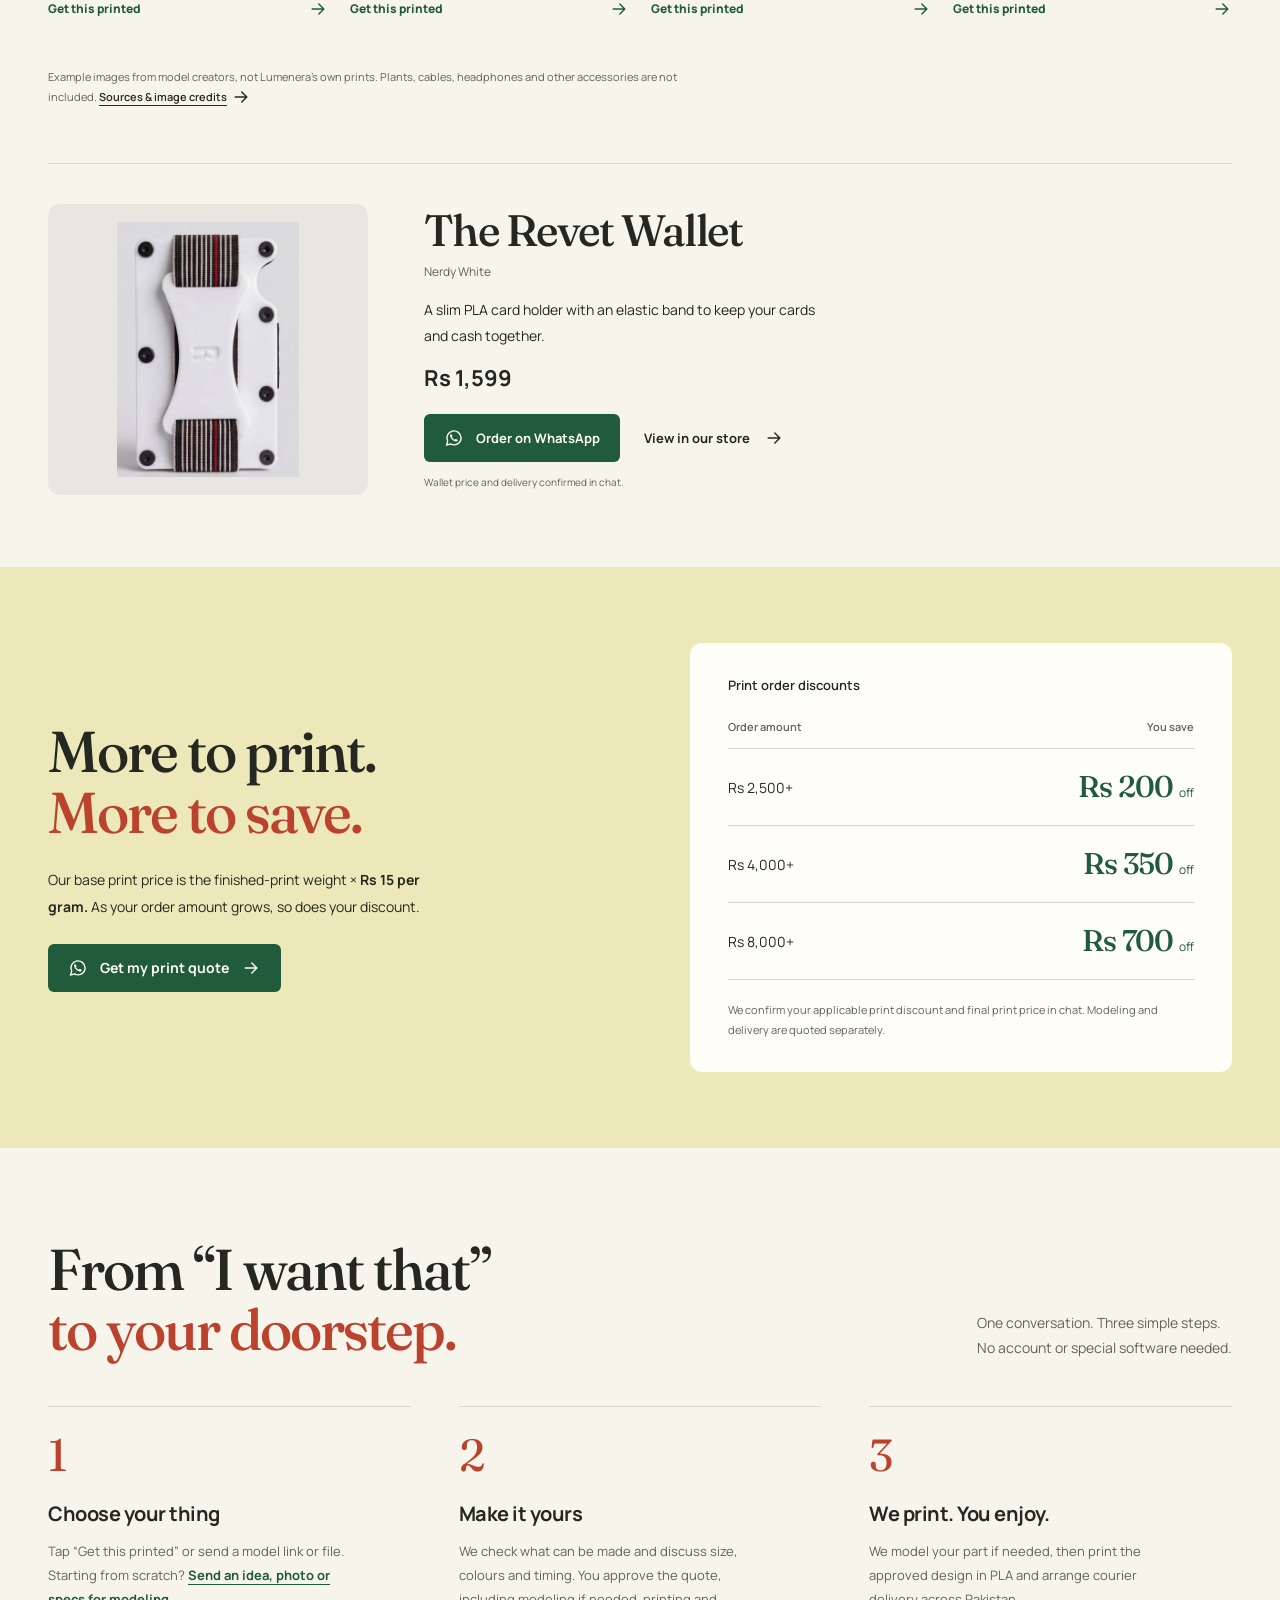
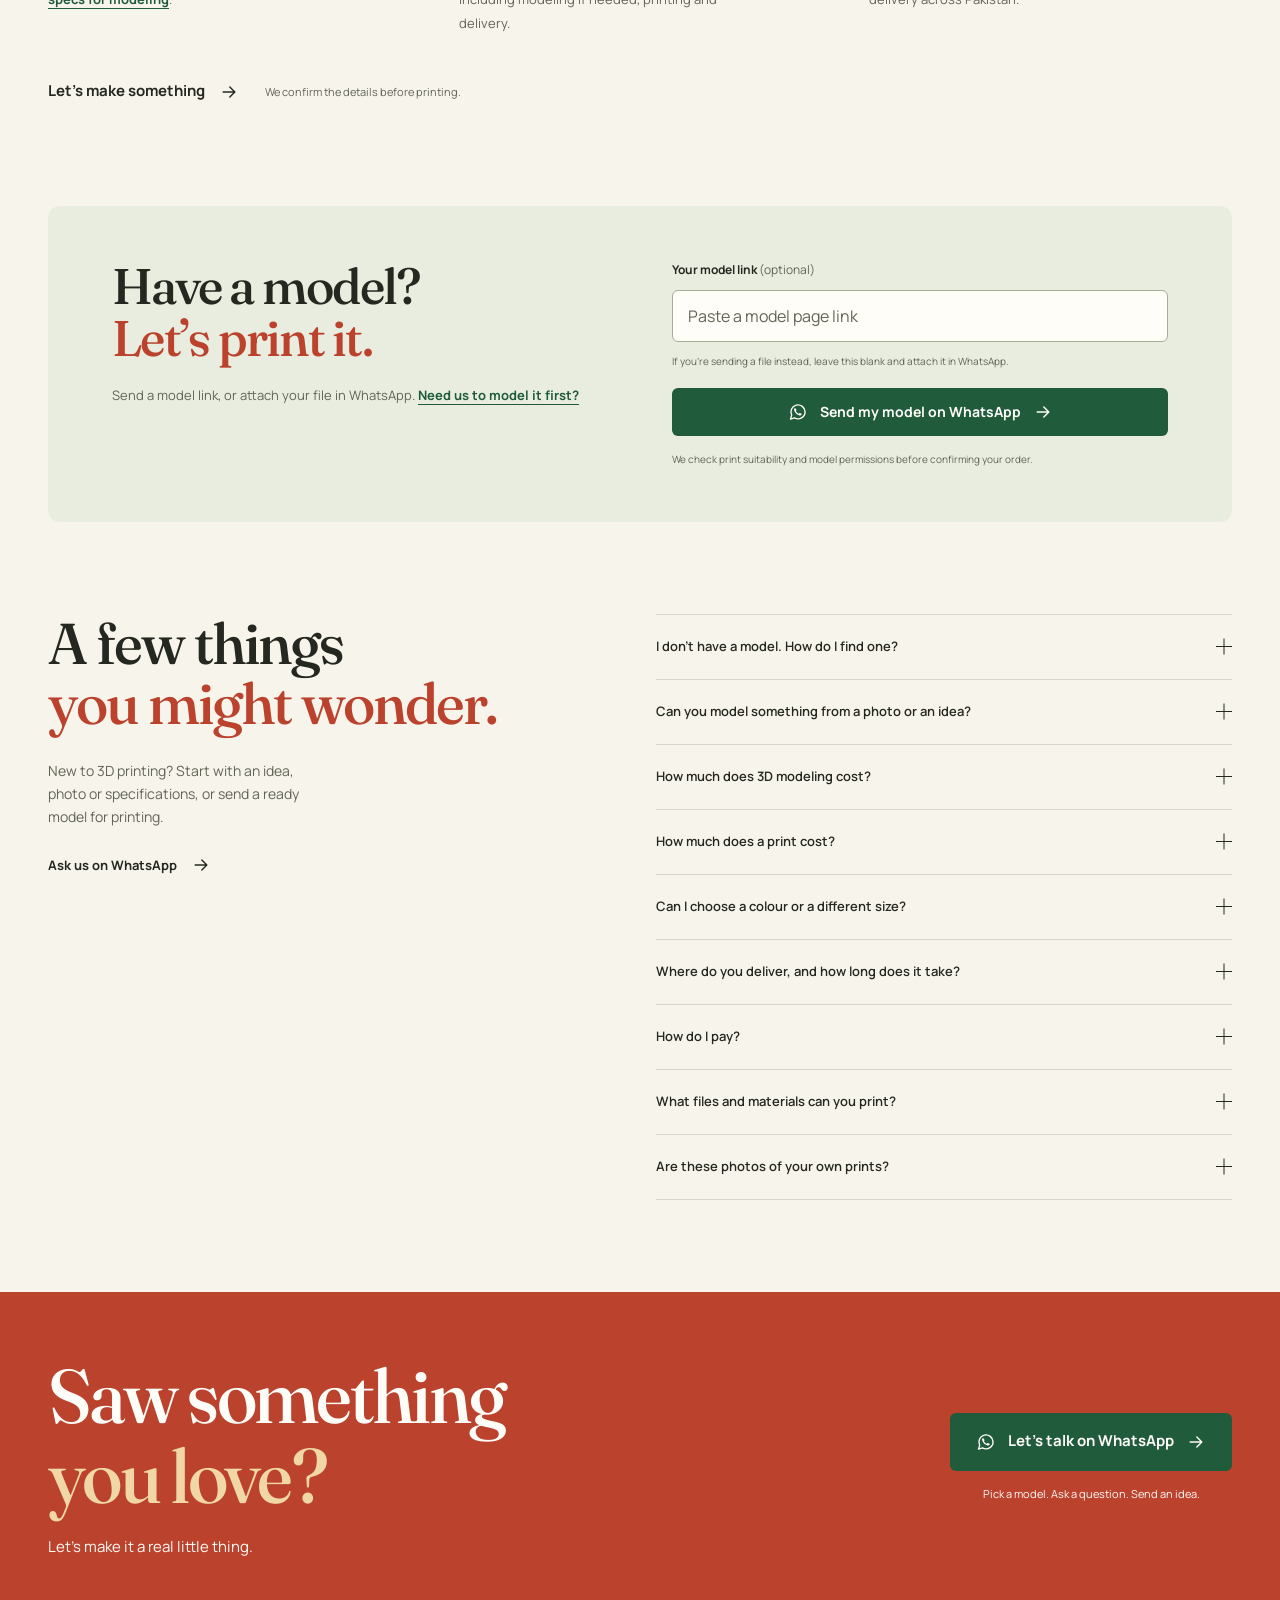
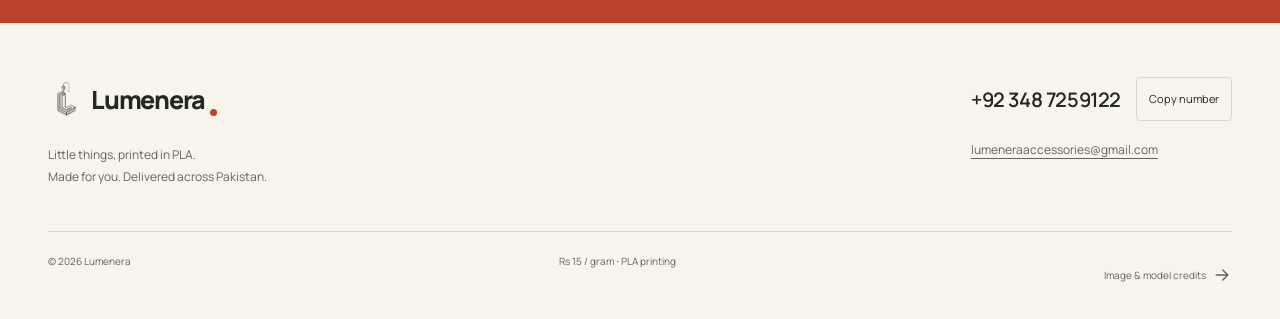
==== commit 11b2e47e: "Animate a cursor-driven CAD build with width and height" ====
--- a/index.html
+++ b/index.html
@@ -19,7 +19,7 @@
  <link rel="icon" href="assets/logo.png">
  <link rel="preload" href="assets/fonts/fraunces.woff2" as="font" type="font/woff2" crossorigin>
  <link rel="preload" href="assets/fonts/manrope.woff2" as="font" type="font/woff2" crossorigin>
- <link rel="stylesheet" href="styles.css?v=modeling-color-motion">
+ <link rel="stylesheet" href="styles.css?v=modeling-cad-build">
  <script type="application/ld+json">{"@context":"https://schema.org","@type":"Service","name":"Lumenera 3D modeling and PLA printing","serviceType":["3D modeling and printing","PLA 3D printing"],"areaServed":{"@type":"Country","name":"Pakistan"},"provider":{"@type":"Organization","name":"Lumenera","url":"https://transposemat.github.io/lumenera/","telephone":"+92 348 7259122","email":"lumeneraaccessories@gmail.com","logo":"https://transposemat.github.io/lumenera/assets/logo.png"},"description":"Send an idea, reference photos or specifications to get an object modeled and printed, or submit a ready model for PLA printing at Rs 15 per gram. Modeling is quoted based on complexity."}</script>
  <script id="business-config" type="application/json">{"name":"Lumenera","whatsapp":"923487259122","phone":"+92 348 7259122","email":"lumeneraaccessories@gmail.com","rate":15,"discounts":[{"minimum":2500,"amountOff":200},{"minimum":4000,"amountOff":350},{"minimum":8000,"amountOff":700}],"currency":"PKR","material":"PLA","area":"Pakistan","canonical":"https://transposemat.github.io/lumenera/"}</script>
  <script src="script.js?v=20261113-modeling" defer></script>
@@ -87,19 +87,30 @@
  <defs><pattern id="modeling-cad-grid" width="8" height="8" patternUnits="userSpaceOnUse"><path d="M8 0H0V8" fill="none" stroke="#8fc3d7" stroke-width=".65" opacity=".3"/></pattern></defs>
  <rect x="7" y="8" width="146" height="112" rx="6" fill="#183746"/>
  <path d="M7 23h146" stroke="#3b6476"/>
- <path d="M17 16h3m5 0h3m5 0h3" stroke="#a4cbd9" stroke-width="1.8" stroke-linecap="round"/>
+ <g fill="none" stroke="#a4cbd9" stroke-width="1" stroke-linejoin="round"><path d="m16 17 5-3 5 3-5 3zM32 19v-5l4-2 4 2v5l-4 2zM32 14l4 2 4-2m-4 2v5"/><circle cx="51" cy="16.5" r="2.6"/></g>
  <path d="M119 16h23" stroke="#4a7284" stroke-linecap="round"/>
  <rect x="13" y="28" width="134" height="86" fill="url(#modeling-cad-grid)"/>
  <g transform="translate(5 14) scale(.91)">
-  <g class="modeling-cad-outline" fill="none" stroke="#b3e4ed" stroke-width="1.45" stroke-linejoin="round"><path pathLength="1" d="M29 93 61 75V30l6-4h64v45l-6 4v6L93 99H29Zm0 0h64l32-18H61m32 18v6m-32-69h64v45m0-45 6-4"/></g>
-  <g class="modeling-bores" fill="none" stroke="#b3e4ed" stroke-width="1.1"><circle cx="77" cy="48" r="5"/><circle cx="109" cy="48" r="5"/><ellipse cx="57" cy="85" rx="6" ry="3.4"/><ellipse cx="91" cy="85" rx="6" ry="3.4"/></g>
-  <g class="modeling-solid"><g stroke="#a6d7e8" stroke-linejoin="round" stroke-width=".85"><polygon points="29,93 93,93 125,75 61,75" fill="#73b2cd"/><polygon points="29,93 93,93 93,99 29,99" fill="#285976"/><polygon points="93,93 125,75 125,81 93,99" fill="#306785"/><polygon points="61,75 125,75 125,30 61,30" fill="#4388ad"/><polygon points="61,30 125,30 131,26 67,26" fill="#a4d5e7"/><polygon points="125,30 131,26 131,71 125,75" fill="#285976"/><g fill="#183746"><circle cx="77" cy="48" r="5"/><circle cx="109" cy="48" r="5"/><ellipse cx="57" cy="85" rx="6" ry="3.4"/><ellipse cx="91" cy="85" rx="6" ry="3.4"/></g></g></g>
-  <g class="modeling-dimensions" fill="none" stroke="#a6deec" stroke-width=".95" stroke-linecap="round">
-   <path d="M29 101v10m64-10v10M29 107h64m-60-3-4 3 4 3m56-6 4 3-4 3M131 30h11m-13 45h13m-4-45v45m-3-41 3-4 3 4m-6 37 3 4 3-4"/>
-   <path d="M73 48h8m-4-4v8m28-4h8m-4-4v8" stroke-dasharray="1.4 1.2"/>
-   <text x="61" y="115" text-anchor="middle" fill="#dcf0f7" stroke="none" font-size="7.5">40 mm</text>
-  </g>
- </g></svg></li>
+  <g class="modeling-cad-features">
+   <g stroke="#a6d7e8" stroke-width=".85" stroke-linejoin="round">
+    <g class="modeling-cad-base"><polygon points="29,93 93,93 125,75 61,75" fill="#73b2cd"/><polygon points="29,93 93,93 93,99 29,99" fill="#285976"/><polygon points="93,93 125,75 125,81 93,99" fill="#306785"/></g>
+    <g class="modeling-cad-upright"><polygon points="61,75 125,75 125,30 61,30" fill="#4388ad"/><polygon points="61,30 125,30 131,26 67,26" fill="#a4d5e7"/><polygon points="125,30 131,26 131,71 125,75" fill="#285976"/></g>
+    <g class="modeling-cad-wall-holes" fill="#183746"><circle cx="77" cy="48" r="5"/><circle cx="109" cy="48" r="5"/></g>
+    <g class="modeling-cad-base-holes" fill="#183746"><ellipse cx="57" cy="85" rx="6" ry="3.4"/><ellipse cx="91" cy="85" rx="6" ry="3.4"/></g>
+   </g>
+   <g class="modeling-dimensions" fill="none" stroke="#a6deec" stroke-width=".95" stroke-linecap="round">
+    <path d="M29 101v10m64-10v10M29 107h64m-60-3-4 3 4 3m56-6 4 3-4 3M133 26h11m-16 55h16m-4-55v55m-3-51 3-4 3 4m-6 47 3 4 3-4"/>
+    <path d="M73 48h8m-4-4v8m28-4h8m-4-4v8" stroke-dasharray="1.4 1.2"/>
+    <g fill="#e0f4fb" stroke="none" font-size="9.5" font-weight="700" text-anchor="middle">
+     <text x="61" y="115">40 mm</text><text x="151" y="54" transform="rotate(-90 151 54)">30 mm</text>
+    </g>
+   </g>
+  </g>
+  <g class="modeling-cad-cursor" opacity="0">
+   <circle class="modeling-cad-click" cx="0" cy="0" r="5.3" fill="none" stroke="#d7f3fd" stroke-width="1.2"/>
+   <path d="M0 0v13l3.7-3.3 2.4 5.3 2.4-1.1-2.4-5.1H11Z" fill="#fffaf0" stroke="#102c38" stroke-width="1.05" stroke-linejoin="round"/>
+  </g>
+ </g></svg><span class="sr-only">Example bracket: 40 mm wide and 30 mm high.</span></li>
      <li class="modeling-stage"><h3>We print it</h3><svg class="modeling-scene modeling-scene--print" viewBox="0 0 160 128" width="160" height="128" aria-hidden="true" focusable="false">
  <defs>
   <clipPath id="modeling-print-shape"><polygon points="29,93 93,93 125,75 61,75"/><polygon points="29,93 93,93 93,99 29,99"/><polygon points="93,93 125,75 125,81 93,99"/><polygon points="61,75 125,75 125,30 61,30"/><polygon points="61,30 125,30 131,26 67,26"/><polygon points="125,30 131,26 131,71 125,75"/></clipPath>
--- a/styles.css
+++ b/styles.css
@@ -286,6 +286,7 @@
 .modeling-stage:nth-child(2){--stage-accent:#275773;background:#e2ecf0}
 .modeling-stage:nth-child(3){--stage-accent:#8b4231;background:#f3e2d8}
 .modeling-scene{width:100%;height:auto;max-width:292px;display:block;margin:12px auto 0}
+.modeling-cad-click{opacity:0}
 .modeling-stage h3{display:flex;align-items:baseline;gap:8px;font-size:clamp(14px,1.5vw,19px);line-height:1.3}
 .modeling-stage h3::before{content:counter(modeling-step,decimal-leading-zero);color:var(--stage-accent);font-size:11px;font-variant-numeric:tabular-nums;letter-spacing:.04em}
 .modeling-caption{display:flex;align-items:center;gap:12px;border-bottom:1px solid var(--line);margin-top:4px;min-height:44px;color:var(--muted);font-size:12px}
@@ -297,9 +298,14 @@
  .modeling-stages.is-playing .modeling-message{animation:modeling-message 4.4s infinite}
  .modeling-stages.is-playing .modeling-sketch-line path{animation:modeling-sketch-line 4.4s linear infinite}
  .modeling-stages.is-playing .modeling-sketch-detail{animation:modeling-sketch-detail 4.4s infinite}
- .modeling-stages.is-playing .modeling-dimensions,.modeling-stages.is-playing .modeling-scene--cad .modeling-bores{animation:modeling-dimensions 5.8s infinite}
- .modeling-stages.is-playing .modeling-cad-outline path{animation:modeling-cad-outline 5.8s linear infinite}
- .modeling-stages.is-playing .modeling-solid{animation:modeling-solid 5.8s infinite}
+ .modeling-stages.is-playing .modeling-cad-base{animation:modeling-cad-base 5.8s var(--ease) infinite}
+ .modeling-stages.is-playing .modeling-cad-upright{animation:modeling-cad-upright 5.8s var(--ease) infinite;transform-box:fill-box;transform-origin:50% 100%}
+ .modeling-stages.is-playing .modeling-cad-wall-holes{animation:modeling-cad-wall-holes 5.8s linear infinite}
+ .modeling-stages.is-playing .modeling-cad-base-holes{animation:modeling-cad-base-holes 5.8s linear infinite}
+ .modeling-stages.is-playing .modeling-dimensions{animation:modeling-dimensions 5.8s infinite}
+ .modeling-stages.is-playing .modeling-cad-features{animation:modeling-cad-reset 5.8s linear infinite}
+ .modeling-stages.is-playing .modeling-cad-cursor{animation:modeling-cad-cursor 5.8s linear infinite}
+ .modeling-stages.is-playing .modeling-cad-click{animation:modeling-cad-click 5.8s linear infinite}
  .modeling-stages.is-playing .modeling-printed{animation:modeling-print 6.4s linear infinite}
  .modeling-stages.is-playing .modeling-layer-window,.modeling-stages.is-playing .modeling-gantry{animation:modeling-build 6.4s linear infinite}
  .modeling-stages.is-playing .modeling-nozzle{animation:modeling-nozzle 6.4s linear infinite}
@@ -307,9 +313,23 @@
 @keyframes modeling-sketch-line{0%{stroke-dasharray:1;stroke-dashoffset:1;opacity:1}34%,83%{stroke-dasharray:1;stroke-dashoffset:0;opacity:1}100%{stroke-dasharray:1;stroke-dashoffset:0;opacity:0}}
 @keyframes modeling-sketch-detail{0%,23%{opacity:0}43%,83%{opacity:1}100%{opacity:0}}
 @keyframes modeling-message{0%,43%{opacity:0;transform:translate(8px,5px);animation-timing-function:var(--ease)}57%,83%{opacity:1;transform:none}100%{opacity:0;transform:translate(8px,5px)}}
-@keyframes modeling-cad-outline{0%{stroke-dasharray:1;stroke-dashoffset:1;opacity:1}25%,84%{stroke-dasharray:1;stroke-dashoffset:0;opacity:1}100%{stroke-dasharray:1;stroke-dashoffset:0;opacity:0}}
-@keyframes modeling-dimensions{0%,17%{opacity:0}36%,84%{opacity:1}100%{opacity:0}}
-@keyframes modeling-solid{0%,32%{opacity:0}53%,80%{opacity:1}96%,100%{opacity:0}}
+@keyframes modeling-cad-base{0%,15%{opacity:0;transform:translateY(5px)}23%,100%{opacity:1;transform:none}}
+@keyframes modeling-cad-upright{0%,32%{opacity:0;transform:scaleY(.04)}43%,100%{opacity:1;transform:none}}
+@keyframes modeling-cad-wall-holes{0%,50%{opacity:0}53%,100%{opacity:1}}
+@keyframes modeling-cad-base-holes{0%,62%{opacity:0}65%,100%{opacity:1}}
+@keyframes modeling-dimensions{0%,73%{opacity:0}79%,100%{opacity:1}}
+@keyframes modeling-cad-reset{0%,90%{opacity:1}100%{opacity:0}}
+@keyframes modeling-cad-cursor{
+ 0%{opacity:0;transform:translate(123px,8px)}
+ 5%{opacity:1;transform:translate(123px,8px)}
+ 13%,17%{opacity:1;transform:translate(52px,82px)}
+ 30%,34%{opacity:1;transform:translate(94px,75px)}
+ 48%,52%{opacity:1;transform:translate(77px,48px)}
+ 60%,64%{opacity:1;transform:translate(91px,85px)}
+ 71%,75%{opacity:1;transform:translate(139px,60px)}
+ 86%,100%{opacity:0;transform:translate(130px,9px)}
+}
+@keyframes modeling-cad-click{0%,14%,22%,31%,39%,49%,57%,61%,69%,72%,80%,100%{opacity:0}15%,32%,50%,62%,73%{opacity:.95}}
 @keyframes modeling-build{0%,5%{transform:translateY(68px);animation-timing-function:steps(24,end)}66%,87%{transform:translateY(0)}100%{transform:translateY(68px)}}
 @keyframes modeling-print{0%,87%{opacity:1}98%,100%{opacity:0}}
 @keyframes modeling-nozzle{0%,5%,25%,45%,65%{transform:translateX(-33px)}15%,35%,55%{transform:translateX(38px)}75%,86%{transform:translateX(48px)}100%{transform:translateX(-33px)}}
